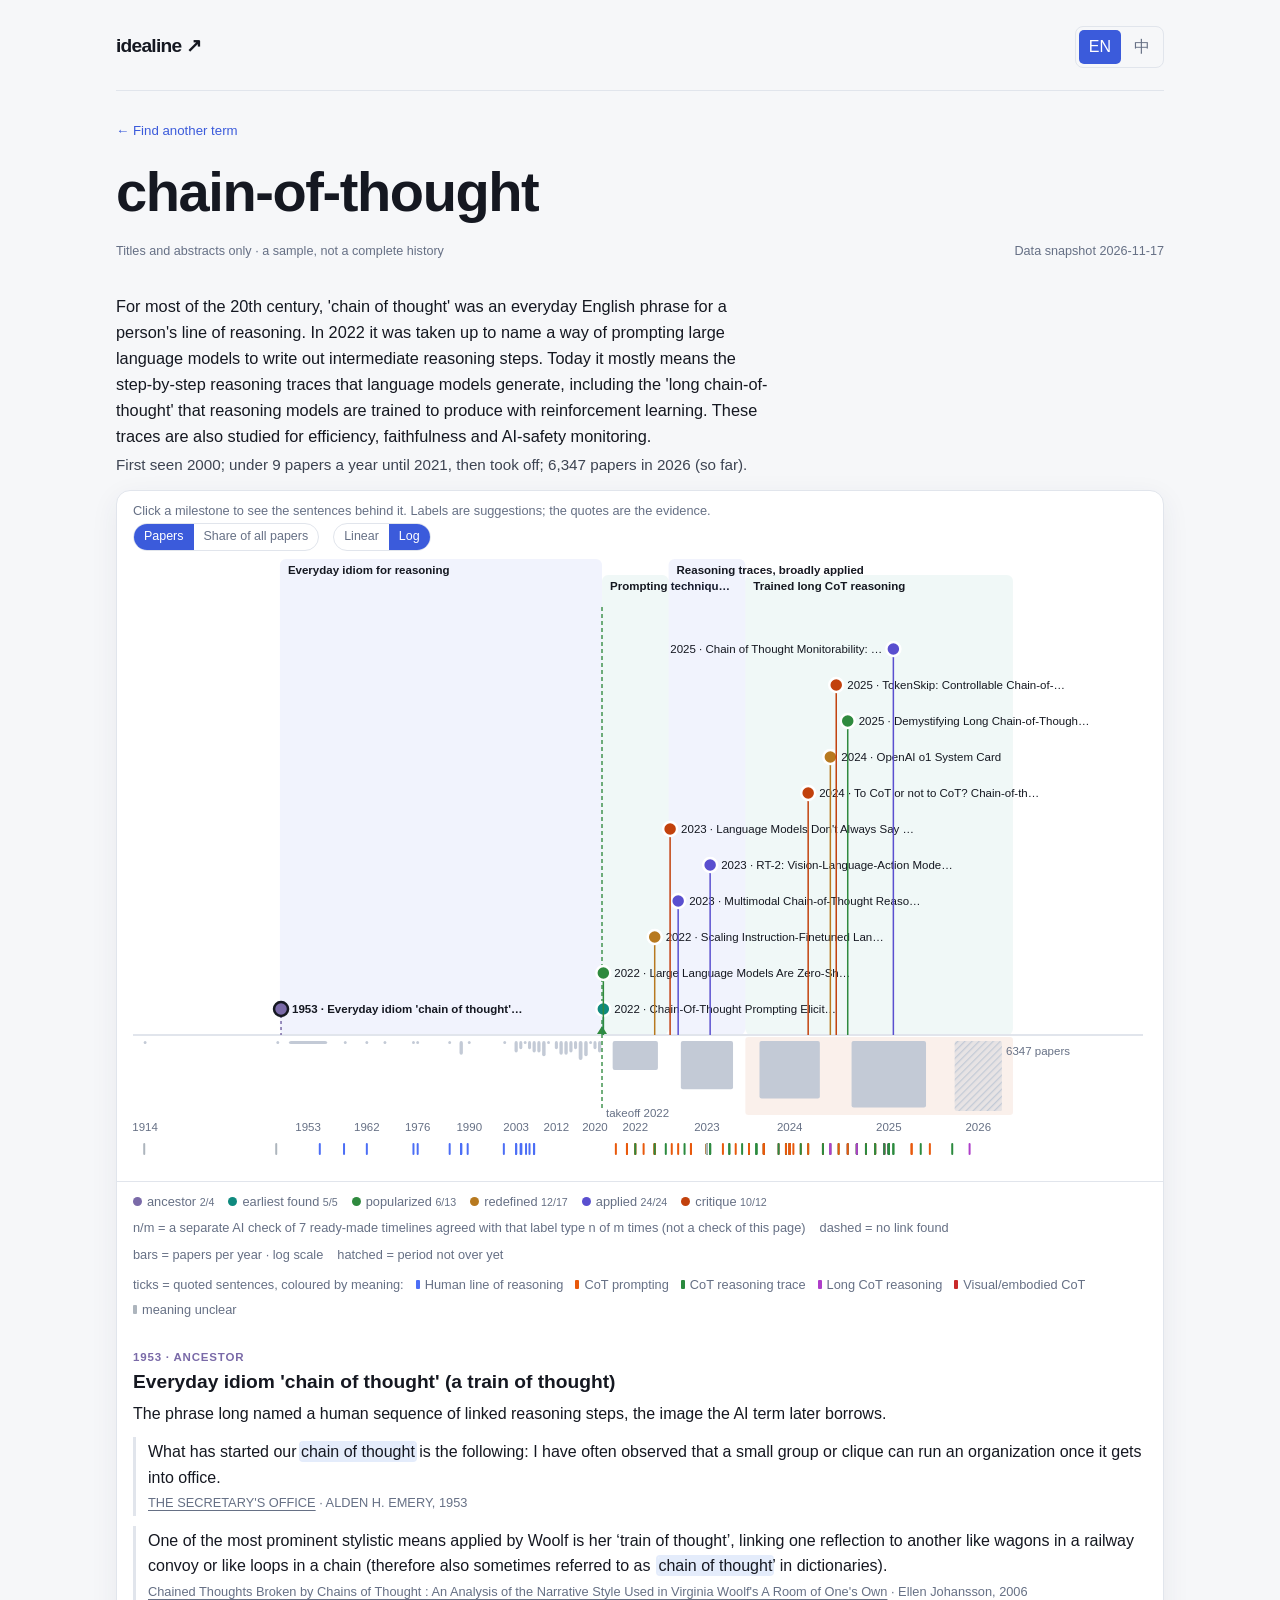
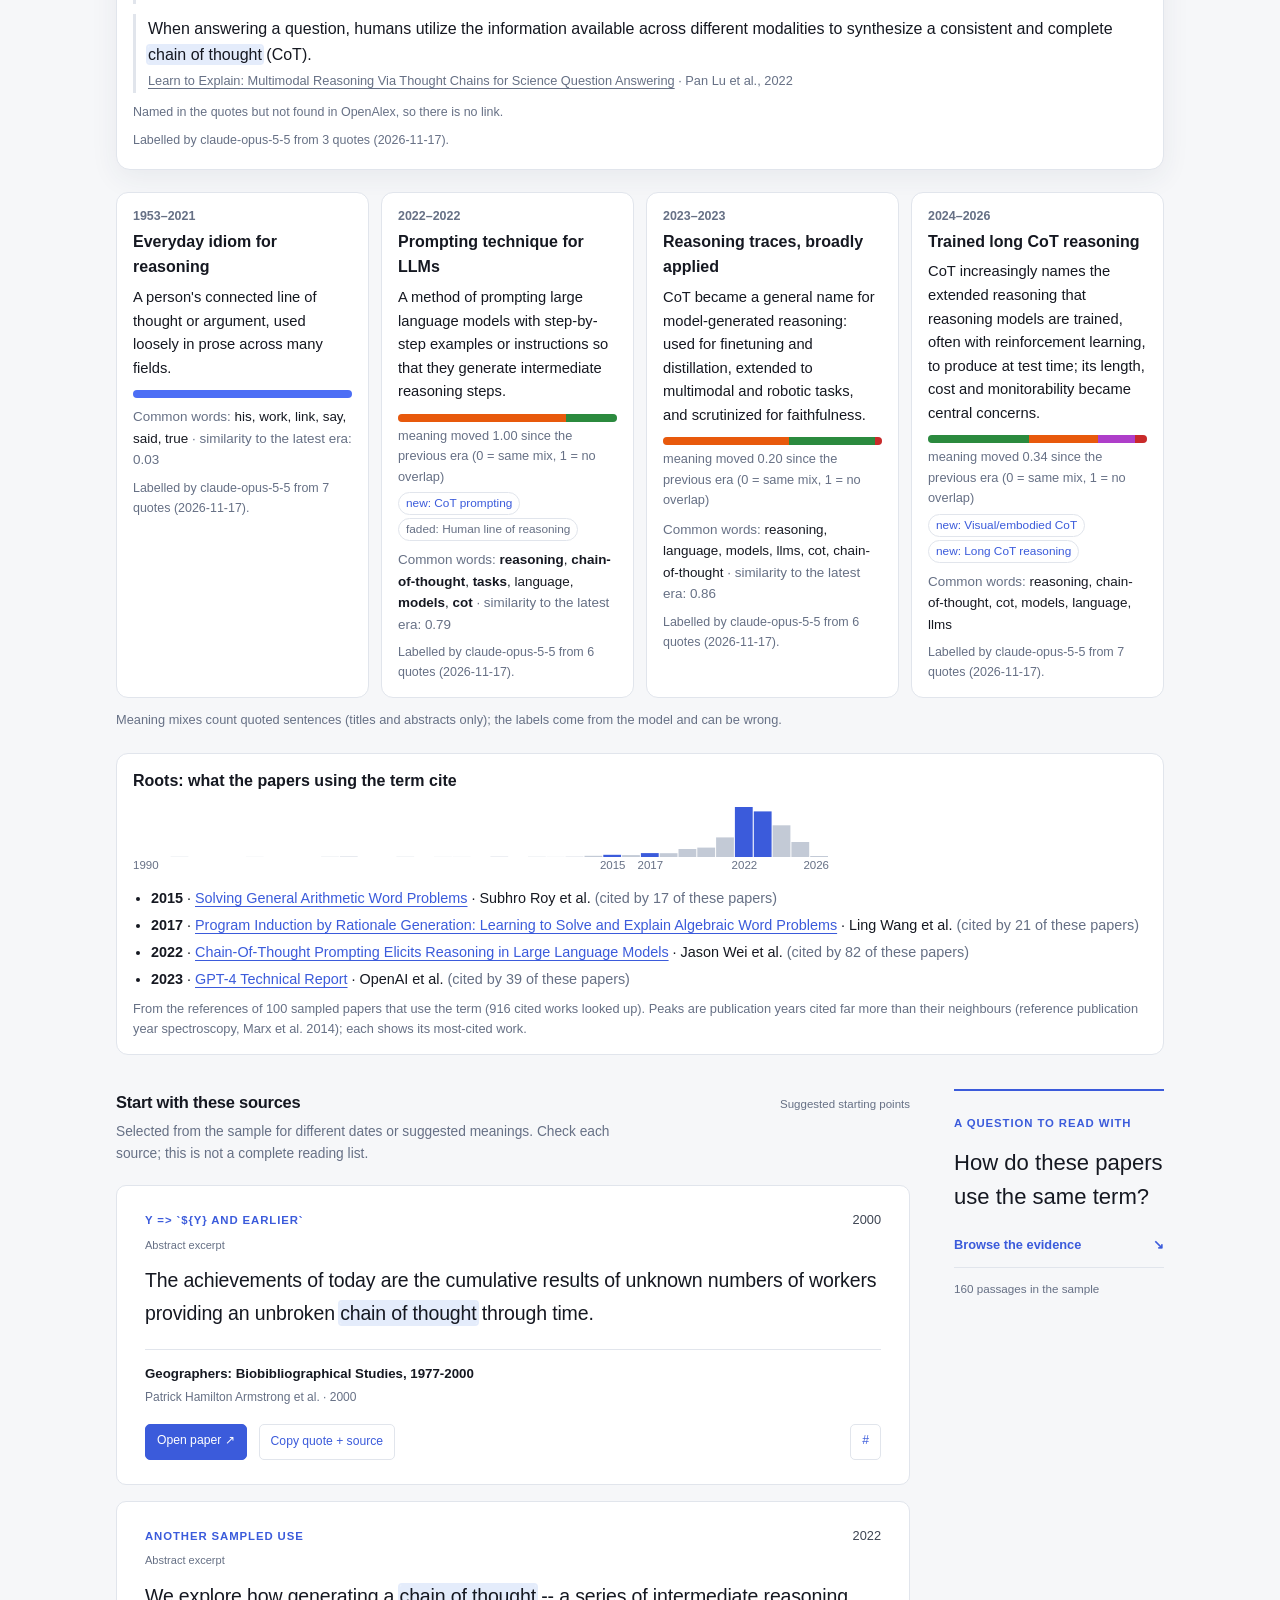
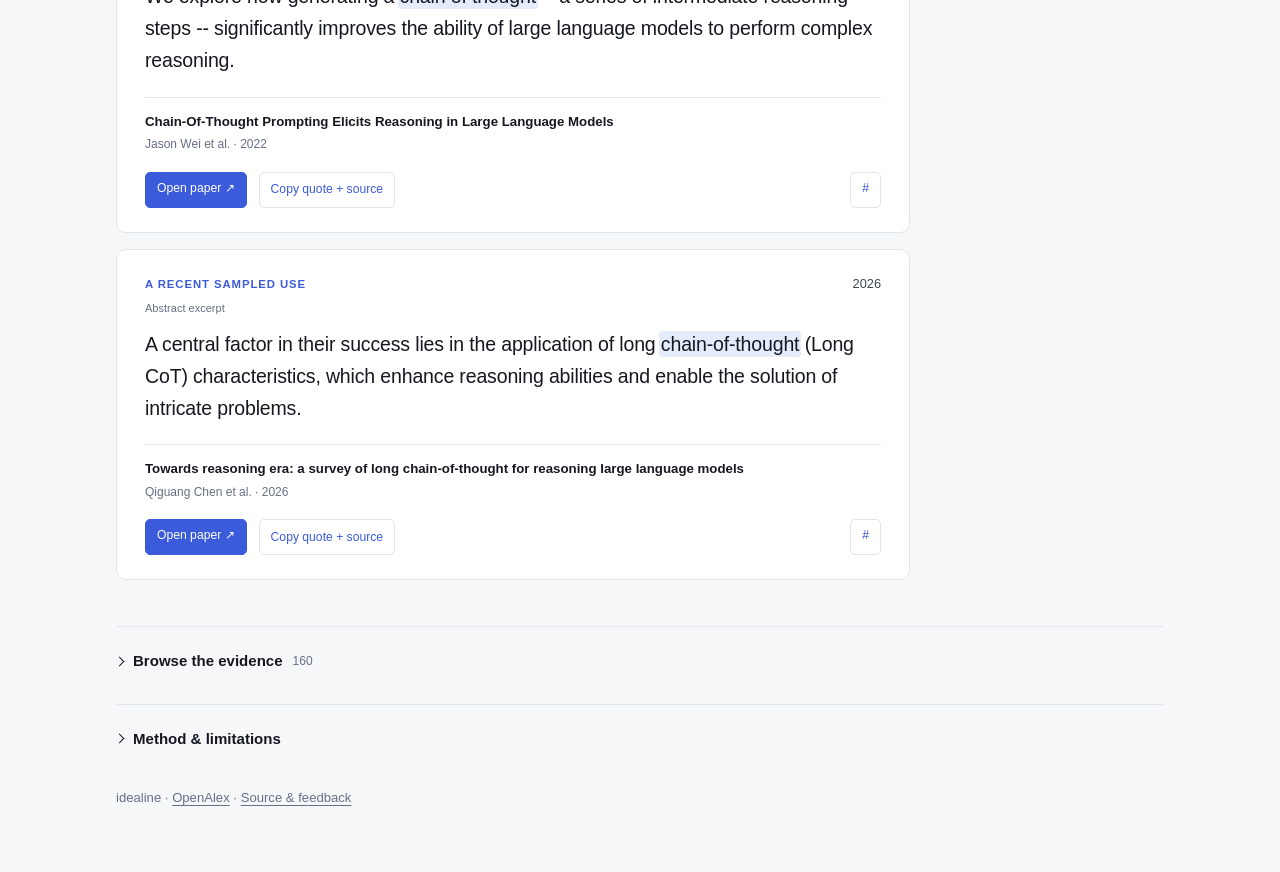
==== docs/terms/chain-of-thought.html @ b1647b60 "Let invited testers unlock a shared test key with a code scripts/seal_key.py seals a key (PBKDF2-SHA" ====
<!doctype html>
<html lang="en"><head><meta charset="utf-8"><meta name="viewport" content="width=device-width,initial-scale=1">
<title>chain-of-thought · idealine</title>
<meta name="description" content="Read how papers use chain-of-thought: quoted passages, source links, and a short reading route.">
<style>
:root{--bg:#f6f7f9;--panel:#ffffff;--fg:#151821;--muted:#667085;--ink-soft:#3d4452;--line:#e1e5ec;--accent:#3b5bdb;--on-accent:#ffffff;
--ancestor:#7a6aa8;--origin:#0f8a7e;--coined:#3b5bdb;--popularized:#2f8a3e;--redefined:#b7791f;--applied:#5a4fcf;--critique:#c2410c;
--bar:#c3cad6;--era1:rgba(59,91,219,.07);--era2:rgba(15,138,126,.06);--glow:#e8edff;--shadow:0 8px 28px rgba(40,50,90,.07)}
@media (prefers-color-scheme:dark){:root:not([data-theme=light]){--bg:#0c0f15;--panel:#141922;--fg:#e7eaf0;--muted:#8a93a5;--ink-soft:#c2c8d3;--line:#252c39;--accent:#7c9cff;--on-accent:#0a0f1f;
--ancestor:#b6a6ff;--origin:#5fd3c4;--coined:#7ea2ff;--popularized:#7bd88f;--redefined:#e3b341;--applied:#a99cf5;--critique:#ff8a65;
--bar:#3a4050;--era1:rgba(124,156,255,.08);--era2:rgba(95,211,196,.06);--glow:rgba(124,156,255,.10);--shadow:0 12px 40px rgba(0,0,0,.45)}}
*{box-sizing:border-box}
body{margin:0;background:radial-gradient(1200px 500px at 50% -120px,var(--glow) 0%,transparent 70%) no-repeat,var(--bg);color:var(--fg);font:16px/1.6 ui-sans-serif,-apple-system,BlinkMacSystemFont,"Segoe UI","PingFang SC","Hiragino Sans GB","Noto Sans SC",sans-serif}
main{max-width:1080px;margin:0 auto;padding:28px 16px 64px}
.brand{font-size:.8rem;letter-spacing:.08em;text-transform:uppercase;color:var(--muted)}
.brand a{color:inherit}
h1{font-weight:650;letter-spacing:-.02em;font-size:clamp(1.8rem,4vw,2.6rem);line-height:1.15;margin:6px 0 10px}
.summary{font-size:1.08rem;max-width:760px;margin:0 0 8px;color:var(--ink-soft)}
.meta{color:var(--muted);font-size:.86rem}
.card{background:var(--panel);border:1px solid var(--line);border-radius:14px;margin-top:22px;box-shadow:var(--shadow);overflow:hidden}
.scroller{overflow-x:auto;-webkit-overflow-scrolling:touch}
svg text{fill:var(--fg);font-size:11.5px}
svg .muted{fill:var(--muted)}
.ms{cursor:pointer;outline:none}
.ms circle{stroke:var(--panel);stroke-width:2.5}
.ms:hover circle,.ms:focus circle,.ms.sel circle{stroke:var(--fg)}
.ms.sel text{font-weight:700}
.legend{display:flex;flex-wrap:wrap;gap:6px 14px;padding:10px 16px;border-top:1px solid var(--line);font-size:.8rem;color:var(--muted)}
.legend i{display:inline-block;width:9px;height:9px;border-radius:50%;margin-right:5px;vertical-align:0}
.hint{font-size:.8rem;color:var(--muted);padding:10px 16px 0}
.detail{padding:18px 20px}
.kind{font-size:.72rem;font-weight:700;letter-spacing:.07em;text-transform:uppercase}
.detail h2{font-size:1.2rem;font-weight:650;margin:4px 0 6px;line-height:1.3}
.detail h2 a{color:inherit}
.why{margin:0 0 10px}
.status{font-size:.78rem;color:var(--muted)}
blockquote{margin:10px 0;padding:2px 0 2px 12px;border-left:3px solid var(--line);color:var(--fg)}
blockquote cite{display:block;font-style:normal;color:var(--muted);font-size:.8rem;margin-top:3px}
blockquote cite a{color:inherit}
mark{background:transparent;color:inherit;font-weight:650;text-decoration:underline;text-decoration-color:var(--accent);text-decoration-thickness:2px}
.headline{margin:-6px 0 12px;font-size:.95rem;color:var(--ink-soft)}
.headline:empty{display:none}
.tlbar{display:flex;flex-wrap:wrap;gap:8px 14px;margin:2px 0 8px}
.tlseg{display:inline-flex;border:1px solid var(--line);border-radius:999px;overflow:hidden}
.tlseg button{font:inherit;font-size:.78rem;padding:3px 10px;border:0;background:transparent;color:var(--muted);cursor:pointer}
.tlseg button[aria-pressed=true]{background:var(--accent);color:var(--on-accent)}
.lanekey{flex-basis:100%;display:flex;flex-wrap:wrap;gap:4px 12px;margin-top:4px}
.lanekey i{border-radius:1px;width:4px}
.mslist{list-style:none;margin:10px 0 0;padding:0}
.mslist button{display:block;width:100%;text-align:left;font:inherit;font-size:.88rem;padding:6px 8px;border:0;border-radius:8px;background:transparent;color:var(--fg);cursor:pointer}
.mslist button.sel,.mslist button:hover{background:var(--era1)}
.mslist b{display:inline-block;min-width:1.4em;color:var(--accent)}
.checks{list-style:none;padding:0;margin:4px 0 10px;font-size:.88rem}
.checks li.ok{color:var(--coined)}.checks li.no{color:var(--critique)}
.shift,.caveat{font-size:.88rem;color:var(--muted);margin:4px 0 10px}
.prov{font-size:.78rem;color:var(--muted);margin-top:8px}
.era .mix{display:flex;height:8px;border-radius:4px;overflow:hidden;margin:10px 0 4px;background:var(--line)}
.era .mix span{display:block;height:100%}
.era .small{font-size:.8rem;margin:2px 0}
.era .badge{display:inline-block;font-size:.74rem;padding:1px 7px;border-radius:999px;margin:2px 4px 0 0;border:1px solid var(--line)}
.era .badge.new{color:var(--coined)}.era .badge.faded{color:var(--muted)}
.era .words{font-size:.84rem;margin-top:8px}
.era .words.thin{opacity:.6}
.era .words .nw{font-weight:600;color:var(--fg)}
.era .muted,.mixnote{color:var(--muted)}
.mixnote{grid-column:1/-1;font-size:.8rem;margin:0}
.qtick:hover rect:first-child{opacity:.6}
.roots:empty{display:none}
.roots{margin-top:22px;padding:14px 16px;border:1px solid var(--line);border-radius:12px;background:var(--panel)}
.roots h3{margin:0 0 8px;font-size:1rem}
.roots ul{margin:8px 0;padding-left:18px;font-size:.9rem}
.roots li{margin:0 0 4px}
.roots .muted{color:var(--muted)}.roots .small{font-size:.8rem;margin:6px 0 0}
.roots svg text{fill:var(--muted)}
.senses:empty{display:none}
.senses{margin:4px 0 14px;padding:12px 16px;border:1px solid var(--line);border-left:3px solid var(--accent);border-radius:10px;background:var(--panel);font-size:.92rem}
.senses p{margin:0 0 6px}
.senses details{margin-top:6px}
.senses summary{cursor:pointer;color:var(--accent);font-weight:600}
.senses ul{margin:8px 0 0;padding-left:18px}
.senses li{margin:0 0 8px}
.senses .muted{color:var(--muted)}
.senses li q{display:block;color:var(--muted);font-size:.86rem;margin-top:2px}
.eras{display:grid;grid-template-columns:repeat(auto-fit,minmax(230px,1fr));gap:12px;margin-top:22px}
.era{background:var(--panel);border:1px solid var(--line);border-radius:12px;padding:14px 16px}
.era b{display:block;font-size:.78rem;color:var(--muted);font-weight:600}
.era h3{margin:2px 0 6px;font-size:1rem}
.era p{margin:0;font-size:.92rem}
details{margin-top:28px;color:var(--muted);font-size:.88rem}
details summary{cursor:pointer}
footer{margin-top:36px;color:var(--muted);font-size:.82rem}
footer a{color:inherit}

/* Shared reading surface: quiet paper, ink, and selective evidence highlights. */
:root{--quote-mark:#e4ecfb;--warning-bg:#fff0ce}
@media(prefers-color-scheme:dark){:root:not([data-theme=light]){--quote-mark:#26345a;--warning-bg:#4a4024}}
body{background:var(--bg);font-size:16px;line-height:1.6}
main{max-width:1120px;padding:26px 36px 64px}
a{color:var(--accent);text-underline-offset:3px}
button,input,select,textarea{font:inherit}
button,a,summary,input,select,textarea{-webkit-tap-highlight-color:transparent}
:focus-visible{outline:2px solid var(--accent);outline-offset:4px}
[hidden]{display:none!important}
.site-nav{display:flex;align-items:center;justify-content:space-between;gap:20px;padding-bottom:22px;border-bottom:1px solid var(--line)}
.site-nav .wordmark{font-weight:750;font-size:1.2rem;text-decoration:none;color:var(--fg);letter-spacing:-.04em}
.reading-lang{display:flex;gap:3px;padding:3px;border:1px solid var(--line);border-radius:8px}
.reading-lang button{border:0;background:transparent;color:var(--muted);padding:4px 10px;border-radius:5px;cursor:pointer}
.reading-lang button[aria-pressed=true]{background:var(--accent);color:var(--on-accent)}
.term-header{padding:26px 0 4px}
.term-header>a{font-size:.83rem;text-decoration:none}
.term-header h1{font-weight:650;letter-spacing:-.025em;font-size:clamp(2rem,5vw,3.5rem);margin:18px 0 0}
.eyebrow,.source-label{font-size:.71rem;font-weight:700;letter-spacing:.08em;text-transform:uppercase;color:var(--accent)}
.brief-meta{display:flex;flex-wrap:wrap;gap:4px 20px;padding:12px 0 26px;color:var(--muted);font-size:.79rem}
.brief-meta span+span{margin-left:auto}
.reading-layout{display:grid;grid-template-columns:minmax(0,1fr) 210px;gap:44px;align-items:start}
.reading-main{min-width:0}
.section-heading{display:flex;align-items:baseline;justify-content:space-between;gap:8px 16px;flex-wrap:wrap}
.section-heading h3{font-size:1.03rem;letter-spacing:-.015em;margin:0;color:var(--fg)}
.section-heading>span{font-size:.72rem;color:var(--muted)}
.section-intro{font-size:.86rem;color:var(--muted);margin:6px 0 20px;max-width:65ch}
.source-card{padding:24px 28px;margin:0 0 16px;border:1px solid var(--line);border-radius:10px;background:var(--panel);scroll-margin:20px}
.source-card:focus{outline:2px solid var(--accent);outline-offset:3px}
.source-top{display:flex;justify-content:space-between;gap:12px;align-items:baseline}
.source-year{color:var(--ink-soft);font-size:.8rem;font-variant-numeric:tabular-nums;white-space:nowrap}
.source-type{font-size:.69rem;color:var(--muted);margin:6px 0 10px}
.source-type span{color:var(--muted)}
.source-card blockquote{font-size:1.22rem;line-height:1.65;letter-spacing:-.008em;margin:0;padding:0;border:0;overflow-wrap:anywhere}
mark{background:var(--quote-mark);color:var(--fg);font-weight:inherit;text-decoration:none;box-decoration-break:clone;-webkit-box-decoration-break:clone;padding:0;border-radius:2px;box-shadow:0 0 0 2px var(--quote-mark)}
.reading-note{font-size:.82rem;color:var(--ink-soft);margin:16px 0 0;line-height:1.6}
.reading-note b{font-weight:600;color:var(--accent);margin-right:5px}
.source-citation{border-top:1px solid var(--line);padding-top:14px;margin-top:20px}
.source-citation h4{font-size:.83rem;font-weight:600;line-height:1.5;margin:0;overflow-wrap:anywhere}
.source-citation h4 a{color:var(--fg);text-decoration:none}
.source-citation h4 a:hover{text-decoration:underline}
.source-citation p{font-size:.75rem;color:var(--muted);margin:4px 0 0}
.source-actions{display:flex;gap:12px;align-items:center;flex-wrap:wrap;margin-top:17px;font-size:.76rem}
.source-actions button,.source-actions a{cursor:pointer;min-height:36px;padding:7px 11px;border:1px solid var(--line);border-radius:5px;background:transparent;color:var(--accent);text-decoration:none;line-height:1.4}
.source-actions .paper-link{background:var(--accent);border-color:var(--accent);color:var(--on-accent)}
.source-actions .passage-link{margin-left:auto}
.source-actions button:hover{border-color:var(--accent)}
.source-warning{background:var(--warning-bg);color:var(--fg);font-size:.76rem;padding:6px 10px;border-radius:4px;margin:12px 0 0}
.copy-status{font-size:.75rem;color:var(--accent)}
.copy-status:not(:empty){margin-top:10px}
.copy-status textarea{display:block;width:100%;min-height:150px;border:1px solid var(--line);background:var(--bg);color:var(--fg);padding:12px;margin-top:8px;font-size:.8rem}
.reading-aside{border-top:2px solid var(--accent);padding-top:18px;position:sticky;top:22px}
.reading-aside>p{font-size:1.38rem;line-height:1.5;margin:12px 0 22px}
.reading-aside>a{display:flex;align-items:center;justify-content:space-between;text-decoration:none;font-size:.8rem;font-weight:600;border-bottom:1px solid var(--line);padding-bottom:12px}
.aside-count{font-size:.73rem;color:var(--muted);padding-top:12px}
.evidence-browser,.method-panel{border-top:1px solid var(--line);padding-top:22px;margin-top:30px;color:var(--ink-soft)}
.evidence-browser>summary,.method-panel>summary,.timeline-diagnostics>summary{font-size:.94rem;color:var(--fg);font-weight:600;cursor:pointer}
.evidence-browser>summary span{font-size:.75rem;margin-left:8px;font-weight:400;color:var(--muted)}
.evidence-browser>p,.method-panel>p{font-size:.84rem;max-width:76ch}
.evidence-filters{display:flex;gap:10px 12px;flex-wrap:wrap;align-items:flex-end;max-width:780px;margin:18px 0 6px}
.evidence-filters label{display:flex;flex-direction:column;gap:4px;font-size:.72rem;color:var(--muted);min-width:0;flex:0 1 auto}
.evidence-filters select{height:34px;background:var(--panel);color:var(--fg);border:1px solid var(--line);border-radius:6px;padding:0 32px 0 10px;font-size:.8rem;min-width:120px;max-width:280px;text-overflow:ellipsis}
.filter-status{font-size:.75rem;color:var(--muted);margin:0 0 8px auto;font-variant-numeric:tabular-nums}
.quote-results{max-width:780px;border-top:1px solid var(--line);margin-top:6px}
.load-more{margin-top:16px;padding:9px 18px;border:1px solid var(--accent);border-radius:5px;background:transparent;color:var(--accent);cursor:pointer}
.empty-state{border:1px dashed var(--line);padding:24px;border-radius:8px;font-size:.88rem}
.usage-panel{border-top:1px solid var(--line);padding-top:24px;margin-top:30px}
.usage-panel>p{font-size:.78rem;color:var(--muted);max-width:76ch;margin:8px 0 22px}
.usage-panel svg{display:block;width:100%;height:82px;fill:var(--accent)}
.usage-panel .partial-bar{opacity:.4}
.usage-axis{display:flex;justify-content:space-between;font-size:.71rem;color:var(--muted);margin-top:8px}
.method-panel h3{font-size:.88rem}
.timeline-diagnostics{margin-top:20px}
.file-tools{border-top:1px solid var(--line);margin-top:22px;padding-top:20px}
.file-tools>summary{font-size:.84rem;cursor:pointer}
.file-tools .actions{padding-top:12px}
.home main{max-width:1120px}
.home nav{padding-bottom:18px;border-bottom:1px solid var(--line)}
.home nav .logo{font-size:1.2rem;letter-spacing:-.04em}
.home .hero{text-align:left;max-width:none;margin:38px 0 0;display:grid;grid-template-columns:minmax(0,1fr) 290px;gap:0 56px}
.home .hero-copy h1{font-size:clamp(2.1rem,4.2vw,3.2rem);font-weight:700;letter-spacing:-.035em;line-height:1.1;margin:12px 0 18px;max-width:530px}
.home .hero-copy>p{font-size:.98rem;max-width:49ch;color:var(--ink-soft);margin:0 0 22px}
.home .hero-example{border-left:1px solid var(--line);padding:0 0 10px 25px;align-self:start}
.hero-example blockquote{font-size:1.04rem;line-height:1.65;border:0;padding:0;margin:12px 0}
.hero-example cite{font-size:.73rem;color:var(--muted);font-style:normal}
.hero-example>a{display:block;font-size:.77rem;margin-top:12px}
.home #trace-form{grid-column:1/-1;max-width:none;margin-top:4px}
.home .search{max-width:none;margin:0;border-radius:8px;padding:6px 6px 6px 18px;box-shadow:none}
.home .search input{font-size:1rem}
.home .btn{border-radius:5px;font-size:.85rem;padding:11px 20px}
.home .chips{justify-content:flex-start;max-width:none;margin-top:12px;gap:7px}
.home .chip{font-size:.77rem;padding:4px 10px;background:transparent;border:1px solid var(--line);color:var(--ink-soft);border-radius:4px}
.home .chip:hover{border-color:var(--accent);color:var(--accent)}
.home .keyline{font-size:.74rem;margin-top:13px}
.home #formmsg{margin:0;grid-column:1/-1;min-height:0}
.home #formmsg:not(:empty){padding-top:12px}
.home #result{margin-top:38px;border-top:1px solid var(--line);padding-top:24px}
.home .result-h h2{font-size:2.25rem;font-weight:650;letter-spacing:-.025em}
.home .tag{font-size:.65rem;letter-spacing:.09em}
.home #result.pending [data-part=reading],.home #result.pending .file-tools{display:none}
.home .section-h{font-size:1.3rem;font-weight:650;margin-top:48px}
.home .grid{grid-template-columns:repeat(auto-fit,minmax(225px,1fr));gap:12px}
.home .tcard{border-radius:8px;box-shadow:none;padding:18px;transition:border-color .15s}
.home .tcard:hover,.home .tcard:focus{transform:none;border-color:var(--accent)}
.home .tcard h3{font-size:1.06rem}
.home .tcard .spark{height:28px;opacity:.5}
.home .how{margin-top:44px;gap:24px;grid-template-columns:repeat(auto-fit,minmax(170px,1fr))}
.home .how b{font-size:.8rem}
.home .how p{font-size:.82rem}
.home .cli{margin-top:28px;max-width:none}
.home footer{border-top:1px solid var(--line);padding-top:18px;max-width:none}
.skip-link{position:absolute;left:12px;top:-100px;background:var(--panel);padding:10px;z-index:5}
.skip-link:focus{top:12px}
@media(max-width:760px){main{padding:18px 20px 44px}.reading-layout{grid-template-columns:minmax(0,1fr);gap:16px}.reading-aside{position:static;grid-row:1;padding:12px 0;border-top:0;border-bottom:1px solid var(--line)}.reading-aside>p{font-size:1.12rem;margin:6px 0 12px}.reading-aside>a{border:0;padding:0}.aside-count{display:none}.source-card{padding:20px}.home .hero{grid-template-columns:1fr;gap:0;margin-top:28px}.home .hero-example{display:none}.home .hero-copy h1{max-width:550px}.home .hero-copy>p{margin-bottom:18px}.brief-meta span+span{margin-left:0}.home .keyline{line-height:1.7}.home .result-h h2{font-size:1.9rem}}
@media(max-width:460px){main{padding:16px 14px 36px}.source-card{padding:18px 16px}.source-card blockquote{font-size:1.12rem}.source-actions{gap:8px}.source-actions button,.source-actions a{min-height:40px}.home nav .links{gap:10px}.home nav .links>a{font-size:.75rem}.home .hero-copy h1{font-size:2.2rem}.home .search{padding-left:12px}.home .search input{font-size:.89rem}.home .btn{padding:11px 12px}.evidence-filters label{min-width:120px}.section-heading>span{width:100%}}
/* The timeline leads the result; the source cards below are its evidence. */
.timeline-main{margin:6px 0 34px}
.timeline-main .timeline-summary{font-size:1.02rem;line-height:1.6;max-width:72ch;color:var(--fg);margin:0 0 10px}
.timeline-main .card{margin-top:8px}

/* Toolbar lines up with the hint text inside the timeline card. */
.card>.tlbar{padding:0 16px}
/* The roots spectrum scales down on narrow screens instead of widening the page. */
.roots svg{max-width:100%;height:auto}

/* Native selects get one look everywhere: same height as inputs, a quiet chevron. */
.select{position:relative;display:block}
.select select{appearance:none;-webkit-appearance:none;cursor:pointer;width:100%}
.select::after{content:"";position:absolute;right:13px;top:50%;width:6px;height:6px;border-right:1.5px solid var(--muted);border-bottom:1.5px solid var(--muted);transform:translateY(-70%) rotate(45deg);pointer-events:none}

/* Disclosure headings share one chevron instead of the browser triangle. */
.evidence-browser>summary,.method-panel>summary,.file-tools>summary,.timeline-diagnostics>summary,.home .opts>summary{list-style:none;display:flex;align-items:center;gap:10px;width:fit-content}
.evidence-browser>summary::-webkit-details-marker,.method-panel>summary::-webkit-details-marker,.file-tools>summary::-webkit-details-marker,.timeline-diagnostics>summary::-webkit-details-marker,.home .opts>summary::-webkit-details-marker{display:none}
.evidence-browser>summary::before,.method-panel>summary::before,.file-tools>summary::before,.timeline-diagnostics>summary::before,.home .opts>summary::before{content:"";flex:none;width:6px;height:6px;border-right:1.5px solid currentColor;border-bottom:1.5px solid currentColor;transform:rotate(-45deg);transition:transform .15s}
.evidence-browser[open]>summary::before,.method-panel[open]>summary::before,.file-tools[open]>summary::before,.timeline-diagnostics[open]>summary::before,.home .opts[open]>summary::before{transform:rotate(45deg)}
.evidence-browser>summary span{margin-left:0;font-variant-numeric:tabular-nums}

/* Evidence list: compact rows, year first, so many passages can be scanned. */
.quote-row{display:grid;grid-template-columns:52px minmax(0,1fr);gap:0 16px;padding:18px 0;border-bottom:1px solid var(--line);scroll-margin:20px}
.quote-row:focus{outline:2px solid var(--accent);outline-offset:4px}
.qr-year{font-size:.84rem;font-weight:600;color:var(--ink-soft);font-variant-numeric:tabular-nums;padding-top:3px}
.quote-row blockquote{font-size:1rem;line-height:1.7;color:var(--fg);margin:0;padding:0;border:0;overflow-wrap:anywhere}
.qr-cite{font-size:.8rem;color:var(--muted);margin:8px 0 0;line-height:1.5;overflow-wrap:anywhere}
.qr-cite a{color:var(--fg);font-weight:600;text-decoration:none}
.qr-cite a:hover{color:var(--accent);text-decoration:underline}
.qr-foot{display:flex;flex-wrap:wrap;align-items:center;gap:6px 8px;margin-top:8px;font-size:.73rem}
.qr-tag{padding:1px 9px;border-radius:999px;background:color-mix(in srgb,var(--accent) 9%,transparent);color:var(--accent);line-height:1.6}
.qr-tag.plain{background:transparent;box-shadow:inset 0 0 0 1px var(--line);color:var(--muted)}
.qr-warn{background:var(--warning-bg);color:var(--fg);padding:1px 8px;border-radius:4px;line-height:1.6}
.qr-actions{margin-left:auto;display:flex;gap:2px}
.qr-actions button,.qr-actions a{background:none;border:0;color:var(--muted);cursor:pointer;padding:4px 8px;border-radius:5px;text-decoration:none;font-size:.73rem;line-height:1.4}
.qr-actions button:hover,.qr-actions a:hover{color:var(--accent);background:color-mix(in srgb,var(--accent) 8%,transparent)}
.quote-row .copy-status:not(:empty){margin-top:6px}

@media(max-width:760px){.evidence-filters label{flex:1 1 140px}.evidence-filters select{max-width:none}.filter-status{flex-basis:100%;margin:0}}
@media(max-width:460px){.quote-row{grid-template-columns:1fr}.qr-year{padding:0 0 2px}.qr-actions{margin-left:0}}
.alt-row{display:flex;flex-wrap:wrap;gap:6px;margin:0 0 16px}
.alt-row .chip{margin:0;border-color:var(--accent);color:var(--accent)}

/* Settings: one light column. Provider is a row of buttons, the version a menu,
   rarely needed fields fold under "More options". */
.home .opts{max-width:none;margin:12px 0 0;padding:0;border:0;border-radius:0;background:transparent}
.home .opts[open]{padding:0}
.home .opts>summary{font-size:.8rem;color:var(--muted);padding:6px 0}
.home .opts>summary:hover{color:var(--fg)}
/* Settings as a list: label left, current value right, tap a row to edit it in place. */
.opts-body.slist{margin-top:8px;max-width:560px;padding:0;border:1px solid var(--line);border-radius:12px;background:var(--panel);overflow:hidden}
.srow{margin:0;padding:0;border:0;border-top:1px solid var(--line);border-radius:0;background:transparent;font-size:inherit;color:var(--fg)}
.slist>.srow:first-child{border-top:0}
#keyrow>.srow{border-top:1px solid var(--line)}
.srow>summary{list-style:none;display:flex;align-items:center;gap:12px;padding:13px 16px;cursor:pointer;font-size:.86rem}
.srow>summary::-webkit-details-marker{display:none}
.srow>summary:hover{background:color-mix(in srgb,var(--fg) 3%,transparent)}
.srow>summary:focus-visible{outline:2px solid var(--accent);outline-offset:-2px}
.srow>summary::after{content:"";flex:none;width:6px;height:6px;margin-left:2px;border-right:1.5px solid var(--muted);border-bottom:1.5px solid var(--muted);transform:rotate(-45deg);transition:transform .15s}
.srow[open]>summary::after{transform:rotate(45deg)}
.sl{flex:none;color:var(--fg)}
.sv{flex:1;min-width:0;text-align:right;color:var(--muted);white-space:nowrap;overflow:hidden;text-overflow:ellipsis}
.sv.ok{color:var(--accent)}
.sv.link{color:var(--accent)}
.sedit{display:flex;flex-direction:column;gap:10px;padding:2px 16px 16px}
.opts .sedit .opts-hint,.home .opts .sedit .privacy{margin:0;font-size:.76rem;color:var(--muted);line-height:1.55}
.opts-hint{font-size:.74rem;font-weight:400;color:var(--muted)}
.seg{display:flex;flex-wrap:wrap;gap:6px}
.seg button{font:inherit;font-size:.8rem;padding:6px 12px;border:1px solid var(--line);border-radius:999px;background:transparent;color:var(--ink-soft);cursor:pointer}
.seg button:hover{border-color:var(--accent);color:var(--accent)}
.seg button[aria-pressed=true]{background:var(--accent);border-color:var(--accent);color:var(--on-accent)}
.opts input:not([type=checkbox]),.opts select{width:100%;height:36px;padding:0 11px;font:inherit;font-size:.85rem;border:1px solid var(--line);border-radius:8px;background:var(--panel);color:var(--fg)}
.opts input:not([type=checkbox]):focus,.opts select:focus{outline:none;border-color:var(--accent);box-shadow:0 0 0 3px color-mix(in srgb,var(--accent) 16%,transparent)}
.opts .select{display:block}
.opts .select select{padding-right:32px}
.keybox{display:flex;align-items:center;border:1px solid var(--line);border-radius:8px;background:var(--panel);padding:3px}
.keybox:focus-within{border-color:var(--accent);box-shadow:0 0 0 3px color-mix(in srgb,var(--accent) 16%,transparent)}
.opts .keybox input{border:0;height:30px;box-shadow:none;flex:1;min-width:0}
.opts .keybox input:focus{box-shadow:none}
.keybox button{font:inherit;font-size:.78rem;font-weight:600;height:30px;padding:0 14px;border:0;border-radius:6px;background:var(--accent);color:var(--on-accent);cursor:pointer;white-space:nowrap}
.keybox button:disabled{opacity:.55;cursor:wait}
.slink{font-size:.78rem;color:var(--accent);width:fit-content}
#keycheck{font-size:.78rem}
#keycheck:empty{display:none}
.oa-how{margin:0;padding-left:18px;font-size:.76rem;color:var(--muted);line-height:1.65}
.oa-how a{color:var(--accent)}
.opts label.sswitch,.sswitch{display:flex;align-items:center;gap:12px;padding:12px 16px;border-top:1px solid var(--line);margin:0;cursor:pointer;font-size:.86rem}
.sswitch .sl{flex:1;display:flex;flex-direction:column;gap:2px}
.opts input.switch{appearance:none;-webkit-appearance:none;flex:none;width:40px;height:24px;margin:0;border-radius:999px;background:var(--line);position:relative;cursor:pointer;transition:background .15s}
.opts input.switch::before{content:"";position:absolute;top:3px;left:3px;width:18px;height:18px;border-radius:50%;background:#fff;box-shadow:0 1px 2px rgba(0,0,0,.25);transition:transform .15s}
.opts input.switch:checked{background:var(--accent)}
.opts input.switch:checked::before{transform:translateX(16px)}
.opts input.switch:focus-visible{outline:2px solid var(--accent);outline-offset:2px}
.sfoot{display:flex;justify-content:flex-end;padding:10px 16px;border-top:1px solid var(--line);background:color-mix(in srgb,var(--fg) 2%,transparent)}
.sfoot .linkbtn{font-size:.76rem}
@media(max-width:460px){.srow>summary,.opts label.sswitch{padding:12px 14px}.sedit{padding:2px 14px 14px}}

/* Evidence filters: meaning and period as chips with counts, order as a toggle. */
.ev-filters{max-width:780px;margin:16px 0 0;display:flex;flex-direction:column;gap:10px}
.frow{display:grid;grid-template-columns:52px minmax(0,1fr);gap:8px;align-items:start}
.flabel{font-size:.74rem;color:var(--muted);padding-top:6px}
.fchips{display:flex;flex-wrap:wrap;gap:6px}
.fchip{display:inline-flex;align-items:center;gap:6px;font:inherit;font-size:.78rem;line-height:1.4;padding:4px 10px;border:1px solid var(--line);border-radius:999px;background:var(--panel);color:var(--ink-soft);cursor:pointer}
.fchip i,.qr-tag i{display:inline-block;width:7px;height:7px;border-radius:50%;flex:none}
.qr-tag i{margin-right:5px;vertical-align:1px}
.fchip .n{font-size:.7rem;color:var(--muted);font-variant-numeric:tabular-nums}
.fchip:hover{border-color:var(--accent)}
.fchip[aria-pressed=true]{background:color-mix(in srgb,var(--accent) 10%,var(--panel));border-color:var(--accent);color:var(--fg)}
.fchip[aria-pressed=true] .n{color:var(--accent)}
.fbar{display:flex;align-items:center;justify-content:space-between;gap:10px;margin-top:4px}
.fbar .filter-status{margin:0}
.sortseg{display:inline-flex;border:1px solid var(--line);border-radius:8px;padding:2px;background:var(--panel)}
.sortseg button{font:inherit;font-size:.74rem;border:0;background:transparent;color:var(--muted);padding:3px 10px;border-radius:6px;cursor:pointer}
.sortseg button[aria-pressed=true]{background:var(--accent);color:var(--on-accent)}
@media(max-width:460px){.frow{grid-template-columns:1fr;gap:4px}.flabel{padding-top:0}}

/* Free result: say what a model key adds, with one button to the settings row. */
.upsell{display:flex;align-items:center;gap:14px;max-width:780px;margin:12px 0 0;padding:12px 14px;border:1px solid color-mix(in srgb,var(--accent) 30%,var(--line));border-radius:10px;background:color-mix(in srgb,var(--accent) 6%,var(--panel))}
.upsell[hidden]{display:none}
.upsell p{margin:0;flex:1;font-size:.82rem;line-height:1.55;color:var(--ink-soft)}
.upsell .btn{flex:none;white-space:nowrap}
@media(max-width:560px){.upsell{flex-direction:column;align-items:flex-start}}

/* One left inset (16px) for everything inside the timeline card. */
.card .mslist{padding:0 8px}
.card .detail{padding:18px 16px}
.mslist button{display:grid;grid-template-columns:1.6em minmax(0,1fr);align-items:baseline}

/* Test-code row: hidden unless the site carries a sealed test key. */
#tester-msg{font-size:.78rem}
#tester-msg:empty{display:none}
.slist>.srow[hidden]:first-child+.srow{border-top:0}
</style></head>
<body>
<a class="skip-link" href="#reading">Skip to sources</a>
<main>
<nav class="site-nav"><a class="wordmark" href="../index.html">idealine<span aria-hidden="true"> ↗</span></a>
<div class="reading-lang" role="group" aria-label="Language"><button type="button" data-reading-lang="en" aria-pressed="true">EN</button><button type="button" data-reading-lang="zh" aria-pressed="false">中</button></div></nav>
<header class="term-header"><a data-reading-back href="../index.html">← Find another term</a><h1>chain-of-thought</h1></header>
<div data-part="reading" id="reading"></div>
<noscript>This reading brief needs JavaScript to display the saved source passages.</noscript>
<footer>idealine · <a href="https://openalex.org">OpenAlex</a> · <a href="https://github.com/Yilinista/idealine">Source &amp; feedback</a></footer>
</main>

<script type="application/json" id="data">{"term": "chain-of-thought", "aliases": ["chain of thought prompting"], "summary": "For most of the 20th century, 'chain of thought' was an everyday English phrase for a person's line of reasoning. In 2022 it was taken up to name a way of prompting large language models to write out intermediate reasoning steps. Today it mostly means the step-by-step reasoning traces that language models generate, including the 'long chain-of-thought' that reasoning models are trained to produce with reinforcement learning. These traces are also studied for efficiency, faithfulness and AI-safety monitoring.", "counts": [[1914, 1], [1952, 1], [1953, 1], [1956, 1], [1962, 1], [1967, 1], [1975, 1], [1976, 1], [1985, 1], [1988, 4], [1990, 1], [2000, 1], [2003, 3], [2004, 2], [2005, 1], [2006, 2], [2007, 3], [2008, 3], [2009, 5], [2010, 1], [2012, 2], [2013, 4], [2014, 4], [2015, 3], [2016, 2], [2017, 8], [2018, 5], [2019, 1], [2020, 2], [2021, 3], [2022, 30], [2023, 369], [2024, 1253], [2025, 4023], [2026, 6347]], "quarters": [], "undated": [], "totals": [[1914, 107043], [1915, 96856], [1916, 92958], [1917, 89646], [1918, 87966], [1919, 93201], [1920, 106357], [1921, 111236], [1922, 121285], [1923, 122247], [1924, 129221], [1925, 134401], [1926, 152453], [1927, 152498], [1928, 155127], [1929, 161062], [1930, 172079], [1931, 166799], [1932, 169221], [1933, 166479], [1934, 167417], [1935, 175481], [1936, 179062], [1937, 179504], [1938, 183106], [1939, 179158], [1940, 190016], [1941, 159107], [1942, 147898], [1943, 137792], [1944, 129555], [1945, 133340], [1946, 164564], [1947, 193866], [1948, 220726], [1949, 236764], [1950, 303938], [1951, 310928], [1952, 323252], [1953, 338601], [1954, 347259], [1955, 357867], [1956, 365616], [1957, 386613], [1958, 406198], [1959, 430067], [1960, 485792], [1961, 479135], [1962, 505793], [1963, 556711], [1964, 587802], [1965, 631468], [1966, 670245], [1967, 721736], [1968, 767232], [1969, 812930], [1970, 952991], [1971, 882971], [1972, 924499], [1973, 947199], [1974, 983414], [1975, 1023309], [1976, 1048106], [1977, 1089439], [1978, 1139301], [1979, 1190981], [1980, 1300404], [1981, 1291099], [1982, 1324842], [1983, 1374666], [1984, 1427816], [1985, 1488565], [1986, 1563942], [1987, 1648997], [1988, 1729626], [1989, 1830595], [1990, 1995458], [1991, 1989397], [1992, 2075541], [1993, 2169232], [1994, 2281914], [1995, 2430990], [1996, 2593987], [1997, 2700791], [1998, 2835895], [1999, 2979925], [2000, 3396678], [2001, 3585372], [2002, 4173629], [2003, 4403763], [2004, 4744244], [2005, 5138846], [2006, 5584169], [2007, 6047822], [2008, 6448492], [2009, 6975803], [2010, 7439321], [2011, 7942884], [2012, 8252143], [2013, 8640926], [2014, 9129466], [2015, 9352128], [2016, 9772181], [2017, 9658892], [2018, 9620609], [2019, 10105903], [2020, 10710989], [2021, 10234246], [2022, 9919123], [2023, 10662282], [2024, 10984643], [2025, 14188833], [2026, 18745510]], "roots": {"spectrum": [[1948, 2], [1949, 0], [1950, 0], [1951, 0], [1952, 2], [1953, 0], [1954, 0], [1955, 0], [1956, 0], [1957, 0], [1958, 0], [1959, 0], [1960, 0], [1961, 0], [1962, 0], [1963, 0], [1964, 0], [1965, 0], [1966, 0], [1967, 0], [1968, 0], [1969, 0], [1970, 0], [1971, 0], [1972, 0], [1973, 0], [1974, 0], [1975, 0], [1976, 0], [1977, 0], [1978, 0], [1979, 0], [1980, 0], [1981, 0], [1982, 0], [1983, 0], [1984, 0], [1985, 4], [1986, 2], [1987, 0], [1988, 0], [1989, 2], [1990, 0], [1991, 0], [1992, 3], [1993, 0], [1994, 0], [1995, 0], [1996, 2], [1997, 0], [1998, 0], [1999, 0], [2000, 4], [2001, 8], [2002, 0], [2003, 0], [2004, 4], [2005, 0], [2006, 2], [2007, 2], [2008, 0], [2009, 5], [2010, 0], [2011, 4], [2012, 2], [2013, 5], [2014, 22], [2015, 41], [2016, 35], [2017, 72], [2018, 70], [2019, 147], [2020, 174], [2021, 361], [2022, 922], [2023, 840], [2024, 584], [2025, 277], [2026, 19]], "peaks": [{"year": 2015, "count": 41, "title": "Solving General Arithmetic Word Problems", "url": "https://doi.org/10.18653/v1/d15-1202", "authors": "Subhro Roy et al.", "cites": 17}, {"year": 2017, "count": 72, "title": "Program Induction by Rationale Generation: Learning to Solve and Explain Algebraic Word Problems", "url": "https://doi.org/10.18653/v1/p17-1015", "authors": "Ling Wang et al.", "cites": 21}, {"year": 2022, "count": 922, "title": "Chain-Of-Thought Prompting Elicits Reasoning in Large Language Models", "url": "https://doi.org/10.52202/068431-1800", "authors": "Jason Wei et al.", "cites": 82}, {"year": 2023, "count": 840, "title": "GPT-4 Technical Report", "url": "https://doi.org/10.48550/arxiv.2303.08774", "authors": "OpenAI et al.", "cites": 39}], "papers": 100, "refs": 916}, "quotes": [{"id": "E1", "text": "the preface to the translation of Ovid's Epistles Dryden distinguishes three kinds of translation-metaphrase, paraphrase, and imitation.Metaphrase he defines as turning an author word by word and line by line from one language into another, as Ben Jonson translated the Ars Poetica of Horace.Paraphrase is translation with latitude, 'where the author is kept in view by the translator, so as never to be lost, but his words are not so strictly follo…", "title": "\"Palamon and Arcite\" and the \"Knightes Tale\"", "year": 1914, "date": "1914-04-01", "url": "https://doi.org/10.2307/3712997", "authors": "W. H. Williams", "fromTitle": false, "field": "Arts and Humanities", "inSet": 0, "sense": "unclear"}, {"id": "E2", "text": "Parks to realize how outstanding were his friends.Of all this galaxy of stars, he became the greatest as pediatrician, as master of the science and art of caring for sick infants and children in the broadest sense.His life and work indicate what the pure pediatrician can do as a professor of pediatrics.He brought to pediatrics a good mind which would have been equally successful in a number of fields.However, his spiritual attributes have pro- v…", "title": "Grover Francis Powers and pediatrics at Yale.", "year": 1952, "date": "1952-02-01", "url": "https://openalex.org/W1634367285", "authors": "Daniel C. Darrow", "fromTitle": false, "field": "Arts and Humanities", "inSet": 0, "sense": "unclear"}, {"id": "E3", "text": "What has started our chain of thought is the following: I have often observed that a small group or clique can run an organization once it gets into office.", "title": "THE SECRETARY'S OFFICE", "year": 1953, "date": "1953-09-28", "url": "https://doi.org/10.1021/cen-v031n039.p4028", "authors": "ALDEN H. EMERY", "fromTitle": false, "field": "Business, Management and Accounting", "inSet": 0, "sense": "S1"}, {"id": "E4", "text": "The latter are said to be the product of free will, which is omnipotent enough to create the first link in a chain of thought or conduct.", "title": "SOME OBSERVATIONS ON THE RELATIONSHIP BETWEEN PSYCHIATRY AND THE LAW", "year": 1956, "date": "1956-03-01", "url": "https://doi.org/10.1001/archneurpsyc.1956.02330210077008", "authors": "THOMAS S. SZASZ", "fromTitle": false, "field": "Psychology", "inSet": 0, "sense": "S1"}, {"id": "E5", "text": "The chain of thought from physical system to presentation of results in the analog computer simulation of an orbiting spacecraft", "title": "The chain of thought from physical system to presentation of results in the analog computer simulation of an orbiting spacecraft", "year": 1962, "date": "1962-01-01", "url": "https://openalex.org/W3189085351", "authors": "J D Cavanagh", "fromTitle": true, "field": "Engineering", "inSet": 0, "sense": "S1"}, {"id": "E6", "text": "Where then do ceramics slot into this chain of thought?", "title": "Ceramics take to the Air", "year": 1975, "date": "1975-01-01", "url": "https://doi.org/10.1108/eb035214", "authors": "E.R. Danks", "fromTitle": false, "field": "Materials Science", "inSet": 0, "sense": "S1"}, {"id": "E7", "text": "Most people would agree that moralising interruptions disrupt the reader's chain of thought and weaken his hold on the world which the narrator is creating.", "title": "Judgement and Atmosphere in Epic", "year": 1976, "date": "1976-01-01", "url": "https://doi.org/10.1017/s0048671x00004276", "authors": "David M. Gaunt", "fromTitle": false, "field": "Arts and Humanities", "inSet": 0, "sense": "S1"}, {"id": "E8", "text": "But just knowing that an alternative set of beliefs exists and is held, let us say, by infidels may start a chain of thought like this: here are two sets of beliefs that contradict one another; they cannot both be true, so one of them must be false; but if one is false the other may be false also, so there may be no true belief.", "title": "Critical Innocence and Straight Reading", "year": 1985, "date": "1985-01-01", "url": "https://doi.org/10.2307/468986", "authors": "Peter Caws", "fromTitle": false, "field": "Arts and Humanities", "inSet": 0, "sense": "S1"}, {"id": "E9", "text": "This article presents this chain of thought and explains the essential role of special and general relativity in the GPS.", "title": "Relativistic effects in the global positioning system", "year": 1988, "date": "1988-01-01", "url": "https://openalex.org/W293809360", "authors": "Neil Ashby", "fromTitle": false, "field": "Physics and Astronomy", "inSet": 0, "sense": "S1"}, {"id": "E10", "text": "A narratological examination of the Gospel of Mark reveals further links in the Lohmeyer-Lightfoot-Marxsen chain of thought, al­ though at times correctives are suggested. 1.", "title": "ruimtes d ie Markusevangelie: 'n Kontinuering van d ie Lohmeyer- Lightfoot-Marxse n", "year": 1988, "date": "1988-01-01", "url": "https://openalex.org/W2340920152", "authors": "Ernest Van Eck", "fromTitle": false, "field": "Arts and Humanities", "inSet": 0, "sense": "S1"}, {"id": "E11", "text": "On one hand, the language of lyric poetry, even in its self-enclosed non-referentiality, gives rise to a chain of thought by which the poet is required to accept his finite, self-consciously fragmented condition as the basis for his art, which means he must reconceive his work in terms of mimetic rather than logical or structural considerations. “Die Gestalt erledigt das Problem” (P4 144).", "title": "Death and the fools", "year": 1988, "date": "1988-06-02", "url": "https://doi.org/10.1017/cbo9780511735660.005", "authors": "Benjamin K. Bennett", "fromTitle": false, "field": "Arts and Humanities", "inSet": 0, "sense": "S1"}, {"id": "E12", "text": "Thus shifts in argument. were found to be more difficult to comprehend than a continuous chain of thought.", "title": "Redundancy and the cohesion doze", "year": 1990, "date": "1990-02-01", "url": "https://doi.org/10.1111/j.1467-9817.1990.tb00320.x", "authors": "Marsha Bensoussan", "fromTitle": false, "field": "Psychology", "inSet": 0, "sense": "S1"}, {"id": "E13", "text": "The achievements of today are the cumulative results of unknown numbers of workers providing an unbroken chain of thought through time.", "title": "Geographers: Biobibliographical Studies, 1977-2000", "year": 2000, "date": "2000-04-01", "url": "https://doi.org/10.1111/j.1931-0846.2000.tb00335.x", "authors": "Patrick Hamilton Armstrong et al.", "fromTitle": false, "field": "Social Sciences", "inSet": 0, "sense": "S1"}, {"id": "E14", "text": "A piece of advice for the taxonomists amongst the readers of this book, I recommend you refer to Harris (1995) to further understand his concepts and chain of thought for the true shrikes.", "title": "Shrikes and Bush-Shrikes: Including Wood-Shrikes, Helmet-Shrikes, Flycatcher-Shrikes, Philentomas, Batises and Wattle-Eyes T. Harris K. Franklin", "year": 2003, "date": "2003-01-01", "url": "https://doi.org/10.1093/auk/120.1.239", "authors": "Reuven Yosef", "fromTitle": false, "field": "Environmental Science", "inSet": 0, "sense": "S1"}, {"id": "E15", "text": "To do the office work well, firstly, we should define the task, straighten out the work chain of thought, and carry out the work creatively; secondly, we should grasp the major contradictions, stress the main points and enhance the work level; thirdly, we should improve the quality of the staff in order to meet the work needs under the new circumstances.", "title": "The Thought on Enhancing the Office Work of the Colleges and Universities under the New Circumstances", "year": 2003, "date": "2003-01-01", "url": "https://openalex.org/W2359639092", "authors": "Guo Peng", "fromTitle": false, "field": "Business, Management and Accounting", "inSet": 0, "sense": "S1"}, {"id": "E16", "text": "We introduced the various conclusions involved in our conceptual framework in detail in Chapter 3, Chapter 7, and Chapter 10 to enable readers to see the chain of thought in the same sequence in which it was developed.", "title": "Memory and Whole-Brain Work: Draft of a Theory Based on EEG Oscillations", "year": 2004, "date": "2004-06-23", "url": "https://doi.org/10.1201/9780203298732-21", "authors": "Erol Basar", "fromTitle": false, "field": "Neuroscience", "inSet": 0, "sense": "S1"}, {"id": "E17", "text": "Chain of Thought in Dreams?'2", "title": "Artists and the dream in nineteenth-century Paris: Towards a prehistory of surrealism STEFANIE HERAEUS (transl. Deborah Laurie Cohen)", "year": 2004, "date": "2004-08-02", "url": "https://doi.org/10.4324/9780203646977-12", "authors": "Stefanie Heraeus", "fromTitle": false, "field": "Arts and Humanities", "inSet": 0, "sense": "S1"}, {"id": "E18", "text": "He interrupts his chain of thought briefly to talk about a 15 year-old with melanoma on whom he is scheduled to operate in the morning: “Melanoma is hitting younger and younger people,” he said. “We really have to keep up the educational efforts.” Biggest Challenge: ASCO's Big Growth His biggest challenge, he said, is managing “the stunning growth” of an organization that has added 2,000 new members each year for the past five years. “We have to…", "title": "Varied Roles for ASCO EVP Charles M. Balch, MD", "year": 2005, "date": "2005-09-25", "url": "https://doi.org/10.1097/01.cot.0000294692.38669.18", "authors": "Charlene Laino", "fromTitle": false, "field": "Medicine", "inSet": 0, "sense": "S1"}, {"id": "E19", "text": "One of the most prominent stylistic means applied by Woolf is her ‘train of thought’, linking one reflection to another like wagons in a railway convoy or like loops in a chain (therefore also sometimes referred to as ‘chain of thought’ in dictionaries).", "title": "Chained Thoughts Broken by Chains of Thought : An Analysis of the Narrative Style Used in Virginia Woolf's A Room of One's Own", "year": 2006, "date": "2006-01-01", "url": "https://openalex.org/W582236113", "authors": "Ellen Johansson", "fromTitle": false, "field": "Arts and Humanities", "inSet": 0, "sense": "S1"}, {"id": "E20", "text": "Yet in spite of this arguable \"missing link,\" we can re-construct some of Tolkien's chain of thought from the extant materials.", "title": "The Homecoming of Beorhtnoth: Philology and the Literary Muse", "year": 2007, "date": "2007-01-01", "url": "https://doi.org/10.1353/tks.2007.0021", "authors": "Thomas M. Honegger", "fromTitle": false, "field": "Arts and Humanities", "inSet": 0, "sense": "S1"}, {"id": "E21", "text": "An important link in that chain of thought is the work of Jean-Baptiste Say. 1 Austrians have recognized Say’s contributions to economics in general and his link to the Austrian School of thought in particular, 2 particularly his work in the areas of methodology, entrepreneurship, monetary theory, and the theory of value. 3 Say is particularly famous for his Law of Markets, arguing that the problem that limits wealth is not underconsumption (com…", "title": "Jean-Baptiste Say, The Father of Austrian Public Finance: Views on Taxation", "year": 2007, "date": "2007-06-14", "url": "https://doi.org/10.1007/s12113-007-9004-4", "authors": "Mark Brandly", "fromTitle": false, "field": "Economics, Econometrics and Finance", "inSet": 0, "sense": "S1"}, {"id": "E22", "text": "We explore how generating a chain of thought -- a series of intermediate reasoning steps -- significantly improves the ability of large language models to perform complex reasoning.", "title": "Chain-Of-Thought Prompting Elicits Reasoning in Large Language Models", "year": 2022, "date": "2022-01-01", "url": "https://doi.org/10.52202/068431-1800", "authors": "Jason Wei et al.", "fromTitle": false, "field": "Computer Science", "inSet": 132, "sense": "S2"}, {"id": "E23", "text": "Notably, chain of thought (CoT) prompting, a recent technique for eliciting complex multi-step reasoning through step-by-step answer examples, achieved the state-of-the-art performances in arithmetics and symbolic reasoning, difficult system-2 tasks that do not follow the standard scaling laws for LLMs.", "title": "Large Language Models Are Zero-Shot Reasoners", "year": 2022, "date": "2022-01-01", "url": "https://doi.org/10.52202/068431-1613", "authors": "Takeshi Kojima et al.", "fromTitle": false, "field": "Computer Science", "inSet": 62, "sense": "S2"}, {"id": "E24", "text": "When answering a question, humans utilize the information available across different modalities to synthesize a consistent and complete chain of thought (CoT).", "title": "Learn to Explain: Multimodal Reasoning Via Thought Chains for Science Question Answering", "year": 2022, "date": "2022-01-01", "url": "https://doi.org/10.52202/068431-0182", "authors": "Pan Lu et al.", "fromTitle": false, "field": "Computer Science", "inSet": 16, "sense": "S3"}, {"id": "E25", "text": "Chain-of-thought prompting combined with pre-trained large language models has achieved encouraging results on complex reasoning tasks.", "title": "Self-Consistency Improves Chain of Thought Reasoning in Language Models", "year": 2022, "date": "2022-03-21", "url": "https://doi.org/10.48550/arxiv.2203.11171", "authors": "Xuezhi Wang et al.", "fromTitle": false, "field": "Computer Science", "inSet": 55, "sense": "S2"}, {"id": "E26", "text": "UL2 20B also works well with chain-of-thought prompting and reasoning, making it an appealing choice for research into reasoning at a small to medium scale of 20B parameters.", "title": "UL2: Unifying Language Learning Paradigms", "year": 2022, "date": "2022-05-10", "url": "https://doi.org/10.48550/arxiv.2205.05131", "authors": "Yi Tay et al.", "fromTitle": false, "field": "Computer Science", "inSet": 14, "sense": "S2"}, {"id": "E27", "text": "Chain-of-thought prompting has demonstrated remarkable performance on various natural language reasoning tasks.", "title": "Least-to-Most Prompting Enables Complex Reasoning in Large Language Models", "year": 2022, "date": "2022-05-21", "url": "https://doi.org/10.48550/arxiv.2205.10625", "authors": "Denny Zhou et al.", "fromTitle": false, "field": "Computer Science", "inSet": 34, "sense": "S2"}, {"id": "E28", "text": "The latest GPT-3 language model pretrained on text automatically solves only 18.8% of these university questions using zero-shot learning and 30.8% using few-shot learning and the most recent chain of thought prompting.", "title": "A neural network solves, explains, and generates university math problems by program synthesis and few-shot learning at human level", "year": 2022, "date": "2022-08-02", "url": "https://doi.org/10.1073/pnas.2123433119", "authors": "Iddo Drori et al.", "fromTitle": false, "field": "Computer Science", "inSet": 2, "sense": "S2"}, {"id": "E29", "text": "Large language models (LLMs) have shown remarkable reasoning capabilities given chain-of-thought prompts (examples with intermediate reasoning steps).", "title": "Language Models Are Greedy Reasoners: A Systematic Formal Analysis of Chain-of-Thought", "year": 2022, "date": "2022-10-03", "url": "https://doi.org/10.48550/arxiv.2210.01240", "authors": "Abulhair Saparov et al.", "fromTitle": false, "field": "Computer Science", "inSet": 6, "sense": "S2"}, {"id": "E30", "text": "We find that the ability to solve MGSM problems via chain-of-thought prompting emerges with increasing model scale, and that models have strikingly strong multilingual reasoning abilities, even in underrepresented languages such as Bengali and Swahili.", "title": "Language Models are Multilingual Chain-of-Thought Reasoners", "year": 2022, "date": "2022-10-06", "url": "https://doi.org/10.48550/arxiv.2210.03057", "authors": "Freda Shi et al.", "fromTitle": false, "field": "Computer Science", "inSet": 7, "sense": "S2"}, {"id": "E31", "text": "Providing these steps for prompting demonstrations is called chain-of-thought (CoT) prompting.", "title": "Automatic Chain of Thought Prompting in Large Language Models", "year": 2022, "date": "2022-10-07", "url": "https://doi.org/10.48550/arxiv.2210.03493", "authors": "Zhuosheng Zhang et al.", "fromTitle": false, "field": "Computer Science", "inSet": 19, "sense": "S2"}, {"id": "E32", "text": "We find that applying chain-of-thought (CoT) prompting to BBH tasks enables PaLM to surpass the average human-rater performance on 10 of the 23 tasks, and Codex (code-davinci-002) to surpass the average human-rater performance on 17 of the 23 tasks.", "title": "Challenging BIG-Bench Tasks and Whether Chain-of-Thought Can Solve Them", "year": 2022, "date": "2022-10-17", "url": "https://doi.org/10.48550/arxiv.2210.09261", "authors": "Mirac Süzgün et al.", "fromTitle": false, "field": "Computer Science", "inSet": 24, "sense": "S2"}, {"id": "E33", "text": "In this paper we explore instruction finetuning with a particular focus on (1) scaling the number of tasks, (2) scaling the model size, and (3) finetuning on chain-of-thought data.", "title": "Scaling Instruction-Finetuned Language Models", "year": 2022, "date": "2022-10-20", "url": "https://doi.org/10.48550/arxiv.2210.11416", "authors": "Hyung Won Chung et al.", "fromTitle": false, "field": "Computer Science", "inSet": 30, "sense": "S3"}, {"id": "E34", "text": "Both the SL and RL methods can leverage chain-of-thought style reasoning to improve the human-judged performance and transparency of AI decision making.", "title": "Constitutional AI: Harmlessness from AI Feedback", "year": 2022, "date": "2022-12-15", "url": "https://doi.org/10.48550/arxiv.2212.08073", "authors": "Bai, Yuntao et al.", "fromTitle": false, "field": "Computer Science", "inSet": 11, "sense": "S3"}, {"id": "E35", "text": "To surmount these challenges, we introduce a new framework for language model inference, Tree of Thoughts (ToT), which generalizes over the popular Chain of Thought approach to prompting language models, and enables exploration over coherent units of text (thoughts) that serve as intermediate steps toward problem solving.", "title": "Tree of Thoughts: Deliberate Problem Solving with Large Language Models", "year": 2023, "date": "2023-01-01", "url": "https://doi.org/10.52202/075280-0517", "authors": "Shunyu Yao et al.", "fromTitle": false, "field": "Computer Science", "inSet": 24, "sense": "S2"}, {"id": "E36", "text": "Large Language Models (LLMs) can achieve strong performance on many tasks by producing step-by-step reasoning before giving a final output, often referred to as chain-of-thought reasoning (CoT).", "title": "Language Models Don't Always Say What They Think: Unfaithful Explanations in Chain-of-Thought Prompting", "year": 2023, "date": "2023-01-01", "url": "https://doi.org/10.52202/075280-3275", "authors": "Miles Turpin et al.", "fromTitle": false, "field": "Computer Science", "inSet": 9, "sense": "S3"}, {"id": "E37", "text": "We investigate the ability of language models to perform compositional reasoning tasks where the overall solution depends on correctly composing the answers to sub-problems.We measure how often models can correctly answer all sub-problems but not generate the overall solution, a ratio we call the compositionality gap.We evaluate this ratio by asking multi-hop questions with answers that require composing multiple facts unlikely to have been obse…", "title": "Measuring and Narrowing the Compositionality Gap in Language Models", "year": 2023, "date": "2023-01-01", "url": "https://doi.org/10.18653/v1/2023.findings-emnlp.378", "authors": "Ofir Press et al.", "fromTitle": false, "field": "Computer Science", "inSet": 9, "sense": "unclear"}, {"id": "E38", "text": "Interleaving Retrieval with Chain-of-Thought Reasoning for Knowledge-Intensive Multi-Step Questions", "title": "Interleaving Retrieval with Chain-of-Thought Reasoning for Knowledge-Intensive Multi-Step Questions", "year": 2023, "date": "2023-01-01", "url": "https://doi.org/10.18653/v1/2023.acl-long.557", "authors": "Harsh K. Trivedi et al.", "fromTitle": true, "field": "Computer Science", "inSet": 4, "sense": "S3"}, {"id": "E39", "text": "Large language models (LLMs) have shown remarkable reasoning capabilities, particularly with chain-of-thought (CoT) prompting.However, LLMs sometimes still struggle with problems that are easy for humans, such as generating action plans to achieve given goals in an environment, or performing complex math or logical reasoning.The deficiency stems from the key fact that LLMs lack an internal world model to predict the world state (e.g., environmen…", "title": "Reasoning with Language Model is Planning with World Model", "year": 2023, "date": "2023-01-01", "url": "https://doi.org/10.18653/v1/2023.emnlp-main.507", "authors": "Shibo Hao et al.", "fromTitle": false, "field": "Computer Science", "inSet": 9, "sense": "S2"}, {"id": "E40", "text": "Challenging BIG-Bench Tasks and Whether Chain-of-Thought Can Solve Them", "title": "Challenging BIG-Bench Tasks and Whether Chain-of-Thought Can Solve Them", "year": 2023, "date": "2023-01-01", "url": "https://doi.org/10.18653/v1/2023.findings-acl.824", "authors": "Mirac Süzgün et al.", "fromTitle": true, "field": "Computer Science", "inSet": 10, "sense": "S2"}, {"id": "E41", "text": "Large language models (LLMs) have been applied in various applications due to their astonishing capabilities.With advancements in technologies such as chain-of-thought (CoT) prompting and in-context learning (ICL), the prompts fed to LLMs are becoming increasingly lengthy, even exceeding tens of thousands of tokens.To accelerate model inference and reduce cost, this paper presents LLMLingua, a coarse-to-fine prompt compression method that involv…", "title": "LLMLingua: Compressing Prompts for Accelerated Inference of Large Language Models", "year": 2023, "date": "2023-01-01", "url": "https://doi.org/10.18653/v1/2023.emnlp-main.825", "authors": "Huiqiang Jiang et al.", "fromTitle": false, "field": "Computer Science", "inSet": 3, "sense": "S2"}, {"id": "E42", "text": "We evaluate various settings, including zero-shot, few-shot, and multimodal chain-of-thought prompting, on a wide range of tasks without any gradient updates or finetuning.", "title": "Language Is Not All You Need: Aligning Perception with Language Models", "year": 2023, "date": "2023-01-01", "url": "https://doi.org/10.52202/075280-3155", "authors": "Shaohan Huang et al.", "fromTitle": false, "field": "Computer Science", "inSet": 5, "sense": "S2"}, {"id": "E43", "text": "Faithful Chain-of-Thought Reasoning", "title": "Faithful Chain-of-Thought Reasoning", "year": 2023, "date": "2023-01-01", "url": "https://doi.org/10.18653/v1/2023.ijcnlp-main.20", "authors": "Qing Lyu et al.", "fromTitle": true, "field": "Computer Science", "inSet": 9, "sense": "S3"}, {"id": "E44", "text": "Recently, with the chain of thought (CoT) prompting, large language models (LLMs), e.g., GPT-3, have shown strong reasoning ability in several natural language processing tasks such as arithmetic, commonsense, and logical reasoning.However, LLMs with CoT require multi-step prompting and multi-token prediction, which is highly sensitive to individual mistakes and vulnerable to error accumulation.The above issues make the LLMs need the ability to …", "title": "Large Language Models are Better Reasoners with Self-Verification", "year": 2023, "date": "2023-01-01", "url": "https://doi.org/10.18653/v1/2023.findings-emnlp.167", "authors": "Yixuan Weng et al.", "fromTitle": false, "field": "Computer Science", "inSet": 4, "sense": "S2"}, {"id": "E45", "text": "Furthermore, we demonstrate RCI prompting's effectiveness in enhancing LLMs' reasoning abilities on a suite of natural language reasoning tasks, outperforming chain of thought (CoT) prompting with external feedback.", "title": "Language Models can Solve Computer Tasks", "year": 2023, "date": "2023-01-01", "url": "https://doi.org/10.52202/075280-1723", "authors": "Geunwoo Kim et al.", "fromTitle": false, "field": "Computer Science", "inSet": 4, "sense": "S2"}, {"id": "E46", "text": "Towards Understanding Chain-of-Thought Prompting: An Empirical Study of What Matters", "title": "Towards Understanding Chain-of-Thought Prompting: An Empirical Study of What Matters", "year": 2023, "date": "2023-01-01", "url": "https://doi.org/10.18653/v1/2023.acl-long.153", "authors": "Boshi Wang et al.", "fromTitle": true, "field": "Computer Science", "inSet": 9, "sense": "S2"}, {"id": "E47", "text": "Specifically, we generate a sequence of sub-goals with the \"Chain of Thoughts\" mode for effective embodied planning.", "title": "EmbodiedGPT: Vision-Language Pre-Training via Embodied Chain of Thought", "year": 2023, "date": "2023-01-01", "url": "https://doi.org/10.52202/075280-1090", "authors": "Yao Mu et al.", "fromTitle": false, "field": "Computer Science", "inSet": 5, "sense": "S5"}, {"id": "E48", "text": "Recent studies have discovered that Chain-of-Thought prompting (CoT) can dramatically improve the performance of Large Language Models (LLMs), particularly when dealing with complex tasks involving mathematics or reasoning.", "title": "Towards Revealing the Mystery behind Chain of Thought: A Theoretical Perspective", "year": 2023, "date": "2023-01-01", "url": "https://doi.org/10.52202/075280-3100", "authors": "Guhao Feng et al.", "fromTitle": false, "field": "Computer Science", "inSet": 7, "sense": "S2"}, {"id": "E49", "text": "We evaluate multiple LLMs on our dataset, and we introduce and evaluate a bespoke chain-of-thought prompting strategy, CausalCoT.", "title": "CLadder: Assessing Causal Reasoning in Language Models", "year": 2023, "date": "2023-01-01", "url": "https://doi.org/10.52202/075280-1353", "authors": "Zhijing Jin et al.", "fromTitle": false, "field": "Computer Science", "inSet": 0, "sense": "S2"}, {"id": "E50", "text": "Warning: This paper contains several toxic and offensive statements.Generating a Chain of Thought (CoT) has been shown to consistently improve large language model (LLM) performance on a wide range of NLP tasks.However, prior work has mainly focused on logical reasoning tasks (e.g.arithmetic, commonsense QA); it remains unclear whether improvements hold for more diverse types of reasoning, especially in socially situated contexts.Concretely, we …", "title": "On Second Thought, Let’s Not Think Step by Step! Bias and Toxicity in Zero-Shot Reasoning", "year": 2023, "date": "2023-01-01", "url": "https://doi.org/10.18653/v1/2023.acl-long.244", "authors": "Omar Shaikh et al.", "fromTitle": false, "field": "Computer Science", "inSet": 2, "sense": "S3"}, {"id": "E51", "text": "Step-by-step reasoning approaches like chain of thought (CoT) have proved to be very effective in inducing reasoning capabilities in large language models.However, the success of the CoT approach is fundamentally tied to the model size, and billion parameter-scale models are often needed to get CoT to work.In this paper, we propose a knowledge distillation approach that leverages the step-by-step CoT reasoning capabilities of larger models and d…", "title": "Distilling Reasoning Capabilities into Smaller Language Models", "year": 2023, "date": "2023-01-01", "url": "https://doi.org/10.18653/v1/2023.findings-acl.441", "authors": "Kumar Shridhar et al.", "fromTitle": false, "field": "Computer Science", "inSet": 0, "sense": "S3"}, {"id": "E52", "text": "Symbolic Chain-of-Thought Distillation: Small Models Can Also “Think” Step-by-Step", "title": "Symbolic Chain-of-Thought Distillation: Small Models Can Also “Think” Step-by-Step", "year": 2023, "date": "2023-01-01", "url": "https://doi.org/10.18653/v1/2023.acl-long.150", "authors": "Liunian Harold Li et al.", "fromTitle": true, "field": "Computer Science", "inSet": 2, "sense": "S3"}, {"id": "E53", "text": "Large Language Models (LLMs) significantly benefit from Chain-of-Thought (CoT) prompting in performing various reasoning tasks.", "title": "Deductive Verification of Chain-of-Thought Reasoning", "year": 2023, "date": "2023-01-01", "url": "https://doi.org/10.52202/075280-1580", "authors": "Zhan Ling et al.", "fromTitle": false, "field": "Computer Science", "inSet": 4, "sense": "S2"}, {"id": "E54", "text": "Recently, large language models (LLMs) have made remarkable strides in such multi-step reasoning on the language modality solely by leveraging the chain of thought (CoT) to mimic human thinking.", "title": "DDCoT: Duty-Distinct Chain-of-Thought Prompting for Multimodal Reasoning in Language Models", "year": 2023, "date": "2023-01-01", "url": "https://doi.org/10.52202/075280-0228", "authors": "Zheng Ge et al.", "fromTitle": false, "field": "Computer Science", "inSet": 6, "sense": "S2"}, {"id": "E55", "text": "To address this issue, we propose a novel post-processing approach, rethinking with retrieval (RR), which retrieves relevant external knowledge based on the decomposed reasoning steps obtained from the chain-of-thought (CoT) prompting.", "title": "Rethinking with Retrieval: Faithful Large Language Model Inference", "year": 2023, "date": "2023-01-01", "url": "https://doi.org/10.48550/arxiv.2301.00303", "authors": "Hangfeng He et al.", "fromTitle": false, "field": "Computer Science", "inSet": 2, "sense": "S2"}, {"id": "E56", "text": "Large language models (LLMs) have been widely applied in various fields due to their excellent capability for memorizing knowledge and chain of thought (CoT).When these language models are applied in the field of psychological counseling, they often rush to provide universal advice.However, when users seek psychological support, they need to gain empathy, trust, understanding and comfort, rather than just reasonable advice.To this end, we constr…", "title": "SoulChat: Improving LLMs’ Empathy, Listening, and Comfort Abilities through Fine-tuning with Multi-turn Empathy Conversations", "year": 2023, "date": "2023-01-01", "url": "https://doi.org/10.18653/v1/2023.findings-emnlp.83", "authors": "Yirong Chen et al.", "fromTitle": false, "field": "Computer Science", "inSet": 0, "sense": "S3"}, {"id": "E57", "text": "Large language models (LLMs) have shown superior performance without task-specific finetuning.Despite the success, the knowledge stored in the parameters of LLMs could still be incomplete and difficult to update due to the computational costs.As complementary, retrieval-based methods can offer nonparametric world knowledge and improve the performance on tasks such as question answering.However, we find that the retrieved knowledge does not alway…", "title": "Self-Knowledge Guided Retrieval Augmentation for Large Language Models", "year": 2023, "date": "2023-01-01", "url": "https://doi.org/10.18653/v1/2023.findings-emnlp.691", "authors": "Yile Wang et al.", "fromTitle": false, "field": "Computer Science", "inSet": 0, "sense": "unclear"}, {"id": "E58", "text": "We find task balancing and enrichment techniques are overlooked but critical to effective instruction tuning, and in particular, training with mixed prompt settings (zero-shot, few-shot, and chain-of-thought) actually yields stronger (2%+) performance in all settings.", "title": "The Flan Collection: Designing Data and Methods for Effective Instruction Tuning", "year": 2023, "date": "2023-01-31", "url": "https://doi.org/10.48550/arxiv.2301.13688", "authors": "Shayne Longpre et al.", "fromTitle": false, "field": "Computer Science", "inSet": 3, "sense": "S2"}, {"id": "E59", "text": "Large language models (LLMs) have shown impressive performance on complex reasoning by leveraging chain-of-thought (CoT) prompting to generate intermediate reasoning chains as the rationale to infer the answer.", "title": "Multimodal Chain-of-Thought Reasoning in Language Models", "year": 2023, "date": "2023-02-02", "url": "https://doi.org/10.48550/arxiv.2302.00923", "authors": "Zhuosheng Zhang et al.", "fromTitle": false, "field": "Computer Science", "inSet": 12, "sense": "S2"}, {"id": "E60", "text": "Large language models (LLMs) can perform complex reasoning in few- and zero-shot settings by generating intermediate chain of thought (CoT) reasoning steps.", "title": "ART: Automatic multi-step reasoning and tool-use for large language models", "year": 2023, "date": "2023-03-16", "url": "https://doi.org/10.48550/arxiv.2303.09014", "authors": "Bhargavi Paranjape et al.", "fromTitle": false, "field": "Computer Science", "inSet": 3, "sense": "S3"}, {"id": "E61", "text": "To showcase its capabilities in GEC, we design zero-shot chain-of-thought (CoT) and few-shot CoT settings using in-context learning for ChatGPT.", "title": "Is ChatGPT a Highly Fluent Grammatical Error Correction System? A Comprehensive Evaluation", "year": 2023, "date": "2023-04-04", "url": "https://doi.org/10.48550/arxiv.2304.01746", "authors": "Fang, Tao et al.", "fromTitle": false, "field": "Computer Science", "inSet": 0, "sense": "S2"}, {"id": "E62", "text": "The performance of Large Language Models (LLMs) in reasoning tasks depends heavily on prompt design, with Chain-of-Thought (CoT) and self-consistency being critical methods that enhance this ability.", "title": "Progressive-Hint Prompting Improves Reasoning in Large Language Models", "year": 2023, "date": "2023-04-19", "url": "https://doi.org/10.48550/arxiv.2304.09797", "authors": "Chuanyang Zheng et al.", "fromTitle": false, "field": "Computer Science", "inSet": 1, "sense": "S2"}, {"id": "E63", "text": "Relation extraction (RE) is the core NLP task of inferring semantic relationships between entities from text.Standard supervised RE techniques entail training modules to tag tokens comprising entity spans and then predict the relationship between them.Recent work has instead treated the problem as a sequence-tosequence task, linearizing relations between entities as target strings to be generated conditioned on the input.Here we push the limits …", "title": "Revisiting Relation Extraction in the era of Large Language Models", "year": 2023, "date": "2023-07-01", "url": "https://doi.org/10.18653/v1/2023.acl-long.868", "authors": "Somin Wadhwa et al.", "fromTitle": false, "field": "Computer Science", "inSet": 1, "sense": "unclear"}, {"id": "E64", "text": "Large language models (LLMs) perform better when they produce step-by-step, \"Chain-of-Thought\" (CoT) reasoning before answering a question, but it is unclear if the stated reasoning is a faithful explanation of the model's actual reasoning (i.e., its process for answering the question).", "title": "Measuring Faithfulness in Chain-of-Thought Reasoning", "year": 2023, "date": "2023-07-17", "url": "https://doi.org/10.48550/arxiv.2307.13702", "authors": "Tamera Lanham et al.", "fromTitle": false, "field": "Computer Science", "inSet": 11, "sense": "S3"}, {"id": "E65", "text": "We further show that incorporating chain of thought reasoning allows RT-2 to perform multi-stage semantic reasoning, for example figuring out which object to pick up for use as an improvised hammer (a rock), or which type of drink is best suited for someone who is tired (an energy drink).", "title": "RT-2: Vision-Language-Action Models Transfer Web Knowledge to Robotic Control", "year": 2023, "date": "2023-07-28", "url": "https://doi.org/10.48550/arxiv.2307.15818", "authors": "Anthony Brohan et al.", "fromTitle": false, "field": "Engineering", "inSet": 5, "sense": "S3"}, {"id": "E66", "text": "Popular prompt strategies like Chain-of-Thought Prompting can dramatically improve the reasoning abilities of Large Language Models (LLMs) in various domains.", "title": "Promptbreeder: Self-Referential Self-Improvement Via Prompt Evolution", "year": 2023, "date": "2023-09-28", "url": "https://doi.org/10.48550/arxiv.2309.16797", "authors": "Chrisantha Fernando et al.", "fromTitle": false, "field": "Computer Science", "inSet": 3, "sense": "S2"}, {"id": "E67", "text": "It elucidates the distinct mechanisms underpinning these technologies, such as Reinforcement Learning from Human Feedback (RLFH), including few-shot learning and chain-of-thought reasoning, which differentiates them from traditional, rule-based AI systems.", "title": "Leveraging Generative AI and Large Language Models: A Comprehensive Roadmap for Healthcare Integration", "year": 2023, "date": "2023-10-20", "url": "https://doi.org/10.3390/healthcare11202776", "authors": "Ping Yu et al.", "fromTitle": false, "field": "Medicine", "inSet": 1, "sense": "S3"}, {"id": "E68", "text": "The immense scale of the recent large language models (LLM) allows many interesting properties, such as, instruction- and chain-of-thought-based fine-tuning, that has significantly improved zero- and few-shot performance in many natural language processing (NLP) tasks.", "title": "Text-to-Audio Generation using Instruction Guided Latent Diffusion Model", "year": 2023, "date": "2023-10-26", "url": "https://doi.org/10.1145/3581783.3612348", "authors": "Deepanway Ghosal et al.", "fromTitle": false, "field": "Computer Science", "inSet": 0, "sense": "S3"}, {"id": "E69", "text": "Self-consistency with chain-of-thought prompting (CoT) has demonstrated remarkable performance gains on various challenging tasks, by utilizing multiple reasoning paths sampled from large language models (LLMs).", "title": "Universal Self-Consistency for Large Language Model Generation", "year": 2023, "date": "2023-11-29", "url": "https://doi.org/10.48550/arxiv.2311.17311", "authors": "Xinyun Chen et al.", "fromTitle": false, "field": "Computer Science", "inSet": 1, "sense": "S2"}, {"id": "E70", "text": "Our framework comprises a core decomposer agent for Text-to-SQL generation with few-shot chain-of-thought reasoning, accompanied by two auxiliary agents that utilize external tools or models to acquire smaller sub-databases and refine erroneous SQL queries.", "title": "MAC-SQL: A Multi-Agent Collaborative Framework for Text-to-SQL", "year": 2023, "date": "2023-12-18", "url": "https://doi.org/10.48550/arxiv.2312.11242", "authors": "Bing Wang et al.", "fromTitle": false, "field": "Computer Science", "inSet": 0, "sense": "S3"}, {"id": "E71", "text": "Additionally, we found that models utilizing Chain of Thought (CoT) reasoning achieved better performance on MMLU-Pro compared to direct answering, which is in stark contrast to the findings on the original MMLU, indicating that MMLU-Pro includes more complex reasoning questions.", "title": "MMLU-Pro: A More Robust and Challenging Multi-Task Language Understanding Benchmark", "year": 2024, "date": "2024-01-01", "url": "https://doi.org/10.52202/079017-3018", "authors": "Yubo Wang et al.", "fromTitle": false, "field": "Computer Science", "inSet": 6, "sense": "S3"}, {"id": "E72", "text": "Visual CoT: Advancing Multi-Modal Language Models with a Comprehensive Dataset and Benchmark for Chain-of-Thought Reasoning", "title": "Visual CoT: Advancing Multi-Modal Language Models with a Comprehensive Dataset and Benchmark for Chain-of-Thought Reasoning", "year": 2024, "date": "2024-01-01", "url": "https://doi.org/10.52202/079017-0275", "authors": "Hao Shao et al.", "fromTitle": true, "field": "Computer Science", "inSet": 4, "sense": "S5"}, {"id": "E73", "text": "Reinforced ICL uses model-generated chain-of-thought rationales in place of human examples.", "title": "Many-Shot In-Context Learning", "year": 2024, "date": "2024-01-01", "url": "https://doi.org/10.52202/079017-2447", "authors": "Rishabh Agarwal et al.", "fromTitle": false, "field": "Computer Science", "inSet": 1, "sense": "S3"}, {"id": "E74", "text": "Current chain-of-thought and tool-use paradigms only use text as intermediate reasoning steps.", "title": "Visual Sketchpad: Sketching as a Visual Chain of Thought for Multimodal Language Models", "year": 2024, "date": "2024-01-01", "url": "https://doi.org/10.52202/079017-4423", "authors": "Xingyu Fu et al.", "fromTitle": false, "field": "Computer Science", "inSet": 4, "sense": "S5"}, {"id": "E75", "text": "In this work we develop an iterative approach that optimizes the preference between competing generated Chain-of-Thought (CoT) candidates by optimizing for winning vs. losing reasoning steps that lead to the correct answer.", "title": "Iterative Reasoning Preference Optimization", "year": 2024, "date": "2024-01-01", "url": "https://doi.org/10.52202/079017-3702", "authors": "Richard Yuanzhe Pang et al.", "fromTitle": false, "field": "Computer Science", "inSet": 7, "sense": "S3"}, {"id": "E76", "text": "The increasing scale of large language models (LLMs) brings emergent abilities to various complex tasks requiring reasoning, such as arithmetic and commonsense reasoning.It is known that the effective design of taskspecific prompts is critical for LLMs' ability to produce high-quality answers.In particular, an effective approach for complex questionand-answering tasks is example-based prompting with chain-of-thought (CoT) reasoning, which signif…", "title": "Active Prompting with Chain-of-Thought for Large Language Models", "year": 2024, "date": "2024-01-01", "url": "https://doi.org/10.18653/v1/2024.acl-long.73", "authors": "Shizhe Diao et al.", "fromTitle": false, "field": "Computer Science", "inSet": 2, "sense": "S2"}, {"id": "E77", "text": "Navigate through Enigmatic Labyrinth A Survey of Chain of Thought Reasoning: Advances, Frontiers and Future", "title": "Navigate through Enigmatic Labyrinth A Survey of Chain of Thought Reasoning: Advances, Frontiers and Future", "year": 2024, "date": "2024-01-01", "url": "https://doi.org/10.18653/v1/2024.acl-long.65", "authors": "Zheng Chu et al.", "fromTitle": true, "field": "Computer Science", "inSet": 4, "sense": "S3"}, {"id": "E78", "text": "In enhancing the reasoning capabilities of large language models (LLMs), prior research primarily focuses on specific prompting techniques such as few-shot or zero-shot chain-of-thought (CoT) prompting.", "title": "Chain-of-Thought Reasoning Without Prompting", "year": 2024, "date": "2024-01-01", "url": "https://doi.org/10.52202/079017-2123", "authors": "Xuezhi Wang et al.", "fromTitle": false, "field": "Computer Science", "inSet": 1, "sense": "S2"}, {"id": "E79", "text": "While the recent Chain-of-Thought (CoT) technique enhances the reasoning ability of large language models (LLMs) with the theory of mind, it might still struggle in handling logical reasoning that relies much on symbolic expressions and rigid deducing rules.To strengthen the logical reasoning capability of LLMs, we propose a novel Symbolic Chain-of-Thought, namely SymbCoT, a fully LLM-based framework that integrates symbolic expressions and logi…", "title": "Faithful Logical Reasoning via Symbolic Chain-of-Thought", "year": 2024, "date": "2024-01-01", "url": "https://doi.org/10.18653/v1/2024.acl-long.720", "authors": "Jundong Xu et al.", "fromTitle": false, "field": "Computer Science", "inSet": 2, "sense": "S2"}, {"id": "E80", "text": "Retrieval-augmented language model (RALM) represents a significant advancement in mitigating factual hallucination by leveraging external knowledge sources.However, the reliability of the retrieved information is not always guaranteed, and the retrieval of irrelevant data can mislead the response generation.Moreover, standard RALMs frequently neglect their intrinsic knowledge due to the interference from retrieved information.In instances where …", "title": "Chain-of-Note: Enhancing Robustness in Retrieval-Augmented Language Models", "year": 2024, "date": "2024-01-01", "url": "https://doi.org/10.18653/v1/2024.emnlp-main.813", "authors": "Wenhao Yu et al.", "fromTitle": false, "field": "Computer Science", "inSet": 0, "sense": "unclear"}, {"id": "E81", "text": "Chain of Thought (CoT) is significant in improving the reasoning abilities of large language models (LLMs).However, the correlation between the effectiveness of CoT and the length of reasoning steps in prompts remains largely unknown.To shed light on this, we have conducted several empirical experiments to explore the relations.Specifically, we design experiments that expand and compress the rationale reasoning steps within CoT demonstrations wh…", "title": "The Impact of Reasoning Step Length on Large Language Models", "year": 2024, "date": "2024-01-01", "url": "https://doi.org/10.18653/v1/2024.findings-acl.108", "authors": "Mingyu Jin et al.", "fromTitle": false, "field": "Computer Science", "inSet": 7, "sense": "S2"}, {"id": "E82", "text": "The scene graph encodes the relationships between objects, groups and rooms with a LLM-friendly structure, for which we design a hierarchical chain-of-thought prompt to help LLM reason the goal location according to scene context by traversing the nodes and edges.", "title": "SG-Nav: Online 3D Scene Graph Prompting for LLM-based Zero-shot Object Navigation", "year": 2024, "date": "2024-01-01", "url": "https://doi.org/10.52202/079017-0171", "authors": "Hang Yin et al.", "fromTitle": false, "field": "Computer Science", "inSet": 0, "sense": "S2"}, {"id": "E83", "text": "In addition, code-pretraining greatly benefits strategic reasoning, while advanced reasoning methods such as Chain-of-Thought (CoT) and Tree-of-Thought (ToT) do not always help.", "title": "GTBench: Uncovering the Strategic Reasoning Capabilities of LLMs via Game-Theoretic Evaluations", "year": 2024, "date": "2024-01-01", "url": "https://doi.org/10.52202/079017-0885", "authors": "Jinhao Duan et al.", "fromTitle": false, "field": "Computer Science", "inSet": 0, "sense": "S2"}, {"id": "E84", "text": "The best setup, GPT-4 with chain of thought (CoT), achieves a pass@1 of 75% and 81% on input and output prediction, respectively.", "title": "CRUXEval: A Benchmark for Code Reasoning, Understanding and Execution", "year": 2024, "date": "2024-01-05", "url": "https://doi.org/10.48550/arxiv.2401.03065", "authors": "Gu, Alex et al.", "fromTitle": false, "field": "Computer Science", "inSet": 1, "sense": "S2"}, {"id": "E85", "text": "Chain-of-Thought and its similar approaches incorporate the reasoning chain in the form of textual context, but it is still an open question how to effectively leverage tabular data in the reasoning chain.", "title": "Chain-of-Table: Evolving Tables in the Reasoning Chain for Table Understanding", "year": 2024, "date": "2024-01-09", "url": "https://doi.org/10.48550/arxiv.2401.04398", "authors": "Zilong Wang et al.", "fromTitle": false, "field": "Computer Science", "inSet": 0, "sense": "S2"}, {"id": "E86", "text": "In this paper, we propose a brand new training-free text-to-image generation/editing framework, namely Recaption, Plan and Generate (RPG), harnessing the powerful chain-of-thought reasoning ability of multimodal LLMs to enhance the compositionality of text-to-image diffusion models.", "title": "Mastering Text-to-Image Diffusion: Recaptioning, Planning, and Generating with Multimodal LLMs", "year": 2024, "date": "2024-01-22", "url": "https://doi.org/10.48550/arxiv.2401.11708", "authors": "Ling Yang et al.", "fromTitle": false, "field": "Computer Science", "inSet": 0, "sense": "S3"}, {"id": "E87", "text": "In this paper, we introduce core concepts, advanced techniques like Chain-of-Thought and Reflection, and the principles behind building LLM-based agents.", "title": "Prompt Design and Engineering: Introduction and Advanced Methods", "year": 2024, "date": "2024-01-24", "url": "https://doi.org/10.48550/arxiv.2401.14423", "authors": "Xavier Amatriain", "fromTitle": false, "field": "Computer Science", "inSet": 0, "sense": "S2"}, {"id": "E88", "text": "AdbGPT leverages few-shot learning and chain-of-thought reasoning to elicit human knowledge and logical reasoning from LLMs to accomplish the bug replay in a manner similar to a developer.", "title": "Prompting Is All You Need: Automated Android Bug Replay with Large Language Models", "year": 2024, "date": "2024-02-06", "url": "https://doi.org/10.1145/3597503.3608137", "authors": "Sidong Feng et al.", "fromTitle": false, "field": "Computer Science", "inSet": 0, "sense": "S3"}, {"id": "E89", "text": "Instructing the model to generate a sequence of intermediate steps, a.k.a., a chain of thought (CoT), is a highly effective method to improve the accuracy of large language models (LLMs) on arithmetics and symbolic reasoning tasks.", "title": "Chain of Thought Empowers Transformers to Solve Inherently Serial Problems", "year": 2024, "date": "2024-02-20", "url": "https://doi.org/10.48550/arxiv.2402.12875", "authors": "Zhiyuan Li et al.", "fromTitle": false, "field": "Computer Science", "inSet": 3, "sense": "S3"}, {"id": "E90", "text": "Applying large language models and chain-of-thought for automatic scoring", "title": "Applying large language models and chain-of-thought for automatic scoring", "year": 2024, "date": "2024-02-27", "url": "https://doi.org/10.1016/j.caeai.2024.100213", "authors": "Gyeong-Geon Lee et al.", "fromTitle": true, "field": "Social Sciences", "inSet": 0, "sense": "S3"}, {"id": "E91", "text": "One such strategy is prompt engineering, like the chain-of-thought approach, which directs LLMs towards more accurate responses by breaking down the problem into intermediate steps or reasoning sequences.", "title": "Integrating Retrieval-Augmented Generation with Large Language Models in Nephrology: Advancing Practical Applications", "year": 2024, "date": "2024-03-08", "url": "https://doi.org/10.3390/medicina60030445", "authors": "Jing Miao et al.", "fromTitle": false, "field": "Medicine", "inSet": 0, "sense": "S2"}, {"id": "E92", "text": "This is partly explained by a drop in GPT-4’s amenity to follow chain-of-thought prompting.", "title": "How Is ChatGPT’s Behavior Changing Over Time?", "year": 2024, "date": "2024-03-12", "url": "https://doi.org/10.1162/99608f92.5317da47", "authors": "Lingjiao Chen et al.", "fromTitle": false, "field": "Computer Science", "inSet": 1, "sense": "S2"}, {"id": "E93", "text": "This coupled with RAFT's chain-of-thought-style response helps improve the model's ability to reason.", "title": "RAFT: Adapting Language Model to Domain Specific RAG", "year": 2024, "date": "2024-03-15", "url": "https://doi.org/10.48550/arxiv.2403.10131", "authors": "Tianjun Zhang et al.", "fromTitle": false, "field": "Computer Science", "inSet": 0, "sense": "S3"}, {"id": "E94", "text": "We introduce Graph of Thoughts (GoT): a framework that advances prompting capabilities in large language models (LLMs) beyond those offered by paradigms such as Chain-of-Thought or Tree of Thoughts (ToT).", "title": "Graph of Thoughts: Solving Elaborate Problems with Large Language Models", "year": 2024, "date": "2024-03-24", "url": "https://doi.org/10.1609/aaai.v38i16.29720", "authors": "Maciej Besta et al.", "fromTitle": false, "field": "Computer Science", "inSet": 10, "sense": "S2"}, {"id": "E95", "text": "We also consider (1) Chain-of-Thought (CoT) summarization, where the LLM is prompted to summarize the domain and propose a strategy in words before synthesizing the program; and (2) automated debugging, where the program is validated with respect to the training tasks, and in case of errors, the LLM is re-prompted with four types of feedback.", "title": "Generalized Planning in PDDL Domains with Pretrained Large Language Models", "year": 2024, "date": "2024-03-24", "url": "https://doi.org/10.1609/aaai.v38i18.30006", "authors": "Tom Silver et al.", "fromTitle": false, "field": "Computer Science", "inSet": 0, "sense": "S2"}, {"id": "E96", "text": "VoT inherits the Chain-of-Thought (CoT) core, breaking down a complex task into simpler and manageable sub-problems, and addressing them step-by-step from a low-level pixel perception to high-level cognitive interpretation.", "title": "Video-of-Thought: Step-by-Step Video Reasoning from Perception to Cognition", "year": 2024, "date": "2024-05-07", "url": "https://doi.org/10.48550/arxiv.2501.03230", "authors": "Hao Fei et al.", "fromTitle": false, "field": "Computer Science", "inSet": 1, "sense": "S5"}, {"id": "E97", "text": "When leveraging language models for reasoning tasks, generating explicit chain-of-thought (CoT) steps often proves essential for achieving high accuracy in final outputs.", "title": "From Explicit CoT to Implicit CoT: Learning to Internalize CoT Step by Step", "year": 2024, "date": "2024-05-23", "url": "https://doi.org/10.48550/arxiv.2405.14838", "authors": "Yuntian Deng et al.", "fromTitle": false, "field": "Computer Science", "inSet": 8, "sense": "S3"}, {"id": "E98", "text": "We conduct a series of experiments showing that state-of-the-art LLMs are able to understand and induce false beliefs in other agents, that their performance in complex deception scenarios can be amplified utilizing chain-of-thought reasoning, and that eliciting Machiavellianism in LLMs can trigger misaligned deceptive behavior.", "title": "Deception abilities emerged in large language models", "year": 2024, "date": "2024-06-04", "url": "https://doi.org/10.1073/pnas.2317967121", "authors": "Thilo Hagendorff", "fromTitle": false, "field": "Computer Science", "inSet": 2, "sense": "S3"}, {"id": "E99", "text": "This algorithm swiftly identifies the first error in the Chain of Thought (CoT) with binary search and balances the positive and negative examples, thereby ensuring both efficiency and quality.", "title": "Improve Mathematical Reasoning in Language Models by Automated Process Supervision", "year": 2024, "date": "2024-06-05", "url": "https://doi.org/10.48550/arxiv.2406.06592", "authors": "Liangchen Luo et al.", "fromTitle": false, "field": "Computer Science", "inSet": 4, "sense": "S3"}, {"id": "E100", "text": "Finally, we demonstrate that this VLM unlocks novel downstream applications in chain-of thought spatial reasoning and robotics due to its quantitative estimation capability.", "title": "SpatialVLM: Endowing Vision-Language Models with Spatial Reasoning Capabilities", "year": 2024, "date": "2024-06-16", "url": "https://doi.org/10.1109/cvpr52733.2024.01370", "authors": "Boyuan Chen et al.", "fromTitle": false, "field": "Computer Science", "inSet": 3, "sense": "S3"}, {"id": "E101", "text": "To overcome this, inspired by chain-of-thought methods, we propose Compositional Chain-of-Thought (CCoT), a novel zero-shot Chain-of-Thought prompting method that utilizes SG representations in order to extract compositional knowledge from an LMM.", "title": "Compositional Chain-of-Thought Prompting for Large Multimodal Models", "year": 2024, "date": "2024-06-16", "url": "https://doi.org/10.1109/cvpr52733.2024.01367", "authors": "Chancharik Mitra et al.", "fromTitle": false, "field": "Computer Science", "inSet": 4, "sense": "S2"}, {"id": "E102", "text": "Naive use of \"chain-of-thought\" (CoT) style prompting is significantly less effective with standard VLAs because of the relatively simple training examples that are available to them.", "title": "Robotic Control via Embodied Chain-of-Thought Reasoning", "year": 2024, "date": "2024-07-11", "url": "https://doi.org/10.48550/arxiv.2407.08693", "authors": "Michał Zawalski et al.", "fromTitle": false, "field": "Engineering", "inSet": 3, "sense": "S2"}, {"id": "E103", "text": "Chain-of-Thought, Self-Reflection, Toolformer).", "title": "Automated Design of Agentic Systems", "year": 2024, "date": "2024-08-15", "url": "https://doi.org/10.48550/arxiv.2408.08435", "authors": "Shengran Hu et al.", "fromTitle": false, "field": "Computer Science", "inSet": 0, "sense": "S2"}, {"id": "E104", "text": "Compared to standard verifiers, such generative verifiers (GenRM) can benefit from several advantages of LLMs: they integrate seamlessly with instruction tuning, enable chain-of-thought reasoning, and can utilize additional test-time compute via majority voting for better verification.", "title": "Generative Verifiers: Reward Modeling as Next-Token Prediction", "year": 2024, "date": "2024-08-27", "url": "https://doi.org/10.48550/arxiv.2408.15240", "authors": "Lunjun Zhang et al.", "fromTitle": false, "field": "Computer Science", "inSet": 3, "sense": "S3"}, {"id": "E105", "text": "Qwen2.5-Math-Instruct supports both Chinese and English, and possess advanced mathematical reasoning capabilities, including Chain-of-Thought (CoT) and Tool-Integrated Reasoning (TIR).", "title": "Qwen2.5-Math Technical Report: Toward Mathematical Expert Model via Self-Improvement", "year": 2024, "date": "2024-09-18", "url": "https://doi.org/10.48550/arxiv.2409.12122", "authors": "Yang, An et al.", "fromTitle": false, "field": "Computer Science", "inSet": 2, "sense": "S3"}, {"id": "E106", "text": "Chain-of-thought (CoT) via prompting is the de facto method for eliciting reasoning capabilities from large language models (LLMs).", "title": "To CoT or not to CoT? Chain-of-thought helps mainly on math and symbolic reasoning", "year": 2024, "date": "2024-09-18", "url": "https://doi.org/10.48550/arxiv.2409.12183", "authors": "Zayne Sprague et al.", "fromTitle": false, "field": "Computer Science", "inSet": 4, "sense": "S2"}, {"id": "E107", "text": "We continue with multimodal hallucination and extended techniques, including multimodal in-context learning, multimodal chain of thought and LLM-aided visual reasoning.", "title": "A survey on multimodal large language models", "year": 2024, "date": "2024-11-11", "url": "https://doi.org/10.1093/nsr/nwae403", "authors": "Shukang Yin et al.", "fromTitle": false, "field": "Computer Science", "inSet": 1, "sense": "S5"}, {"id": "E108", "text": "Although previous research has explored aspects like rephrasing prompt contexts, using various prompting techniques (like in-context learning and chain-of-thought), and ordering few-shot examples, our understanding of LLM sensitivity to prompt templates remains limited.", "title": "Does Prompt Formatting Have Any Impact on LLM Performance?", "year": 2024, "date": "2024-11-15", "url": "https://doi.org/10.48550/arxiv.2411.10541", "authors": "Jia He et al.", "fromTitle": false, "field": "Computer Science", "inSet": 0, "sense": "S2"}, {"id": "E109", "text": "However, these models suffer from distribution shifts, which limit their multimodal reasoning, particularly in the Chain-of-Thought (CoT) performance.", "title": "Enhancing the Reasoning Ability of Multimodal Large Language Models via Mixed Preference Optimization", "year": 2024, "date": "2024-11-15", "url": "https://doi.org/10.48550/arxiv.2411.10442", "authors": "Wei‐Yun Wang et al.", "fromTitle": false, "field": "Computer Science", "inSet": 2, "sense": "S3"}, {"id": "E110", "text": "Large language models (LLMs) are typically constrained to reason in the language space, where they express the reasoning process through a chain-of-thought (CoT) to solve complex problems.", "title": "Training Large Language Models to Reason in a Continuous Latent Space", "year": 2024, "date": "2024-12-09", "url": "https://doi.org/10.48550/arxiv.2412.06769", "authors": "Hao, Shibo et al.", "fromTitle": false, "field": "Computer Science", "inSet": 12, "sense": "S3"}, {"id": "E111", "text": "The o1 model series is trained with large-scale reinforcement learning to reason using chain of thought.", "title": "OpenAI o1 System Card", "year": 2024, "date": "2024-12-21", "url": "https://doi.org/10.48550/arxiv.2412.16720", "authors": "OpenAI et al.", "fromTitle": false, "field": "Computer Science", "inSet": 15, "sense": "S4"}, {"id": "E112", "text": "These models employ extended chain-of-thought (CoT) processes, exploring multiple strategies to enhance problem-solving capabilities.", "title": "Do NOT Think That Much for 2+3=? On the Overthinking of o1-Like LLMs", "year": 2024, "date": "2024-12-30", "url": "https://doi.org/10.48550/arxiv.2412.21187", "authors": "Xingyu Chen et al.", "fromTitle": false, "field": "Computer Science", "inSet": 8, "sense": "S4"}, {"id": "E113", "text": "By examining token entropy patterns in Chain-of-Thought (CoT) reasoning, we observe that only a small fraction of tokens exhibit high entropy, and these tokens act as critical forks that steer the model toward diverse reasoning pathways.", "title": "Beyond the 80/20 Rule: High-Entropy Minority Tokens Drive Effective Reinforcement Learning for LLM Reasoning", "year": 2025, "date": "2025-01-01", "url": "https://doi.org/10.52202/085713-3850", "authors": "Shenzhi Wang et al.", "fromTitle": false, "field": "Computer Science", "inSet": 0, "sense": "S3"}, {"id": "E114", "text": "Reasoning is critical for large language models (LLMs) to excel in a wide range of tasks.While methods like Chain-of-Thought (CoT) reasoning and enhance LLM performance by decomposing problems into intermediate steps, they also incur significant overhead in token usage, leading to increased costs.We find that the reasoning process of current LLMs is unnecessarily lengthy and it can be compressed by including a reasonable token budget in the prom…", "title": "Token-Budget-Aware LLM Reasoning", "year": 2025, "date": "2025-01-01", "url": "https://doi.org/10.18653/v1/2025.findings-acl.1274", "authors": "Tingxu Han et al.", "fromTitle": false, "field": "Computer Science", "inSet": 9, "sense": "S3"}, {"id": "E115", "text": "Chain-of-Thought (CoT) has been proven effective in enhancing the reasoning capabilities of large language models (LLMs).Recent advancements, such as OpenAI's o1 and DeepSeek-R1, suggest that scaling up the length of CoT sequences during inference could further boost LLM reasoning performance.However, due to the autoregressive nature of LLM decoding, longer CoT outputs lead to a linear increase in inference latency, adversely affecting user expe…", "title": "TokenSkip: Controllable Chain-of-Thought Compression in LLMs", "year": 2025, "date": "2025-01-01", "url": "https://doi.org/10.18653/v1/2025.emnlp-main.165", "authors": "Heming Xia et al.", "fromTitle": false, "field": "Computer Science", "inSet": 4, "sense": "S4"}, {"id": "E116", "text": "Chain-of-Thought (CoT) reasoning enhances Large Language Models (LLMs) by encouraging step-by-step reasoning in natural language.However, leveraging a latent continuous space for reasoning may offer benefits in terms of both efficiency and robustness.Prior implicit CoT methods attempt to bypass language completely by reasoning in continuous space but have consistently underperformed compared to the standard explicit CoT approach.We introduce COD…", "title": "CODI: Compressing Chain-of-Thought into Continuous Space via Self-Distillation", "year": 2025, "date": "2025-01-01", "url": "https://doi.org/10.18653/v1/2025.emnlp-main.36", "authors": "Zhenyi Shen et al.", "fromTitle": false, "field": "Computer Science", "inSet": 3, "sense": "S3"}, {"id": "E117", "text": "For training, we employ supervised fine-tuning to equip the model with dual thinking modes: fast thinking (trajectory-only) and slow thinking (enhanced with chain-of-thought reasoning).", "title": "AutoVLA: A Vision-Language-Action Model for End-to-End Autonomous Driving with Adaptive Reasoning and Reinforcement Fine-Tuning", "year": 2025, "date": "2025-01-01", "url": "https://doi.org/10.52202/085713-0942", "authors": "Zewei Zhou et al.", "fromTitle": false, "field": "Engineering", "inSet": 0, "sense": "S3"}, {"id": "E118", "text": "Our framework consists of: (1) an annotation infrastructure that seamlessly captures human computer-use demonstrations; (2) AgentNet, the first large-scale computer-use task dataset spanning 3 operating systems and 200+ applications and websites; (3) a scalable pipeline that transforms demonstrations into state-action pairs with reflective long Chain-of-Thought reasoning that sustain robust performance gains as data scales.", "title": "OpenCUA: Open Foundations for Computer-Use Agents", "year": 2025, "date": "2025-01-01", "url": "https://doi.org/10.52202/085713-4669", "authors": "Xinyuan Wang et al.", "fromTitle": false, "field": "Computer Science", "inSet": 0, "sense": "S4"}, {"id": "E119", "text": "Through extensive experiments on various reasoning tasks, we demonstrate that self-certainty (1) scales effectively with increasing sample size N, akin to reward models but without the computational overhead; (2) complements chain-of-thought, improving reasoning performance beyond greedy decoding; and (3) generalizes to open-ended tasks where traditional self-consistency methods fall short.", "title": "Scalable Best-of-N Selection for Large Language Models via Self-Certainty", "year": 2025, "date": "2025-01-01", "url": "https://doi.org/10.52202/085713-0663", "authors": "Zhewei Kang et al.", "fromTitle": false, "field": "Computer Science", "inSet": 1, "sense": "S3"}, {"id": "E120", "text": "Existing methods enhance Vision-Language Models (VLMs) through Chain-of-Thought (CoT) supervised fine-tuning using meticulously annotated data.", "title": "Reason-RFT: Reinforcement Fine-Tuning for Visual Reasoning of Vision Language Models", "year": 2025, "date": "2025-01-01", "url": "https://doi.org/10.52202/085713-0204", "authors": "Huajie Tan et al.", "fromTitle": false, "field": "Computer Science", "inSet": 1, "sense": "S3"}, {"id": "E121", "text": "Chain-of-Thought significantly enhances a model's reasoning capability, but it also comes with a considerable increase in inference costs due to long chains.With the observation that the reasoning path can be easily compressed under easy tasks but struggles on hard tasks, we explore the feasibility of elastically controlling the length of reasoning paths with only one model, thereby reducing the inference overhead of reasoning models dynamically…", "title": "CoT-Valve: Length-Compressible Chain-of-Thought Tuning", "year": 2025, "date": "2025-01-01", "url": "https://doi.org/10.18653/v1/2025.acl-long.300", "authors": "Xinyin Ma et al.", "fromTitle": false, "field": "Computer Science", "inSet": 5, "sense": "S4"}, {"id": "E122", "text": "To further foster research in this area, we annotate every question with a Chain-of-Thought (CoT) rationale to promote future advancements in audio reasoning.", "title": "MMAR: A Challenging Benchmark for Deep Reasoning in Speech, Audio, Music, and Their Mix", "year": 2025, "date": "2025-01-01", "url": "https://doi.org/10.52202/085713-2252", "authors": "Ziyang Ma et al.", "fromTitle": false, "field": "Computer Science", "inSet": 0, "sense": "S3"}, {"id": "E123", "text": "Chain-of-Thought (CoT) reasoning enables Large Language Models (LLMs) to solve complex reasoning tasks by generating intermediate reasoning steps.However, most existing approaches focus on hard token decoding, which constrains reasoning within the discrete vocabulary space and may not always be optimal.While recent efforts explore continuousspace reasoning, they often require full-model fine-tuning and suffer from catastrophic forgetting, limiti…", "title": "SoftCoT: Soft Chain-of-Thought for Efficient Reasoning with LLMs", "year": 2025, "date": "2025-01-01", "url": "https://doi.org/10.18653/v1/2025.acl-long.1137", "authors": "Yaogeng Xu et al.", "fromTitle": false, "field": "Computer Science", "inSet": 4, "sense": "S3"}, {"id": "E124", "text": "Improve Vision Language Model Chain-of-thought Reasoning", "title": "Improve Vision Language Model Chain-of-thought Reasoning", "year": 2025, "date": "2025-01-01", "url": "https://doi.org/10.18653/v1/2025.acl-long.82", "authors": "Ruohong Zhang et al.", "fromTitle": true, "field": "Computer Science", "inSet": 3, "sense": "S3"}, {"id": "E125", "text": "In particular, we provide some insights into the CoT (Chain of Thought) and PoT (Plan of Thought) abilities within LLMs, focusing on how pre-training data influences their emergence.", "title": "A Survey on Large Language Models with some Insights on their Capabilities and Limitations", "year": 2025, "date": "2025-01-03", "url": "https://doi.org/10.48550/arxiv.2501.04040", "authors": "Andrea Matarazzo et al.", "fromTitle": false, "field": "Computer Science", "inSet": 0, "sense": "S3"}, {"id": "E126", "text": "Chain-of-Thought (CoT) prompting has proven highly effective for enhancing complex reasoning in Large Language Models (LLMs) and Multimodal Large Language Models (MLLMs).", "title": "Imagine while Reasoning in Space: Multimodal Visualization-of-Thought", "year": 2025, "date": "2025-01-13", "url": "https://doi.org/10.48550/arxiv.2501.07542", "authors": "Chengzu Li et al.", "fromTitle": false, "field": "Computer Science", "inSet": 1, "sense": "S2"}, {"id": "E127", "text": "Demystifying Long Chain-of-Thought Reasoning in LLMs", "title": "Demystifying Long Chain-of-Thought Reasoning in LLMs", "year": 2025, "date": "2025-02-05", "url": "https://doi.org/10.48550/arxiv.2502.03373", "authors": "Edward Yeo et al.", "fromTitle": true, "field": "Computer Science", "inSet": 5, "sense": "S4"}, {"id": "E128", "text": "Large Language Models (LLMs) employ Chain-of-Thought (CoT) reasoning to deconstruct complex problems.", "title": "When More is Less: Understanding Chain-of-Thought Length in LLMs", "year": 2025, "date": "2025-02-11", "url": "https://doi.org/10.48550/arxiv.2502.07266", "authors": "Wu, Yuyang et al.", "fromTitle": false, "field": "Computer Science", "inSet": 3, "sense": "S3"}, {"id": "E129", "text": "Large Language Models (LLMs) have demonstrated remarkable performance in solving complex reasoning tasks through mechanisms like Chain-of-Thought (CoT) prompting, which emphasizes verbose, step-by-step reasoning.", "title": "Chain of Draft: Thinking Faster by Writing Less", "year": 2025, "date": "2025-02-25", "url": "https://doi.org/10.48550/arxiv.2502.18600", "authors": "Silei Xu et al.", "fromTitle": false, "field": "Computer Science", "inSet": 4, "sense": "S2"}, {"id": "E130", "text": "Top-performing models such as Gemini-2.5 Pro exceeded 97% accuracy when augmented with chain-of-thought prompting (base: 87.6%), while medical-specialized models like MedGemma ranged from 28.6-61.9% despite explicit training on medical corpora.", "title": "Medical Hallucination in Foundation Models and Their Impact on Healthcare", "year": 2025, "date": "2025-03-03", "url": "https://doi.org/10.1101/2025.02.28.25323115", "authors": "Yubin Kim et al.", "fromTitle": false, "field": "Medicine", "inSet": 0, "sense": "S2"}, {"id": "E131", "text": "This disentangled representation, combined with the Qwen2.5 LLM and a chain-of-thought (CoT) generation approach, enables both coarse-grained control (e.g., gender, speaking style) and fine-grained adjustments (e.g., precise pitch values, speaking rate).", "title": "Spark-TTS: An Efficient LLM-Based Text-to-Speech Model with Single-Stream Decoupled Speech Tokens", "year": 2025, "date": "2025-03-03", "url": "https://doi.org/10.48550/arxiv.2503.01710", "authors": "Xinsheng Wang et al.", "fromTitle": false, "field": "Computer Science", "inSet": 0, "sense": "S3"}, {"id": "E132", "text": "Reasoning language models have shown an uncanny ability to improve performance at test-time by ``thinking longer''-that is, by generating longer chain-of-thought sequences and hence using more compute.", "title": "L1: Controlling How Long A Reasoning Model Thinks With Reinforcement Learning", "year": 2025, "date": "2025-03-06", "url": "https://doi.org/10.48550/arxiv.2503.04697", "authors": "Pranjal Aggarwal et al.", "fromTitle": false, "field": "Computer Science", "inSet": 4, "sense": "S4"}, {"id": "E133", "text": "Recent studies indicate that when faced with explicit biases in prompts, models often omit mentioning these biases in their Chain-of-Thought (CoT) output, revealing that verbalized reasoning can give an incorrect picture of how models arrive at conclusions (unfaithfulness).", "title": "Chain-of-Thought Reasoning In The Wild Is Not Always Faithful", "year": 2025, "date": "2025-03-11", "url": "https://doi.org/10.48550/arxiv.2503.08679", "authors": "Iván Arcuschin et al.", "fromTitle": false, "field": "Computer Science", "inSet": 4, "sense": "S3"}, {"id": "E134", "text": "This paper proposes a novel strategy called Navigational Chain-of-Thought (NavCoT), where we fulfill parameter-efficient in-domain training to enable self-guided navigational decision, leading to a significant mitigation of the domain gap in a cost-effective manner.", "title": "NavCoT: Boosting LLM-Based Vision-and-Language Navigation via Learning Disentangled Reasoning", "year": 2025, "date": "2025-03-26", "url": "https://doi.org/10.1109/tpami.2025.3554559", "authors": "Bingqian Lin et al.", "fromTitle": false, "field": "Computer Science", "inSet": 0, "sense": "S3"}, {"id": "E135", "text": "Recent Large Reasoning Models (LRMs), such as DeepSeek-R1 and OpenAI o1, have demonstrated strong performance gains by scaling up the length of Chain-of-Thought (CoT) reasoning during inference.", "title": "A Survey of Efficient Reasoning for Large Reasoning Models: Language, Multimodality, and Beyond", "year": 2025, "date": "2025-03-27", "url": "https://doi.org/10.48550/arxiv.2503.21614", "authors": "Xiaoye Qu et al.", "fromTitle": false, "field": "Computer Science", "inSet": 1, "sense": "S4"}, {"id": "E136", "text": "This research delves into long chain-of-thought (long-CoT) reasoning using a value-based reinforcement learning framework.", "title": "VAPO: Efficient and Reliable Reinforcement Learning for Advanced Reasoning Tasks", "year": 2025, "date": "2025-04-07", "url": "https://doi.org/10.48550/arxiv.2504.05118", "authors": "Yue Yu et al.", "fromTitle": false, "field": "Computer Science", "inSet": 3, "sense": "S4"}, {"id": "E137", "text": "Developed through long chain-of-thought (CoT) supervised fine-tuning (SFT) and reinforcement learning (RL), the latest model exhibits strong long-horizon reasoning capabilities (64.0 on MMMU, 46.3 on MMMU-Pro, 56.9 on MathVision, 80.1 on MathVista, 65.2 on VideoMMMU) while obtaining robust general abilities.", "title": "Kimi-VL Technical Report", "year": 2025, "date": "2025-04-10", "url": "https://doi.org/10.48550/arxiv.2504.07491", "authors": "Kimi Team et al.", "fromTitle": false, "field": "Computer Science", "inSet": 2, "sense": "S4"}, {"id": "E138", "text": "Recent advances in large reasoning language models (LRLMs) rely on test-time scaling, which extends long chain-of-thought (CoT) generation to solve complex tasks.", "title": "Dynamic Early Exit in Reasoning Models", "year": 2025, "date": "2025-04-22", "url": "https://doi.org/10.48550/arxiv.2504.15895", "authors": "Chenxu Yang et al.", "fromTitle": false, "field": "Computer Science", "inSet": 1, "sense": "S4"}, {"id": "E139", "text": "Then, we explore the effectiveness of five prompting techniques (zero-shot, few-shot, chain-of-thought, critique, and expert) in adapting LLMs to code summarization tasks.", "title": "Source Code Summarization in the Era of Large Language Models", "year": 2025, "date": "2025-04-26", "url": "https://doi.org/10.1109/icse55347.2025.00034", "authors": "Weisong Sun et al.", "fromTitle": false, "field": "Computer Science", "inSet": 0, "sense": "S2"}, {"id": "E140", "text": "The proofs of resolved subgoals are synthesized into a chain-of-thought process, combined with DeepSeek-V3's step-by-step reasoning, to create an initial cold start for reinforcement learning.", "title": "DeepSeek-Prover-V2: Advancing Formal Mathematical Reasoning via Reinforcement Learning for Subgoal Decomposition", "year": 2025, "date": "2025-04-30", "url": "https://doi.org/10.48550/arxiv.2504.21801", "authors": "Z. Z. Ren et al.", "fromTitle": false, "field": "Computer Science", "inSet": 0, "sense": "S3"}, {"id": "E141", "text": "Inspired by recent advances of long chain-of-thought on reasoning-intensive tasks, we hypothesize and validate that integrating reasoning into reward modeling significantly enhances RM's interpretability and performance.", "title": "RM-R1: Reward Modeling as Reasoning", "year": 2025, "date": "2025-05-05", "url": "https://doi.org/10.48550/arxiv.2505.02387", "authors": "Xiusi Chen et al.", "fromTitle": false, "field": "Computer Science", "inSet": 0, "sense": "S4"}, {"id": "E142", "text": "Our framework mitigates risks such as prompt injection, agent misalignment, and insecure code risks through three powerful guardrails: PromptGuard 2, a universal jailbreak detector that demonstrates clear state of the art performance; Agent Alignment Checks, a chain-of-thought auditor that inspects agent reasoning for prompt injection and goal misalignment, which, while still experimental, shows stronger efficacy at preventing indirect injection…", "title": "LlamaFirewall: An open source guardrail system for building secure AI agents", "year": 2025, "date": "2025-05-06", "url": "https://doi.org/10.48550/arxiv.2505.03574", "authors": "Sahana Chennabasappa et al.", "fromTitle": false, "field": "Computer Science", "inSet": 1, "sense": "S3"}, {"id": "E143", "text": "Both foundational and advanced prompt engineering methodologies-including techniques such as self-consistency, chain of thought, and generated knowledge, which can significantly enhance the performance of models-are explored in this paper.", "title": "Unleashing the potential of prompt engineering for large language models", "year": 2025, "date": "2025-05-08", "url": "https://doi.org/10.1016/j.patter.2025.101260", "authors": "B.‐C. CHEN et al.", "fromTitle": false, "field": "Computer Science", "inSet": 1, "sense": "S2"}, {"id": "E144", "text": "Chain-of-thought (CoT) offers a potential boon for AI safety as it allows monitoring a model's CoT to try to understand its intentions and reasoning processes.", "title": "Reasoning Models Don't Always Say What They Think", "year": 2025, "date": "2025-05-08", "url": "https://doi.org/10.48550/arxiv.2505.05410", "authors": "Yanda Chen et al.", "fromTitle": false, "field": "Computer Science", "inSet": 3, "sense": "S3"}, {"id": "E145", "text": "We also show how GPT-4's behaviour can be modulated by providing additional information about its opponent and by using a 'social chain-of-thought' strategy.", "title": "Playing repeated games with large language models", "year": 2025, "date": "2025-05-08", "url": "https://doi.org/10.1038/s41562-025-02172-y", "authors": "Elif Akata et al.", "fromTitle": false, "field": "Decision Sciences", "inSet": 0, "sense": "S2"}, {"id": "E146", "text": "Chain-of-thought reasoning has significantly improved the performance of Large Language Models (LLMs) across various domains.", "title": "Pixel Reasoner: Incentivizing Pixel-Space Reasoning with Curiosity-Driven Reinforcement Learning", "year": 2025, "date": "2025-05-21", "url": "https://doi.org/10.48550/arxiv.2505.15966", "authors": "Haozhe Wang et al.", "fromTitle": false, "field": "Computer Science", "inSet": 0, "sense": "S3"}, {"id": "E147", "text": "We identify the importance of incorporating high-quality reasoning data with long Chain-of-Thought into pre-training stages, and the benefits of mixed RL despite challenges in simultaneous multi-domain optimization.", "title": "MiMo-VL Technical Report", "year": 2025, "date": "2025-06-04", "url": "https://doi.org/10.48550/arxiv.2506.03569", "authors": "Core Team et al.", "fromTitle": false, "field": "Computer Science", "inSet": 0, "sense": "S4"}, {"id": "E148", "text": "Notably, prevailing linguistic reasoning techniques (e.g., chain-of-thought, self-consistency, tree-of-thoughts) fail to improve performance, whereas explicitly generating cognitive maps during question-answering enhances MLLMs’ spatial distance ability.", "title": "Thinking in Space: How Multimodal Large Language Models See, Remember, and Recall Spaces", "year": 2025, "date": "2025-06-10", "url": "https://doi.org/10.1109/cvpr52734.2025.00994", "authors": "Jihan Yang et al.", "fromTitle": false, "field": "Computer Science", "inSet": 2, "sense": "S2"}, {"id": "E149", "text": "In this paper, we introduce a method that incorporates explicit visual chain-of-thought (CoT) reasoning into vision-language-action models (VLAs) by predicting future image frames autoregressively as visual goals before generating a short action sequence to achieve these goals.", "title": "CoT-VLA: Visual Chain-of-Thought Reasoning for Vision-Language-Action Models", "year": 2025, "date": "2025-06-10", "url": "https://doi.org/10.1109/cvpr52734.2025.00166", "authors": "Qingqing Zhao et al.", "fromTitle": false, "field": "Engineering", "inSet": 2, "sense": "S5"}, {"id": "E150", "text": "We also explore the model’s reasoning capabilities and potential applications of the chain-of-thought mechanism.", "title": "OmniGen: Unified Image Generation", "year": 2025, "date": "2025-06-10", "url": "https://doi.org/10.1109/cvpr52734.2025.01241", "authors": "Shitao Xiao et al.", "fromTitle": false, "field": "Computer Science", "inSet": 0, "sense": "S3"}, {"id": "E151", "text": "Large Language Models (LLMs) demonstrate enhanced capabilities and reliability by reasoning more, evolving from Chain-of-Thought prompting to product-level solutions like OpenAI o1.", "title": "Insight-V: Exploring Long-Chain Visual Reasoning with Multimodal Large Language Models", "year": 2025, "date": "2025-06-10", "url": "https://doi.org/10.1109/cvpr52734.2025.00847", "authors": "Yuhao Dong et al.", "fromTitle": false, "field": "Computer Science", "inSet": 3, "sense": "S4"}, {"id": "E152", "text": "Current large language models (LLMs) primarily employ Chain-of-Thought (CoT) techniques, which suffer from brittle task decomposition, extensive data requirements, and high latency.", "title": "Hierarchical Reasoning Model", "year": 2025, "date": "2025-06-26", "url": "https://doi.org/10.48550/arxiv.2506.21734", "authors": "Wang, Guan et al.", "fromTitle": false, "field": "Computer Science", "inSet": 0, "sense": "S3"}, {"id": "E153", "text": "Each sample includes a database, SQL query, natural language question, and chain-of-thought (CoT) solution.", "title": "OmniSQL: Synthesizing High-Quality Text-to-SQL Data at Scale", "year": 2025, "date": "2025-07-01", "url": "https://doi.org/10.14778/3749646.3749723", "authors": "Haoyang Li et al.", "fromTitle": false, "field": "Computer Science", "inSet": 0, "sense": "S3"}, {"id": "E154", "text": "Chain of Thought Monitorability: A New and Fragile Opportunity for AI Safety", "title": "Chain of Thought Monitorability: A New and Fragile Opportunity for AI Safety", "year": 2025, "date": "2025-07-15", "url": "https://doi.org/10.48550/arxiv.2507.11473", "authors": "Tomek Korbak et al.", "fromTitle": true, "field": "Computer Science", "inSet": 0, "sense": "S3"}, {"id": "E155", "text": "Recent breakthroughs, exemplified by large language models (LLMs) 1,2 and chain-of-thought (CoT) prompting 3 , have achieved considerable success on foundational reasoning tasks.", "title": "DeepSeek-R1 incentivizes reasoning in LLMs through reinforcement learning", "year": 2025, "date": "2025-09-17", "url": "https://doi.org/10.1038/s41586-025-09422-z", "authors": "Daya Guo et al.", "fromTitle": false, "field": "Computer Science", "inSet": 30, "sense": "S2"}, {"id": "E156", "text": "Notably, structured prompt strategies such as chain-of-thought (CoT) prompting significantly reduce hallucinations in prompt-sensitive scenarios, though intrinsic model limitations persist in some cases.", "title": "Survey and analysis of hallucinations in large language models: attribution to prompting strategies or model behavior", "year": 2025, "date": "2025-09-30", "url": "https://doi.org/10.3389/frai.2025.1622292", "authors": "Dang Anh-Hoang et al.", "fromTitle": false, "field": "Computer Science", "inSet": 0, "sense": "S2"}, {"id": "E157", "text": "Recent studies generally enhance MLLMs' reasoning capabilities via supervised fine-tuning on high-quality chain-of-thought reasoning data, which often leads models to merely imitate successful reasoning paths without understanding what the wrong reasoning paths are.", "title": "R1-VL: Learning to Reason with Multimodal Large Language Models via Step-Wise Group Relative Policy Optimization", "year": 2025, "date": "2025-10-19", "url": "https://doi.org/10.1109/iccv51701.2025.00181", "authors": "Jingyi Zhang et al.", "fromTitle": false, "field": "Computer Science", "inSet": 1, "sense": "S3"}, {"id": "E158", "text": "However, a new in-context learning approach, Chain-of-thought, has demonstrated strong multi-step reasoning abilities on these benchmarks.", "title": "Multi-Step Reasoning with Large Language Models, a Survey", "year": 2025, "date": "2025-11-05", "url": "https://doi.org/10.1145/3774896", "authors": "Aske Plaat et al.", "fromTitle": false, "field": "Computer Science", "inSet": 1, "sense": "S2"}, {"id": "E159", "text": "These challenges limit the effectiveness of conventional supervised fine-tuning (SFT) and Chain-of-Thought (CoT) strategies that work well in general domains.", "title": "Med-R1: Reinforcement Learning for Generalizable Medical Reasoning in Vision-Language Models", "year": 2026, "date": "2026-02-03", "url": "https://doi.org/10.1109/tmi.2026.3661001", "authors": "Yuxiang Lai et al.", "fromTitle": false, "field": "Computer Science", "inSet": 0, "sense": "S3"}, {"id": "E160", "text": "A central factor in their success lies in the application of long chain-of-thought (Long CoT) characteristics, which enhance reasoning abilities and enable the solution of intricate problems.", "title": "Towards reasoning era: a survey of long chain-of-thought for reasoning large language models", "year": 2026, "date": "2026-05-12", "url": "https://doi.org/10.1007/s11432-025-4665-8", "authors": "Qiguang Chen et al.", "fromTitle": false, "field": "Computer Science", "inSet": 2, "sense": "S4"}], "total": 12091, "model": "claude-opus-5-5", "generated": "2026-11-17", "lang": "en", "meaning": "", "focus": "This timeline follows chain-of-thought (CoT) in AI: large language models producing intermediate, step-by-step reasoning before an answer. It covers CoT first as a prompting technique, then as a trained reasoning trace.", "otherSenses": [], "senses": [{"key": "S1", "label": "Human line of reasoning", "definition": "Everyday idiom for a connected sequence of a person's thoughts or arguments, a 'train of thought'.", "related": true}, {"key": "S2", "label": "CoT prompting", "definition": "A prompting technique that elicits intermediate reasoning steps from a language model, via worked examples or instructions, to improve complex reasoning.", "related": true}, {"key": "S3", "label": "CoT reasoning trace", "definition": "The step-by-step reasoning a model generates, used as output, as training or distillation data, or as an object of faithfulness analysis.", "related": true}, {"key": "S4", "label": "Long CoT reasoning", "definition": "Extended reasoning chains that reasoning models are trained to produce, often via reinforcement learning, to scale computation at test time.", "related": true}, {"key": "S5", "label": "Visual/embodied CoT", "definition": "Chain-of-thought whose intermediate steps are images, sketches, sub-goals or other non-text forms, used in multimodal and robotic models.", "related": true}], "evidenceCount": 160, "eras": [{"start": 1953, "end": 2021, "label": "Everyday idiom for reasoning", "meaning": "A person's connected line of thought or argument, used loosely in prose across many fields.", "evidence": [{"id": "E3", "text": "What has started our chain of thought is the following: I have often observed that a small group or clique can run an organization once it gets into office.", "title": "THE SECRETARY'S OFFICE", "year": 1953, "date": "1953-09-28", "url": "https://doi.org/10.1021/cen-v031n039.p4028", "authors": "ALDEN H. EMERY", "fromTitle": false, "field": "Business, Management and Accounting", "inSet": 0, "sense": "S1"}, {"id": "E4", "text": "The latter are said to be the product of free will, which is omnipotent enough to create the first link in a chain of thought or conduct.", "title": "SOME OBSERVATIONS ON THE RELATIONSHIP BETWEEN PSYCHIATRY AND THE LAW", "year": 1956, "date": "1956-03-01", "url": "https://doi.org/10.1001/archneurpsyc.1956.02330210077008", "authors": "THOMAS S. SZASZ", "fromTitle": false, "field": "Psychology", "inSet": 0, "sense": "S1"}, {"id": "E7", "text": "Most people would agree that moralising interruptions disrupt the reader's chain of thought and weaken his hold on the world which the narrator is creating.", "title": "Judgement and Atmosphere in Epic", "year": 1976, "date": "1976-01-01", "url": "https://doi.org/10.1017/s0048671x00004276", "authors": "David M. Gaunt", "fromTitle": false, "field": "Arts and Humanities", "inSet": 0, "sense": "S1"}, {"id": "E8", "text": "But just knowing that an alternative set of beliefs exists and is held, let us say, by infidels may start a chain of thought like this: here are two sets of beliefs that contradict one another; they cannot both be true, so one of them must be false; but if one is false the other may be false also, so there may be no true belief.", "title": "Critical Innocence and Straight Reading", "year": 1985, "date": "1985-01-01", "url": "https://doi.org/10.2307/468986", "authors": "Peter Caws", "fromTitle": false, "field": "Arts and Humanities", "inSet": 0, "sense": "S1"}, {"id": "E12", "text": "Thus shifts in argument. were found to be more difficult to comprehend than a continuous chain of thought.", "title": "Redundancy and the cohesion doze", "year": 1990, "date": "1990-02-01", "url": "https://doi.org/10.1111/j.1467-9817.1990.tb00320.x", "authors": "Marsha Bensoussan", "fromTitle": false, "field": "Psychology", "inSet": 0, "sense": "S1"}, {"id": "E19", "text": "One of the most prominent stylistic means applied by Woolf is her ‘train of thought’, linking one reflection to another like wagons in a railway convoy or like loops in a chain (therefore also sometimes referred to as ‘chain of thought’ in dictionaries).", "title": "Chained Thoughts Broken by Chains of Thought : An Analysis of the Narrative Style Used in Virginia Woolf's A Room of One's Own", "year": 2006, "date": "2006-01-01", "url": "https://openalex.org/W582236113", "authors": "Ellen Johansson", "fromTitle": false, "field": "Arts and Humanities", "inSet": 0, "sense": "S1"}, {"id": "E21", "text": "An important link in that chain of thought is the work of Jean-Baptiste Say. 1 Austrians have recognized Say’s contributions to economics in general and his link to the Austrian School of thought in particular, 2 particularly his work in the areas of methodology, entrepreneurship, monetary theory, and the theory of value. 3 Say is particularly famous for his Law of Markets, arguing that the problem that limits wealth is not underconsumption (com…", "title": "Jean-Baptiste Say, The Father of Austrian Public Finance: Views on Taxation", "year": 2007, "date": "2007-06-14", "url": "https://doi.org/10.1007/s12113-007-9004-4", "authors": "Mark Brandly", "fromTitle": false, "field": "Economics, Econometrics and Finance", "inSet": 0, "sense": "S1"}]}, {"start": 2022, "end": 2022, "label": "Prompting technique for LLMs", "meaning": "A method of prompting large language models with step-by-step examples or instructions so that they generate intermediate reasoning steps.", "evidence": [{"id": "E22", "text": "We explore how generating a chain of thought -- a series of intermediate reasoning steps -- significantly improves the ability of large language models to perform complex reasoning.", "title": "Chain-Of-Thought Prompting Elicits Reasoning in Large Language Models", "year": 2022, "date": "2022-01-01", "url": "https://doi.org/10.52202/068431-1800", "authors": "Jason Wei et al.", "fromTitle": false, "field": "Computer Science", "inSet": 132, "sense": "S2"}, {"id": "E23", "text": "Notably, chain of thought (CoT) prompting, a recent technique for eliciting complex multi-step reasoning through step-by-step answer examples, achieved the state-of-the-art performances in arithmetics and symbolic reasoning, difficult system-2 tasks that do not follow the standard scaling laws for LLMs.", "title": "Large Language Models Are Zero-Shot Reasoners", "year": 2022, "date": "2022-01-01", "url": "https://doi.org/10.52202/068431-1613", "authors": "Takeshi Kojima et al.", "fromTitle": false, "field": "Computer Science", "inSet": 62, "sense": "S2"}, {"id": "E25", "text": "Chain-of-thought prompting combined with pre-trained large language models has achieved encouraging results on complex reasoning tasks.", "title": "Self-Consistency Improves Chain of Thought Reasoning in Language Models", "year": 2022, "date": "2022-03-21", "url": "https://doi.org/10.48550/arxiv.2203.11171", "authors": "Xuezhi Wang et al.", "fromTitle": false, "field": "Computer Science", "inSet": 55, "sense": "S2"}, {"id": "E27", "text": "Chain-of-thought prompting has demonstrated remarkable performance on various natural language reasoning tasks.", "title": "Least-to-Most Prompting Enables Complex Reasoning in Large Language Models", "year": 2022, "date": "2022-05-21", "url": "https://doi.org/10.48550/arxiv.2205.10625", "authors": "Denny Zhou et al.", "fromTitle": false, "field": "Computer Science", "inSet": 34, "sense": "S2"}, {"id": "E31", "text": "Providing these steps for prompting demonstrations is called chain-of-thought (CoT) prompting.", "title": "Automatic Chain of Thought Prompting in Large Language Models", "year": 2022, "date": "2022-10-07", "url": "https://doi.org/10.48550/arxiv.2210.03493", "authors": "Zhuosheng Zhang et al.", "fromTitle": false, "field": "Computer Science", "inSet": 19, "sense": "S2"}, {"id": "E32", "text": "We find that applying chain-of-thought (CoT) prompting to BBH tasks enables PaLM to surpass the average human-rater performance on 10 of the 23 tasks, and Codex (code-davinci-002) to surpass the average human-rater performance on 17 of the 23 tasks.", "title": "Challenging BIG-Bench Tasks and Whether Chain-of-Thought Can Solve Them", "year": 2022, "date": "2022-10-17", "url": "https://doi.org/10.48550/arxiv.2210.09261", "authors": "Mirac Süzgün et al.", "fromTitle": false, "field": "Computer Science", "inSet": 24, "sense": "S2"}]}, {"start": 2023, "end": 2023, "label": "Reasoning traces, broadly applied", "meaning": "CoT became a general name for model-generated reasoning: used for finetuning and distillation, extended to multimodal and robotic tasks, and scrutinized for faithfulness.", "evidence": [{"id": "E35", "text": "To surmount these challenges, we introduce a new framework for language model inference, Tree of Thoughts (ToT), which generalizes over the popular Chain of Thought approach to prompting language models, and enables exploration over coherent units of text (thoughts) that serve as intermediate steps toward problem solving.", "title": "Tree of Thoughts: Deliberate Problem Solving with Large Language Models", "year": 2023, "date": "2023-01-01", "url": "https://doi.org/10.52202/075280-0517", "authors": "Shunyu Yao et al.", "fromTitle": false, "field": "Computer Science", "inSet": 24, "sense": "S2"}, {"id": "E36", "text": "Large Language Models (LLMs) can achieve strong performance on many tasks by producing step-by-step reasoning before giving a final output, often referred to as chain-of-thought reasoning (CoT).", "title": "Language Models Don't Always Say What They Think: Unfaithful Explanations in Chain-of-Thought Prompting", "year": 2023, "date": "2023-01-01", "url": "https://doi.org/10.52202/075280-3275", "authors": "Miles Turpin et al.", "fromTitle": false, "field": "Computer Science", "inSet": 9, "sense": "S3"}, {"id": "E51", "text": "Step-by-step reasoning approaches like chain of thought (CoT) have proved to be very effective in inducing reasoning capabilities in large language models.However, the success of the CoT approach is fundamentally tied to the model size, and billion parameter-scale models are often needed to get CoT to work.In this paper, we propose a knowledge distillation approach that leverages the step-by-step CoT reasoning capabilities of larger models and d…", "title": "Distilling Reasoning Capabilities into Smaller Language Models", "year": 2023, "date": "2023-01-01", "url": "https://doi.org/10.18653/v1/2023.findings-acl.441", "authors": "Kumar Shridhar et al.", "fromTitle": false, "field": "Computer Science", "inSet": 0, "sense": "S3"}, {"id": "E59", "text": "Large language models (LLMs) have shown impressive performance on complex reasoning by leveraging chain-of-thought (CoT) prompting to generate intermediate reasoning chains as the rationale to infer the answer.", "title": "Multimodal Chain-of-Thought Reasoning in Language Models", "year": 2023, "date": "2023-02-02", "url": "https://doi.org/10.48550/arxiv.2302.00923", "authors": "Zhuosheng Zhang et al.", "fromTitle": false, "field": "Computer Science", "inSet": 12, "sense": "S2"}, {"id": "E64", "text": "Large language models (LLMs) perform better when they produce step-by-step, \"Chain-of-Thought\" (CoT) reasoning before answering a question, but it is unclear if the stated reasoning is a faithful explanation of the model's actual reasoning (i.e., its process for answering the question).", "title": "Measuring Faithfulness in Chain-of-Thought Reasoning", "year": 2023, "date": "2023-07-17", "url": "https://doi.org/10.48550/arxiv.2307.13702", "authors": "Tamera Lanham et al.", "fromTitle": false, "field": "Computer Science", "inSet": 11, "sense": "S3"}, {"id": "E65", "text": "We further show that incorporating chain of thought reasoning allows RT-2 to perform multi-stage semantic reasoning, for example figuring out which object to pick up for use as an improvised hammer (a rock), or which type of drink is best suited for someone who is tired (an energy drink).", "title": "RT-2: Vision-Language-Action Models Transfer Web Knowledge to Robotic Control", "year": 2023, "date": "2023-07-28", "url": "https://doi.org/10.48550/arxiv.2307.15818", "authors": "Anthony Brohan et al.", "fromTitle": false, "field": "Engineering", "inSet": 5, "sense": "S3"}]}, {"start": 2024, "end": 2026, "label": "Trained long CoT reasoning", "meaning": "CoT increasingly names the extended reasoning that reasoning models are trained, often with reinforcement learning, to produce at test time; its length, cost and monitorability became central concerns.", "evidence": [{"id": "E111", "text": "The o1 model series is trained with large-scale reinforcement learning to reason using chain of thought.", "title": "OpenAI o1 System Card", "year": 2024, "date": "2024-12-21", "url": "https://doi.org/10.48550/arxiv.2412.16720", "authors": "OpenAI et al.", "fromTitle": false, "field": "Computer Science", "inSet": 15, "sense": "S4"}, {"id": "E112", "text": "These models employ extended chain-of-thought (CoT) processes, exploring multiple strategies to enhance problem-solving capabilities.", "title": "Do NOT Think That Much for 2+3=? On the Overthinking of o1-Like LLMs", "year": 2024, "date": "2024-12-30", "url": "https://doi.org/10.48550/arxiv.2412.21187", "authors": "Xingyu Chen et al.", "fromTitle": false, "field": "Computer Science", "inSet": 8, "sense": "S4"}, {"id": "E115", "text": "Chain-of-Thought (CoT) has been proven effective in enhancing the reasoning capabilities of large language models (LLMs).Recent advancements, such as OpenAI's o1 and DeepSeek-R1, suggest that scaling up the length of CoT sequences during inference could further boost LLM reasoning performance.However, due to the autoregressive nature of LLM decoding, longer CoT outputs lead to a linear increase in inference latency, adversely affecting user expe…", "title": "TokenSkip: Controllable Chain-of-Thought Compression in LLMs", "year": 2025, "date": "2025-01-01", "url": "https://doi.org/10.18653/v1/2025.emnlp-main.165", "authors": "Heming Xia et al.", "fromTitle": false, "field": "Computer Science", "inSet": 4, "sense": "S4"}, {"id": "E127", "text": "Demystifying Long Chain-of-Thought Reasoning in LLMs", "title": "Demystifying Long Chain-of-Thought Reasoning in LLMs", "year": 2025, "date": "2025-02-05", "url": "https://doi.org/10.48550/arxiv.2502.03373", "authors": "Edward Yeo et al.", "fromTitle": true, "field": "Computer Science", "inSet": 5, "sense": "S4"}, {"id": "E135", "text": "Recent Large Reasoning Models (LRMs), such as DeepSeek-R1 and OpenAI o1, have demonstrated strong performance gains by scaling up the length of Chain-of-Thought (CoT) reasoning during inference.", "title": "A Survey of Efficient Reasoning for Large Reasoning Models: Language, Multimodality, and Beyond", "year": 2025, "date": "2025-03-27", "url": "https://doi.org/10.48550/arxiv.2503.21614", "authors": "Xiaoye Qu et al.", "fromTitle": false, "field": "Computer Science", "inSet": 1, "sense": "S4"}, {"id": "E154", "text": "Chain of Thought Monitorability: A New and Fragile Opportunity for AI Safety", "title": "Chain of Thought Monitorability: A New and Fragile Opportunity for AI Safety", "year": 2025, "date": "2025-07-15", "url": "https://doi.org/10.48550/arxiv.2507.11473", "authors": "Tomek Korbak et al.", "fromTitle": true, "field": "Computer Science", "inSet": 0, "sense": "S3"}, {"id": "E160", "text": "A central factor in their success lies in the application of long chain-of-thought (Long CoT) characteristics, which enhance reasoning abilities and enable the solution of intricate problems.", "title": "Towards reasoning era: a survey of long chain-of-thought for reasoning large language models", "year": 2026, "date": "2026-05-12", "url": "https://doi.org/10.1007/s11432-025-4665-8", "authors": "Qiguang Chen et al.", "fromTitle": false, "field": "Computer Science", "inSet": 2, "sense": "S4"}]}], "milestones": [{"year": 1953, "kind": "ancestor", "title": "Everyday idiom 'chain of thought' (a train of thought)", "why": "The phrase long named a human sequence of linked reasoning steps, the image the AI term later borrows.", "url": null, "date": null, "workTitle": null, "authors": null, "link": "unresolved", "evidence": [{"id": "E3", "text": "What has started our chain of thought is the following: I have often observed that a small group or clique can run an organization once it gets into office.", "title": "THE SECRETARY'S OFFICE", "year": 1953, "date": "1953-09-28", "url": "https://doi.org/10.1021/cen-v031n039.p4028", "authors": "ALDEN H. EMERY", "fromTitle": false, "field": "Business, Management and Accounting", "inSet": 0, "sense": "S1"}, {"id": "E19", "text": "One of the most prominent stylistic means applied by Woolf is her ‘train of thought’, linking one reflection to another like wagons in a railway convoy or like loops in a chain (therefore also sometimes referred to as ‘chain of thought’ in dictionaries).", "title": "Chained Thoughts Broken by Chains of Thought : An Analysis of the Narrative Style Used in Virginia Woolf's A Room of One's Own", "year": 2006, "date": "2006-01-01", "url": "https://openalex.org/W582236113", "authors": "Ellen Johansson", "fromTitle": false, "field": "Arts and Humanities", "inSet": 0, "sense": "S1"}, {"id": "E24", "text": "When answering a question, humans utilize the information available across different modalities to synthesize a consistent and complete chain of thought (CoT).", "title": "Learn to Explain: Multimodal Reasoning Via Thought Chains for Science Question Answering", "year": 2022, "date": "2022-01-01", "url": "https://doi.org/10.52202/068431-0182", "authors": "Pan Lu et al.", "fromTitle": false, "field": "Computer Science", "inSet": 16, "sense": "S3"}], "checks": {"inSense": false, "coinage": false}, "shift": ""}, {"year": 2022, "kind": "origin", "title": "Chain-Of-Thought Prompting Elicits Reasoning in Large Language Models", "why": "This is the earliest and most-cited use in the evidence defining a chain of thought as a series of intermediate reasoning steps generated by LLMs.", "url": "https://doi.org/10.52202/068431-1800", "date": "2022-01-01", "workTitle": "Chain-Of-Thought Prompting Elicits Reasoning in Large Language Models", "authors": "Jason Wei et al.", "link": "in-sample", "evidence": [{"id": "E22", "text": "We explore how generating a chain of thought -- a series of intermediate reasoning steps -- significantly improves the ability of large language models to perform complex reasoning.", "title": "Chain-Of-Thought Prompting Elicits Reasoning in Large Language Models", "year": 2022, "date": "2022-01-01", "url": "https://doi.org/10.52202/068431-1800", "authors": "Jason Wei et al.", "fromTitle": false, "field": "Computer Science", "inSet": 132, "sense": "S2"}, {"id": "E31", "text": "Providing these steps for prompting demonstrations is called chain-of-thought (CoT) prompting.", "title": "Automatic Chain of Thought Prompting in Large Language Models", "year": 2022, "date": "2022-10-07", "url": "https://doi.org/10.48550/arxiv.2210.03493", "authors": "Zhuosheng Zhang et al.", "fromTitle": false, "field": "Computer Science", "inSet": 19, "sense": "S2"}], "checks": {"inSense": true, "coinage": false}, "shift": ""}, {"year": 2022, "kind": "popularized", "title": "Large Language Models Are Zero-Shot Reasoners", "why": "It extended CoT prompting to the zero-shot setting and framed it as a state-of-the-art technique, spreading its use.", "url": "https://doi.org/10.52202/068431-1613", "date": "2022-01-01", "workTitle": "Large Language Models Are Zero-Shot Reasoners", "authors": "Takeshi Kojima et al.", "link": "in-sample", "evidence": [{"id": "E23", "text": "Notably, chain of thought (CoT) prompting, a recent technique for eliciting complex multi-step reasoning through step-by-step answer examples, achieved the state-of-the-art performances in arithmetics and symbolic reasoning, difficult system-2 tasks that do not follow the standard scaling laws for LLMs.", "title": "Large Language Models Are Zero-Shot Reasoners", "year": 2022, "date": "2022-01-01", "url": "https://doi.org/10.52202/068431-1613", "authors": "Takeshi Kojima et al.", "fromTitle": false, "field": "Computer Science", "inSet": 62, "sense": "S2"}, {"id": "E78", "text": "In enhancing the reasoning capabilities of large language models (LLMs), prior research primarily focuses on specific prompting techniques such as few-shot or zero-shot chain-of-thought (CoT) prompting.", "title": "Chain-of-Thought Reasoning Without Prompting", "year": 2024, "date": "2024-01-01", "url": "https://doi.org/10.52202/079017-2123", "authors": "Xuezhi Wang et al.", "fromTitle": false, "field": "Computer Science", "inSet": 1, "sense": "S2"}], "checks": {"inSense": true, "coinage": false}, "shift": ""}, {"year": 2022, "kind": "redefined", "title": "Scaling Instruction-Finetuned Language Models", "why": "CoT moved from being a prompt to being training data that models are finetuned on.", "url": "https://doi.org/10.48550/arxiv.2210.11416", "date": "2022-10-20", "workTitle": "Scaling Instruction-Finetuned Language Models", "authors": "Hyung Won Chung et al.", "link": "in-sample", "evidence": [{"id": "E33", "text": "In this paper we explore instruction finetuning with a particular focus on (1) scaling the number of tasks, (2) scaling the model size, and (3) finetuning on chain-of-thought data.", "title": "Scaling Instruction-Finetuned Language Models", "year": 2022, "date": "2022-10-20", "url": "https://doi.org/10.48550/arxiv.2210.11416", "authors": "Hyung Won Chung et al.", "fromTitle": false, "field": "Computer Science", "inSet": 30, "sense": "S3"}, {"id": "E58", "text": "We find task balancing and enrichment techniques are overlooked but critical to effective instruction tuning, and in particular, training with mixed prompt settings (zero-shot, few-shot, and chain-of-thought) actually yields stronger (2%+) performance in all settings.", "title": "The Flan Collection: Designing Data and Methods for Effective Instruction Tuning", "year": 2023, "date": "2023-01-31", "url": "https://doi.org/10.48550/arxiv.2301.13688", "authors": "Shayne Longpre et al.", "fromTitle": false, "field": "Computer Science", "inSet": 3, "sense": "S2"}], "checks": {"inSense": true, "coinage": false}, "shift": "broadening"}, {"year": 2023, "kind": "applied", "title": "Multimodal Chain-of-Thought Reasoning in Language Models", "why": "CoT was carried into multimodal reasoning, later followed by visual and embodied variants.", "url": "https://doi.org/10.48550/arxiv.2302.00923", "date": "2023-02-02", "workTitle": "Multimodal Chain-of-Thought Reasoning in Language Models", "authors": "Zhuosheng Zhang et al.", "link": "in-sample", "evidence": [{"id": "E59", "text": "Large language models (LLMs) have shown impressive performance on complex reasoning by leveraging chain-of-thought (CoT) prompting to generate intermediate reasoning chains as the rationale to infer the answer.", "title": "Multimodal Chain-of-Thought Reasoning in Language Models", "year": 2023, "date": "2023-02-02", "url": "https://doi.org/10.48550/arxiv.2302.00923", "authors": "Zhuosheng Zhang et al.", "fromTitle": false, "field": "Computer Science", "inSet": 12, "sense": "S2"}, {"id": "E72", "text": "Visual CoT: Advancing Multi-Modal Language Models with a Comprehensive Dataset and Benchmark for Chain-of-Thought Reasoning", "title": "Visual CoT: Advancing Multi-Modal Language Models with a Comprehensive Dataset and Benchmark for Chain-of-Thought Reasoning", "year": 2024, "date": "2024-01-01", "url": "https://doi.org/10.52202/079017-0275", "authors": "Hao Shao et al.", "fromTitle": true, "field": "Computer Science", "inSet": 4, "sense": "S5"}, {"id": "E149", "text": "In this paper, we introduce a method that incorporates explicit visual chain-of-thought (CoT) reasoning into vision-language-action models (VLAs) by predicting future image frames autoregressively as visual goals before generating a short action sequence to achieve these goals.", "title": "CoT-VLA: Visual Chain-of-Thought Reasoning for Vision-Language-Action Models", "year": 2025, "date": "2025-06-10", "url": "https://doi.org/10.1109/cvpr52734.2025.00166", "authors": "Qingqing Zhao et al.", "fromTitle": false, "field": "Engineering", "inSet": 2, "sense": "S5"}], "checks": {"inSense": true, "coinage": false}, "shift": "new field"}, {"year": 2023, "kind": "applied", "title": "RT-2: Vision-Language-Action Models Transfer Web Knowledge to Robotic Control", "why": "Chain-of-thought reasoning was used for multi-stage semantic reasoning in robotic control.", "url": "https://doi.org/10.48550/arxiv.2307.15818", "date": "2023-07-28", "workTitle": "RT-2: Vision-Language-Action Models Transfer Web Knowledge to Robotic Control", "authors": "Anthony Brohan et al.", "link": "in-sample", "evidence": [{"id": "E65", "text": "We further show that incorporating chain of thought reasoning allows RT-2 to perform multi-stage semantic reasoning, for example figuring out which object to pick up for use as an improvised hammer (a rock), or which type of drink is best suited for someone who is tired (an energy drink).", "title": "RT-2: Vision-Language-Action Models Transfer Web Knowledge to Robotic Control", "year": 2023, "date": "2023-07-28", "url": "https://doi.org/10.48550/arxiv.2307.15818", "authors": "Anthony Brohan et al.", "fromTitle": false, "field": "Engineering", "inSet": 5, "sense": "S3"}, {"id": "E102", "text": "Naive use of \"chain-of-thought\" (CoT) style prompting is significantly less effective with standard VLAs because of the relatively simple training examples that are available to them.", "title": "Robotic Control via Embodied Chain-of-Thought Reasoning", "year": 2024, "date": "2024-07-11", "url": "https://doi.org/10.48550/arxiv.2407.08693", "authors": "Michał Zawalski et al.", "fromTitle": false, "field": "Engineering", "inSet": 3, "sense": "S2"}], "checks": {"inSense": true, "coinage": false}, "shift": "new field"}, {"year": 2023, "kind": "critique", "title": "Language Models Don't Always Say What They Think: Unfaithful Explanations in Chain-of-Thought Prompting", "why": "It questioned whether a stated chain of thought faithfully reflects how the model actually arrives at its answer.", "url": "https://doi.org/10.52202/075280-3275", "date": "2023-01-01", "workTitle": "Language Models Don't Always Say What They Think: Unfaithful Explanations in Chain-of-Thought Prompting", "authors": "Miles Turpin et al.", "link": "in-sample", "evidence": [{"id": "E36", "text": "Large Language Models (LLMs) can achieve strong performance on many tasks by producing step-by-step reasoning before giving a final output, often referred to as chain-of-thought reasoning (CoT).", "title": "Language Models Don't Always Say What They Think: Unfaithful Explanations in Chain-of-Thought Prompting", "year": 2023, "date": "2023-01-01", "url": "https://doi.org/10.52202/075280-3275", "authors": "Miles Turpin et al.", "fromTitle": false, "field": "Computer Science", "inSet": 9, "sense": "S3"}, {"id": "E64", "text": "Large language models (LLMs) perform better when they produce step-by-step, \"Chain-of-Thought\" (CoT) reasoning before answering a question, but it is unclear if the stated reasoning is a faithful explanation of the model's actual reasoning (i.e., its process for answering the question).", "title": "Measuring Faithfulness in Chain-of-Thought Reasoning", "year": 2023, "date": "2023-07-17", "url": "https://doi.org/10.48550/arxiv.2307.13702", "authors": "Tamera Lanham et al.", "fromTitle": false, "field": "Computer Science", "inSet": 11, "sense": "S3"}, {"id": "E133", "text": "Recent studies indicate that when faced with explicit biases in prompts, models often omit mentioning these biases in their Chain-of-Thought (CoT) output, revealing that verbalized reasoning can give an incorrect picture of how models arrive at conclusions (unfaithfulness).", "title": "Chain-of-Thought Reasoning In The Wild Is Not Always Faithful", "year": 2025, "date": "2025-03-11", "url": "https://doi.org/10.48550/arxiv.2503.08679", "authors": "Iván Arcuschin et al.", "fromTitle": false, "field": "Computer Science", "inSet": 4, "sense": "S3"}], "checks": {"inSense": true, "coinage": false}, "shift": ""}, {"year": 2024, "kind": "critique", "title": "To CoT or not to CoT? Chain-of-thought helps mainly on math and symbolic reasoning", "why": "It argued that CoT's benefits are concentrated in math and symbolic tasks.", "url": "https://doi.org/10.48550/arxiv.2409.12183", "date": "2024-09-18", "workTitle": "To CoT or not to CoT? Chain-of-thought helps mainly on math and symbolic reasoning", "authors": "Zayne Sprague et al.", "link": "in-sample", "evidence": [{"id": "E106", "text": "Chain-of-thought (CoT) via prompting is the de facto method for eliciting reasoning capabilities from large language models (LLMs).", "title": "To CoT or not to CoT? Chain-of-thought helps mainly on math and symbolic reasoning", "year": 2024, "date": "2024-09-18", "url": "https://doi.org/10.48550/arxiv.2409.12183", "authors": "Zayne Sprague et al.", "fromTitle": false, "field": "Computer Science", "inSet": 4, "sense": "S2"}, {"id": "E83", "text": "In addition, code-pretraining greatly benefits strategic reasoning, while advanced reasoning methods such as Chain-of-Thought (CoT) and Tree-of-Thought (ToT) do not always help.", "title": "GTBench: Uncovering the Strategic Reasoning Capabilities of LLMs via Game-Theoretic Evaluations", "year": 2024, "date": "2024-01-01", "url": "https://doi.org/10.52202/079017-0885", "authors": "Jinhao Duan et al.", "fromTitle": false, "field": "Computer Science", "inSet": 0, "sense": "S2"}], "checks": {"inSense": true, "coinage": false}, "shift": ""}, {"year": 2024, "kind": "redefined", "title": "OpenAI o1 System Card", "why": "CoT became a behaviour instilled by large-scale reinforcement learning rather than something elicited by prompting.", "url": "https://doi.org/10.48550/arxiv.2412.16720", "date": "2024-12-21", "workTitle": "OpenAI o1 System Card", "authors": "OpenAI et al.", "link": "in-sample", "evidence": [{"id": "E111", "text": "The o1 model series is trained with large-scale reinforcement learning to reason using chain of thought.", "title": "OpenAI o1 System Card", "year": 2024, "date": "2024-12-21", "url": "https://doi.org/10.48550/arxiv.2412.16720", "authors": "OpenAI et al.", "fromTitle": false, "field": "Computer Science", "inSet": 15, "sense": "S4"}, {"id": "E151", "text": "Large Language Models (LLMs) demonstrate enhanced capabilities and reliability by reasoning more, evolving from Chain-of-Thought prompting to product-level solutions like OpenAI o1.", "title": "Insight-V: Exploring Long-Chain Visual Reasoning with Multimodal Large Language Models", "year": 2025, "date": "2025-06-10", "url": "https://doi.org/10.1109/cvpr52734.2025.00847", "authors": "Yuhao Dong et al.", "fromTitle": false, "field": "Computer Science", "inSet": 3, "sense": "S4"}], "checks": {"inSense": true, "coinage": false}, "shift": "broadening"}, {"year": 2025, "kind": "popularized", "title": "Demystifying Long Chain-of-Thought Reasoning in LLMs", "why": "'Long CoT' in reasoning models became a central research topic, as these papers and later surveys show.", "url": "https://doi.org/10.48550/arxiv.2502.03373", "date": "2025-02-05", "workTitle": "Demystifying Long Chain-of-Thought Reasoning in LLMs", "authors": "Edward Yeo et al.", "link": "in-sample", "evidence": [{"id": "E127", "text": "Demystifying Long Chain-of-Thought Reasoning in LLMs", "title": "Demystifying Long Chain-of-Thought Reasoning in LLMs", "year": 2025, "date": "2025-02-05", "url": "https://doi.org/10.48550/arxiv.2502.03373", "authors": "Edward Yeo et al.", "fromTitle": true, "field": "Computer Science", "inSet": 5, "sense": "S4"}, {"id": "E135", "text": "Recent Large Reasoning Models (LRMs), such as DeepSeek-R1 and OpenAI o1, have demonstrated strong performance gains by scaling up the length of Chain-of-Thought (CoT) reasoning during inference.", "title": "A Survey of Efficient Reasoning for Large Reasoning Models: Language, Multimodality, and Beyond", "year": 2025, "date": "2025-03-27", "url": "https://doi.org/10.48550/arxiv.2503.21614", "authors": "Xiaoye Qu et al.", "fromTitle": false, "field": "Computer Science", "inSet": 1, "sense": "S4"}, {"id": "E136", "text": "This research delves into long chain-of-thought (long-CoT) reasoning using a value-based reinforcement learning framework.", "title": "VAPO: Efficient and Reliable Reinforcement Learning for Advanced Reasoning Tasks", "year": 2025, "date": "2025-04-07", "url": "https://doi.org/10.48550/arxiv.2504.05118", "authors": "Yue Yu et al.", "fromTitle": false, "field": "Computer Science", "inSet": 3, "sense": "S4"}, {"id": "E160", "text": "A central factor in their success lies in the application of long chain-of-thought (Long CoT) characteristics, which enhance reasoning abilities and enable the solution of intricate problems.", "title": "Towards reasoning era: a survey of long chain-of-thought for reasoning large language models", "year": 2026, "date": "2026-05-12", "url": "https://doi.org/10.1007/s11432-025-4665-8", "authors": "Qiguang Chen et al.", "fromTitle": false, "field": "Computer Science", "inSet": 2, "sense": "S4"}], "checks": {"inSense": true, "coinage": false}, "shift": ""}, {"year": 2025, "kind": "critique", "title": "TokenSkip: Controllable Chain-of-Thought Compression in LLMs", "why": "These papers push back on the token cost and 'overthinking' of long chains, proposing ways to compress them.", "url": "https://doi.org/10.18653/v1/2025.emnlp-main.165", "date": "2025-01-01", "workTitle": "TokenSkip: Controllable Chain-of-Thought Compression in LLMs", "authors": "Heming Xia et al.", "link": "in-sample", "evidence": [{"id": "E112", "text": "These models employ extended chain-of-thought (CoT) processes, exploring multiple strategies to enhance problem-solving capabilities.", "title": "Do NOT Think That Much for 2+3=? On the Overthinking of o1-Like LLMs", "year": 2024, "date": "2024-12-30", "url": "https://doi.org/10.48550/arxiv.2412.21187", "authors": "Xingyu Chen et al.", "fromTitle": false, "field": "Computer Science", "inSet": 8, "sense": "S4"}, {"id": "E114", "text": "Reasoning is critical for large language models (LLMs) to excel in a wide range of tasks.While methods like Chain-of-Thought (CoT) reasoning and enhance LLM performance by decomposing problems into intermediate steps, they also incur significant overhead in token usage, leading to increased costs.We find that the reasoning process of current LLMs is unnecessarily lengthy and it can be compressed by including a reasonable token budget in the prom…", "title": "Token-Budget-Aware LLM Reasoning", "year": 2025, "date": "2025-01-01", "url": "https://doi.org/10.18653/v1/2025.findings-acl.1274", "authors": "Tingxu Han et al.", "fromTitle": false, "field": "Computer Science", "inSet": 9, "sense": "S3"}, {"id": "E115", "text": "Chain-of-Thought (CoT) has been proven effective in enhancing the reasoning capabilities of large language models (LLMs).Recent advancements, such as OpenAI's o1 and DeepSeek-R1, suggest that scaling up the length of CoT sequences during inference could further boost LLM reasoning performance.However, due to the autoregressive nature of LLM decoding, longer CoT outputs lead to a linear increase in inference latency, adversely affecting user expe…", "title": "TokenSkip: Controllable Chain-of-Thought Compression in LLMs", "year": 2025, "date": "2025-01-01", "url": "https://doi.org/10.18653/v1/2025.emnlp-main.165", "authors": "Heming Xia et al.", "fromTitle": false, "field": "Computer Science", "inSet": 4, "sense": "S4"}, {"id": "E121", "text": "Chain-of-Thought significantly enhances a model's reasoning capability, but it also comes with a considerable increase in inference costs due to long chains.With the observation that the reasoning path can be easily compressed under easy tasks but struggles on hard tasks, we explore the feasibility of elastically controlling the length of reasoning paths with only one model, thereby reducing the inference overhead of reasoning models dynamically…", "title": "CoT-Valve: Length-Compressible Chain-of-Thought Tuning", "year": 2025, "date": "2025-01-01", "url": "https://doi.org/10.18653/v1/2025.acl-long.300", "authors": "Xinyin Ma et al.", "fromTitle": false, "field": "Computer Science", "inSet": 5, "sense": "S4"}], "checks": {"inSense": true, "coinage": false}, "shift": ""}, {"year": 2025, "kind": "applied", "title": "Chain of Thought Monitorability: A New and Fragile Opportunity for AI Safety", "why": "The CoT trace was reframed as something that can be monitored to understand a model's intentions for AI safety.", "url": "https://doi.org/10.48550/arxiv.2507.11473", "date": "2025-07-15", "workTitle": "Chain of Thought Monitorability: A New and Fragile Opportunity for AI Safety", "authors": "Tomek Korbak et al.", "link": "in-sample", "evidence": [{"id": "E154", "text": "Chain of Thought Monitorability: A New and Fragile Opportunity for AI Safety", "title": "Chain of Thought Monitorability: A New and Fragile Opportunity for AI Safety", "year": 2025, "date": "2025-07-15", "url": "https://doi.org/10.48550/arxiv.2507.11473", "authors": "Tomek Korbak et al.", "fromTitle": true, "field": "Computer Science", "inSet": 0, "sense": "S3"}, {"id": "E144", "text": "Chain-of-thought (CoT) offers a potential boon for AI safety as it allows monitoring a model's CoT to try to understand its intentions and reasoning processes.", "title": "Reasoning Models Don't Always Say What They Think", "year": 2025, "date": "2025-05-08", "url": "https://doi.org/10.48550/arxiv.2505.05410", "authors": "Yanda Chen et al.", "fromTitle": false, "field": "Computer Science", "inSet": 3, "sense": "S3"}, {"id": "E142", "text": "Our framework mitigates risks such as prompt injection, agent misalignment, and insecure code risks through three powerful guardrails: PromptGuard 2, a universal jailbreak detector that demonstrates clear state of the art performance; Agent Alignment Checks, a chain-of-thought auditor that inspects agent reasoning for prompt injection and goal misalignment, which, while still experimental, shows stronger efficacy at preventing indirect injection…", "title": "LlamaFirewall: An open source guardrail system for building secure AI agents", "year": 2025, "date": "2025-05-06", "url": "https://doi.org/10.48550/arxiv.2505.03574", "authors": "Sahana Chennabasappa et al.", "fromTitle": false, "field": "Computer Science", "inSet": 1, "sense": "S3"}], "checks": {"inSense": true, "coinage": false}, "shift": "new field"}], "totalsAsOf": "2026-11-17", "kindChecks": {"ancestor": [2, 4], "origin": [5, 5], "popularized": [6, 13], "redefined": [12, 17], "applied": [24, 24], "critique": [10, 12], "coined": [2, 2]}}</script>
<script>// idealine interface text in English and Simplified Chinese.
// Static text: elements with data-i18n (text), data-i18n-ph (placeholder), data-i18n-title.
// Runtime messages from core.js / providers.js are English; trMessage() translates
// the known ones and leaves anything else as is. Paper titles and quotes are never translated.
(function (global) {
  'use strict';

  const KINDS = {
    en: { ancestor: 'ancestor', origin: 'earliest found', coined: 'coined', popularized: 'popularized', redefined: 'redefined', applied: 'applied', critique: 'critique' },
    zh: { ancestor: '前身', origin: '最早记录', coined: '命名', popularized: '流行', redefined: '含义转变', applied: '跨界应用', critique: '批评' },
  };

  const fmtShare = v => { const pm = v * 1e6; return pm >= 10 ? Math.round(pm).toLocaleString('en-US') : pm.toFixed(pm >= 1 ? 1 : 2); };

  const T = {
    en: {
      langGroup: 'Language',
      saveKey: 'Check', checking: 'Checking the key…',
      keyOk: short => `${short} accepted the key. You're set: press Trace it.`,
      modelOn: (short, model) => `Using ${short} (${model}) for suggested meanings and diagnostics.`, modelOff: 'not checked yet', change: 'Change',
      heroEyebrow: 'A timeline for research terms, any field', exampleEyebrow: 'Example timeline · world model', exampleLink: 'Open the full timeline ↗', downloads: 'Downloads & tools',
      heroTitle: 'Where did this idea come from?',
      heroSub: 'Type a term. See when it appeared, how its meaning shifted, with a quoted sentence from a paper behind every step.',
      termPh: 'Try “world model” or “placebo effect”', termLabel: 'Term', go: 'Trace it',
      freeLine: 'Read source passages for free. For optional meaning labels,', addKey: 'add your own model key',
      upsellText: 'Free view: the markers are the earliest and most-cited papers, picked by counting. With your own model key (Claude, OpenAI, Gemini or OpenRouter), idealine also splits the history into eras, finds the turning points and labels each passage by meaning.', upsellBtn: 'Add a model key',
      testerLabel: 'Test code', testerHint: 'Got a test code from the author? Enter it to use a shared test key. No key of your own needed.', testerUnlock: 'Unlock', haveCode: 'Have a test code?',
      testerOk: p => `Unlocked. Using the shared ${p} test key.`, testerBad: 'That code did not work. Check it and try again.', svTesterOn: 'In use ✓',
      optsSummary: 'Settings', optsMore: 'More options', provNone: 'No model', aliasesShort: 'Other spellings', meaningShort: 'Which meaning?', meaningHint: 'Needs a model. Describe the meaning you want the timeline to follow.', rememberHint: 'Leave off on a shared computer',
      svNone: 'Not set', svSet: 'Set', svKeySet: 'Added, not checked', svKeyOk: 'Checked ✓', svOaHow: 'Not set · how to get one', recommended: 'recommended', tier_faster: 'faster, cheaper', tier_fastest: 'fastest, cheapest',
      oaStep1: 'Create a free account at', oaStep1b: '(about 30 seconds).', oaStep2: 'Open', oaStep2Link: 'Settings → API key', oaStep2b: 'and copy the key.', oaStep3: 'Paste it above. It gives about 10× the free daily budget.',
      optsModelH: 'Model', optsModelP: 'Optional · adds eras, milestones and meaning labels',
      optsSearchH: 'Search', optsSearchP: 'Optional. Narrow what counts as this term.',
      optsDeviceH: 'OpenAlex & this device', optsDeviceP: 'Only needed if OpenAlex says the daily budget is used up.',
      aliasesLabel: 'Other spellings, comma-separated', aliasesPh: 'e.g. mixture-of-experts, MoE layer',
      meaningLabel: 'Which meaning? (needs a model)', meaningPh: 'e.g. AI agents that plan and use tools on their own',
      providerLabel: 'Model', providerNone: 'No model (free source passages)',
      keyLabel: 'API key', modelLabel: 'Version', remember: 'Remember keys on this device',
      getKey: p => `Get a ${p} key`,
      privacyFree: 'Read source passages and phrase counts without a model. OpenAlex may require its free key if your network reaches its daily budget.',
      privacyKey: (host, short) => `Your key goes straight from your browser to ${host}. This site has no server and never sees it. One request per term, about 15–25k input tokens, billed to your ${short} account.`,
      oakeyLabel: 'OpenAlex key (free)',
      forget: 'Forget saved keys', forgotten: 'Saved keys removed from this browser.',
      exampleTag: 'Example timeline', resultTag: 'Your timeline', interimTag: 'First look · the model is still reading',
      step_count: 'Counting papers per year in OpenAlex', step_early: 'Reading the earliest papers', step_cited: 'Reading the most-cited papers',
      step_recent: 'Reading recent papers', step_model: 'The model reads the quotes and builds eras and milestones', step_links: 'Linking milestones to papers',
      stepModelN: (short, n) => `${short} reads ${n} quoted sentences and builds eras and milestones (often 30–90 s)`,
      stepModelLive: (short, stage, k, n) => `${short} is writing: ` + ({
        senses: `sorting out meanings (${k} so far)`,
        tags: `tagging sentences by meaning (${Math.min(k, n)} of ${n})`,
        eras: `eras (${k} so far)`,
        milestones: `milestones (${k} so far)`,
      }[stage] || '…'),
      seconds: n => ` · ${n} s`,
      keptFree: 'Showing the free source passages instead.',
      tracingTag: 'Finding sources…', failedTag: 'No sources yet', readyTag: 'Ready-made timeline',
      readyNote: date => `Made in advance (${date}), so it opens instantly.`,
      traceLive: 'Refresh from live data',
      thin: n => `Only ${n} papers use this term, so it is very new or rare; the timeline will be thin.`,
      suggest: 'Meanwhile, these ready-made timelines open instantly:',
      altIntro: 'Papers do use these shorter forms. Click one to trace it:', altCount: n => `${n.toLocaleString('en-US')} papers`,
      howKindsH: 'Milestone types',
      howKinds: 'origin: first use · coined: someone names it · popularized: it spreads · redefined: the meaning shifts · applied: used in a new field · critique: pushback · ancestor: an older idea it builds on',
      howLimitsH: 'Limits',
      howLimits: 'Only titles and abstracts, mostly English, so use the English term. Very new terms have few papers. OpenAlex limits free use per network; a free OpenAlex key lifts that.',
      howKeyH: 'Your key',
      howKey: 'The site has no server. Your model key goes from your browser straight to the provider you picked, and is saved only if you tick “Remember”.',
      hint: 'Click a dot to see the quotes behind it. Scroll sideways for earlier years.',
      dlHtml: 'Download page (.html)', dlJson: 'Download data (.json)',
      moreH: 'Choose your next term',
      how1h: '01 / Find the passage', how1: 'Search titles and abstracts in OpenAlex. Read the actual words, with a link to their paper.',
      how2h: '02 / Compare the uses', how2: 'Read a few starting points, then browse the sample by date or suggested meaning.',
      how3h: '03 / Take a source with you', how3: 'Open the paper, or copy a passage together with its title, author, year, and source link.',
      cliH: 'Prefer the command line?',
      feedback: 'Something wrong or missing? Open an issue on GitHub.',
      footer: 'Eras and milestones come from a language model that may cite only the quoted sentences, and can be wrong; the quotes are the evidence.',
      navHow: 'How it works',
      meta: (total, span, model, n) => `${total.toLocaleString('en-US')} papers in OpenAlex use this term (${span}). ` + (model ? `Proposed by ${model} from ${n} quoted sentences only; check the quotes.` : 'No model: milestones are the earliest and most-cited papers that use the term.'),
      cardMeta: (total, n) => `${n} source passages · prepared brief`,
      needTerm: 'Type a term first.',
      needKey: short => `Paste your ${short} key, or pick “No model” for the free view.`,
      asking: (short, model, n) => `Asking ${short} (${model}) to read ${n} sentences. This can take a minute…`,
      noPapers: term => `No paper titles or abstracts in OpenAlex use “${term}”. Try another spelling or add one under “Other spellings”.`,
      noPapersCjk: term => `No paper titles or abstracts in OpenAlex use “${term}”. Most papers there are in English, so try the English term (for example “vibe coding”).`,
      noMilestones: 'The model returned no milestones backed by the quoted sentences. Try again, or try another model.',
      acronym: 'Tip: acronyms often match other fields; the spelled-out term usually gives a cleaner timeline.',
      pressTrace: 'Press Trace it to run it with your key.',
      wentWrong: m => 'Something went wrong: ' + m,
      // timeline
      legendDashed: 'dashed = no link found', legendBars: 'bars = papers per year',
      legendBarsQ: 'bars = papers per year; recent years by quarter',
      follows: 'This timeline follows:',
      otherSenses: n => `The same words also mean ${n === 1 ? 'one unrelated thing' : n + ' unrelated things'} in these papers. Left out of eras and milestones; the bars still count them.`,
      otherSensesShow: 'Show the other meanings',
      quotesN: n => `${n} quote${n === 1 ? '' : 's'}`,
      wrongSense: 'Meant another one? Describe it under “Settings → Which meaning?”, then trace again.',
      quarterPapers: (y, q, n) => `${y} Q${q}: ${n} papers`,
      undated: n => `${n} dated only by year, not in any quarter`,
      papers: n => `${n} papers`, yearPapers: (y, n) => `${y}: ${n} papers`, timelineOf: term => `Timeline of ${term}`,
      inSample: 'Linked paper uses the term itself.',
      resolved: title => `Named in the quotes; matched to “${title}” in OpenAlex. Check the match.`,
      unresolved: 'Named in the quotes but not found in OpenAlex, so there is no link.',
      titleOf: 'Title of ',
      msg: s => s,
      legendShare: 'bars = papers per million in all of OpenAlex that year', legendLog: 'log scale', legendPartial: 'hatched = period not over yet', noTotal: ys => `no full-year OpenAlex total for ${ys} yet, so no bar`,
      yLabel: 'Bars', yPapers: 'Papers', yShare: 'Share of all papers', scaleLabel: 'Scale', scaleLinear: 'Linear', scaleLog: 'Log',
      shareOf: (y, v) => `${y}: ${fmtShare(v)} per million papers in OpenAlex`, perMillion: v => `${fmtShare(v)} per million`,
      partial: d => `not over yet (data as of ${d})`, burst: 'burst', takeoff: y => `takeoff ${y}`,
      takeoffTip: 'Takeoff: the year the curve leaves its slow start (Ke et al. 2015). Burst: years of unusually high use (Kleinberg 2002). Both are computed from the counts.',
      headline: h => `First seen ${h.first}` + (h.ta ? `; under ${h.before} papers a year until ${h.ta - 1}, then took off` : '') + `; ${h.peak.toLocaleString('en-US')} papers in ${h.peakYear}` + (h.partialPeak ? ' (so far)' : '') + '.',
      laneBySense: 'ticks = quoted sentences, coloured by meaning', laneByField: 'ticks = quoted sentences, coloured by the paper’s field',
      fieldUnknown: 'field unknown', otherFields: 'other fields', unclear: 'meaning unclear', otherMeanings: 'other meanings',
      mixTitle: 'Meanings in this era', moved: v => `meaning moved ${v} since the previous era (0 = same mix, 1 = no overlap)`,
      newSense: l => `new: ${l}`, fadedSense: l => `faded: ${l}`, fewQuotes: n => `${n} tagged quote${n === 1 ? '' : 's'}: too few to compare`, fewPrevQuotes: n => `previous era has only ${n} tagged quote${n === 1 ? '' : 's'}: too few to compare`,
      mixNote: 'Meaning mixes count quoted sentences (titles and abstracts only); the labels come from the model and can be wrong.',
      words: 'Common words', newWords: 'new', simLatest: v => `similarity to the latest era: ${v}`,
      provCounted: 'Counted from OpenAlex; no model.', provModel: (model, n, date) => `Labelled by ${model} from ${n} quote${n === 1 ? '' : 's'} (${date}).`,
      earliestCaveat: 'Earliest paper found in OpenAlex (titles and abstracts only). Preprints, blogs and talks often come earlier.', earlierUse: 'Know an earlier use?',
      checkExact: 'a quote has the exact phrase', checkSense: 'uses it in this meaning', checkCoin: 'presents the name as new',
      shiftOf: s => `kind of change: ${({ broadening: 'broader', narrowing: 'narrower', metaphor: 'metaphor', 'new field': 'new field' })[s] || s}`,
      checksNote: 'n/m = a separate AI check of 7 ready-made timelines agreed with that label type n of m times (not a check of this page)',
      checked: (ok, n) => `A separate AI check of the ready-made timelines agreed with this label ${ok} times out of ${n}.`,
      rootsTitle: 'Roots: what the papers using the term cite',
      rootsNote: (p, r) => `From the references of ${p} sampled papers that use the term (${r} cited works looked up). Peaks are publication years cited far more than their neighbours (reference publication year spectroscopy, Marx et al. 2014); each shows its most-cited work.`,
      rootsCites: n => `cited by ${n} of these papers`,
      rootsBtn: n => `Find roots (about ${n} OpenAlex requests)`,
    },
    zh: {
      langGroup: '语言',
      saveKey: '检查', checking: '正在检查 key……',
      keyOk: short => `${short} 的 key 可用，已就绪：点击“画时间线”。`,
      modelOn: (short, model) => `已启用模型：${short}（${model}），用于建议词义与诊断图表。`, modelOff: '尚未检查', change: '更改',
      heroEyebrow: '学术术语的时间线 · 不限领域', exampleEyebrow: '示例时间线 · world model', exampleLink: '打开完整时间线 ↗', downloads: '下载与工具',
      heroTitle: '这个概念是从哪来的？',
      heroSub: '输入一个术语，看它何时出现、含义怎么变，每一步都有论文原句作证。',
      termPh: '输入英文术语，如 “world model” 或 “placebo effect”', termLabel: '术语', go: '画时间线',
      freeLine: '免费阅读原文。若想使用可选词义标签，', addKey: '填入你自己的模型 key',
      upsellText: '这是免费视图：竖线标的是按计数挑出的最早和被引最多的论文。填入你自己的模型 key（Claude、OpenAI、Gemini 或 OpenRouter）后，还会划分时期、找出转折点，并给每段原文标上含义。', upsellBtn: '填入模型 key',
      testerLabel: '测试口令', testerHint: '收到作者给的测试口令？输入后就能用共享的测试 key，不需要你自己的 key。', testerUnlock: '解锁', haveCode: '有测试口令？',
      testerOk: p => `已解锁，正在使用共享的 ${p} 测试 key。`, testerBad: '口令不对，请检查后再试。', svTesterOn: '已启用 ✓',
      optsSummary: '设置', optsMore: '更多选项', provNone: '不用模型', aliasesShort: '其他写法', meaningShort: '你指的是哪个意思', meaningHint: '需要模型。写一句你想追踪的意思。', rememberHint: '公共电脑请勿打开',
      svNone: '未填', svSet: '已填', svKeySet: '已填，未检查', svKeyOk: '已检查 ✓', svOaHow: '未填 · 怎么申请', recommended: '推荐', tier_faster: '更快更省', tier_fastest: '最快最省',
      oaStep1: '在', oaStep1b: '免费注册一个账号（约 30 秒）。', oaStep2: '打开', oaStep2Link: '设置 → API key', oaStep2b: '，复制里面的 key。', oaStep3: '粘贴到上面的框里。有 key 后每日额度约为免费的 10 倍。',
      optsModelH: '模型', optsModelP: '可选 · 用来划分时期、里程碑和词义标签',
      optsSearchH: '搜索', optsSearchP: '可选。限定哪些用法算这个词。',
      optsDeviceH: 'OpenAlex 与本机', optsDeviceP: '只有提示 OpenAlex 今日额度用完时才需要。',
      aliasesLabel: '其他写法，用逗号分隔', aliasesPh: '例如 mixture-of-experts, MoE layer',
      meaningLabel: '你指的是哪个意思？（需要模型）', meaningPh: '例如：能自己规划、调用工具的 AI 智能体',
      providerLabel: '模型', providerNone: '不用模型（免费原文证据）',
      keyLabel: 'API key', modelLabel: '型号', remember: '在本机记住 key',
      getKey: p => `获取 ${p} key`,
      privacyFree: '无需模型即可阅读原文和词组数量。若所在网络达到 OpenAlex 每日限额，可填写免费的 OpenAlex key。',
      privacyKey: (host, short) => `你的 key 只会从你的浏览器直接发给 ${host}。本站没有服务器，看不到你的 key。每个术语一次请求，约 1.5–2.5 万输入 token，费用记在你的 ${short} 账户。`,
      oakeyLabel: 'OpenAlex key（免费）',
      forget: '清除已保存的 key', forgotten: '已从这个浏览器清除保存的 key。',
      exampleTag: '示例时间线', resultTag: '你的时间线', interimTag: '初步结果 · 模型还在阅读',
      step_count: '统计 OpenAlex 每年的论文数', step_early: '读取最早的论文', step_cited: '读取被引最多的论文',
      step_recent: '读取最新的论文', step_model: '模型阅读原句，划分时期和里程碑', step_links: '把里程碑链接到论文',
      stepModelN: (short, n) => `${short} 正在阅读 ${n} 条原句，划分时期和里程碑（通常 30–90 秒）`,
      stepModelLive: (short, stage, k, n) => `${short} 正在写：` + ({
        senses: `区分词义（已 ${k} 个）`,
        tags: `给原句标词义（${Math.min(k, n)} / ${n}）`,
        eras: `时期（已 ${k} 个）`,
        milestones: `里程碑（已 ${k} 个）`,
      }[stage] || '…'),
      seconds: n => ` · ${n} 秒`,
      keptFree: '先为你显示免费的原文证据。',
      tracingTag: '正在画时间线……', failedTag: '暂时没有来源', readyTag: '现成的时间线',
      readyNote: date => `这是预先生成的完整版（${date}），所以能直接打开。`,
      traceLive: '用实时数据刷新',
      thin: n => `只有 ${n} 篇论文用到这个词，说明它很新或很少见，时间线会比较单薄。`,
      suggest: '可以先看看这些现成的时间线，点开即看：',
      altIntro: '论文里用的是这些更短的说法，点一下就能画时间线：', altCount: n => `${n.toLocaleString('en-US')} 篇`,
      howKindsH: '里程碑类型',
      howKinds: '起源：最早使用 · 命名：有人给它起了名 · 流行：开始被广泛使用 · 含义转变：意思变了 · 跨界应用：用到新领域 · 批评：反对或质疑 · 前身：它所继承的更早的想法',
      howLimitsH: '局限',
      howLimits: '只看标题和摘要，而且大多是英文，所以请输入英文术语。很新的词论文很少。OpenAlex 对每个网络的免费用量有限，填一个免费的 OpenAlex key 就不受限。',
      howKeyH: '你的 key',
      howKey: '本站没有服务器。你的模型 key 只从你的浏览器直接发给你选的模型提供方；只有勾选“记住”才会保存在本机。',
      hint: '点击圆点查看背后的原文句子。左右滑动可以看更早的年份。',
      dlHtml: '下载网页（.html）', dlJson: '下载数据（.json）',
      moreH: '下一个想了解的术语',
      how1h: '01 / 找到原文', how1: '在 OpenAlex 标题与摘要中搜索，直接阅读带有论文链接的原句。',
      how2h: '02 / 比较用法', how2: '从几段建议原文开始，再按年份或建议词义浏览完整样本。',
      how3h: '03 / 留下出处', how3: '打开论文，或连同标题、作者、年份和来源链接一起复制原文。',
      cliH: '想用命令行？',
      feedback: '发现问题或缺了什么？欢迎在 GitHub 上提 issue。',
      footer: '时期和里程碑由语言模型根据引用的原句生成，可能有误，请以原句为准。数据与源码：',
      navHow: '原理',
      meta: (total, span, model, n) => `OpenAlex 中有 ${total.toLocaleString('zh-CN')} 篇论文使用这个词（${span}）。` + (model ? `时期和里程碑由 ${model} 仅根据 ${n} 条原句生成，请核对原句。` : '未使用模型：里程碑是使用这个词的最早和被引最多的论文。'),
      cardMeta: (total, n) => `${n} 段原文 · 阅读简报`,
      needTerm: '请先输入一个术语。',
      needKey: short => `请粘贴你的 ${short} key，或者选“不用模型”使用免费模式。`,
      asking: (short, model, n) => `正在请 ${short}（${model}）阅读 ${n} 条句子，可能需要一分钟……`,
      noPapers: term => `OpenAlex 里没有论文的标题或摘要用到“${term}”。换个写法，或在“其他写法”里补充。`,
      noPapersCjk: term => `OpenAlex 里没有论文的标题或摘要用到“${term}”。那里的论文大多是英文，请输入英文术语（例如 “vibe coding”）。`,
      noMilestones: '模型没有给出有原句支撑的里程碑。请重试，或换一个模型。',
      acronym: '提示：缩写常会匹配到其他领域，写全称通常更准确。',
      pressTrace: '点击“画时间线”用你的 key 运行。',
      wentWrong: m => '出错了：' + m,
      legendDashed: '虚线 = 没找到链接', legendBars: '柱子 = 每年论文数',
      legendBarsQ: '柱子 = 每年论文数，近几年按季度',
      follows: '这条时间线跟踪的意思：',
      otherSenses: n => `这些论文里，同一个词还有 ${n} 种不相干的意思。它们没放进时期和里程碑，但柱子里的论文数仍包括它们。`,
      otherSensesShow: '看看其他意思', quotesN: n => `${n} 句原文`,
      wrongSense: '不是你想要的意思？在“设置 → 你指的是哪个意思”里写一句描述，再追溯一次。', quarterPapers: (y, q, n) => `${y} 年第 ${q} 季度：${n} 篇`,
      undated: n => `其中 ${n} 篇只标了年份，没算进任何季度`,
      papers: n => `${n} 篇`, yearPapers: (y, n) => `${y} 年：${n} 篇`, timelineOf: term => `${term} 的时间线`,
      inSample: '链接的论文本身就用到了这个词。',
      resolved: title => `原句提到了这项工作，已在 OpenAlex 匹配到《${title}》，请核对是否匹配正确。`,
      unresolved: '原句提到了这项工作，但在 OpenAlex 里没找到，所以没有链接。',
      titleOf: '标题：',
      msg: s => trMessage('zh', s),
      legendShare: '柱子 = 当年 OpenAlex 每百万篇论文中的篇数', legendLog: '对数刻度', legendPartial: '斜线 = 这一期还没结束', noTotal: ys => `${ys} 还没有完整一年的 OpenAlex 总数，所以不画柱`,
      yLabel: '柱子', yPapers: '论文数', yShare: '占全部论文', scaleLabel: '刻度', scaleLinear: '线性', scaleLog: '对数',
      shareOf: (y, v) => `${y} 年：OpenAlex 每百万篇论文中 ${fmtShare(v)} 篇`, perMillion: v => `每百万篇 ${fmtShare(v)} 篇`,
      partial: d => `还没结束（数据截至 ${d}）`, burst: '爆发期', takeoff: y => `${y} 起飞`,
      takeoffTip: '起飞点：曲线离开缓慢起步的那一年（Ke 等，2015）。爆发期：使用量异常高的年份（Kleinberg，2002）。两者都由论文数算出，没用模型。',
      headline: h => `最早见于 ${h.first} 年` + (h.ta ? `；到 ${h.ta - 1} 年为止每年不到 ${h.before} 篇，之后起飞` : '') + `；${h.peakYear} 年 ${h.peak.toLocaleString('en-US')} 篇` + (h.partialPeak ? '（截至目前）' : '') + '。',
      laneBySense: '刻度 = 每句原文，颜色表示词义', laneByField: '刻度 = 每句原文，颜色表示论文所属领域',
      fieldUnknown: '领域未知', otherFields: '其他领域', unclear: '词义不确定', otherMeanings: '其他意思',
      mixTitle: '这个时期里的词义构成', moved: v => `和上一时期相比，词义变化 ${v}（0 = 构成相同，1 = 完全不同）`,
      newSense: l => `新出现：${l}`, fadedSense: l => `淡出：${l}`, fewQuotes: n => `只有 ${n} 句标了词义，太少，不比较`, fewPrevQuotes: n => `上一时期只有 ${n} 句标了词义，太少，不比较`,
      mixNote: '词义构成按原文句子计数（只有标题和摘要）；词义标签由模型给出，可能有误。',
      words: '常见词', newWords: '新出现', simLatest: v => `与最近时期的相似度：${v}`,
      provCounted: '由 OpenAlex 计数得出，未使用模型。', provModel: (model, n, date) => `由 ${model} 根据 ${n} 句原文标注（${date}）。`,
      earliestCaveat: '这是在 OpenAlex（只查标题和摘要）里找到的最早论文。预印本、博客和演讲往往更早。', earlierUse: '知道更早的用法？',
      checkExact: '原文里有这个完整词组', checkSense: '用的是这个意思', checkCoin: '把这个名字当作新提出的',
      shiftOf: s => `变化类型：${({ broadening: '范围变宽', narrowing: '范围变窄', metaphor: '比喻用法', 'new field': '进入新领域' })[s] || s}`,
      checksNote: 'n/m = 另一轮 AI 抽查 7 条现成时间线时，这类标签 m 个里有 n 个被认为标得对（不是对本页的检查）',
      checked: (ok, n) => `另一轮 AI 抽查现成时间线：这类标签 ${n} 个里有 ${ok} 个被认为标得对。`,
      rootsTitle: '根源：用到这个词的论文都在引用什么',
      rootsNote: (p, r) => `取自抽样中 ${p} 篇用到这个词的论文的参考文献（查了 ${r} 篇被引文献）。峰值年份是被引次数远高于前后几年的出版年份（参考文献出版年谱分析，Marx 等，2014），每个峰值列出当年被引最多的作品。`,
      rootsCites: n => `被其中 ${n} 篇引用`,
      rootsBtn: n => `查找根源（约 ${n} 个 OpenAlex 请求）`,
    },
  };

  // Known English runtime messages -> Chinese. Anything unmatched stays English.
  const MSG_ZH = [
    [/^Counting papers per year…$/, () => '正在统计每年的论文数……'],
    [/^Counting papers per quarter…$/, () => '正在按季度统计论文数……'],
    [/^Looking up cited works \((\d+) of (\d+)\)…$/, m => `正在查找被引文献（${m[1]} / ${m[2]}）……`],
    [/^One of the earliest uses found\.$/, () => '找到的最早用法之一。'],
    [/^Earliest record found, from before the term was in regular use\./, () => '找到的最早记录，早于这个词被经常使用的时候。OpenAlex 对罕见早期记录的年份有时有误，请核对原文。'],
    [/^Cited by (\d+) of the sampled papers that use the term \((\d+) times overall\)\.$/, m => `被抽样的、用到这个词的论文引用 ${m[1]} 次（总被引 ${m[2]} 次）。`],
    [/^Cited (\d+) times\.$/, m => `被引 ${m[1]} 次。`],
    [/^The most-cited use from (\d+) in the sample \((\d+) citations\)\.$/, m => `样本中 ${m[1]} 年被引最多的用法（被引 ${m[2]} 次）。`],
    [/^Reading the earliest papers…$/, () => '正在读取最早的论文……'],
    [/^Reading the most-cited papers…$/, () => '正在读取被引最多的论文……'],
    [/^Reading recent papers…$/, () => '正在读取最新的论文……'],
    [/^Looking up “(.*)”…$/, m => `正在查找“${m[1]}”……`],
    [/^OpenAlex is busy; retrying in (\d+) s…$/, m => `OpenAlex 繁忙，${m[1]} 秒后重试……`],
    [/^OpenAlex returned (\d+); retrying…$/, m => `OpenAlex 返回 ${m[1]}，正在重试……`],
    [/^OpenAlex's free daily budget for your network is used up \(resets in about (.+?), at midnight UTC\)\./, m => `你所在网络的 OpenAlex 免费额度今天已用完（大约 ${m[1].replace(' min', ' 分钟').replace(' h', ' 小时')}后重置，即 UTC 午夜）。可以在“设置 → OpenAlex key”里填一个免费的 key（有申请步骤），或稍后再试。`],
    [/^OpenAlex is rate-limiting requests right now/, () => 'OpenAlex 正在限流，请等一分钟再试。'],
    [/^Could not reach OpenAlex/, () => '连不上 OpenAlex，请检查网络后重试。'],
    [/^OpenAlex error (\d+)\.$/, m => `OpenAlex 出错（${m[1]}）。`],
    [/^OpenAlex kept failing/, () => 'OpenAlex 一直失败，请过一分钟再试。'],
    [/^(.+?) rejected the key \((\d+)\)\. Check that you pasted the whole key and that it is active\.(.*)$/s, m => `${m[1]} 拒绝了这个 key（${m[2]}）。请确认 key 完整且有效。${detail(m[3])}`],
    [/^(.+?) does not know that model \(404\)\. Check the model ID\.(.*)$/s, m => `${m[1]} 不认识这个模型（404），请检查模型 ID。${detail(m[2])}`],
    [/^(.+?) says you hit a rate or spending limit \(429\)\. Wait a bit or check your account's billing\.(.*)$/s, m => `${m[1]} 提示你触发了速率或额度上限（429）。请稍后再试，或检查账户余额。${detail(m[2])}`],
    [/^(.+?) refused the request \(400\)\.(.*?)(?: ?Some models do not support[^]*)?$/s, m => `${m[1]} 拒绝了这次请求（400）。${detail(m[2])} 部分模型不支持结构化 JSON 输出或这些设置，可以试试默认模型。`],
    [/^(.+?) error (\d+)\.(.*)$/s, m => `${m[1]} 出错（${m[2]}）。${detail(m[3])}`],
    [/^Google stopped the answer \((.+)\)\.$/, m => `Google 中止了回答（${m[1]}）。`],
    [/^Unknown provider\.$/, () => '未知的模型提供方。'],
    [/^Paste your API key first\.$/, () => '请先粘贴你的 API key。'],
    [/^Type a model ID\.$/, () => '请填写模型 ID。'],
    [/^Could not reach (.+?)\. /, m => `连不上 ${m[1]}，请检查网络（或广告拦截插件）后重试。`],
    [/^(.+?) is overloaded right now/, m => `${m[1]} 当前过载，请等一分钟再试。`],
    [/^(.+?) stopped with an error: ([\s\S]*)$/, m => `${m[1]} 中途出错：${m[2]}`],
    [/^The connection dropped while the answer was coming in/, () => '回答传输到一半时连接断了，请重试。'],
    [/^(.+?) returned an empty answer/, m => `${m[1]} 返回了空答案，请重试。`],
    [/^(.+?) returned text that is not valid JSON/, m => `${m[1]} 返回的内容不是有效的 JSON，请重试或换个模型。`],
    [/^The model declined this request\.$/, () => '模型拒绝了这个请求。'],
    [/^The answer was cut off/, () => '回答被截断了（超出最大 token），请重试。'],
    [/^(.+?)'s content filter blocked the answer\.$/, m => `${m[1]} 的内容过滤拦截了回答。`],
    [/^(.+?) reported an error(.*)$/s, m => { const d = m[2].replace(/^[:.]\s*/, '').trim(); return `${m[1]} 报错${d ? '：' + d : '。'}`; }],
    [/^(.+?) returned no answer(?: \(blocked: (.+?)\))?\.$/, m => `${m[1]} 没有返回答案${m[2] ? `（被拦截：${m[2]}）` : ''}。`],
    [/^That Gemini model ID has characters/, () => '这个 Gemini 模型 ID 含有不该有的字符。'],
  ];

  // Provider's own error text (kept in its original language), appended after the translation.
  function detail(s) {
    const d = String(s || '').trim();
    return d ? ' ' + d : '';
  }

  function detectLang(stored, navLang) {
    if (stored === 'en' || stored === 'zh') return stored;
    return /^zh\b/i.test(navLang || '') ? 'zh' : 'en';
  }

  function trMessage(lang, msg) {
    if (lang !== 'zh' || typeof msg !== 'string') return msg;
    for (const [re, fn] of MSG_ZH) {
      const m = msg.match(re);
      if (m) return fn(m);
    }
    return msg;
  }

  const api = { T, KINDS, detectLang, trMessage };
  global.IdealineI18n = api;
  if (typeof module !== 'undefined' && module.exports) module.exports = api;
})(typeof window !== 'undefined' ? window : globalThis);
// idealine timeline renderer. renderTimeline(D, root) draws the interactive
// timeline for one term into the elements under `root` marked with data-part:
// headline, senses, chart, legend, detail, eras. Used by the static term pages and
// the web app. All text from data is inserted with textContent or escaped; links
// must be http(s). The pure helpers at the top (takeoff, burst, sense mix, co-terms)
// have no DOM access and are exported for tests.
(function (global) {
  'use strict';
  const KINDS = ['ancestor', 'origin', 'coined', 'popularized', 'redefined', 'applied', 'critique'];
  const NS = 'http://www.w3.org/2000/svg';
  const ISSUES = 'https://github.com/Yilinista/idealine/issues/new';
  // Categorical colours for the evidence lane and the sense mix; grey = unknown/unclear.
  const PALETTE = ['#4c6ef5', '#e8590c', '#2b8a3e', '#ae3ec9', '#c92a2a', '#1098ad', '#f59f00', '#5c7cfa'];
  const GREY = '#adb5bd', OTHER = '#868e96';
  const esc = s => String(s ?? '').replace(/[&<>"']/g, c => ({ '&': '&amp;', '<': '&lt;', '>': '&gt;', '"': '&quot;', "'": '&#39;' }[c]));
  const safeUrl = u => (typeof u === 'string' && /^https?:\/\//i.test(u) ? u : null);
  const reEsc = w => w.replace(/[.*+?^${}()|[\]\\]/g, '\\$&');

  // --- pure helpers ---------------------------------------------------------------

  // Same onset rule as core.js: first year by which the term has 3 papers or 1% of all.
  function onsetYear(counts) {
    const total = counts.reduce((n, [, c]) => n + c, 0), need = Math.max(3, total * 0.01);
    let acc = 0;
    for (const [y, c] of [...counts].sort((a, b) => a[0] - b[0])) { acc += c; if (acc >= need) return y; }
    return null;
  }

  // Yearly series with missing years filled with 0, from `from` to `to`.
  function fill(counts, from, to) {
    const m = new Map(counts);
    const out = [];
    for (let y = from; y <= to; y++) out.push([y, m.get(y) || 0]);
    return out;
  }

  // Ke et al. (PNAS 2015) awakening time: the year before the peak that lies farthest
  // below the straight line from the first year to the peak. Null when the curve is
  // too short or too small to have a slow start worth naming.
  function awakening(counts) {
    if (!counts.length) return null;
    const peak = counts.reduce((a, b) => (b[1] > a[1] ? b : a));
    const first = Math.max(counts[0][0], peak[0] - 60);
    const s = fill(counts, first, peak[0]);
    if (peak[1] < 10 || s.length < 4) return null;
    const [t0, c0] = s[0], [tm, cm] = s[s.length - 1];
    let best = null, bestD = 0;
    for (const [t, c] of s) {
      const d = ((cm - c0) / (tm - t0)) * (t - t0) + c0 - c;  // how far below the line
      if (d > bestD) { bestD = d; best = t; }
    }
    return best != null && best > t0 && best < tm ? best : null;
  }

  // Takeoff year: from the awakening point, the first year clearly above the slow
  // start (more than twice its highest yearly count, and at least 3 papers). The
  // awakening point itself can be the last quiet year, before the term even exists.
  function takeoff(counts) {
    const ta = awakening(counts);
    if (ta == null) return null;
    const m = new Map(counts);
    const before = Math.max(0, ...counts.filter(([y]) => y < ta).map(([, c]) => c));
    const last = counts[counts.length - 1][0];
    for (let y = ta; y <= last; y++) if ((m.get(y) || 0) > Math.max(2 * before, 2)) return y;
    return null;
  }

  // Takeoff of the main run of use: skip stray records cut off from it by more than
  // three empty years (often misdated), the same rule the source cards use. The chart
  // and the headline both use this, so they name the same year.
  function mainRun(cs) {
    const on = onsetYear(cs);
    const nz = cs.filter(([, c]) => c > 0).map(([y]) => y);
    let first = nz[0];
    for (let i = 1; i < nz.length; i++) if (nz[i] - nz[i - 1] > 3 && on && nz[i] <= on) first = nz[i];
    const main = cs.filter(([y]) => y >= first);
    const ta0 = main.length >= 3 ? takeoff(main) : null;
    return { first, main, ta: ta0 && ta0 > first ? ta0 : null };
  }

  // Kleinberg (2002) two-state burst detection on yearly counts. With per-year totals
  // it uses the batched (binomial) form on shares; without, a Poisson form on counts.
  // Returns [[startYear, endYear], ...] for the runs spent in the burst state.
  function bursts(counts, totals, s = 2, gamma = 1) {
    if (counts.length < 3) return [];
    const series = fill(counts, counts[0][0], counts[counts.length - 1][0]);
    const tot = new Map(totals || []);
    const useTot = series.every(([y]) => tot.get(y) > 0);
    const n = series.length, R = series.reduce((a, [, r]) => a + r, 0);
    let cost;
    if (useTot) {
      const D = series.reduce((a, [y]) => a + tot.get(y), 0), p = [R / D, Math.min(0.9999, (s * R) / D)];
      cost = (i, y, r) => -(r * Math.log(p[i]) + (tot.get(y) - r) * Math.log(1 - p[i]));
    } else {
      const lam = [R / n, (s * R) / n];
      cost = (i, y, r) => lam[i] - r * Math.log(lam[i]);
    }
    const up = gamma * Math.log(n);
    let c = [0, up];
    const back = [];
    for (const [y, r] of series) {
      const stay0 = c[0], from1to0 = c[1], to1from0 = c[0] + up, stay1 = c[1];
      const n0 = Math.min(stay0, from1to0), n1 = Math.min(to1from0, stay1);
      back.push([stay0 <= from1to0 ? 0 : 1, to1from0 < stay1 ? 0 : 1]);
      c = [n0 + cost(0, y, r), n1 + cost(1, y, r)];
    }
    let st = c[0] <= c[1] ? 0 : 1;
    const states = new Array(n);
    for (let i = n - 1; i >= 0; i--) { states[i] = st; st = back[i][st]; }
    const out = [];
    states.forEach((v, i) => {
      if (!v) return;
      const y = series[i][0];
      if (out.length && out[out.length - 1][1] === y - 1) out[out.length - 1][1] = y; else out.push([y, y]);
    });
    return out.filter(([a, b]) => series.some(([y, r]) => y >= a && y <= b && r > 0));
  }

  // Jensen-Shannon distance (base 2, 0..1) between two {key: count} maps.
  function jsDistance(a, b) {
    const keys = new Set([...Object.keys(a), ...Object.keys(b)]);
    const sa = Object.values(a).reduce((x, y) => x + y, 0), sb = Object.values(b).reduce((x, y) => x + y, 0);
    if (!sa || !sb) return null;
    let d = 0;
    for (const k of keys) {
      const p = (a[k] || 0) / sa, q = (b[k] || 0) / sb, m = (p + q) / 2;
      if (p) d += 0.5 * p * Math.log2(p / m);
      if (q) d += 0.5 * q * Math.log2(q / m);
    }
    return Math.sqrt(Math.max(0, d));
  }

  // SemEval-2020 Task 1 binary change rule for small samples: a sense is new when it
  // goes from at most k uses to at least n uses, faded the other way round.
  function senseChange(prev, cur, k = 2, n = 5) {
    const keys = new Set([...Object.keys(prev), ...Object.keys(cur)]);
    const gained = [], lost = [];
    for (const key of keys) {
      if ((prev[key] || 0) <= k && (cur[key] || 0) >= n) gained.push(key);
      if ((prev[key] || 0) >= n && (cur[key] || 0) <= k) lost.push(key);
    }
    return { gained, lost };
  }

  const STOP = new Set(('a about above after again against all also am an and any are as at be because been before being below between both but by can could did do does doing down during each few for from further had has have having here how however i if in into is it its itself just more most no nor not now of off on once only or other our out over own paper papers present propose proposed same she should so some such than that the their them then there these they this those through to too under until up use used uses using very via was we were what when where which while who whom why will with within without would you your study studies approach approaches based results show shows new also one two three may well like many much often recent including').split(' '));

  // Word counts of the quotes, without stop words, numbers, or the term's own words.
  function wordCounts(texts, termWords) {
    const m = new Map();
    for (const s of texts) {
      for (const w of String(s).toLowerCase().match(/\p{L}[\p{L}\p{N}-]{2,}/gu) || []) {
        if (STOP.has(w) || termWords.has(w)) continue;
        m.set(w, (m.get(w) || 0) + 1);
      }
    }
    return m;
  }

  function cosine(a, b) {
    let dot = 0, na = 0, nb = 0;
    for (const [k, v] of a) { na += v * v; if (b.has(k)) dot += v * b.get(k); }
    for (const v of b.values()) nb += v * v;
    return na && nb ? dot / Math.sqrt(na * nb) : 0;
  }

  // Time of a quote or milestone as a fractional year: its month when the date agrees
  // with its year and is not OpenAlex's 1 January stand-in for "year only".
  function timeOf(year, date, fallback) {
    const d = /^(\d{4})-(\d{2})/.exec(date || '');
    const yearOnly = /^\d{4}-01-01/.test(date || '');
    return d && +d[1] === year && !yearOnly ? year + (+d[2] - 0.5) / 12 : year + fallback;
  }

  // --- interface text ---------------------------------------------------------------

  // Pass a partial object as the third argument to translate it.
  const fmtShare = v => { const pm = v * 1e6; return pm >= 10 ? Math.round(pm).toLocaleString('en-US') : pm.toFixed(pm >= 1 ? 1 : 2); };
  const LABELS_EN = {
    kinds: { origin: 'earliest found' },
    msg: s => s,
    papers: n => `${n} papers`,
    yearPapers: (y, n) => `${y}: ${n} papers`,
    timelineOf: term => `Timeline of ${term}`,
    inSample: 'Linked paper uses the term itself.',
    resolved: title => `Named in the quotes; matched to “${title}” in OpenAlex. Check the match.`,
    unresolved: 'Named in the quotes but not found in OpenAlex, so there is no link.',
    titleOf: 'Title of ',
    legendDashed: 'dashed = no link found',
    legendBars: 'bars = papers per year',
    legendBarsQ: 'bars = papers per year; recent years by quarter',
    legendShare: 'bars = papers per million in all of OpenAlex that year',
    legendLog: 'log scale',
    legendPartial: 'hatched = period not over yet',
    noTotal: ys => `no full-year OpenAlex total for ${ys} yet, so no bar`,
    follows: 'This timeline follows:',
    otherSenses: n => `The same words also mean ${n === 1 ? 'one unrelated thing' : n + ' unrelated things'} in these papers. Left out of eras and milestones; the bars still count them.`,
    otherSensesShow: 'Show the other meanings',
    quotesN: n => `${n} quote${n === 1 ? '' : 's'}`,
    wrongSense: '',
    quarterPapers: (y, q, n) => `${y} Q${q}: ${n} papers`,
    undated: n => `${n} dated only by year, not in any quarter`,
    yLabel: 'Bars', yPapers: 'Papers', yShare: 'Share of all papers',
    scaleLabel: 'Scale', scaleLinear: 'Linear', scaleLog: 'Log',
    shareOf: (y, v) => `${y}: ${fmtShare(v)} per million papers in OpenAlex`,
    perMillion: v => `${fmtShare(v)} per million`,
    partial: d => `not over yet (data as of ${d})`,
    burst: 'burst', takeoff: y => `takeoff ${y}`,
    takeoffTip: 'Takeoff: the year the curve leaves its slow start (Ke et al. 2015). Burst: years of unusually high use (Kleinberg 2002). Both are computed from the counts.',
    headline: h => `First seen ${h.first}` + (h.ta ? `; under ${h.before} papers a year until ${h.ta - 1}, then took off` : '') + `; ${h.peak.toLocaleString('en-US')} papers in ${h.peakYear}` + (h.partialPeak ? ' (so far)' : '') + '.',
    laneBySense: 'ticks = quoted sentences, coloured by meaning',
    laneByField: 'ticks = quoted sentences, coloured by the paper’s field',
    fieldUnknown: 'field unknown', otherFields: 'other fields', unclear: 'meaning unclear', otherMeanings: 'other meanings',
    mixTitle: 'Meanings in this era',
    moved: v => `meaning moved ${v} since the previous era (0 = same mix, 1 = no overlap)`,
    newSense: l => `new: ${l}`, fadedSense: l => `faded: ${l}`,
    fewQuotes: n => `${n} tagged quote${n === 1 ? '' : 's'}: too few to compare`,
    fewPrevQuotes: n => `previous era has only ${n} tagged quote${n === 1 ? '' : 's'}: too few to compare`,
    mixNote: 'Meaning mixes count quoted sentences (titles and abstracts only); the labels come from the model and can be wrong.',
    words: 'Common words', newWords: 'new', simLatest: v => `similarity to the latest era: ${v}`,
    provCounted: 'Counted from OpenAlex; no model.',
    provModel: (model, n, date) => `Labelled by ${model} from ${n} quote${n === 1 ? '' : 's'} (${date}).`,
    earliestCaveat: 'Earliest paper found in OpenAlex (titles and abstracts only). Preprints, blogs and talks often come earlier.',
    earlierUse: 'Know an earlier use?',
    checkExact: 'a quote has the exact phrase', checkSense: 'uses it in this meaning', checkCoin: 'presents the name as new',
    shiftOf: s => `kind of change: ${({ broadening: 'broader', narrowing: 'narrower', metaphor: 'metaphor', 'new field': 'new field' })[s] || s}`,
    checksNote: 'n/m = a separate AI check of 7 ready-made timelines agreed with that label type n of m times (not a check of this page)',
    checked: (ok, n) => `A separate AI check of the ready-made timelines agreed with this label ${ok} times out of ${n}.`,
    rootsTitle: 'Roots: what the papers using the term cite',
    rootsNote: (p, r) => `From the references of ${p} sampled papers that use the term (${r} cited works looked up). Peaks are publication years cited far more than their neighbours (reference publication year spectroscopy, Marx et al. 2014); each shows its most-cited work.`,
    rootsCites: n => `cited by ${n} of these papers`,
    rootsBtn: n => `Find roots (about ${n} OpenAlex requests)`,
  };

  // --- renderer ---------------------------------------------------------------------

  function renderTimeline(D, root, labels) {
    root = root || document;
    const L = Object.assign({}, LABELS_EN, labels || {});
    const css = n => getComputedStyle(document.documentElement).getPropertyValue('--' + n).trim();
    const el = (tag, attrs = {}, parent) => {
      const e = document.createElementNS(NS, tag);
      for (const k in attrs) e.setAttribute(k, attrs[k]);
      if (parent) parent.appendChild(e);
      return e;
    };
    const kindName = k => (L.kinds && L.kinds[k]) || k;
    const part = name => root.querySelector(`[data-part="${name}"]`);
    const chart = part('chart'), detail = part('detail');
    chart.textContent = '';
    const KIND_OK = k => (KINDS.includes(k) ? k : 'origin');
    const phrases = [D.term, ...(D.aliases || [])].filter(p => p && p.trim());
    const termSrc = '(' + phrases.map(p => p.split(/[\s-]+/).filter(Boolean).map(reEsc).join('[\\s-]+')).join('|') + ')';
    const termRe = new RegExp(termSrc, 'igu'), termTest = new RegExp(termSrc, 'iu');
    const termWords = new Set(phrases.flatMap(p => p.toLowerCase().split(/[\s-]+/)).flatMap(w => [w, w + 's', w.replace(/s$/, '')]));
    // Split the raw text first, then escape each piece, so entities are never cut.
    const mark = s => String(s ?? '').split(termRe).map((p, i) => (i % 2 ? `<mark>${esc(p)}</mark>` : esc(p))).join('');
    const quotes = Array.isArray(D.quotes) ? D.quotes : [];
    const senses = Array.isArray(D.senses) ? D.senses : [];
    const related = new Set(senses.filter(s => s.related).map(s => s.key));
    const sensesOn = senses.length > 0 && quotes.some(q => q.sense);
    const totals = new Map(D.totals || []);
    // Totals fetched in an earlier year than this data: their last year was not over yet,
    // so its share would be too high. Leave those years out of the share view.
    const asofY = /^\d{4}/.test(D.totalsAsOf || '') ? +D.totalsAsOf.slice(0, 4) : 0;
    if (asofY && /^\d{4}/.test(D.generated || '') && +D.generated.slice(0, 4) > asofY) for (const y of [...totals.keys()]) if (y >= asofY) totals.delete(y);
    const missingTot = totals.size ? D.counts.filter(([y, c]) => c > 0 && !totals.get(y)).map(([y]) => y) : [];
    const genDate = /^\d{4}-\d{2}-\d{2}$/.test(D.generated || '') ? D.generated : null;
    const prov = n => (D.model ? L.provModel(D.model, n, D.generated || '') : L.provCounted);

    // View state: bar height (papers or share) and scale (auto, linear, log), kept in the URL.
    const params = new URLSearchParams(global.location ? global.location.search : '');
    const view = { y: params.get('y') === 'share' && totals.size ? 'share' : 'papers', scale: ['linear', 'log'].includes(params.get('scale')) ? params.get('scale') : 'auto' };
    let msLaid = [], selected = -1, logOn = false;

    // Colour of a quote tick: by meaning when the model tagged quotes, else by field.
    const colorKey = (() => {
      if (sensesOn) {
        const map = new Map();
        senses.filter(s => s.related).forEach((s, i) => map.set(s.key, PALETTE[i % PALETTE.length]));
        const items = senses.filter(s => s.related && quotes.some(q => q.sense === s.key)).map(s => [s.label, map.get(s.key)]);
        if (quotes.some(q => q.sense && q.sense !== 'unclear' && !related.has(q.sense))) items.push([L.otherMeanings, OTHER]);
        if (quotes.some(q => !q.sense || q.sense === 'unclear')) items.push([L.unclear, GREY]);
        return { of: q => (related.has(q.sense) ? map.get(q.sense) : q.sense && q.sense !== 'unclear' ? OTHER : GREY), items, title: L.laneBySense };
      }
      const byField = new Map();
      for (const q of quotes) if (q.field) byField.set(q.field, (byField.get(q.field) || 0) + 1);
      const top = [...byField].sort((a, b) => b[1] - a[1]).slice(0, 6).map(([f]) => f);
      const map = new Map(top.map((f, i) => [f, PALETTE[i]]));
      const items = top.map(f => [f, map.get(f)]);
      if (quotes.some(q => q.field && !map.has(q.field))) items.push([L.otherFields, OTHER]);
      if (quotes.some(q => !q.field)) items.push([L.fieldUnknown, GREY]);
      return { of: q => (!q.field ? GREY : map.get(q.field) || OTHER), items, title: L.laneByField };
    })();

    function build() {
      chart.textContent = '';
      const counts = new Map(D.counts);
      const years = [...counts.keys(), ...D.milestones.map(m => m.year), ...D.eras.flatMap(e => [e.start, e.end])].filter(Boolean);
      if (!years.length) return;
      const nowYear = Math.max(...years), minYear = Math.max(Math.min(...years), nowYear - 600);
      const avail = Math.max(320, chart.parentElement.clientWidth || 900);
      const compact = avail < 600;  // phones: numbered dots, cards listed below
      const left = 26, labelRoom = compact ? 40 : 150, width = Math.max(compact ? 340 : 600, avail);
      const share = view.y === 'share';
      // Slots along the axis: one per year, or one per quarter for the years that
      // data.quarters covers (young terms; not in the share view, which is yearly).
      const qByYear = new Map();
      if (!share) for (const [k, c] of D.quarters || []) {
        const m = /^(\d{4})-Q([1-4])$/.exec(k);
        if (m) (qByYear.get(+m[1]) || qByYear.set(+m[1], []).get(+m[1])).push([+m[2], c]);
      }
      const msT = D.milestones.map(m => timeOf(m.year, m.date, 0.02));
      const slots = [];
      for (let y = minYear; y <= nowYear; y++) {
        const qs = qByYear.get(y);
        if (qs) qs.sort((p, q) => p[0] - q[0]).forEach(([q, c]) => slots.push({ y, q, t0: y + (q - 1) / 4, t1: y + q / 4, c }));
        else slots.push({ y, q: 0, t0: y, t1: y + 1, c: counts.get(y) || 0 });
      }
      // Bar value: papers, or papers per all OpenAlex works that year.
      // Years with papers but no shipped total (newer than the snapshot) get no bar; the legend says so.
      for (const s of slots) s.v = share ? (totals.get(s.y) ? s.c / totals.get(s.y) : 0) : s.c;
      // The period the data was fetched in is not over yet.
      if (genDate) {
        const gy = +genDate.slice(0, 4), gq = Math.ceil(+genDate.slice(5, 7) / 3);
        for (const s of slots) s.partial = s.y === gy && (!s.q || s.q === gq);
      }
      // Each slot gets width by how much happens in it: milestone slots and busy slots
      // are wide, quiet ones thin. A century of rare use stays a short strip.
      const peakC = Math.max(1, ...slots.map(s => s.c));
      const hasMs = s => msT.some(t => t >= s.t0 && t < s.t1);
      const raw = s => (hasMs(s) ? (compact ? 18 : 30) : 0) + 34 * Math.sqrt(s.c / peakC) + (s.q ? 12 : s.c / peakC > 0.002 ? 6 : 2);
      const total = slots.reduce((a, s) => a + raw(s), 0);
      const scale = Math.max(0.4, Math.min(2.2, (width - left - labelRoom) / total));
      let acc = left;
      for (const s of slots) { s.x0 = acc; acc += raw(s) * scale; s.x1 = acc; s.xc = (s.x0 + s.x1) / 2; }
      const X = t => {
        const s = slots.find(s => t >= s.t0 && t < s.t1) || (t < slots[0].t0 ? slots[0] : slots[slots.length - 1]);
        const f = Math.max(0, Math.min(1, (t - s.t0) / (s.t1 - s.t0)));
        return s.x0 + f * (s.x1 - s.x0);
      };
      const fine = slots.some(s => s.q);

      // Lay out milestone labels in lanes so they do not overlap. Phones show numbers.
      const lanes = [], laneH = compact ? 26 : 36, axisPad = 26;
      msLaid = D.milestones.map((m, i) => {
        const label = compact ? String(i + 1) : m.title.length > 34 ? m.title.slice(0, 33) + '…' : m.title;
        const text = compact ? label : `${m.year} · ${label}`;
        const w = [...text].reduce((s, c) => s + (/[A-Z]/.test(c) ? 8 : 6.3), 0) + 22, x = X(msT[i]);
        // A label that would run past the right edge goes on the left of its dot, so the
        // chart fits the card instead of scrolling for one label.
        const flip = !compact && x + w + 24 > width && x - w > left;
        let lane = 0;
        while ((lanes[lane] ?? -1e9) > (flip ? x - w : x) - 6) lane++;
        lanes[lane] = flip ? x + 10 : x + w;
        return { ...m, kind: KIND_OK(m.kind), i, label, text, x, lane, flip };
      });
      const nLanes = Math.max(1, lanes.length);
      const W = Math.max(width, ...lanes.map(r => r + 24), acc + 20);
      const eraH = D.eras.length ? 44 : 0, top = eraH + 10;
      const axisY = top + nLanes * laneH + axisPad, barH = 70;
      const tickY = axisY + barH + 26, laneY = tickY + (fine ? 26 : 12), hasLane = quotes.length > 0;
      const H = laneY + (hasLane ? 22 : 0) + 8;
      const svg = el('svg', { width: W, height: H, viewBox: `0 0 ${W} ${H}`, role: 'img', 'aria-label': L.timelineOf(D.term) });
      const defs = el('defs', {}, svg);
      const pat = el('pattern', { id: 'idl-hatch', width: 5, height: 5, patternUnits: 'userSpaceOnUse', patternTransform: 'rotate(45)' }, defs);
      el('rect', { width: 5, height: 5, fill: css('bar'), opacity: 0.35 }, pat);
      el('line', { x1: 0, y1: 0, x2: 0, y2: 5, stroke: css('bar'), 'stroke-width': 2.5 }, pat);

      // Era bands; labels alternate between two rows and are cut to fit.
      D.eras.forEach((e, k) => {
        const xa = X(e.start), xb = X(e.end + 1 - 1e-6), row = k % 2;
        el('rect', { x: xa, y: row * 16, width: Math.max(4, xb - xa), height: axisY - row * 16, fill: css(k % 2 ? 'era2' : 'era1'), rx: 6 }, svg);
        const next = D.eras[k + 2], room = (next ? X(next.start) : W) - xa - 12;
        const maxChars = Math.max(compact ? 4 : 8, Math.floor(room / 6.6));
        const label = e.label.length > maxChars ? e.label.slice(0, maxChars - 1) + '…' : e.label;
        const t = el('text', { x: xa + 8, y: 15 + row * 16, 'font-weight': 600, 'font-size': 11 }, svg);
        t.textContent = label;
        el('title', {}, t).textContent = `${e.start}–${e.end}: ${e.label}`;
      });

      // Takeoff and bursts, computed from the yearly counts (shares when totals exist).
      const ta = (D.counts || []).length ? mainRun(D.counts).ta : null, bs = bursts(D.counts, D.totals);
      for (const [a, b] of bs) {
        const xa = X(a), xb = X(b + 1 - 1e-6);
        const r = el('rect', { x: xa, y: axisY + 2, width: Math.max(3, xb - xa), height: barH + 8, fill: css('critique'), opacity: 0.08, rx: 3 }, svg);
        el('title', {}, r).textContent = `${L.burst} ${a === b ? a : a + '–' + b}. ${L.takeoffTip}`;
      }

      // Bars hang below the axis. Linear or log height; log by default when the
      // values span more than 50x, so the early years are not flattened to nothing.
      const vals = slots.map(s => s.v).filter(v => v > 0);
      const vmax = Math.max(...vals, 1e-12), vmin = Math.min(...vals, vmax);
      logOn = view.scale === 'log' || (view.scale === 'auto' && vmax / vmin > 50);
      const lmin = Math.log(vmin) - 0.4, lmax = Math.log(vmax);
      const hOf = v => (v <= 0 ? 0 : Math.max(1.5, logOn ? ((Math.log(v) - lmin) / (lmax - lmin || 1)) * barH : (v / vmax) * barH));
      for (const s of slots) {
        if (!s.v) continue;
        const wd = s.x1 - s.x0;
        const r = el('rect', { x: s.xc - wd * 0.34, y: axisY + 6, width: Math.max(1.5, wd * 0.68), height: hOf(s.v), fill: s.partial ? 'url(#idl-hatch)' : css('bar'), rx: 2 }, svg);
        let tip = share ? L.shareOf(s.y, s.v) : s.q ? L.quarterPapers(s.y, s.q, s.c) : L.yearPapers(s.y, s.c);
        if (s.partial) tip += ' · ' + L.partial(genDate);
        el('title', {}, r).textContent = tip;
      }
      el('line', { x1: left - 10, x2: W - 20, y1: axisY, y2: axisY, stroke: css('line'), 'stroke-width': 2 }, svg);
      if (ta) {
        // At the start of the takeoff year, in the gap between bars, and through the whole
        // chart so it reads as "everything right of this line came after takeoff".
        const x = X(ta);
        el('line', { x1: x, x2: x, y1: Math.max(0, top - 6), y2: axisY + barH + 6, stroke: css('popularized'), 'stroke-width': 1.5, 'stroke-dasharray': '4 3', opacity: 0.9 }, svg);
        el('path', { d: `M${x - 5},${axisY - 1} L${x + 5},${axisY - 1} L${x},${axisY - 9} Z`, fill: css('popularized') }, svg);
        const t = el('text', { x: x + 4, y: axisY + barH + 12, class: 'muted', 'font-size': 10 }, svg);
        t.textContent = L.takeoff(ta);
        el('title', {}, t).textContent = L.takeoffTip;
      }
      // Quarter years: Q labels per slot, the year centred underneath.
      for (const [y] of qByYear) {
        const qs = slots.filter(s => s.y === y && s.q);
        if (!qs.length) continue;
        qs.forEach(s => { if (s.x1 - s.x0 >= 16) el('text', { x: s.xc, y: tickY, 'text-anchor': 'middle', class: 'muted', 'font-size': 10.5 }, svg).textContent = 'Q' + s.q; });
        const yl = el('text', { x: (qs[0].x0 + qs[qs.length - 1].x1) / 2, y: tickY + 16, 'text-anchor': 'middle', class: 'muted', 'font-weight': 600 }, svg);
        yl.textContent = y;
        const und = new Map(D.undated || []).get(y);
        el('title', {}, yl).textContent = L.yearPapers(y, counts.get(y) || 0) + (und ? ' · ' + L.undated(und) : '');
      }
      // Year labels: never closer than 36px; the newest year always gets one.
      const yearSlots = slots.filter(s => !s.q && (s.c || D.milestones.some(m => m.year === s.y)));
      let last = qByYear.size ? Math.min(...slots.filter(s => s.q).map(s => s.x0)) + 18 : 1e9;
      yearSlots.sort((a, b) => b.y - a.y).forEach(s => {
        if (last - s.xc < 36) return;
        el('text', { x: s.xc, y: tickY, 'text-anchor': 'middle', class: 'muted' }, svg).textContent = s.y;
        last = s.xc;
      });
      const peak = slots.reduce((a, s) => (s.v > (a ? a.v : 0) ? s : a), null);
      if (peak) {
        const t = el('text', { x: peak.xc + (peak.x1 - peak.x0) * 0.4, y: axisY + 20, class: 'muted', 'font-size': 10.5 }, svg);
        t.textContent = share ? L.perMillion(peak.v) : L.papers(peak.c);
      }

      // Evidence lane: one tick per quoted sentence, at its month when known.
      if (hasLane) {
        for (const q of quotes) {
          if (!q.year) continue;
          const x = X(timeOf(q.year, q.date, 0.5));
          const g = el('g', { class: 'qtick' }, svg);
          el('rect', { x: x - 1, y: laneY, width: 2, height: 12, fill: colorKey.of(q), rx: 1 }, g);
          el('rect', { x: x - 3, y: laneY - 2, width: 6, height: 16, fill: 'transparent' }, g);
          const txt = String(q.text || '');
          el('title', {}, g).textContent = `${q.year} · ${q.title}: ${txt.length > 220 ? txt.slice(0, 219) + '…' : txt}`;
          const u = safeUrl(q.url);
          if (u) { g.style.cursor = 'pointer'; g.addEventListener('click', () => global.open(u, '_blank', 'noopener')); }
        }
      }

      msLaid.forEach(m => {
        const y = axisY - axisPad - m.lane * laneH;
        const g = el('g', { class: 'ms', tabindex: 0, role: 'button', 'aria-label': `${m.year} ${kindName(m.kind)}: ${m.title}` }, svg);
        const hitW = m.text.length * 6.3 + (compact ? 24 : 70);
        el('rect', { x: m.flip ? m.x + 10 - hitW : m.x - 10, y: y - 12, width: hitW, height: 24, fill: 'transparent' }, g);
        el('line', { x1: m.x, x2: m.x, y1: y, y2: axisY, stroke: css(m.kind), 'stroke-width': 1.5, 'stroke-dasharray': m.link === 'unresolved' ? '3 3' : '' }, g);
        el('circle', { cx: m.x, cy: y, r: 7, fill: css(m.kind) }, g);
        const t = el('text', m.flip ? { x: m.x - 11, y: y + 4, 'text-anchor': 'end' } : { x: m.x + 11, y: y + 4 }, g);
        t.textContent = m.text;
        g.addEventListener('click', () => select(m.i, true));
        g.addEventListener('keydown', ev => { if (ev.key === 'Enter' || ev.key === ' ') { ev.preventDefault(); select(m.i, true); } });
        m.g = g;
      });
      chart.appendChild(svg);
      renderList(compact);
      renderLegend();
      if (selected >= 0) msLaid.forEach(x => x.g && x.g.classList.toggle('sel', x.i === selected));
    }

    // Stable deep-link slug per milestone: #m-2025-coined (-2, -3 for repeats).
    const slugs = (() => {
      const seen = new Map();
      return D.milestones.map(m => {
        const base = `m-${m.year}-${String(m.kind).replace(/\s+/g, '-')}`, n = (seen.get(base) || 0) + 1;
        seen.set(base, n);
        return n > 1 ? `${base}-${n}` : base;
      });
    })();

    function select(i, fromUser) {
      const m = D.milestones[i];
      if (!m || !detail) return;
      selected = i;
      const kind = KIND_OK(m.kind);
      msLaid.forEach(x => x.g && x.g.classList.toggle('sel', x.i === i));
      root.querySelectorAll('.mslist button').forEach((b, k) => b.classList.toggle('sel', k === i));
      if (fromUser && global.history && global.location) {
        try { global.history.replaceState(null, '', global.location.pathname + global.location.search + '#' + slugs[i]); } catch (e) { /* file:// pages */ }
      }
      const url = safeUrl(m.url);
      const title = url ? `<a href="${esc(url)}" target="_blank" rel="noopener noreferrer">${esc(m.title)}</a>` : esc(m.title);
      const status = {
        'in-sample': esc(L.inSample),
        'resolved': esc(L.resolved(m.workTitle || '')),
        'unresolved': esc(L.unresolved),
      }[m.link] || '';
      const quotesHtml = (m.evidence || []).map(e => {
        const eu = safeUrl(e.url);
        const src = eu ? `<a href="${esc(eu)}" target="_blank" rel="noopener noreferrer">${esc(e.title)}</a>` : esc(e.title);
        return `<blockquote>${mark(e.text)}<cite>${e.fromTitle ? esc(L.titleOf) : ''}${src} · ${esc(e.authors)}, ${esc(e.year)}</cite></blockquote>`;
      }).join('');
      // Checkable claims for naming and earliest-use milestones; change type otherwise.
      let checks = '';
      if (kind === 'coined' || kind === 'origin') {
        const tick = v => (v === true ? '✓' : v === false ? '✗' : '?');
        const c = m.checks || {};
        const exact = (m.evidence || []).some(e => termTest.test(e.text || ''));
        const items = [[exact, L.checkExact]];
        if (c.inSense != null) items.push([c.inSense, L.checkSense]);
        if (c.coinage != null) items.push([c.coinage, L.checkCoin]);
        checks = `<ul class="checks">${items.map(([v, t]) => `<li class="${v === true ? 'ok' : v === false ? 'no' : ''}">${tick(v)} ${esc(t)}</li>`).join('')}</ul>`;
      } else if (m.shift) {
        checks = `<p class="shift">${esc(L.shiftOf(m.shift))}</p>`;
      }
      const caveat = kind === 'origin'
        ? `<p class="caveat">${esc(L.earliestCaveat)} <a href="${esc(ISSUES)}?template=feedback.yml&title=${encodeURIComponent('Earlier use of "' + D.term + '"')}&term=${encodeURIComponent(D.term)}" target="_blank" rel="noopener noreferrer">${esc(L.earlierUse)}</a></p>` : '';
      detail.innerHTML = `<div class="kind" style="color:var(--${kind})">${esc(m.year)} · ${esc(kindName(kind))}</div><h2>${title}</h2>` +
        `<p class="why">${esc(L.msg(m.why))}</p>${checks}${caveat}${quotesHtml}<div class="status">${status}</div><div class="prov">${esc(prov((m.evidence || []).length))}</div>`;
    }

    // Phones: the chart shows numbers; the milestones are listed under it.
    function renderList(compact) {
      const card = chart.closest('.card');
      if (!card) return;
      let list = card.querySelector('.mslist');
      if (!compact) { if (list) list.remove(); return; }
      if (!list) {
        list = document.createElement('ol');
        list.className = 'mslist';
        const lg = card.querySelector('[data-part="legend"]');
        card.insertBefore(list, lg ? lg.nextSibling : null);
      }
      list.innerHTML = D.milestones.map((m, i) => `<li><button type="button"${i === selected ? ' class="sel"' : ''}><b>${i + 1}</b> ${esc(m.year)} · ${esc(kindName(KIND_OK(m.kind)))} · ${esc(m.title)}</button></li>`).join('');
      list.querySelectorAll('button').forEach((b, i) => b.addEventListener('click', () => { select(i, true); if (detail.scrollIntoView) detail.scrollIntoView({ block: 'nearest' }); }));
    }

    // View controls (bar height and scale) above the chart.
    function renderBar() {
      const scroller = chart.closest('.scroller') || chart;
      const host = scroller.parentElement;
      if (!host) return;
      let bar = host.querySelector(':scope > .tlbar');
      if (!bar) { bar = document.createElement('div'); bar.className = 'tlbar'; host.insertBefore(bar, scroller); }
      const seg = (label, key, opts) => `<span class="tlseg" role="group" aria-label="${esc(label)}">${opts.map(([v, t, on]) =>
        `<button type="button" data-k="${key}" data-v="${v}" aria-pressed="${on}">${esc(t)}</button>`).join('')}</span>`;
      bar.innerHTML = (totals.size ? seg(L.yLabel, 'y', [['papers', L.yPapers, view.y === 'papers'], ['share', L.yShare, view.y === 'share']]) : '') +
        seg(L.scaleLabel, 'scale', [['linear', L.scaleLinear, !logOn], ['log', L.scaleLog, logOn]]);
      bar.querySelectorAll('button').forEach(b => b.addEventListener('click', () => {
        view[b.dataset.k] = b.dataset.v;
        if (global.history && global.location) {
          const u = new URL(global.location.href);
          u.searchParams.set('y', view.y); u.searchParams.set('scale', view.scale);
          try { global.history.replaceState(null, '', u); } catch (e) { /* file:// pages */ }
        }
        build();
        renderBar();
      }));
    }

    function renderLegend() {
      const legend = part('legend');
      if (!legend) return;
      const bars = view.y === 'share' ? L.legendShare : (D.quarters || []).length ? L.legendBarsQ : L.legendBars;
      legend.innerHTML = KINDS.filter(k => D.milestones.some(m => m.kind === k)).map(k => {
        const c = (D.kindChecks || L.checks || {})[k];
        return `<span${c ? ` title="${esc(L.checked(c[0], c[1]))}"` : ''}><i style="background:var(--${k})"></i>${esc(kindName(k))}${c ? ` <small>${esc(c[0] + '/' + c[1])}</small>` : ''}</span>`;
      }).join('') +
        (KINDS.some(k => D.milestones.some(m => m.kind === k) && (D.kindChecks || L.checks || {})[k]) ? `<span>${esc(L.checksNote)}</span>` : '') +
        `<span>${esc(L.legendDashed)}</span><span>${esc(bars + (logOn ? ' · ' + L.legendLog : ''))}</span>` +
        (genDate && D.counts.some(([y]) => y === +genDate.slice(0, 4)) ? `<span>${esc(L.legendPartial)}</span>` : '') +
        (view.y === 'share' && missingTot.length ? `<span>${esc(L.noTotal(missingTot.join(', ')))}</span>` : '') +
        (quotes.length ? `<div class="lanekey"><span>${esc(colorKey.title)}:</span>${colorKey.items.map(([t, c]) => `<span><i style="background:${c}"></i>${esc(t)}</span>`).join('')}</div>` : '');
    }

    // Headline: a data-only sentence about the curve (no model needed).
    const headline = part('headline');
    if (headline) {
      const cs = D.counts || [];
      if (cs.length && (D.total || cs.reduce((a, [, c]) => a + c, 0)) >= 20) {
        const { first, main, ta } = mainRun(cs);
        const pk = main.reduce((a, b) => (b[1] > a[1] ? b : a));
        const before = ta ? Math.max(...main.filter(([y]) => y < ta).map(([, c]) => c), 0) + 1 : 0;
        headline.textContent = L.headline({ first, ta, before, peak: pk[1], peakYear: pk[0], partialPeak: genDate && +genDate.slice(0, 4) === pk[0] });
      } else headline.textContent = '';
    }

    renderBar();
    build();
    renderBar();  // the scale buttons show the scale build() chose

    // Which meaning the timeline follows, and the unrelated meanings left out.
    const sensesEl = part('senses');
    if (sensesEl) {
      const other = D.otherSenses || [];
      sensesEl.innerHTML = D.focus && other.length
        ? `<p><b>${esc(L.follows)}</b> ${esc(D.focus)}</p><p>${esc(L.otherSenses(other.length))}</p>` +
          `<details><summary>${esc(L.otherSensesShow)}</summary><ul>${other.map(s => {
            const q = (s.evidence || [])[0];
            return `<li><b>${esc(s.label)}</b> · ${esc(s.meaning)} <span class="muted">(${esc(L.quotesN((s.evidence || []).length))})</span>` +
              (q ? `<q>${mark(q.text)} — ${esc(q.title)}, ${esc(q.year)}</q>` : '') + '</li>';
          }).join('')}</ul>${L.wrongSense && document.getElementById('meaning') ? `<p class="muted">${esc(L.wrongSense)}</p>` : ''}</details>`
        : '';
    }

    // Era cards: meaning, the mix of meanings among its quotes, and its common words.
    const eras = part('eras');
    if (eras) {
      const inFocus = q => !sensesOn || !q.sense || q.sense === 'unclear' || related.has(q.sense);
      // Older data has no full quote list: fall back to each era's own quotes.
      const eraQuotes = D.eras.map(e => (quotes.length ? quotes.filter(q => q.year >= e.start && q.year <= e.end) : e.evidence || []));
      const mixes = eraQuotes.map(qs => {
        const m = {};
        for (const q of qs) if (related.has(q.sense)) m[q.sense] = (m[q.sense] || 0) + 1;
        return m;
      });
      const words = eraQuotes.map(qs => wordCounts(qs.filter(inFocus).map(q => q.text), termWords));
      const latest = words[words.length - 1];
      const senseColor = new Map(senses.filter(s => s.related).map((s, i) => [s.key, PALETTE[i % PALETTE.length]]));
      const senseLabel = new Map(senses.map(s => [s.key, s.label]));
      eras.innerHTML = D.eras.map((e, k) => {
        let mixHtml = '';
        if (sensesOn) {
          const mix = mixes[k], n = Object.values(mix).reduce((a, b) => a + b, 0);
          if (n) {
            mixHtml = `<div class="mix" title="${esc(L.mixTitle)}">${Object.entries(mix).sort((a, b) => b[1] - a[1]).map(([key, c]) =>
              `<span style="width:${(100 * c) / n}%;background:${senseColor.get(key) || OTHER}" title="${esc(senseLabel.get(key) || key)}: ${c}"></span>`).join('')}</div>`;
          }
          if (k > 0) {
            const pn = Object.values(mixes[k - 1]).reduce((a, b) => a + b, 0);
            if (n < 8 || pn < 8) mixHtml += `<p class="muted small">${esc(n < 8 ? L.fewQuotes(n) : L.fewPrevQuotes(pn))}</p>`;
            else {
              const d = jsDistance(mixes[k - 1], mix), ch = senseChange(mixes[k - 1], mix);
              mixHtml += `<p class="muted small">${esc(L.moved(d.toFixed(2)))}</p>` +
                [...ch.gained.map(g => `<span class="badge new">${esc(L.newSense(senseLabel.get(g) || g))}</span>`),
                  ...ch.lost.map(g => `<span class="badge faded">${esc(L.fadedSense(senseLabel.get(g) || g))}</span>`)].join('');
            }
          }
        }
        const w = words[k], prev = k > 0 ? words[k - 1] : null;
        const topWords = [...w].filter(([, c]) => c >= 2).sort((a, b) => b[1] - a[1]).slice(0, 6).map(([t]) => t);
        const fresh = prev ? topWords.filter(t => !prev.has(t)) : [];
        const nq = eraQuotes[k].filter(inFocus).length;
        const sim = k < D.eras.length - 1 && latest && latest.size ? cosine(w, latest) : null;
        const wordsHtml = topWords.length ? `<p class="words${nq < 5 ? ' thin' : ''}"><span class="muted">${esc(L.words)}:</span> ${topWords.map(t => (fresh.includes(t) ? `<strong class="nw" title="${esc(L.newWords)}">${esc(t)}</strong>` : esc(t))).join(', ')}` +
          (sim != null ? ` <span class="muted">· ${esc(L.simLatest(sim.toFixed(2)))}</span>` : '') + '</p>' : '';
        return `<div class="era"><b>${esc(e.start)}–${esc(e.end)}</b><h3>${esc(e.label)}</h3><p>${esc(e.meaning)}</p>${mixHtml}${wordsHtml}<div class="prov">${esc(prov((e.evidence || []).length))}</div></div>`;
      }).join('') + (sensesOn && D.eras.length ? `<p class="mixnote muted">${esc(L.mixNote)}</p>` : '');
    }

    // Roots: cited works by publication year, peaks marked, with their top work.
    const rootsEl = part('roots');
    if (rootsEl) {
      const R = D.roots;
      if (R && Array.isArray(R.spectrum) && R.spectrum.length && Array.isArray(R.peaks)) {
        const first = R.peaks.length ? Math.min(...R.peaks.map(p => p.year)) : R.spectrum[0][0];
        const sp = R.spectrum.filter(([y]) => y >= Math.max(R.spectrum[0][0], first - 25));
        const peakYears = new Set(R.peaks.map(p => p.year));
        const w = Math.max(240, Math.min(760, (rootsEl.clientWidth || 700) - 4)), h = 70, bw = w / Math.max(1, sp.length);
        const mx = Math.max(1, ...sp.map(([, c]) => c));
        const bars = sp.map(([y, c], i) => `<rect x="${(i * bw).toFixed(1)}" y="${(h - 14 - (c / mx) * (h - 20)).toFixed(1)}" width="${Math.max(1, bw - 1).toFixed(1)}" height="${((c / mx) * (h - 20)).toFixed(1)}" fill="${peakYears.has(y) ? 'var(--accent)' : 'var(--bar)'}"><title>${esc(y)}: ${esc(c)}</title></rect>`).join('');
        // Year labels: first, last and peaks, never closer than 30px; ends anchored inside.
        let lastX = -1e9;
        const ticks = sp.map(([y], i) => [y, i]).filter(([y, i]) => peakYears.has(y) || i === 0 || i === sp.length - 1).map(([y, i]) => {
          const x = (i + 0.5) * bw, anchor = i === 0 ? 'start' : i === sp.length - 1 ? 'end' : 'middle';
          const xx = i === 0 ? 0 : i === sp.length - 1 ? w : x;
          if (xx - lastX < 30) return '';
          lastX = xx;
          return `<text x="${xx.toFixed(1)}" y="${h - 2}" text-anchor="${anchor}" font-size="10" class="muted">${esc(y)}</text>`;
        }).join('');
        rootsEl.innerHTML = `<h3>${esc(L.rootsTitle)}</h3><svg width="${w}" height="${h}" viewBox="0 0 ${w} ${h}" role="img" aria-label="${esc(L.rootsTitle)}">${bars}${ticks}</svg>` +
          `<ul>${R.peaks.map(p => {
            const u = safeUrl(p.url);
            const t = u ? `<a href="${esc(u)}" target="_blank" rel="noopener noreferrer">${esc(p.title)}</a>` : esc(p.title);
            return `<li><b>${esc(p.year)}</b> · ${t} · ${esc(p.authors || '')} <span class="muted">(${esc(L.rootsCites(p.cites))})</span></li>`;
          }).join('')}</ul><p class="muted small">${esc(L.rootsNote(R.papers || 0, R.refs || 0))}</p>`;
      } else rootsEl.innerHTML = '';
    }

    if (detail) detail.textContent = '';
    // Open the milestone named in the URL (#m-2025-coined), else the first one.
    let want = '';
    try { want = global.location ? decodeURIComponent((global.location.hash || '').slice(1)) : ''; } catch (e) { /* bad % escape */ }
    const hit = want ? slugs.indexOf(want) : -1;
    select(hit >= 0 ? hit : 0, false);
    if (hit >= 0 && detail && detail.scrollIntoView) setTimeout(() => detail.scrollIntoView({ block: 'center' }), 0);
    // Start scrolled so the newest milestone's dot and label are in view (narrow screens).
    const sc = chart.closest('.scroller');
    if (sc) {
      const lastX = Math.max(0, ...msLaid.map(m => m.x));
      sc.scrollLeft = lastX ? Math.min(sc.scrollWidth - sc.clientWidth, lastX - 24) : sc.scrollWidth;
    }
  }

  global.renderTimeline = renderTimeline;
  const helpers = { onsetYear, awakening, takeoff, mainRun, bursts, jsDistance, senseChange, wordCounts, cosine, timeOf };
  global.IdealineTimeline = helpers;
  if (typeof module !== 'undefined' && module.exports) module.exports = Object.assign({ renderTimeline }, helpers);
})(typeof window !== 'undefined' ? window : globalThis);
// Evidence-first reading brief, shared by live results and self-contained pages.
(function (global) {
  'use strict';

  const TEXT = {
    en: {
      start: 'Start with these sources', browse: 'Browse the evidence',
      route: 'A short reading route', suggested: 'Suggested starting points',
      intro: 'Read the passages, compare the uses, then choose a paper to explore.',
      auto: 'Selected from the sample for different dates or suggested meanings. Check each source; this is not a complete reading list.',
      scope: 'Titles and abstracts only · a sample, not a complete history',
      saved: 'Data snapshot', question: 'A question to read with',
      defaultQuestion: 'How do these papers use the same term?',
      source: 'Abstract excerpt', titleOnly: 'Title match only', open: 'Open paper ↗',
      copy: 'Copy quote + source', copied: 'Copied with source', copyFail: 'Copy unavailable. Select the text below and copy it.',
      link: 'Link to passage', noLink: 'No source link available', unknownYear: 'Year unknown', unknownAuthor: 'Authors unavailable',
      checked: 'Source text checked', suggestedMeaning: 'Suggested meaning', untagged: 'Not assigned a meaning',
      note: 'Reading note', earlier: 'An earlier sampled use', different: 'Another sampled use', recent: 'A recent sampled use',
      dateWarning: 'Sparse early record — check the date', futureWarning: 'Date is after this snapshot — check the source',
      year: 'Year', allYears: 'All years', meaning: 'Suggested meaning', allMeanings: 'All meanings',
      period: 'Period', meaningShort: 'Meaning', otherMeanings: 'Other meanings', otherTip: 'Meanings that only share the words', all: 'All', decade: d => `${d}s`, earlier: y => `${y} and earlier`, newestShort: 'Newest', oldestShort: 'Oldest',
      sort: 'Order', newest: 'Newest first', oldest: 'Oldest first', more: 'Show more passages',
      shown: (n, total) => `${n} of ${total} passages`, matches: n => `${n} passages in the sample`,
      none: 'No passages match these filters. Try another year or meaning.',
      noQuotes: 'No source passages are available in this result. Try a different spelling or another term.',
      noFeatured: 'No linked abstract passages with usable dates are available as starting points. Browse the sample below.',
      meaningNote: 'Meaning labels are model suggestions. The original passages stay in their source language.',
      curve: 'How often the phrase appears', curveNote: 'All phrase matches in OpenAlex titles and abstracts, including other meanings. Counts do not establish who introduced an idea.',
      count: n => `${n.toLocaleString('en-US')} phrase matches`, partial: 'Snapshot year; incomplete',
      method: 'Method & limitations', diagnostics: 'Explore the original timeline & diagnostics', timelineTitle: 'How the term developed',
      methodText: 'OpenAlex supplies phrase counts and a sample of early, highly cited, and recent papers. Abstracts can be missing or truncated, and metadata can be wrong. A title match is not an abstract quotation. Books, posts, and ideas expressed in other words may be absent.',
      methodModel: 'The optional model proposes meanings, eras, and milestones from these passages. A source link does not prove a model label. Diagnostic plots describe the sample, not a validated history.',
      modelSummary: 'Model interpretation — verify against the passages',
      noModel: 'No model was used. The passages are available without meaning labels.',
      modelPending: 'The model is still reading; suggested meaning labels will appear when it is done.',
      originalHint: 'Click a milestone to see the sentences behind it. Labels are suggestions; the quotes are the evidence.',
    },
    zh: {
      start: '从这些原文开始', browse: '浏览原文证据', route: '简短阅读路线', suggested: '建议阅读起点',
      intro: '读原句、比较用法，再选一篇论文深入阅读。',
      auto: '从样本中按年份或建议词义选取。请核对来源；这不是完整的阅读清单。',
      scope: '仅限标题与摘要 · 抽样证据，不是完整历史', saved: '数据快照', question: '带着这个问题读',
      defaultQuestion: '这些论文如何使用同一个术语？', source: '摘要原文', titleOnly: '仅标题匹配', open: '打开论文 ↗',
      copy: '复制原文与出处', copied: '已复制原文与出处', copyFail: '无法自动复制。请选中下方文字并复制。',
      link: '链接到这段原文', noLink: '暂无来源链接', unknownYear: '年份未知', unknownAuthor: '作者信息缺失',
      checked: '已核对来源原文', suggestedMeaning: '建议词义', untagged: '未标注词义', note: '阅读提示',
      earlier: '样本中较早的用法', different: '另一种样本用法', recent: '样本中较新的用法',
      dateWarning: '稀疏早期记录，请核对日期', futureWarning: '日期晚于数据快照，请核对来源',
      year: '年份', allYears: '所有年份', meaning: '建议词义', allMeanings: '所有词义', sort: '排序',
      period: '年代', meaningShort: '词义', otherMeanings: '其他意思', otherTip: '只是同名、与本时间线无关的意思', all: '全部', decade: d => `${d} 年代`, earlier: y => `${y} 年及以前`, newestShort: '最新', oldestShort: '最早',
      newest: '从新到旧', oldest: '从旧到新', more: '显示更多原文',
      shown: (n, total) => `已显示 ${n} / ${total} 段原文`, matches: n => `样本包含 ${n} 段原文`,
      none: '没有符合筛选条件的原文。请换一个年份或词义。',
      noQuotes: '这个结果暂无来源原文。请尝试其他写法或术语。',
      noFeatured: '暂无日期可用且带链接的摘要原文作为阅读起点。可浏览下方完整样本。',
      meaningNote: '词义标签是模型的建议；原文保留来源语言。',
      curve: '词组出现的频率', curveNote: '统计 OpenAlex 标题与摘要中的所有词组匹配，包括其他含义。数量不能证明谁最先提出一个概念。',
      count: n => `${n.toLocaleString('en-US')} 条词组匹配`, partial: '快照所在年份，尚不完整',
      method: '方法与局限', diagnostics: '查看原时间线与诊断图表', timelineTitle: '这个词的来龙去脉',
      methodText: 'OpenAlex 提供词组数量，以及较早、被引较多和近期论文的样本。摘要可能缺失或截断，元数据可能有误。标题匹配不等于摘要引文。书籍、博客及使用其他表达的概念可能未收录。',
      methodModel: '可选模型根据这些原文提出词义、时期和里程碑。来源链接不能证明模型标签正确；诊断图表描述的是样本，不是已验证的历史。',
      modelSummary: '模型解读，请对照原文核实', noModel: '未使用模型。可以直接阅读原文，没有模型词义标签。', modelPending: '模型还在阅读，完成后会给出建议的词义标签。',
      originalHint: '点击里程碑，看它依据的原句。标签只是建议，原句才是证据。',
    },
  };
  const esc = s => String(s ?? '').replace(/[&<>"']/g, c => ({'&':'&amp;','<':'&lt;','>':'&gt;','"':'&quot;',"'":'&#39;'}[c]));
  function safeUrl(value) {
    try { const u = new URL(value); return /^https?:$/.test(u.protocol) ? u.href : ''; } catch (_) { return ''; }
  }
  const localized = (value, lang) => typeof value === 'string' ? value : (value && (value[lang] || value.en)) || '';
  const yearOf = q => Number.isInteger(q.year) && q.year > 0 ? q.year : null;
  const sourceKey = q => q.url || `${q.title}\n${q.authors}\n${q.year}`;

  function readingModel(d) {
    const raw = Array.isArray(d.quotes) ? d.quotes : [...(d.milestones || []), ...(d.eras || [])].flatMap(m => m.evidence || []);
    const seen = new Set(), ids = new Set();
    const quotes = raw.filter(q => q && typeof q.text === 'string' && q.text.trim()).map((q, i) => {
      let id = String(q.id || `quote-${i + 1}`).replace(/[^a-zA-Z0-9_-]/g, '-');
      while (ids.has(id)) id += '-2';
      ids.add(id);
      return { ...q, id, url: safeUrl(q.url), year: yearOf(q) };
    }).filter(q => {
      const key = `${sourceKey(q)}\n${q.text}`;
      if (seen.has(key)) return false;
      seen.add(key); return true;
    });
    const counts = (d.counts || []).filter(([y, n]) => Number.isInteger(y) && Number.isFinite(n) && n > 0).sort((a,b) => a[0]-b[0]);
    const threshold = Math.max(3, counts.reduce((sum, [, n]) => sum + n, 0) * .01);
    let sum = 0;
    const onset = counts.find(([, n]) => (sum += n) >= threshold)?.[0];
    // Doubtful early dates: records cut off from the main run of use by more than three
    // empty years before the onset (e.g. a misdated 2019 "vibe coding" paper). Papers just
    // before the onset of a fast-growing term are real early uses, not date errors.
    let mainStart = counts.length ? counts[0][0] : null;
    for (let i = 1; i < counts.length; i++) if (counts[i][0] - counts[i - 1][0] > 3 && onset && counts[i][0] <= onset) mainStart = counts[i][0];
    const snapshot = Number(String(d.generated || '').slice(0,4)) || null;
    const entries = d.readingGuide?.entries || [];
    for (const q of quotes) {
      // A reviewed selection is tied to the exact saved passage and its own source.
      q.review = entries.find(e => e.id === q.id && e.text === q.text && safeUrl(e.url) === q.url && e.year === q.year && safeUrl(e.checkedUrl)) || null;
      q.warning = q.year && snapshot && q.year > snapshot ? 'futureWarning' : q.year && mainStart && q.year < mainStart && !q.review ? 'dateWarning' : '';
    }
    const featured = entries.map(e => quotes.find(q => q.review === e && !q.warning && !q.fromTitle)).filter(Boolean).slice(0,3);
    const curated = featured.length > 0;
    if (!curated) {
      const senses = d.senses || [];
      const related = new Set(senses.filter(s => s.related).map(s => s.key));
      const eligible = quotes.filter(q => q.url && q.year && !q.warning && !q.fromTitle && (!related.size || related.has(q.sense))).sort((a,b) => a.year-b.year);
      const add = q => { if (q && !featured.some(x => sourceKey(x) === sourceKey(q))) featured.push(q); };
      add(eligible[0]);
      add(eligible.find(q => q.sense && q.sense !== featured[0]?.sense && sourceKey(q) !== sourceKey(featured[0] || {})));
      add([...eligible].reverse().find(q => !featured.some(x => sourceKey(x) === sourceKey(q))));
      for (const q of eligible) { if (featured.length >= 3) break; add(q); }
      featured.sort((a,b) => a.year-b.year);
    }
    return { quotes, featured, curated, counts, snapshot };
  }

  const senseKey = q => (q.sense && q.sense !== 'unclear' ? q.sense : 'untagged');
  // year: '' (all), 'unknown', a single year, or a range 'from-to'.
  function inYear(q, year) {
    if (!year) return true;
    if (year === 'unknown') return !q.year;
    const [a, b = a] = String(year).split('-').map(Number);
    return !!q.year && q.year >= a && q.year <= b;
  }
  // sense 'other' means any key in `others` (meanings that only share the words).
  function filterQuotes(quotes, {year = '', sense = '', order = 'newest', others = null} = {}) {
    return quotes.filter(q => inYear(q, year) && (!sense || (sense === 'other' && others ? others.has(senseKey(q)) : senseKey(q) === sense)))
      .sort((a,b) => {
        if (a.year == null || b.year == null) return a.year == null ? (b.year == null ? 0 : 1) : -1;
        return (a.year-b.year) * (order === 'oldest' ? 1 : -1);
      });
  }

  // Year chips: the three latest years one by one, older years by decade (the newest
  // four decades; anything older in one "and earlier" chip). Few years: one chip each.
  function yearBuckets(quotes, T) {
    const ys = [...new Set(quotes.map(q => q.year).filter(Number.isFinite))].sort((a, b) => b - a);
    const n = v => quotes.filter(q => inYear(q, v)).length;
    let out = [];
    if (ys.length <= 6) out = ys.map(y => ({ v: `${y}`, label: `${y}` }));
    else {
      const recent = ys.slice(0, 3), cut = recent[2];
      out = recent.map(y => ({ v: `${y}`, label: `${y}` }));
      const decades = [...new Set(ys.filter(y => y < cut).map(y => Math.floor(y / 10) * 10))].sort((a, b) => b - a);
      const keep = decades.slice(0, 4), rest = decades.slice(4);
      for (const d of keep) {
        const hi = Math.min(d + 9, cut - 1);
        out.push({ v: `${d}-${hi}`, label: hi === d + 9 ? T.decade(d) : d === hi ? `${d}` : `${d}–${hi}` });
      }
      if (rest.length) out.push({ v: `0-${rest[0] + 9}`, label: T.earlier(rest[0] + 9) });
    }
    if (quotes.some(q => !q.year)) out.push({ v: 'unknown', label: T.unknownYear });
    return out.map(b => ({ ...b, n: n(b.v) })).filter(b => b.n);
  }

  // Same colours as the timeline: related meanings in order, other meanings and
  // unlabelled passages in two greys.
  const PALETTE = ['#4c6ef5', '#e8590c', '#2b8a3e', '#ae3ec9', '#c92a2a', '#1098ad', '#f59f00', '#5c7cfa'];
  function senseColors(senses) {
    const m = new Map((senses || []).filter(s => s.related).map((s, i) => [s.key, PALETTE[i % PALETTE.length]]));
    return key => (key === 'untagged' ? '#adb5bd' : m.get(key) || '#868e96');
  }

  function citationText(q, lang = 'en') {
    const T = TEXT[lang] || TEXT.en;
    const source = safeUrl(q.review?.checkedUrl) || safeUrl(q.url);
    return `${q.fromTitle ? T.titleOnly : T.source}:\n“${q.text}”\n\n${q.title || ''}\n${q.authors || T.unknownAuthor} · ${q.year || T.unknownYear}\n${source || T.noLink}${q.warning ? '\n' + T[q.warning] : ''}`;
  }

  function highlight(text, terms) {
    const parts = terms.filter(t => typeof t === 'string' && t.trim()).map(t => t.trim().split(/[\s-]+/).map(w => w.replace(/[.*+?^${}()|[\]\\]/g,'\\$&')).join('[\\s-]+'));
    if (!parts.length) return esc(text);
    return String(text).split(new RegExp(`((?:${parts.join('|')})(?:e?s)?)`,'igu')).map((part,i) => i%2 ? `<mark>${esc(part)}</mark>` : esc(part)).join('');
  }

  function quoteCard(q, { lang = 'en', terms = [], label = '', featured = false } = {}) {
    const T = TEXT[lang] || TEXT.en, url = safeUrl(q.review?.checkedUrl) || q.url;
    const note = localized(q.review?.note, lang);
    return `<article class="source-card${featured ? ' featured-source' : ''}" id="${featured ? 'q-' : 'sample-'}${esc(q.id)}">
      <div class="source-top"><span class="source-label">${esc(localized(q.review?.label,lang) || label)}</span><span class="source-year">${esc(q.year || T.unknownYear)}</span></div>
      <p class="source-type">${esc(q.fromTitle ? T.titleOnly : T.source)}${q.review ? ` <span>· ${esc(T.checked)} ${esc(q.review.checked)}</span>` : ''}</p>
      <blockquote>${highlight(q.text, terms)}</blockquote>
      ${note ? `<p class="reading-note"><b>${esc(T.note)}</b> ${esc(note)}</p>` : ''}
      <div class="source-citation"><h4>${url ? `<a href="${esc(url)}" target="_blank" rel="noopener noreferrer">${esc(q.title || '')}</a>` : esc(q.title || '')}</h4><p>${esc(q.authors || T.unknownAuthor)} · ${esc(q.year || T.unknownYear)}</p></div>
      ${q.warning ? `<p class="source-warning">${esc(T[q.warning])}</p>` : ''}
      <div class="source-actions">${url ? `<a class="paper-link" href="${esc(url)}" target="_blank" rel="noopener noreferrer">${esc(T.open)}</a>` : `<span class="muted">${esc(T.noLink)}</span>`}<button type="button" data-copy="${esc(q.id)}">${esc(T.copy)}</button><a class="passage-link" href="#q-${esc(q.id)}" data-passage="${esc(q.id)}" aria-label="${esc(T.link)}">#</a></div>
      <div class="copy-status" role="status" aria-live="polite"></div>
    </article>`;
  }

  function quoteRow(q, { lang = 'en', terms = [], sense = '', color = '' } = {}) {
    const T = TEXT[lang] || TEXT.en, url = safeUrl(q.review?.checkedUrl) || safeUrl(q.url);
    const title = esc(q.title || '');
    return `<article class="quote-row" id="sample-${esc(q.id)}">
      <div class="qr-year">${esc(q.year || '—')}</div>
      <div class="qr-body"><blockquote>${highlight(q.text, terms)}</blockquote>
      <p class="qr-cite">${url ? `<a href="${esc(url)}" target="_blank" rel="noopener noreferrer">${title}</a>` : title} <span>· ${esc(q.authors || T.unknownAuthor)}</span></p>
      <div class="qr-foot">${sense ? `<span class="qr-tag" title="${esc(T.suggestedMeaning)}">${color ? `<i style="background:${esc(color)}"></i>` : ''}${esc(sense)}</span>` : ''}${q.fromTitle ? `<span class="qr-tag plain">${esc(T.titleOnly)}</span>` : ''}${q.warning ? `<span class="qr-warn">${esc(T[q.warning])}</span>` : ''}
      <span class="qr-actions"><button type="button" data-copy="${esc(q.id)}">${esc(T.copy)}</button><a href="#q-${esc(q.id)}" data-passage="${esc(q.id)}" aria-label="${esc(T.link)}" title="${esc(T.link)}">#</a></span></div>
      <div class="copy-status" role="status" aria-live="polite"></div></div>
    </article>`;
  }

  // opts.pending: a model is still reading; opts.applyHash: false for the built-in example;
  // opts.showRoots: scroll to the roots section after a roots lookup.
  function renderReadingBrief(d, root, lang = 'en', opts = {}) {
    lang = lang === 'zh' ? 'zh' : 'en';
    const T = TEXT[lang], model = readingModel(d), host = root.querySelector('[data-part="reading"]');
    if (!host) return;
    const terms = [d.term, ...(d.aliases || [])];
    const senseMap = new Map((d.senses || []).map(s => [s.key, s.label]));
    const card = (q, featured, index) => quoteCard(q, {lang, terms, featured,
      label: featured ? [T.earlier,T.different,T.recent][index] : q.sense ? `${T.suggestedMeaning}: ${senseMap.get(q.sense) || T.untagged}` : T.untagged});
    const colorOf = senseColors(d.senses);
    const present = new Set(model.quotes.map(senseKey));
    const order = [...(d.senses || []).filter(s => s.related), ...(d.senses || []).filter(s => !s.related)].map(s => s.key);
    // Meanings this timeline follows get their own chip; meanings that only share the
    // words go together under "Other meanings".
    const related = new Set((d.senses || []).filter(s => s.related).map(s => s.key));
    const others = new Set([...present].filter(k => k !== 'untagged' && !related.has(k)));
    const senseKeys = [...order.filter(k => related.has(k) && present.has(k)), ...(others.size ? ['other'] : []), ...(present.has('untagged') ? ['untagged'] : [])];
    const buckets = yearBuckets(model.quotes, T);
    const chip = (v, label, n, color, tip) => `<button type="button" class="fchip" data-v="${esc(v)}"${tip ? ` title="${esc(tip)}"` : ''}>${color ? `<i style="background:${esc(color)}"></i>` : ''}${esc(label)}<span class="n">${n}</span></button>`;
    host.innerHTML = `<div class="brief-meta"><span>${esc(T.scope)}</span><span>${esc(T.saved)} ${esc(d.generated || '—')}</span></div>
      <section class="timeline-main" aria-label="${esc(T.timelineTitle)}">${d.summary ? `<p class="timeline-summary">${esc(d.summary)}</p>` : ''}<p class="headline" data-part="headline"></p>
      <div class="senses" data-part="senses"></div><div class="card"><div class="hint">${esc(T.originalHint)}</div><div class="scroller"><div data-part="chart"></div></div><div class="legend" data-part="legend"></div><div class="detail" data-part="detail" aria-live="polite"></div></div>
      <div class="eras" data-part="eras"></div><div class="roots" data-part="roots"></div></section>
      <div class="reading-layout"><section class="reading-main"><div class="section-heading"><h3>${esc(T.start)}</h3><span>${esc(model.curated ? T.route : T.suggested)}</span></div><p class="section-intro">${esc(model.curated ? T.intro : T.auto)}</p>
      ${model.featured.map((q,i)=>card(q,true,i)).join('') || `<p class="empty-state">${esc(model.quotes.length ? T.noFeatured : T.noQuotes)}</p>`}</section>
      <aside class="reading-aside"><span class="eyebrow">${esc(T.question)}</span><p>${esc(localized(d.readingGuide?.question,lang) || T.defaultQuestion)}</p><a href="#evidence" data-browse>${esc(T.browse)} <span>↘</span></a><div class="aside-count">${esc(T.matches(model.quotes.length))}</div></aside></div>
      <details class="evidence-browser" id="evidence"><summary>${esc(T.browse)} <span>${model.quotes.length}</span></summary>
      <p>${esc(d.model ? T.meaningNote : opts.pending ? T.modelPending : T.noModel)}</p><div class="ev-filters">
      ${senseKeys.some(k=>k!=='untagged') ? `<div class="frow"><span class="flabel">${esc(T.meaningShort)}</span><div class="fchips" data-f="sense" role="group" aria-label="${esc(T.meaning)}">${chip('', T.all, model.quotes.length)}${senseKeys.map(k=>k === 'other' ? chip('other', T.otherMeanings, model.quotes.filter(q=>others.has(senseKey(q))).length, '#868e96', T.otherTip) : chip(k, senseMap.get(k) || T.untagged, model.quotes.filter(q=>senseKey(q)===k).length, colorOf(k))).join('')}</div></div>` : ''}
      ${buckets.length > 1 ? `<div class="frow"><span class="flabel">${esc(T.period)}</span><div class="fchips" data-f="year" role="group" aria-label="${esc(T.year)}">${chip('', T.all, model.quotes.length)}${buckets.map(b=>chip(b.v, b.label, b.n)).join('')}</div></div>` : ''}
      <div class="fbar"><p class="filter-status" role="status" aria-live="polite"></p><div class="sortseg" data-f="order" role="group" aria-label="${esc(T.sort)}"><button type="button" data-v="newest">${esc(T.newestShort)}</button><button type="button" data-v="oldest">${esc(T.oldestShort)}</button></div></div></div><div class="quote-results"></div><button type="button" class="load-more">${esc(T.more)}</button></details>
      <details class="method-panel"><summary>${esc(T.method)}</summary><p>${esc(T.methodText)}</p><p>${esc(d.model ? T.methodModel : opts.pending ? T.modelPending : T.noModel)}</p></details>`;
    const browser = host.querySelector('.evidence-browser'), list = host.querySelector('.quote-results'), more = host.querySelector('.load-more');
    let limit = 12;
    const state = { sense: '', year: '', order: 'newest' };
    function refresh() {
      host.querySelectorAll('[data-f]').forEach(g => g.querySelectorAll('button').forEach(b => b.setAttribute('aria-pressed', String(b.dataset.v === state[g.dataset.f]))));
      const filtered = filterQuotes(model.quotes,{...state,others});
      list.innerHTML = filtered.slice(0,limit).map(q=>quoteRow(q,{lang,terms,sense:q.sense && senseMap.has(q.sense) ? senseMap.get(q.sense) : '',color:colorOf(senseKey(q))})).join('') || `<p class="empty-state">${esc(T.none)}</p>`;
      host.querySelector('.filter-status').textContent = T.shown(Math.min(limit,filtered.length),filtered.length);
      more.hidden = filtered.length <= limit;
    }
    host.querySelector('.ev-filters').addEventListener('click', ev => {
      const b = ev.target.closest('[data-f] button'); if (!b) return;
      state[b.closest('[data-f]').dataset.f] = b.dataset.v; limit = 12; refresh();
    });
    more.addEventListener('click',()=>{limit+=12;refresh();});
    refresh();
    function reveal(id) {
      const q = model.quotes.find(q=>q.id===id);
      if (!q) return;
      let target = [...host.querySelectorAll('.featured-source')].find(el=>el.id===`q-${id}`);
      if (!target) {
        browser.open = true;
        Object.assign(state, { sense: '', year: '', order: 'newest' });
        limit = model.quotes.length; refresh();
        target = [...list.children].find(el=>el.id===`sample-${id}`);
      }
      target?.scrollIntoView({block:'center'});
      if (target) {target.tabIndex=-1;target.focus({preventScroll:true});}
    }
    host.onclick = async ev => {
      const button = ev.target.closest('[data-copy]'), passage = ev.target.closest('[data-passage]');
      if (ev.target.closest('[data-browse]')) { ev.preventDefault(); browser.open=true; browser.scrollIntoView({block:'start'}); }
      if (passage) {ev.preventDefault(); global.history.replaceState(null,'',`#q-${passage.dataset.passage}`);reveal(passage.dataset.passage);}
      if (!button) return;
      const q = model.quotes.find(q=>q.id===button.dataset.copy), status = button.closest('article').querySelector('.copy-status');
      if (!q) return;
      const text = citationText(q,lang);
      try {await global.navigator.clipboard.writeText(text);status.textContent=T.copied;}
      catch (_) {
        status.textContent=T.copyFail;
        const area=document.createElement('textarea');area.readOnly=true;area.value=text;area.setAttribute('aria-label',T.copy);
        status.appendChild(area);area.focus();area.select();
      }
    };
    // The timeline leads the page: where the term came from and how its meaning moved.
    // The source cards below are the evidence for it.
    const timeline=host.querySelector('.timeline-main');
    if (global.renderTimeline) {
      const I=global.IdealineI18n, labels=I ? Object.assign({kinds:I.KINDS[lang]},I.T[lang]) : {};
      global.renderTimeline(d,timeline,labels);
    }
    const hash=opts.applyHash === false ? '' : global.location?.hash || '';
    if (hash.startsWith('#q-')) reveal(hash.slice(3));
    if (opts.showRoots) setTimeout(() => host.querySelector('[data-part="roots"]')?.scrollIntoView({block:'start'}), 50);
  }

  function mountPage(d, lang) {
    let current = lang === 'zh' ? 'zh' : 'en';
    const render = () => {
      document.documentElement.lang=current==='zh'?'zh-CN':'en';
      document.querySelectorAll('[data-reading-lang]').forEach(b=>b.setAttribute('aria-pressed',String(b.dataset.readingLang===current)));
      const back=document.querySelector('[data-reading-back]');if(back)back.textContent=current==='zh'?'← 查找其他术语':'← Find another term';
      renderReadingBrief(d,document,current);
    };
    document.querySelectorAll('[data-reading-lang]').forEach(b=>b.addEventListener('click',()=>{current=b.dataset.readingLang;render();}));
    render();
  }
  function pageHtml(d, spec, lang = 'en') {
    lang = lang === 'zh' ? 'zh' : 'en';
    const values = {home:esc(spec.siteUrl), term:esc(d.term), en:String(lang==='en'), zh:String(lang==='zh'), back:lang==='zh'?'← 查找其他术语':'← Find another term'};
    const body=spec.pageShell.replace(/\{(\w+)\}/g,(_,key)=>values[key] || '');
    const noEnd=js=>js.replace(/<\/script/gi,'<\\/script');
    const libraries=[spec.i18nJs,spec.timelineJs,spec.readingJs].map(noEnd).join('\n');
    return `<!doctype html>\n<html lang="${lang==='zh'?'zh-CN':'en'}"><head><meta charset="utf-8"><meta name="viewport" content="width=device-width,initial-scale=1"><title>${esc(d.term)} · idealine</title><style>${spec.css}</style></head><body>${body}<script type="application/json" id="data">${JSON.stringify(d).replace(/</g,'\\u003c')}<\/script><script>${libraries}\nIdealineReading.mountPage(JSON.parse(document.getElementById('data').textContent),${JSON.stringify(lang)});<\/script></body></html>`;
  }
  const api={TEXT,safeUrl,readingModel,filterQuotes,citationText,highlight,quoteCard,quoteRow,renderReadingBrief,mountPage,pageHtml};
  global.IdealineReading=api;
  if(typeof module!=='undefined' && module.exports)module.exports=api;
})(typeof window!=='undefined'?window:globalThis);

IdealineReading.mountPage(JSON.parse(document.getElementById('data').textContent), "en");
</script>
</body></html>
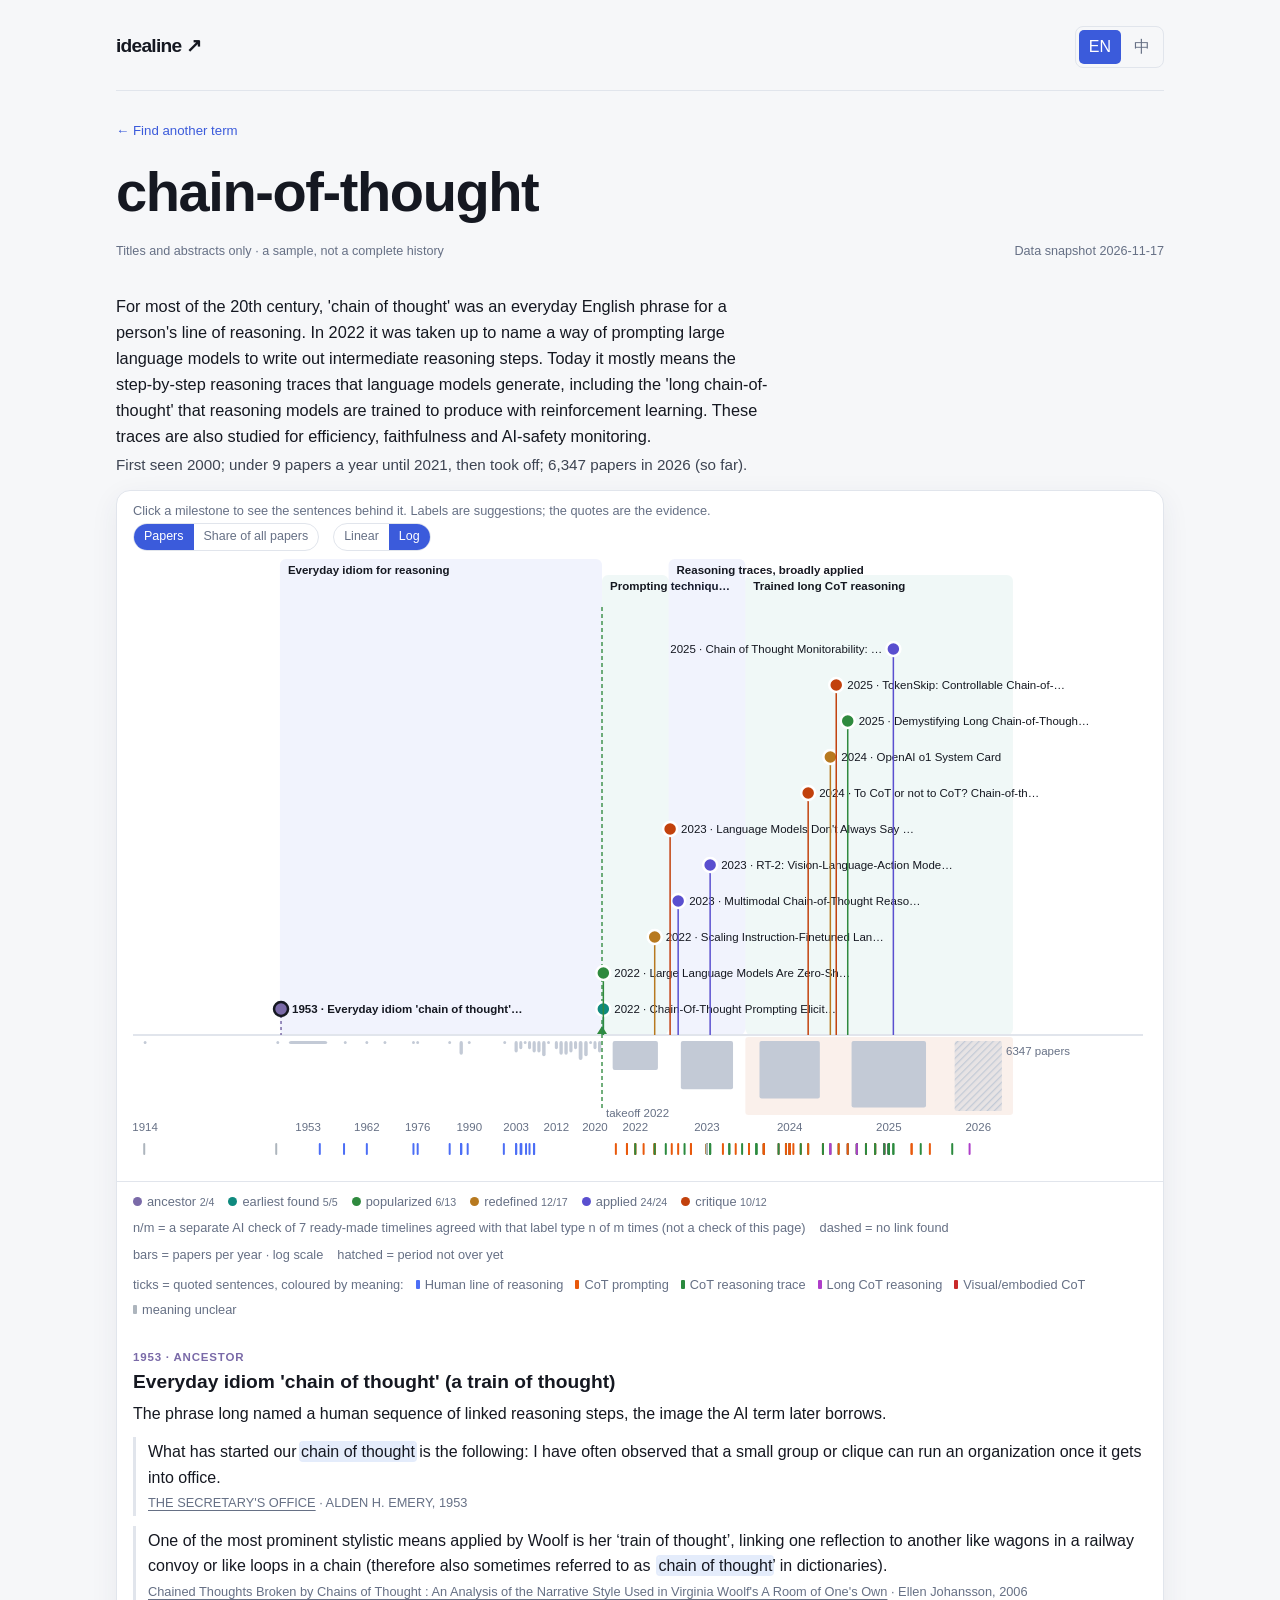
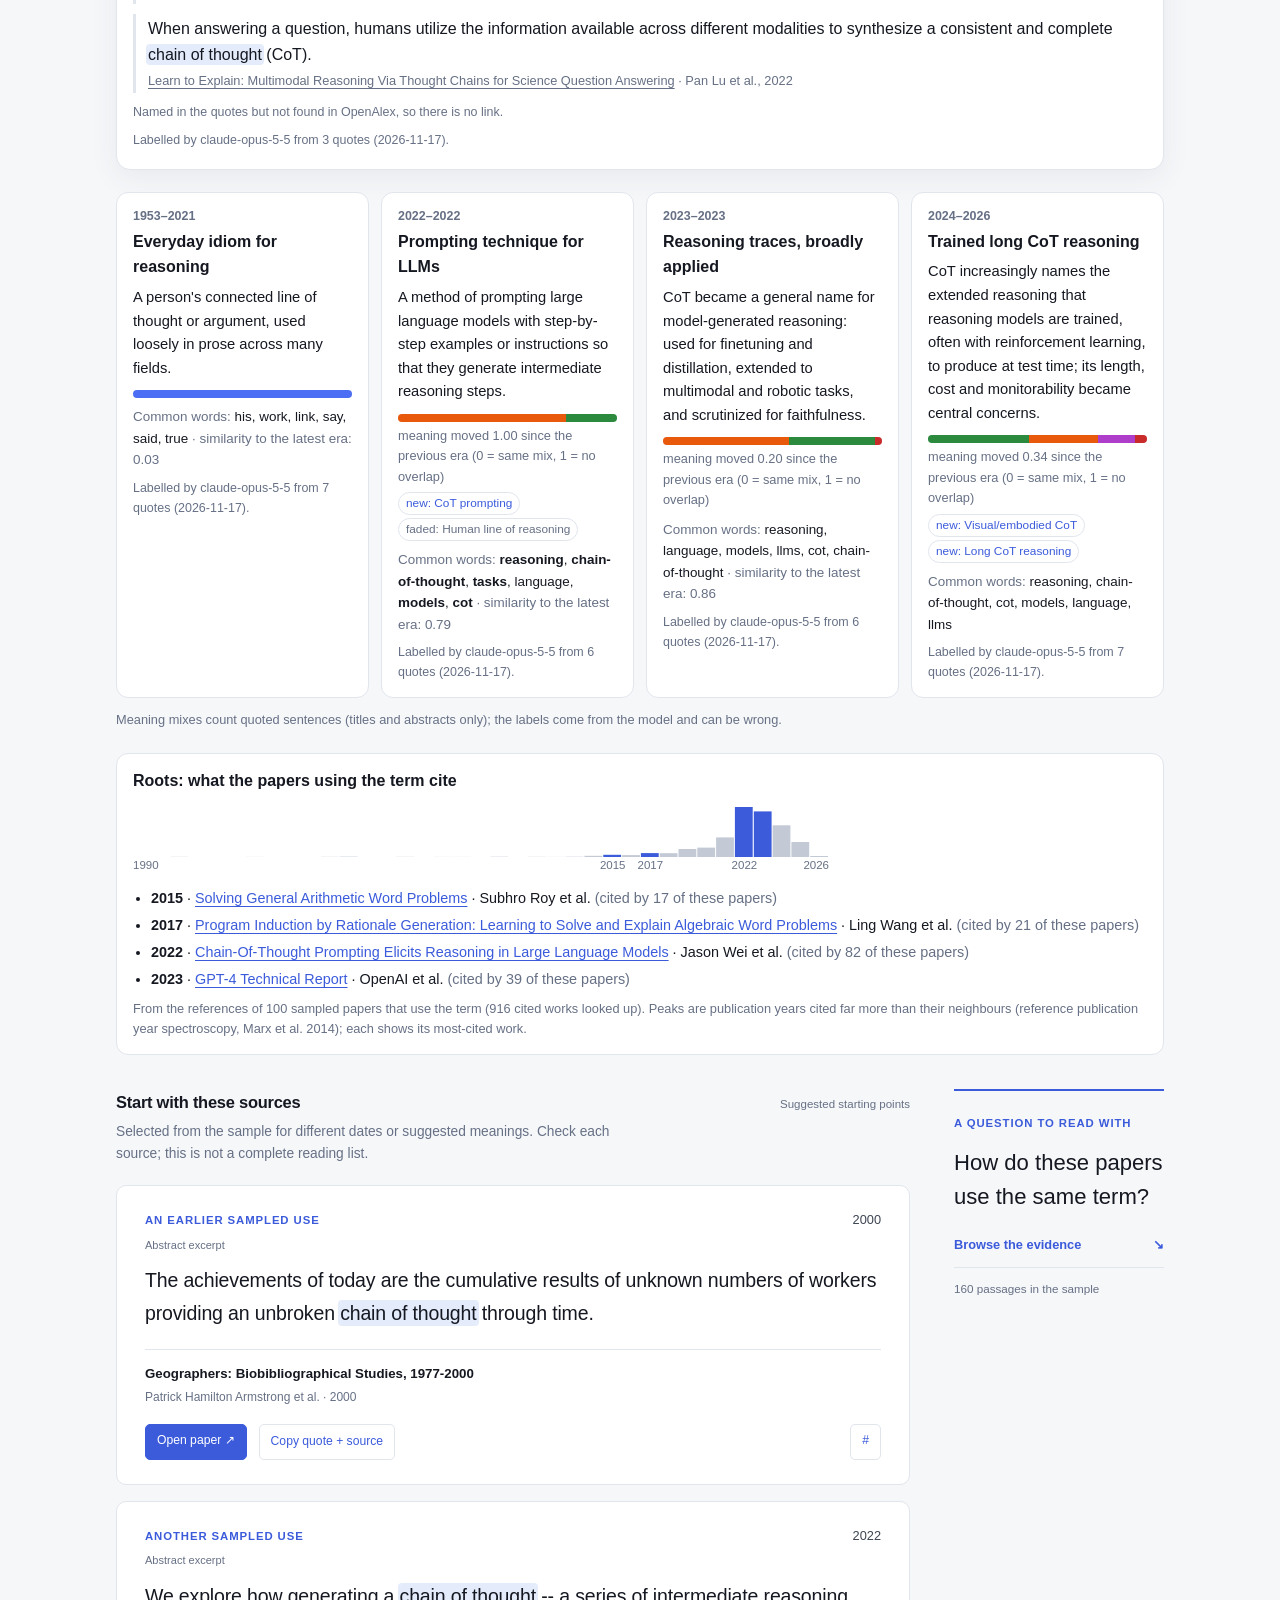
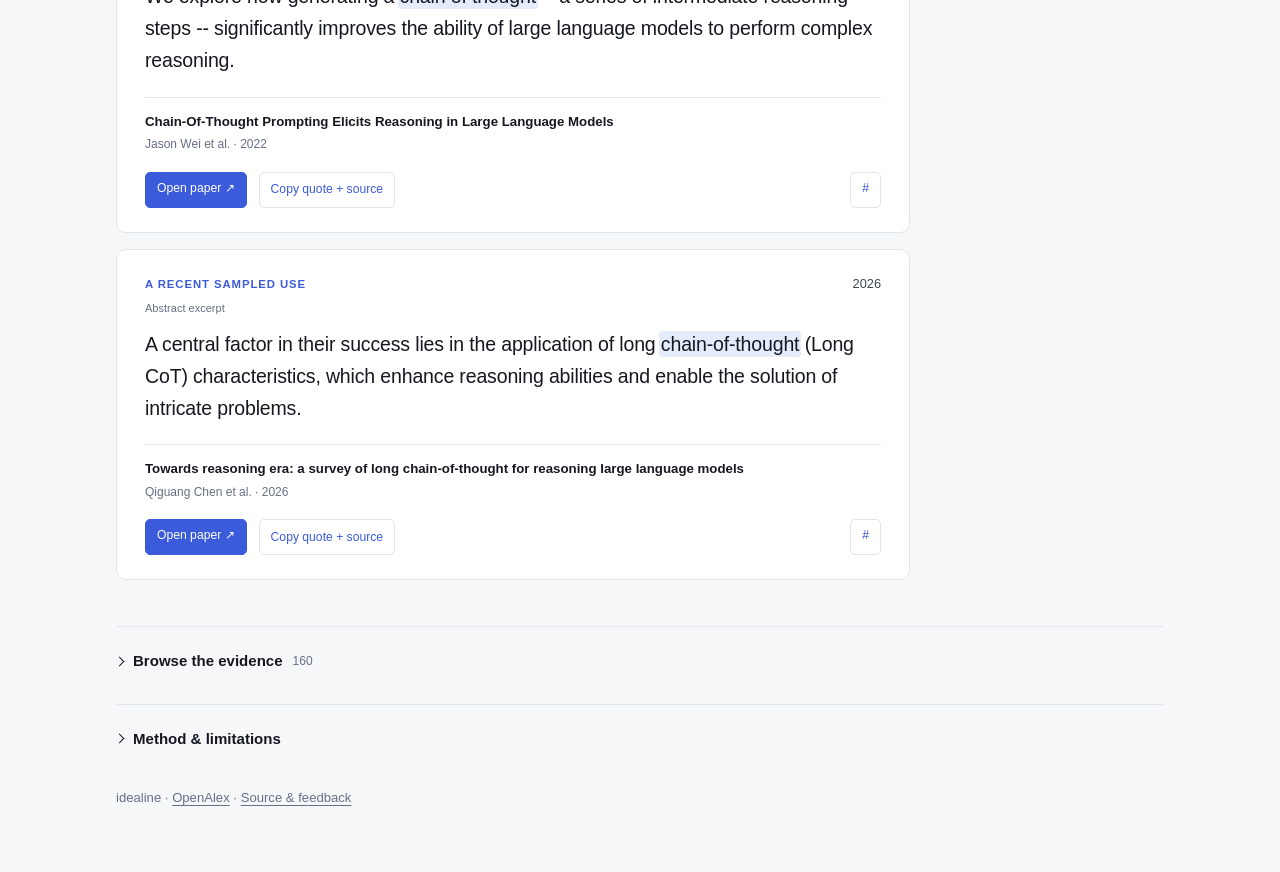
==== commit 63fa47ad: "Leave out records from before a named thing existed, and misdated early papers - Wikidata says wheth" ====
--- a/docs/terms/chain-of-thought.html
+++ b/docs/terms/chain-of-thought.html
@@ -40,6 +40,8 @@
 mark{background:transparent;color:inherit;font-weight:650;text-decoration:underline;text-decoration-color:var(--accent);text-decoration-thickness:2px}
 .headline{margin:-6px 0 12px;font-size:.95rem;color:var(--ink-soft)}
 .headline:empty{display:none}
+.headline .dnote{display:block;margin-top:4px;font-size:.85rem}
+.headline .dnote a{color:inherit;text-decoration:underline}
 .tlbar{display:flex;flex-wrap:wrap;gap:8px 14px;margin:2px 0 8px}
 .tlseg{display:inline-flex;border:1px solid var(--line);border-radius:999px;overflow:hidden}
 .tlseg button{font:inherit;font-size:.78rem;padding:3px 10px;border:0;background:transparent;color:var(--muted);cursor:pointer}
@@ -339,6 +341,10 @@
 #tester-msg{font-size:.78rem}
 #tester-msg:empty{display:none}
 .slist>.srow[hidden]:first-child+.srow{border-top:0}
+
+/* Notes under the headline: names, left-out records */
+.headline .dnote{display:block;margin-top:4px;font-size:.85rem;color:var(--ink-soft)}
+.headline .dnote a{color:inherit;text-decoration:underline;text-underline-offset:2px}
 </style></head>
 <body>
 <a class="skip-link" href="#reading">Skip to sources</a>
@@ -470,6 +476,15 @@
       words: 'Common words', newWords: 'new', simLatest: v => `similarity to the latest era: ${v}`,
       provCounted: 'Counted from OpenAlex; no model.', provModel: (model, n, date) => `Labelled by ${model} from ${n} quote${n === 1 ? '' : 's'} (${date}).`,
       earliestCaveat: 'Earliest paper found in OpenAlex (titles and abstracts only). Preprints, blogs and talks often come earlier.', earlierUse: 'Know an earlier use?',
+      entityNote: (label, kind, date) => `${label} is ${kind === 'organization' ? 'an organization' : 'software'}, started ${date}: this timeline shows how papers write about it, not where an idea came from.`,
+      hiddenNamed: (n, y, label, date) => `Left out: ${n.toLocaleString('en-US')} paper${n === 1 ? '' : 's'} dated before ${y}, well before ${label} existed (${date}); the dates are wrong, or the words mean something else.`,
+      hiddenAsked: (n, y) => `Showing papers from ${y} on; ${n.toLocaleString('en-US')} earlier paper${n === 1 ? ' is' : 's are'} left out.`,
+      olderUse: (n, label, date) => `${n.toLocaleString('en-US')} papers used these words before ${label} existed (${date}), in another sense; they are included.`,
+      showAll: 'Show all years',
+      noPapersSince: (term, y, n) => `No papers from ${y} on use “${term}”; ${n.toLocaleString('en-US')} earlier paper${n === 1 ? ' was' : 's were'} left out.`,
+      onlySince: y => `Show only papers from ${y} on`,
+      misdated: n => `Left out: ${n} early paper${n === 1 ? '' : 's'} with a wrong date (${n === 1 ? 'it cites' : 'they cite'} later work).`,
+      misdatedEg: (y, c) => `E.g. dated ${y}, cites a ${c} paper:`,
       checkExact: 'a quote has the exact phrase', checkSense: 'uses it in this meaning', checkCoin: 'presents the name as new',
       shiftOf: s => `kind of change: ${({ broadening: 'broader', narrowing: 'narrower', metaphor: 'metaphor', 'new field': 'new field' })[s] || s}`,
       checksNote: 'n/m = a separate AI check of 7 ready-made timelines agreed with that label type n of m times (not a check of this page)',
@@ -579,6 +594,15 @@
       words: '常见词', newWords: '新出现', simLatest: v => `与最近时期的相似度：${v}`,
       provCounted: '由 OpenAlex 计数得出，未使用模型。', provModel: (model, n, date) => `由 ${model} 根据 ${n} 句原文标注（${date}）。`,
       earliestCaveat: '这是在 OpenAlex（只查标题和摘要）里找到的最早论文。预印本、博客和演讲往往更早。', earlierUse: '知道更早的用法？',
+      entityNote: (label, kind, date) => `${label} 是一个${kind === 'organization' ? '机构' : '软件'}，始于 ${date}：这条时间线展示的是论文怎么写到它，而不是一个想法从哪里来。`,
+      hiddenNamed: (n, y, label, date) => `已排除 ${n.toLocaleString('en-US')} 篇标注在 ${y} 年之前的论文：远早于 ${label} 出现（${date}），年份标错了，或者是同词不同义。`,
+      hiddenAsked: (n, y) => `只显示 ${y} 年起的论文；更早的 ${n.toLocaleString('en-US')} 篇未计入。`,
+      olderUse: (n, label, date) => `在 ${label} 出现（${date}）之前，已有 ${n.toLocaleString('en-US')} 篇论文用过这几个词，是另一种意思；这些也算在内。`,
+      showAll: '显示全部年份',
+      noPapersSince: (term, y, n) => `${y} 年起没有论文用到“${term}”；更早的 ${n.toLocaleString('en-US')} 篇未计入。`,
+      onlySince: y => `只看 ${y} 年起的论文`,
+      misdated: n => `已排除 ${n} 篇年份标错的早期论文（引用了比自己更晚发表的文献）。`,
+      misdatedEg: (y, c) => `例如标注为 ${y} 年，却引用了 ${c} 年的论文：`,
       checkExact: '原文里有这个完整词组', checkSense: '用的是这个意思', checkCoin: '把这个名字当作新提出的',
       shiftOf: s => `变化类型：${({ broadening: '范围变宽', narrowing: '范围变窄', metaphor: '比喻用法', 'new field': '进入新领域' })[s] || s}`,
       checksNote: 'n/m = 另一轮 AI 抽查 7 条现成时间线时，这类标签 m 个里有 n 个被认为标得对（不是对本页的检查）',
@@ -669,6 +693,7 @@
   const KINDS = ['ancestor', 'origin', 'coined', 'popularized', 'redefined', 'applied', 'critique'];
   const NS = 'http://www.w3.org/2000/svg';
   const ISSUES = 'https://github.com/Yilinista/idealine/issues/new';
+  const SITE = 'https://yilinista.github.io/idealine/';
   // Categorical colours for the evidence lane and the sense mix; grey = unknown/unclear.
   const PALETTE = ['#4c6ef5', '#e8590c', '#2b8a3e', '#ae3ec9', '#c92a2a', '#1098ad', '#f59f00', '#5c7cfa'];
   const GREY = '#adb5bd', OTHER = '#868e96';
@@ -881,6 +906,14 @@
     provModel: (model, n, date) => `Labelled by ${model} from ${n} quote${n === 1 ? '' : 's'} (${date}).`,
     earliestCaveat: 'Earliest paper found in OpenAlex (titles and abstracts only). Preprints, blogs and talks often come earlier.',
     earlierUse: 'Know an earlier use?',
+    entityNote: (label, kind, date) => `${label} is ${kind === 'organization' ? 'an organization' : 'software'}, started ${date}: this timeline shows how papers write about it, not where an idea came from.`,
+    hiddenNamed: (n, y, label, date) => `Left out: ${n.toLocaleString('en-US')} paper${n === 1 ? '' : 's'} dated before ${y}, well before ${label} existed (${date}); the dates are wrong, or the words mean something else.`,
+    hiddenAsked: (n, y) => `Showing papers from ${y} on; ${n.toLocaleString('en-US')} earlier paper${n === 1 ? ' is' : 's are'} left out.`,
+    olderUse: (n, label, date) => `${n.toLocaleString('en-US')} papers used these words before ${label} existed (${date}), in another sense; they are included.`,
+    showAll: 'Show all years',
+    onlySince: y => `Show only papers from ${y} on`,
+    misdated: n => `Left out: ${n} early paper${n === 1 ? '' : 's'} with a wrong date (${n === 1 ? 'it cites' : 'they cite'} later work).`,
+    misdatedEg: (y, c) => `E.g. dated ${y}, cites a ${c} paper:`,
     checkExact: 'a quote has the exact phrase', checkSense: 'uses it in this meaning', checkCoin: 'presents the name as new',
     shiftOf: s => `kind of change: ${({ broadening: 'broader', narrowing: 'narrower', metaphor: 'metaphor', 'new field': 'new field' })[s] || s}`,
     checksNote: 'n/m = a separate AI check of 7 ready-made timelines agreed with that label type n of m times (not a check of this page)',
@@ -890,6 +923,28 @@
     rootsCites: n => `cited by ${n} of these papers`,
     rootsBtn: n => `Find roots (about ${n} OpenAlex requests)`,
   };
+
+  // Notes under the headline (HTML, escaped here): the name the term stands for, records
+  // left out, and a link to the narrower search when the words had an older meaning.
+  function scopeNotes(D, L) {
+    const out = [], e = D.entity, h = D.hiddenBefore, o = D.olderUse, bad = D.misdated || [];
+    const link = (u, t) => (safeUrl(u) ? `<a href="${esc(u)}" target="_blank" rel="noopener noreferrer">${esc(t)}</a>` : esc(t));
+    if (e) out.push(esc(L.entityNote(e.label, e.kind, e.date)) + ' ' + link(e.url, 'Wikidata'));
+    // Links rerun the search on the site (this page itself when it is the app).
+    const app = global.document && global.document.getElementById && global.document.getElementById('trace-form');
+    const base = app && global.location && /^https?:$/.test(global.location.protocol) ? global.location.origin + global.location.pathname : SITE;
+    const rerun = since => `${base}?term=${encodeURIComponent(D.term)}` + ((D.aliases || []).length ? '&alias=' + encodeURIComponent(D.aliases.join(', ')) : '') +
+      (D.meaning ? '&meaning=' + encodeURIComponent(D.meaning) : '') + `&since=${since}`;
+    if (h) {
+      out.push(esc(h.named && e ? L.hiddenNamed(h.n, h.year, e.label, e.date) : L.hiddenAsked(h.n, h.year)) + ` <a href="${esc(rerun('all'))}">${esc(L.showAll)}</a>`);
+    }
+    if (o && e) out.push(esc(L.olderUse(o.n, e.label, e.date)) + ` <a href="${esc(rerun(o.year))}">${esc(L.onlySince(o.year))}</a>`);
+    if (bad.length) {
+      const w = bad[0];
+      out.push(esc(L.misdated(bad.length)) + ' ' + esc(L.misdatedEg(w.year, w.cites)) + ' ' + link(w.url, w.title));
+    }
+    return out;
+  }
 
   // --- renderer ---------------------------------------------------------------------
 
@@ -1245,6 +1300,9 @@
         const before = ta ? Math.max(...main.filter(([y]) => y < ta).map(([, c]) => c), 0) + 1 : 0;
         headline.textContent = L.headline({ first, ta, before, peak: pk[1], peakYear: pk[0], partialPeak: genDate && +genDate.slice(0, 4) === pk[0] });
       } else headline.textContent = '';
+      // Names and left-out records: say what the counts leave out, and why.
+      const notes = scopeNotes(D, L);
+      if (notes.length) headline.insertAdjacentHTML('beforeend', notes.map(n => `<span class="dnote">${n}</span>`).join(''));
     }
 
     renderBar();
@@ -1355,7 +1413,7 @@
   }
 
   global.renderTimeline = renderTimeline;
-  const helpers = { onsetYear, awakening, takeoff, mainRun, bursts, jsDistance, senseChange, wordCounts, cosine, timeOf };
+  const helpers = { onsetYear, awakening, takeoff, mainRun, bursts, jsDistance, senseChange, wordCounts, cosine, timeOf, scopeNotes, LABELS_EN };
   global.IdealineTimeline = helpers;
   if (typeof module !== 'undefined' && module.exports) module.exports = Object.assign({ renderTimeline }, helpers);
 })(typeof window !== 'undefined' ? window : globalThis);
@@ -1379,7 +1437,7 @@
       note: 'Reading note', earlier: 'An earlier sampled use', different: 'Another sampled use', recent: 'A recent sampled use',
       dateWarning: 'Sparse early record — check the date', futureWarning: 'Date is after this snapshot — check the source',
       year: 'Year', allYears: 'All years', meaning: 'Suggested meaning', allMeanings: 'All meanings',
-      period: 'Period', meaningShort: 'Meaning', otherMeanings: 'Other meanings', otherTip: 'Meanings that only share the words', all: 'All', decade: d => `${d}s`, earlier: y => `${y} and earlier`, newestShort: 'Newest', oldestShort: 'Oldest',
+      period: 'Period', meaningShort: 'Meaning', otherMeanings: 'Other meanings', otherTip: 'Meanings that only share the words', all: 'All', decade: d => `${d}s`, andEarlier: y => `${y} and earlier`, newestShort: 'Newest', oldestShort: 'Oldest',
       sort: 'Order', newest: 'Newest first', oldest: 'Oldest first', more: 'Show more passages',
       shown: (n, total) => `${n} of ${total} passages`, matches: n => `${n} passages in the sample`,
       none: 'No passages match these filters. Try another year or meaning.',
@@ -1408,7 +1466,7 @@
       earlier: '样本中较早的用法', different: '另一种样本用法', recent: '样本中较新的用法',
       dateWarning: '稀疏早期记录，请核对日期', futureWarning: '日期晚于数据快照，请核对来源',
       year: '年份', allYears: '所有年份', meaning: '建议词义', allMeanings: '所有词义', sort: '排序',
-      period: '年代', meaningShort: '词义', otherMeanings: '其他意思', otherTip: '只是同名、与本时间线无关的意思', all: '全部', decade: d => `${d} 年代`, earlier: y => `${y} 年及以前`, newestShort: '最新', oldestShort: '最早',
+      period: '年代', meaningShort: '词义', otherMeanings: '其他意思', otherTip: '只是同名、与本时间线无关的意思', all: '全部', decade: d => `${d} 年代`, andEarlier: y => `${y} 年及以前`, newestShort: '最新', oldestShort: '最早',
       newest: '从新到旧', oldest: '从旧到新', more: '显示更多原文',
       shown: (n, total) => `已显示 ${n} / ${total} 段原文`, matches: n => `样本包含 ${n} 段原文`,
       none: '没有符合筛选条件的原文。请换一个年份或词义。',
@@ -1510,7 +1568,7 @@
         const hi = Math.min(d + 9, cut - 1);
         out.push({ v: `${d}-${hi}`, label: hi === d + 9 ? T.decade(d) : d === hi ? `${d}` : `${d}–${hi}` });
       }
-      if (rest.length) out.push({ v: `0-${rest[0] + 9}`, label: T.earlier(rest[0] + 9) });
+      if (rest.length) out.push({ v: `0-${rest[0] + 9}`, label: T.andEarlier(rest[0] + 9) });
     }
     if (quotes.some(q => !q.year)) out.push({ v: 'unknown', label: T.unknownYear });
     return out.map(b => ({ ...b, n: n(b.v) })).filter(b => b.n);
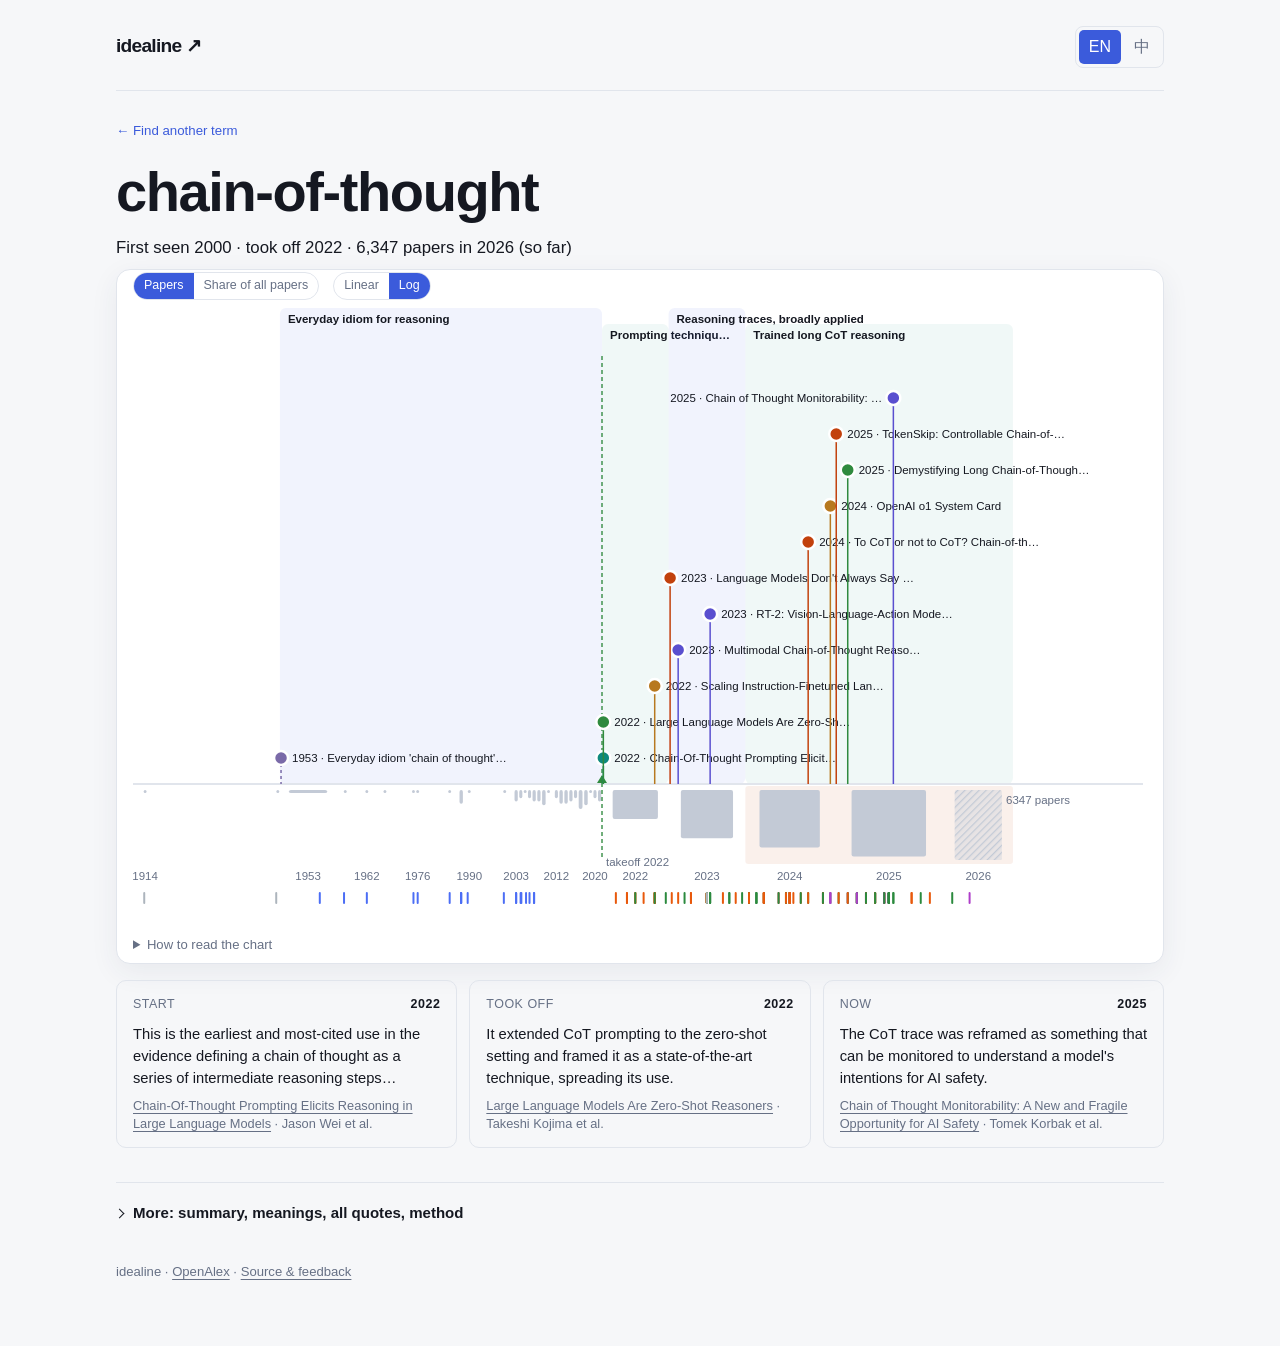
==== commit 1065edd3: "Shorter result page: headline, chart and three cards (start, took off, now); fold the rest under Mor" ====
--- a/docs/terms/chain-of-thought.html
+++ b/docs/terms/chain-of-thought.html
@@ -40,8 +40,6 @@
 mark{background:transparent;color:inherit;font-weight:650;text-decoration:underline;text-decoration-color:var(--accent);text-decoration-thickness:2px}
 .headline{margin:-6px 0 12px;font-size:.95rem;color:var(--ink-soft)}
 .headline:empty{display:none}
-.headline .dnote{display:block;margin-top:4px;font-size:.85rem}
-.headline .dnote a{color:inherit;text-decoration:underline}
 .tlbar{display:flex;flex-wrap:wrap;gap:8px 14px;margin:2px 0 8px}
 .tlseg{display:inline-flex;border:1px solid var(--line);border-radius:999px;overflow:hidden}
 .tlseg button{font:inherit;font-size:.78rem;padding:3px 10px;border:0;background:transparent;color:var(--muted);cursor:pointer}
@@ -224,10 +222,10 @@
 .select::after{content:"";position:absolute;right:13px;top:50%;width:6px;height:6px;border-right:1.5px solid var(--muted);border-bottom:1.5px solid var(--muted);transform:translateY(-70%) rotate(45deg);pointer-events:none}
 
 /* Disclosure headings share one chevron instead of the browser triangle. */
-.evidence-browser>summary,.method-panel>summary,.file-tools>summary,.timeline-diagnostics>summary,.home .opts>summary{list-style:none;display:flex;align-items:center;gap:10px;width:fit-content}
-.evidence-browser>summary::-webkit-details-marker,.method-panel>summary::-webkit-details-marker,.file-tools>summary::-webkit-details-marker,.timeline-diagnostics>summary::-webkit-details-marker,.home .opts>summary::-webkit-details-marker{display:none}
-.evidence-browser>summary::before,.method-panel>summary::before,.file-tools>summary::before,.timeline-diagnostics>summary::before,.home .opts>summary::before{content:"";flex:none;width:6px;height:6px;border-right:1.5px solid currentColor;border-bottom:1.5px solid currentColor;transform:rotate(-45deg);transition:transform .15s}
-.evidence-browser[open]>summary::before,.method-panel[open]>summary::before,.file-tools[open]>summary::before,.timeline-diagnostics[open]>summary::before,.home .opts[open]>summary::before{transform:rotate(45deg)}
+.evidence-browser>summary,.method-panel>summary,.more-panel>summary,.file-tools>summary,.timeline-diagnostics>summary,.home .opts>summary{list-style:none;display:flex;align-items:center;gap:10px;width:fit-content}
+.evidence-browser>summary::-webkit-details-marker,.method-panel>summary::-webkit-details-marker,.more-panel>summary::-webkit-details-marker,.file-tools>summary::-webkit-details-marker,.timeline-diagnostics>summary::-webkit-details-marker,.home .opts>summary::-webkit-details-marker{display:none}
+.evidence-browser>summary::before,.method-panel>summary::before,.more-panel>summary::before,.file-tools>summary::before,.timeline-diagnostics>summary::before,.home .opts>summary::before{content:"";flex:none;width:6px;height:6px;border-right:1.5px solid currentColor;border-bottom:1.5px solid currentColor;transform:rotate(-45deg);transition:transform .15s}
+.evidence-browser[open]>summary::before,.method-panel[open]>summary::before,.more-panel[open]>summary::before,.file-tools[open]>summary::before,.timeline-diagnostics[open]>summary::before,.home .opts[open]>summary::before{transform:rotate(45deg)}
 .evidence-browser>summary span{margin-left:0;font-variant-numeric:tabular-nums}
 
 /* Evidence list: compact rows, year first, so many passages can be scanned. */
@@ -342,9 +340,27 @@
 #tester-msg:empty{display:none}
 .slist>.srow[hidden]:first-child+.srow{border-top:0}
 
-/* Notes under the headline: names, left-out records */
-.headline .dnote{display:block;margin-top:4px;font-size:.85rem;color:var(--ink-soft)}
-.headline .dnote a{color:inherit;text-decoration:underline;text-underline-offset:2px}
+/* Short result: headline, chart, three cards. Everything else is folded. */
+.timeline-main .headline{font-size:1.05rem;color:var(--fg);margin:0 0 6px}
+.dnotes,.chart-key,.msfold{font-size:.82rem;color:var(--ink-soft);margin:4px 0 8px}
+.dnotes>summary,.chart-key>summary,.msfold>summary,.more-panel>summary{cursor:pointer;color:var(--muted);width:fit-content}
+.dnotes .dnote{margin:6px 0 0;line-height:1.5}
+.dnotes .dnote a{color:inherit;text-decoration:underline;text-underline-offset:2px}
+.card .chart-key,.card .msfold{padding:0 16px}
+.card .chart-key .hint{padding:6px 0 0}
+.card .detail:empty{display:none}
+.story{display:grid;grid-template-columns:repeat(3,minmax(0,1fr));gap:12px;margin-top:16px}
+.story-card{border:1px solid var(--line);border-radius:10px;padding:14px 16px;min-width:0}
+.sc-top{display:flex;justify-content:space-between;align-items:baseline;font-size:.78rem;color:var(--muted);text-transform:uppercase;letter-spacing:.04em}
+.sc-year{font-variant-numeric:tabular-nums;font-weight:600;color:var(--fg)}
+.sc-line{margin:8px 0;font-size:.92rem;line-height:1.5;color:var(--fg);display:-webkit-box;-webkit-line-clamp:3;-webkit-box-orient:vertical;overflow:hidden}
+.sc-src{margin:0;font-size:.8rem;line-height:1.4;color:var(--muted);display:-webkit-box;-webkit-line-clamp:2;-webkit-box-orient:vertical;overflow:hidden}
+.sc-src a{color:inherit}
+.more-panel{border-top:1px solid var(--line);padding-top:18px;margin-top:8px}
+.more-panel>summary{font-size:.94rem;font-weight:600;color:var(--fg)}
+.more-panel[open]>summary{margin-bottom:14px}
+.more-panel .brief-meta{padding:0;display:block}
+@media(max-width:760px){.story{grid-template-columns:minmax(0,1fr)}}
 </style></head>
 <body>
 <a class="skip-link" href="#reading">Skip to sources</a>
@@ -467,7 +483,9 @@
       shareOf: (y, v) => `${y}: ${fmtShare(v)} per million papers in OpenAlex`, perMillion: v => `${fmtShare(v)} per million`,
       partial: d => `not over yet (data as of ${d})`, burst: 'burst', takeoff: y => `takeoff ${y}`,
       takeoffTip: 'Takeoff: the year the curve leaves its slow start (Ke et al. 2015). Burst: years of unusually high use (Kleinberg 2002). Both are computed from the counts.',
-      headline: h => `First seen ${h.first}` + (h.ta ? `; under ${h.before} papers a year until ${h.ta - 1}, then took off` : '') + `; ${h.peak.toLocaleString('en-US')} papers in ${h.peakYear}` + (h.partialPeak ? ' (so far)' : '') + '.',
+      headline: h => `First seen ${h.first}` + (h.ta ? ` · took off ${h.ta}` : '') + ` · ${h.peak.toLocaleString('en-US')} papers in ${h.peakYear}` + (h.partialPeak ? ' (so far)' : ''),
+      notesN: n => `${n} note${n === 1 ? '' : 's'} on the data`,
+      milestonesN: n => `All ${n} milestones`,
       laneBySense: 'ticks = quoted sentences, coloured by meaning', laneByField: 'ticks = quoted sentences, coloured by the paper’s field',
       fieldUnknown: 'field unknown', otherFields: 'other fields', unclear: 'meaning unclear', otherMeanings: 'other meanings',
       mixTitle: 'Meanings in this era', moved: v => `meaning moved ${v} since the previous era (0 = same mix, 1 = no overlap)`,
@@ -483,8 +501,8 @@
       showAll: 'Show all years',
       noPapersSince: (term, y, n) => `No papers from ${y} on use “${term}”; ${n.toLocaleString('en-US')} earlier paper${n === 1 ? ' was' : 's were'} left out.`,
       onlySince: y => `Show only papers from ${y} on`,
-      misdated: n => `Left out: ${n} early paper${n === 1 ? '' : 's'} with a wrong date (${n === 1 ? 'it cites' : 'they cite'} later work).`,
-      misdatedEg: (y, c) => `E.g. dated ${y}, cites a ${c} paper:`,
+      misdated: n => `Left out: ${n} early paper${n === 1 ? '' : 's'} with a wrong date (${n === 1 ? 'it cites or is copyrighted' : 'they cite or are copyrighted'} years later).`,
+      misdatedEg: (y, c, why) => (why === 'copyright' ? `E.g. dated ${y}, but its text says © ${c}:` : `E.g. dated ${y}, cites a ${c} paper:`),
       checkExact: 'a quote has the exact phrase', checkSense: 'uses it in this meaning', checkCoin: 'presents the name as new',
       shiftOf: s => `kind of change: ${({ broadening: 'broader', narrowing: 'narrower', metaphor: 'metaphor', 'new field': 'new field' })[s] || s}`,
       checksNote: 'n/m = a separate AI check of 7 ready-made timelines agreed with that label type n of m times (not a check of this page)',
@@ -585,7 +603,9 @@
       shareOf: (y, v) => `${y} 年：OpenAlex 每百万篇论文中 ${fmtShare(v)} 篇`, perMillion: v => `每百万篇 ${fmtShare(v)} 篇`,
       partial: d => `还没结束（数据截至 ${d}）`, burst: '爆发期', takeoff: y => `${y} 起飞`,
       takeoffTip: '起飞点：曲线离开缓慢起步的那一年（Ke 等，2015）。爆发期：使用量异常高的年份（Kleinberg，2002）。两者都由论文数算出，没用模型。',
-      headline: h => `最早见于 ${h.first} 年` + (h.ta ? `；到 ${h.ta - 1} 年为止每年不到 ${h.before} 篇，之后起飞` : '') + `；${h.peakYear} 年 ${h.peak.toLocaleString('en-US')} 篇` + (h.partialPeak ? '（截至目前）' : '') + '。',
+      headline: h => `最早见于 ${h.first} 年` + (h.ta ? ` · ${h.ta} 年起飞` : '') + ` · ${h.peakYear} 年 ${h.peak.toLocaleString('en-US')} 篇` + (h.partialPeak ? '（截至目前）' : ''),
+      notesN: n => `${n} 条数据说明`,
+      milestonesN: n => `全部 ${n} 个里程碑`,
       laneBySense: '刻度 = 每句原文，颜色表示词义', laneByField: '刻度 = 每句原文，颜色表示论文所属领域',
       fieldUnknown: '领域未知', otherFields: '其他领域', unclear: '词义不确定', otherMeanings: '其他意思',
       mixTitle: '这个时期里的词义构成', moved: v => `和上一时期相比，词义变化 ${v}（0 = 构成相同，1 = 完全不同）`,
@@ -601,8 +621,8 @@
       showAll: '显示全部年份',
       noPapersSince: (term, y, n) => `${y} 年起没有论文用到“${term}”；更早的 ${n.toLocaleString('en-US')} 篇未计入。`,
       onlySince: y => `只看 ${y} 年起的论文`,
-      misdated: n => `已排除 ${n} 篇年份标错的早期论文（引用了比自己更晚发表的文献）。`,
-      misdatedEg: (y, c) => `例如标注为 ${y} 年，却引用了 ${c} 年的论文：`,
+      misdated: n => `已排除 ${n} 篇年份标错的早期论文（引用了更晚的文献，或正文写着更晚的版权年份）。`,
+      misdatedEg: (y, c, why) => (why === 'copyright' ? `例如标注为 ${y} 年，正文却写着 © ${c}：` : `例如标注为 ${y} 年，却引用了 ${c} 年的论文：`),
       checkExact: '原文里有这个完整词组', checkSense: '用的是这个意思', checkCoin: '把这个名字当作新提出的',
       shiftOf: s => `变化类型：${({ broadening: '范围变宽', narrowing: '范围变窄', metaphor: '比喻用法', 'new field': '进入新领域' })[s] || s}`,
       checksNote: 'n/m = 另一轮 AI 抽查 7 条现成时间线时，这类标签 m 个里有 n 个被认为标得对（不是对本页的检查）',
@@ -891,7 +911,9 @@
     partial: d => `not over yet (data as of ${d})`,
     burst: 'burst', takeoff: y => `takeoff ${y}`,
     takeoffTip: 'Takeoff: the year the curve leaves its slow start (Ke et al. 2015). Burst: years of unusually high use (Kleinberg 2002). Both are computed from the counts.',
-    headline: h => `First seen ${h.first}` + (h.ta ? `; under ${h.before} papers a year until ${h.ta - 1}, then took off` : '') + `; ${h.peak.toLocaleString('en-US')} papers in ${h.peakYear}` + (h.partialPeak ? ' (so far)' : '') + '.',
+    headline: h => `First seen ${h.first}` + (h.ta ? ` · took off ${h.ta}` : '') + ` · ${h.peak.toLocaleString('en-US')} papers in ${h.peakYear}` + (h.partialPeak ? ' (so far)' : ''),
+    notesN: n => `${n} note${n === 1 ? '' : 's'} on the data`,
+    milestonesN: n => `All ${n} milestones`,
     laneBySense: 'ticks = quoted sentences, coloured by meaning',
     laneByField: 'ticks = quoted sentences, coloured by the paper’s field',
     fieldUnknown: 'field unknown', otherFields: 'other fields', unclear: 'meaning unclear', otherMeanings: 'other meanings',
@@ -912,8 +934,8 @@
     olderUse: (n, label, date) => `${n.toLocaleString('en-US')} papers used these words before ${label} existed (${date}), in another sense; they are included.`,
     showAll: 'Show all years',
     onlySince: y => `Show only papers from ${y} on`,
-    misdated: n => `Left out: ${n} early paper${n === 1 ? '' : 's'} with a wrong date (${n === 1 ? 'it cites' : 'they cite'} later work).`,
-    misdatedEg: (y, c) => `E.g. dated ${y}, cites a ${c} paper:`,
+    misdated: n => `Left out: ${n} early paper${n === 1 ? '' : 's'} with a wrong date (${n === 1 ? 'it cites or is copyrighted' : 'they cite or are copyrighted'} years later).`,
+    misdatedEg: (y, c, why) => (why === 'copyright' ? `E.g. dated ${y}, but its text says © ${c}:` : `E.g. dated ${y}, cites a ${c} paper:`),
     checkExact: 'a quote has the exact phrase', checkSense: 'uses it in this meaning', checkCoin: 'presents the name as new',
     shiftOf: s => `kind of change: ${({ broadening: 'broader', narrowing: 'narrower', metaphor: 'metaphor', 'new field': 'new field' })[s] || s}`,
     checksNote: 'n/m = a separate AI check of 7 ready-made timelines agreed with that label type n of m times (not a check of this page)',
@@ -941,7 +963,7 @@
     if (o && e) out.push(esc(L.olderUse(o.n, e.label, e.date)) + ` <a href="${esc(rerun(o.year))}">${esc(L.onlySince(o.year))}</a>`);
     if (bad.length) {
       const w = bad[0];
-      out.push(esc(L.misdated(bad.length)) + ' ' + esc(L.misdatedEg(w.year, w.cites)) + ' ' + link(w.url, w.title));
+      out.push(esc(L.misdated(bad.length)) + ' ' + esc(L.misdatedEg(w.year, w.cites, w.why)) + ' ' + link(w.url, w.title));
     }
     return out;
   }
@@ -1240,14 +1262,16 @@
     function renderList(compact) {
       const card = chart.closest('.card');
       if (!card) return;
-      let list = card.querySelector('.mslist');
-      if (!compact) { if (list) list.remove(); return; }
-      if (!list) {
-        list = document.createElement('ol');
-        list.className = 'mslist';
-        const lg = card.querySelector('[data-part="legend"]');
-        card.insertBefore(list, lg ? lg.nextSibling : null);
+      let fold = card.querySelector('.msfold');
+      if (!compact) { if (fold) fold.remove(); return; }
+      if (!fold) {
+        fold = document.createElement('details');
+        fold.className = 'msfold';
+        fold.innerHTML = `<summary>${esc(L.milestonesN(D.milestones.length))}</summary><ol class="mslist"></ol>`;
+        const key = card.querySelector('.chart-key');
+        card.insertBefore(fold, key || null);
       }
+      const list = fold.querySelector('.mslist');
       list.innerHTML = D.milestones.map((m, i) => `<li><button type="button"${i === selected ? ' class="sel"' : ''}><b>${i + 1}</b> ${esc(m.year)} · ${esc(kindName(KIND_OK(m.kind)))} · ${esc(m.title)}</button></li>`).join('');
       list.querySelectorAll('button').forEach((b, i) => b.addEventListener('click', () => { select(i, true); if (detail.scrollIntoView) detail.scrollIntoView({ block: 'nearest' }); }));
     }
@@ -1302,7 +1326,10 @@
       } else headline.textContent = '';
       // Names and left-out records: say what the counts leave out, and why.
       const notes = scopeNotes(D, L);
-      if (notes.length) headline.insertAdjacentHTML('beforeend', notes.map(n => `<span class="dnote">${n}</span>`).join(''));
+      // Folded under the headline: they matter for trust, but most readers skip them.
+      const old = headline.nextElementSibling;
+      if (old && old.classList.contains('dnotes')) old.remove();
+      if (notes.length) headline.insertAdjacentHTML('afterend', `<details class="dnotes"><summary>${esc(L.notesN(notes.length))}</summary>${notes.map(n => `<p class="dnote">${n}</p>`).join('')}</details>`);
     }
 
     renderBar();
@@ -1402,7 +1429,8 @@
     let want = '';
     try { want = global.location ? decodeURIComponent((global.location.hash || '').slice(1)) : ''; } catch (e) { /* bad % escape */ }
     const hit = want ? slugs.indexOf(want) : -1;
-    select(hit >= 0 ? hit : 0, false);
+    // No milestone open by default: the three cards under the chart are the summary.
+    if (hit >= 0) select(hit, false);
     if (hit >= 0 && detail && detail.scrollIntoView) setTimeout(() => detail.scrollIntoView({ block: 'center' }), 0);
     // Start scrolled so the newest milestone's dot and label are in view (narrow screens).
     const sc = chart.closest('.scroller');
@@ -1438,7 +1466,7 @@
       dateWarning: 'Sparse early record — check the date', futureWarning: 'Date is after this snapshot — check the source',
       year: 'Year', allYears: 'All years', meaning: 'Suggested meaning', allMeanings: 'All meanings',
       period: 'Period', meaningShort: 'Meaning', otherMeanings: 'Other meanings', otherTip: 'Meanings that only share the words', all: 'All', decade: d => `${d}s`, andEarlier: y => `${y} and earlier`, newestShort: 'Newest', oldestShort: 'Oldest',
-      sort: 'Order', newest: 'Newest first', oldest: 'Oldest first', more: 'Show more passages',
+      sort: 'Order', newest: 'Newest first', oldest: 'Oldest first', morePassages: 'Show more passages',
       shown: (n, total) => `${n} of ${total} passages`, matches: n => `${n} passages in the sample`,
       none: 'No passages match these filters. Try another year or meaning.',
       noQuotes: 'No source passages are available in this result. Try a different spelling or another term.',
@@ -1453,6 +1481,8 @@
       noModel: 'No model was used. The passages are available without meaning labels.',
       modelPending: 'The model is still reading; suggested meaning labels will appear when it is done.',
       originalHint: 'Click a milestone to see the sentences behind it. Labels are suggestions; the quotes are the evidence.',
+      story: { start: 'Start', takeoff: 'Took off', now: 'Now' }, storyTitle: 'Three moments', chartKey: 'How to read the chart',
+      more: 'More: summary, meanings, all quotes, method',
     },
     zh: {
       start: '从这些原文开始', browse: '浏览原文证据', route: '简短阅读路线', suggested: '建议阅读起点',
@@ -1467,7 +1497,7 @@
       dateWarning: '稀疏早期记录，请核对日期', futureWarning: '日期晚于数据快照，请核对来源',
       year: '年份', allYears: '所有年份', meaning: '建议词义', allMeanings: '所有词义', sort: '排序',
       period: '年代', meaningShort: '词义', otherMeanings: '其他意思', otherTip: '只是同名、与本时间线无关的意思', all: '全部', decade: d => `${d} 年代`, andEarlier: y => `${y} 年及以前`, newestShort: '最新', oldestShort: '最早',
-      newest: '从新到旧', oldest: '从旧到新', more: '显示更多原文',
+      newest: '从新到旧', oldest: '从旧到新', morePassages: '显示更多原文',
       shown: (n, total) => `已显示 ${n} / ${total} 段原文`, matches: n => `样本包含 ${n} 段原文`,
       none: '没有符合筛选条件的原文。请换一个年份或词义。',
       noQuotes: '这个结果暂无来源原文。请尝试其他写法或术语。',
@@ -1480,6 +1510,8 @@
       methodModel: '可选模型根据这些原文提出词义、时期和里程碑。来源链接不能证明模型标签正确；诊断图表描述的是样本，不是已验证的历史。',
       modelSummary: '模型解读，请对照原文核实', noModel: '未使用模型。可以直接阅读原文，没有模型词义标签。', modelPending: '模型还在阅读，完成后会给出建议的词义标签。',
       originalHint: '点击里程碑，看它依据的原句。标签只是建议，原句才是证据。',
+      story: { start: '起点', takeoff: '起飞', now: '现在' }, storyTitle: '三个时刻', chartKey: '怎么看这张图',
+      more: '更多：总结、词义、全部原文、方法',
     },
   };
   const esc = s => String(s ?? '').replace(/[&<>"']/g, c => ({'&':'&amp;','<':'&lt;','>':'&gt;','"':'&quot;',"'":'&#39;'}[c]));
@@ -1532,7 +1564,47 @@
       for (const q of eligible) { if (featured.length >= 3) break; add(q); }
       featured.sort((a,b) => a.year-b.year);
     }
-    return { quotes, featured, curated, counts, snapshot };
+    const senses = d.senses || [];
+    const relatedKeys = new Set(senses.filter(s => s.related).map(s => s.key));
+    const eligible = quotes.filter(q => q.url && q.year && !q.warning && !q.fromTitle && (!relatedKeys.size || relatedKeys.has(q.sense))).sort((a,b) => a.year-b.year);
+    return { quotes, featured, curated, counts, snapshot, eligible };
+  }
+
+  // Three moments for the top of the page: where the term starts, when it took off, and
+  // where it is now. From the model's milestones when there are any (their one-line
+  // "why" is easier to read than an abstract), else from sampled passages.
+  function storyCards(d, model) {
+    const TL = global.IdealineTimeline;
+    const run = TL && model.counts.length ? TL.mainRun(model.counts) : null;
+    const ta = run && run.ta || null;
+    const out = [], used = new Set();
+    const ms = (d.milestones || []).filter(m => m && m.kind !== 'ancestor' && Number(m.year)).sort((a, b) => a.year - b.year);
+    const add = (key, x, fromQuote) => {
+      if (!x) return;
+      used.add(x);
+      out.push(fromQuote
+        ? { key, year: x.year, title: x.title || '', url: x.url, authors: x.authors || '', line: x.text, quote: true }
+        : { key, year: +x.year, title: x.title || '', url: safeUrl(x.url), authors: x.authors || '', line: x.why || '', quote: false });
+    };
+    const free = list => list.filter(x => !used.has(x));
+    if (ms.length) {
+      add('start', ms.find(m => m.kind === 'origin' || m.kind === 'coined') || ms[0]);
+      if (ta) add('takeoff', free(ms).find(m => m.kind === 'popularized') || free(ms).find(m => +m.year >= ta));
+      add('now', free(ms).pop());
+    } else {
+      const el = model.eligible || [];
+      add('start', el[0], true);
+      if (ta) add('takeoff', free(el).find(q => q.year >= ta), true);
+      add('now', free(el).pop(), true);
+    }
+    return out;
+  }
+
+  function storyCard(c, T, terms) {
+    const title = esc(c.title);
+    return `<article class="story-card"><div class="sc-top"><span class="sc-label">${esc(T.story[c.key])}</span><span class="sc-year">${esc(c.year)}</span></div>
+      ${c.line ? `<p class="sc-line">${c.quote ? `“${highlight(c.line, terms)}”` : esc(c.line)}</p>` : ''}
+      <p class="sc-src">${c.url ? `<a href="${esc(c.url)}" target="_blank" rel="noopener noreferrer">${title}</a>` : title}${c.authors ? ` <span>· ${esc(c.authors)}</span>` : ''}</p></article>`;
   }
 
   const senseKey = q => (q.sense && q.sense !== 'unclear' ? q.sense : 'untagged');
@@ -1630,8 +1702,6 @@
     if (!host) return;
     const terms = [d.term, ...(d.aliases || [])];
     const senseMap = new Map((d.senses || []).map(s => [s.key, s.label]));
-    const card = (q, featured, index) => quoteCard(q, {lang, terms, featured,
-      label: featured ? [T.earlier,T.different,T.recent][index] : q.sense ? `${T.suggestedMeaning}: ${senseMap.get(q.sense) || T.untagged}` : T.untagged});
     const colorOf = senseColors(d.senses);
     const present = new Set(model.quotes.map(senseKey));
     const order = [...(d.senses || []).filter(s => s.related), ...(d.senses || []).filter(s => !s.related)].map(s => s.key);
@@ -1642,19 +1712,18 @@
     const senseKeys = [...order.filter(k => related.has(k) && present.has(k)), ...(others.size ? ['other'] : []), ...(present.has('untagged') ? ['untagged'] : [])];
     const buckets = yearBuckets(model.quotes, T);
     const chip = (v, label, n, color, tip) => `<button type="button" class="fchip" data-v="${esc(v)}"${tip ? ` title="${esc(tip)}"` : ''}>${color ? `<i style="background:${esc(color)}"></i>` : ''}${esc(label)}<span class="n">${n}</span></button>`;
-    host.innerHTML = `<div class="brief-meta"><span>${esc(T.scope)}</span><span>${esc(T.saved)} ${esc(d.generated || '—')}</span></div>
-      <section class="timeline-main" aria-label="${esc(T.timelineTitle)}">${d.summary ? `<p class="timeline-summary">${esc(d.summary)}</p>` : ''}<p class="headline" data-part="headline"></p>
-      <div class="senses" data-part="senses"></div><div class="card"><div class="hint">${esc(T.originalHint)}</div><div class="scroller"><div data-part="chart"></div></div><div class="legend" data-part="legend"></div><div class="detail" data-part="detail" aria-live="polite"></div></div>
-      <div class="eras" data-part="eras"></div><div class="roots" data-part="roots"></div></section>
-      <div class="reading-layout"><section class="reading-main"><div class="section-heading"><h3>${esc(T.start)}</h3><span>${esc(model.curated ? T.route : T.suggested)}</span></div><p class="section-intro">${esc(model.curated ? T.intro : T.auto)}</p>
-      ${model.featured.map((q,i)=>card(q,true,i)).join('') || `<p class="empty-state">${esc(model.quotes.length ? T.noFeatured : T.noQuotes)}</p>`}</section>
-      <aside class="reading-aside"><span class="eyebrow">${esc(T.question)}</span><p>${esc(localized(d.readingGuide?.question,lang) || T.defaultQuestion)}</p><a href="#evidence" data-browse>${esc(T.browse)} <span>↘</span></a><div class="aside-count">${esc(T.matches(model.quotes.length))}</div></aside></div>
+    const story = storyCards(d, model);
+    host.innerHTML = `<section class="timeline-main" aria-label="${esc(T.timelineTitle)}"><p class="headline" data-part="headline"></p>
+      <div class="card"><div class="scroller"><div data-part="chart"></div></div><div class="detail" data-part="detail" aria-live="polite"></div><details class="chart-key"><summary>${esc(T.chartKey)}</summary><p class="hint">${esc(T.originalHint)}</p><div class="legend" data-part="legend"></div></details></div>
+      ${story.length ? `<div class="story" aria-label="${esc(T.storyTitle)}">${story.map(c => storyCard(c, T, terms)).join('')}</div>` : ''}</section>
+      <details class="more-panel"><summary>${esc(T.more)}</summary>
+      ${d.summary ? `<p class="timeline-summary">${esc(d.summary)}</p>` : ''}<div class="senses" data-part="senses"></div><div class="eras" data-part="eras"></div><div class="roots" data-part="roots"></div>
       <details class="evidence-browser" id="evidence"><summary>${esc(T.browse)} <span>${model.quotes.length}</span></summary>
       <p>${esc(d.model ? T.meaningNote : opts.pending ? T.modelPending : T.noModel)}</p><div class="ev-filters">
       ${senseKeys.some(k=>k!=='untagged') ? `<div class="frow"><span class="flabel">${esc(T.meaningShort)}</span><div class="fchips" data-f="sense" role="group" aria-label="${esc(T.meaning)}">${chip('', T.all, model.quotes.length)}${senseKeys.map(k=>k === 'other' ? chip('other', T.otherMeanings, model.quotes.filter(q=>others.has(senseKey(q))).length, '#868e96', T.otherTip) : chip(k, senseMap.get(k) || T.untagged, model.quotes.filter(q=>senseKey(q)===k).length, colorOf(k))).join('')}</div></div>` : ''}
       ${buckets.length > 1 ? `<div class="frow"><span class="flabel">${esc(T.period)}</span><div class="fchips" data-f="year" role="group" aria-label="${esc(T.year)}">${chip('', T.all, model.quotes.length)}${buckets.map(b=>chip(b.v, b.label, b.n)).join('')}</div></div>` : ''}
-      <div class="fbar"><p class="filter-status" role="status" aria-live="polite"></p><div class="sortseg" data-f="order" role="group" aria-label="${esc(T.sort)}"><button type="button" data-v="newest">${esc(T.newestShort)}</button><button type="button" data-v="oldest">${esc(T.oldestShort)}</button></div></div></div><div class="quote-results"></div><button type="button" class="load-more">${esc(T.more)}</button></details>
-      <details class="method-panel"><summary>${esc(T.method)}</summary><p>${esc(T.methodText)}</p><p>${esc(d.model ? T.methodModel : opts.pending ? T.modelPending : T.noModel)}</p></details>`;
+      <div class="fbar"><p class="filter-status" role="status" aria-live="polite"></p><div class="sortseg" data-f="order" role="group" aria-label="${esc(T.sort)}"><button type="button" data-v="newest">${esc(T.newestShort)}</button><button type="button" data-v="oldest">${esc(T.oldestShort)}</button></div></div></div><div class="quote-results"></div><button type="button" class="load-more">${esc(T.morePassages)}</button></details>
+      <details class="method-panel"><summary>${esc(T.method)}</summary><p class="brief-meta"><span>${esc(T.scope)}</span> <span>${esc(T.saved)} ${esc(d.generated || '—')}</span></p><p>${esc(T.methodText)}</p><p>${esc(d.model ? T.methodModel : opts.pending ? T.modelPending : T.noModel)}</p></details></details>`;
     const browser = host.querySelector('.evidence-browser'), list = host.querySelector('.quote-results'), more = host.querySelector('.load-more');
     let limit = 12;
     const state = { sense: '', year: '', order: 'newest' };
@@ -1674,8 +1743,9 @@
     function reveal(id) {
       const q = model.quotes.find(q=>q.id===id);
       if (!q) return;
-      let target = [...host.querySelectorAll('.featured-source')].find(el=>el.id===`q-${id}`);
-      if (!target) {
+      let target = null;
+      {
+        host.querySelector('.more-panel').open = true;
         browser.open = true;
         Object.assign(state, { sense: '', year: '', order: 'newest' });
         limit = model.quotes.length; refresh();
@@ -1686,7 +1756,6 @@
     }
     host.onclick = async ev => {
       const button = ev.target.closest('[data-copy]'), passage = ev.target.closest('[data-passage]');
-      if (ev.target.closest('[data-browse]')) { ev.preventDefault(); browser.open=true; browser.scrollIntoView({block:'start'}); }
       if (passage) {ev.preventDefault(); global.history.replaceState(null,'',`#q-${passage.dataset.passage}`);reveal(passage.dataset.passage);}
       if (!button) return;
       const q = model.quotes.find(q=>q.id===button.dataset.copy), status = button.closest('article').querySelector('.copy-status');
@@ -1730,7 +1799,7 @@
     const libraries=[spec.i18nJs,spec.timelineJs,spec.readingJs].map(noEnd).join('\n');
     return `<!doctype html>\n<html lang="${lang==='zh'?'zh-CN':'en'}"><head><meta charset="utf-8"><meta name="viewport" content="width=device-width,initial-scale=1"><title>${esc(d.term)} · idealine</title><style>${spec.css}</style></head><body>${body}<script type="application/json" id="data">${JSON.stringify(d).replace(/</g,'\\u003c')}<\/script><script>${libraries}\nIdealineReading.mountPage(JSON.parse(document.getElementById('data').textContent),${JSON.stringify(lang)});<\/script></body></html>`;
   }
-  const api={TEXT,safeUrl,readingModel,filterQuotes,citationText,highlight,quoteCard,quoteRow,renderReadingBrief,mountPage,pageHtml};
+  const api={TEXT,safeUrl,readingModel,storyCards,filterQuotes,citationText,highlight,quoteCard,quoteRow,renderReadingBrief,mountPage,pageHtml};
   global.IdealineReading=api;
   if(typeof module!=='undefined' && module.exports)module.exports=api;
 })(typeof window!=='undefined'?window:globalThis);
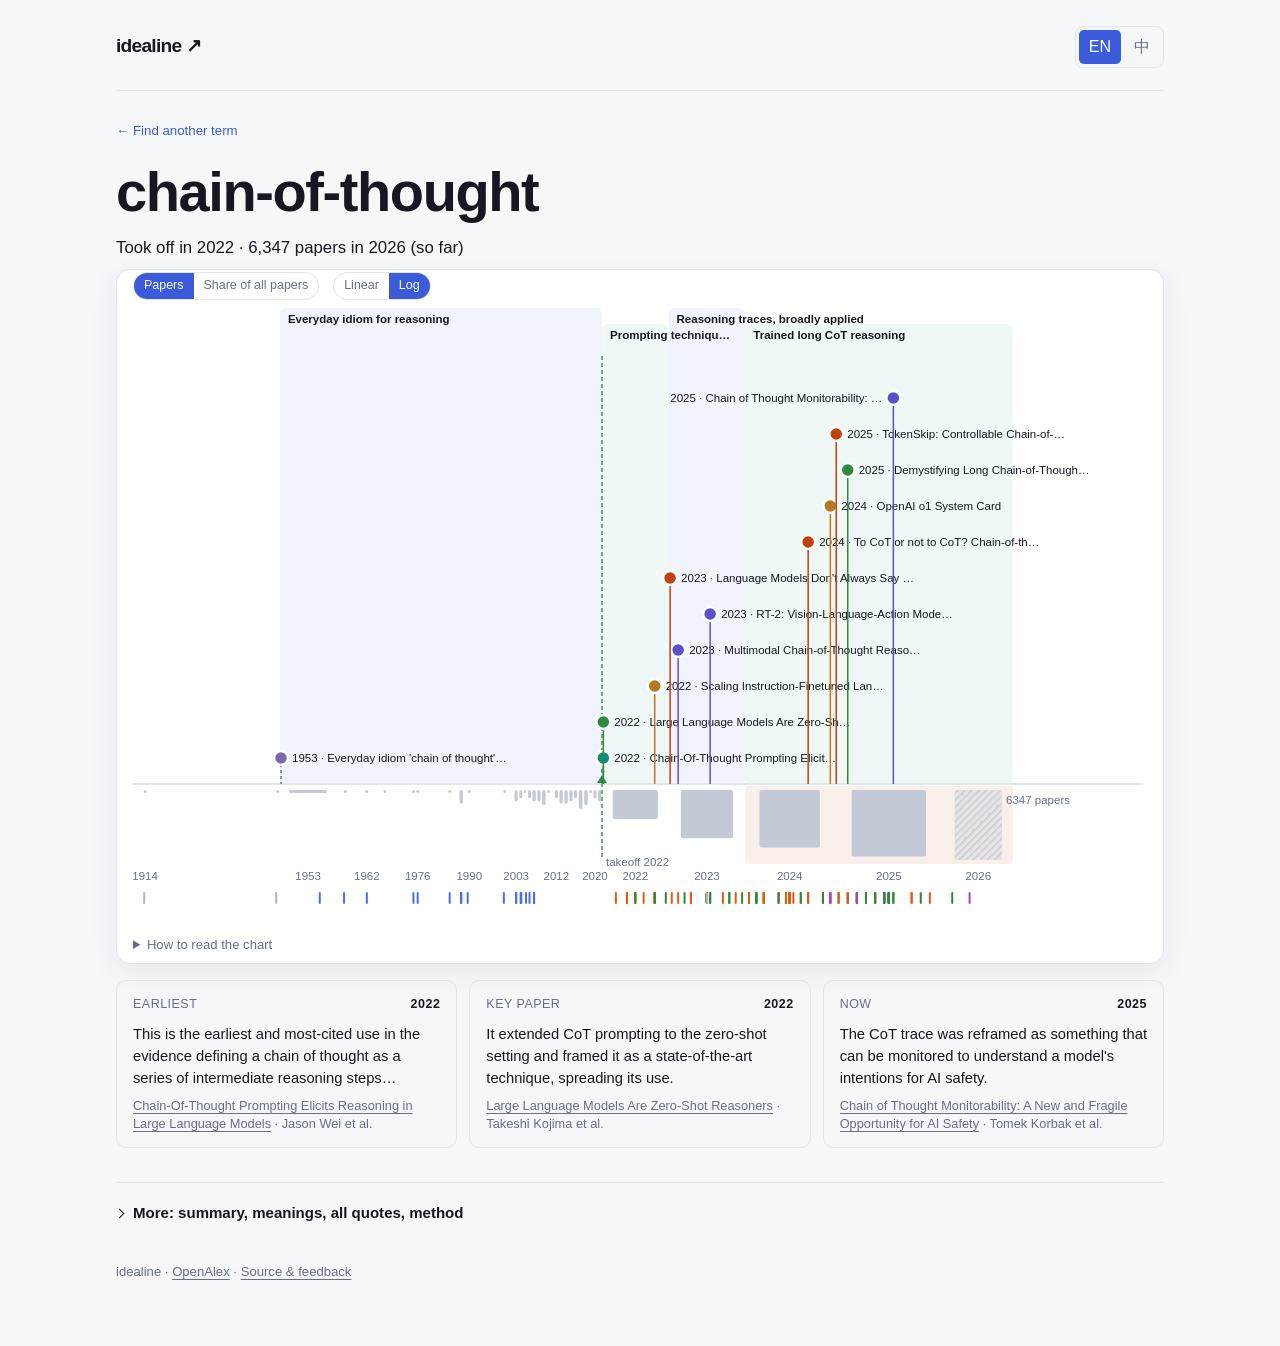
==== commit 4018a5a6: "One set of years per page: fix takeoff after a later slump, drop first-seen from the headline, key p" ====
--- a/docs/terms/chain-of-thought.html
+++ b/docs/terms/chain-of-thought.html
@@ -483,7 +483,7 @@
       shareOf: (y, v) => `${y}: ${fmtShare(v)} per million papers in OpenAlex`, perMillion: v => `${fmtShare(v)} per million`,
       partial: d => `not over yet (data as of ${d})`, burst: 'burst', takeoff: y => `takeoff ${y}`,
       takeoffTip: 'Takeoff: the year the curve leaves its slow start (Ke et al. 2015). Burst: years of unusually high use (Kleinberg 2002). Both are computed from the counts.',
-      headline: h => `First seen ${h.first}` + (h.ta ? ` · took off ${h.ta}` : '') + ` · ${h.peak.toLocaleString('en-US')} papers in ${h.peakYear}` + (h.partialPeak ? ' (so far)' : ''),
+      headline: h => (h.ta ? `Took off in ${h.ta} · ` : '') + `${h.peak.toLocaleString('en-US')} papers in ${h.peakYear}` + (h.partialPeak ? ' (so far)' : ''),
       notesN: n => `${n} note${n === 1 ? '' : 's'} on the data`,
       milestonesN: n => `All ${n} milestones`,
       laneBySense: 'ticks = quoted sentences, coloured by meaning', laneByField: 'ticks = quoted sentences, coloured by the paper’s field',
@@ -603,7 +603,7 @@
       shareOf: (y, v) => `${y} 年：OpenAlex 每百万篇论文中 ${fmtShare(v)} 篇`, perMillion: v => `每百万篇 ${fmtShare(v)} 篇`,
       partial: d => `还没结束（数据截至 ${d}）`, burst: '爆发期', takeoff: y => `${y} 起飞`,
       takeoffTip: '起飞点：曲线离开缓慢起步的那一年（Ke 等，2015）。爆发期：使用量异常高的年份（Kleinberg，2002）。两者都由论文数算出，没用模型。',
-      headline: h => `最早见于 ${h.first} 年` + (h.ta ? ` · ${h.ta} 年起飞` : '') + ` · ${h.peakYear} 年 ${h.peak.toLocaleString('en-US')} 篇` + (h.partialPeak ? '（截至目前）' : ''),
+      headline: h => (h.ta ? `${h.ta} 年起飞 · ` : '') + `${h.peakYear} 年 ${h.peak.toLocaleString('en-US')} 篇` + (h.partialPeak ? '（截至目前）' : ''),
       notesN: n => `${n} 条数据说明`,
       milestonesN: n => `全部 ${n} 个里程碑`,
       laneBySense: '刻度 = 每句原文，颜色表示词义', laneByField: '刻度 = 每句原文，颜色表示论文所属领域',
@@ -749,8 +749,12 @@
     const s = fill(counts, first, peak[0]);
     if (peak[1] < 10 || s.length < 4) return null;
     const [t0, c0] = s[0], [tm, cm] = s[s.length - 1];
+    // Only before the curve first reaches a quarter of its peak: a later slump (overtourism
+    // in 2021-22, after its 2018 rise) is not the slow start.
+    const rise = (s.find(([, c]) => c >= cm / 4) || s[s.length - 1])[0];
     let best = null, bestD = 0;
     for (const [t, c] of s) {
+      if (t >= rise) break;
       const d = ((cm - c0) / (tm - t0)) * (t - t0) + c0 - c;  // how far below the line
       if (d > bestD) { bestD = d; best = t; }
     }
@@ -911,7 +915,7 @@
     partial: d => `not over yet (data as of ${d})`,
     burst: 'burst', takeoff: y => `takeoff ${y}`,
     takeoffTip: 'Takeoff: the year the curve leaves its slow start (Ke et al. 2015). Burst: years of unusually high use (Kleinberg 2002). Both are computed from the counts.',
-    headline: h => `First seen ${h.first}` + (h.ta ? ` · took off ${h.ta}` : '') + ` · ${h.peak.toLocaleString('en-US')} papers in ${h.peakYear}` + (h.partialPeak ? ' (so far)' : ''),
+    headline: h => (h.ta ? `Took off in ${h.ta} · ` : '') + `${h.peak.toLocaleString('en-US')} papers in ${h.peakYear}` + (h.partialPeak ? ' (so far)' : ''),
     notesN: n => `${n} note${n === 1 ? '' : 's'} on the data`,
     milestonesN: n => `All ${n} milestones`,
     laneBySense: 'ticks = quoted sentences, coloured by meaning',
@@ -1481,7 +1485,7 @@
       noModel: 'No model was used. The passages are available without meaning labels.',
       modelPending: 'The model is still reading; suggested meaning labels will appear when it is done.',
       originalHint: 'Click a milestone to see the sentences behind it. Labels are suggestions; the quotes are the evidence.',
-      story: { start: 'Start', takeoff: 'Took off', now: 'Now' }, storyTitle: 'Three moments', chartKey: 'How to read the chart',
+      story: { start: 'Earliest', key: 'Key paper', now: 'Now' }, storyTitle: 'Three moments', chartKey: 'How to read the chart',
       more: 'More: summary, meanings, all quotes, method',
     },
     zh: {
@@ -1510,7 +1514,7 @@
       methodModel: '可选模型根据这些原文提出词义、时期和里程碑。来源链接不能证明模型标签正确；诊断图表描述的是样本，不是已验证的历史。',
       modelSummary: '模型解读，请对照原文核实', noModel: '未使用模型。可以直接阅读原文，没有模型词义标签。', modelPending: '模型还在阅读，完成后会给出建议的词义标签。',
       originalHint: '点击里程碑，看它依据的原句。标签只是建议，原句才是证据。',
-      story: { start: '起点', takeoff: '起飞', now: '现在' }, storyTitle: '三个时刻', chartKey: '怎么看这张图',
+      story: { start: '最早', key: '关键论文', now: '现在' }, storyTitle: '三个时刻', chartKey: '怎么看这张图',
       more: '更多：总结、词义、全部原文、方法',
     },
   };
@@ -1575,10 +1579,13 @@
   // "why" is easier to read than an abstract), else from sampled passages.
   function storyCards(d, model) {
     const TL = global.IdealineTimeline;
-    const run = TL && model.counts.length ? TL.mainRun(model.counts) : null;
-    const ta = run && run.ta || null;
+    // The main run of use starts after stray early records (often misdated); the chart
+    // and headline skip them too, so the start card never shows an earlier year.
+    const first = TL && model.counts.length ? TL.mainRun(model.counts).first : null;
+    const inRun = y => !first || +y >= first;
     const out = [], used = new Set();
-    const ms = (d.milestones || []).filter(m => m && m.kind !== 'ancestor' && Number(m.year)).sort((a, b) => a.year - b.year);
+    const inSet = new Map(model.quotes.map(q => [q.id, q.inSet || 0]));
+    const ms = (d.milestones || []).filter(m => m && m.kind !== 'ancestor' && Number(m.year) && inRun(m.year)).sort((a, b) => a.year - b.year);
     const add = (key, x, fromQuote) => {
       if (!x) return;
       used.add(x);
@@ -1587,23 +1594,27 @@
         : { key, year: +x.year, title: x.title || '', url: safeUrl(x.url), authors: x.authors || '', line: x.why || '', quote: false });
     };
     const free = list => list.filter(x => !used.has(x));
+    // Key paper: the model's pick of the paper that spread the term; without a model,
+    // the one the sampled papers cite most.
+    const cited = list => [...list].sort((a, b) => b.n - a.n)[0]?.x;
     if (ms.length) {
-      add('start', ms.find(m => m.kind === 'origin' || m.kind === 'coined') || ms[0]);
-      if (ta) add('takeoff', free(ms).find(m => m.kind === 'popularized') || free(ms).find(m => +m.year >= ta));
+      add('start', ms[0]);
+      add('key', d.model ? free(ms).find(m => m.kind === 'popularized') || free(ms).find(m => m.kind === 'redefined')
+        : cited(free(ms).map(m => ({ x: m, n: Math.max(0, ...(m.evidence || []).map(e => inSet.get(e.id) || 0)) })).filter(c => c.n > 0)));
       add('now', free(ms).pop());
     } else {
-      const el = model.eligible || [];
+      const el = (model.eligible || []).filter(q => inRun(q.year));
       add('start', el[0], true);
-      if (ta) add('takeoff', free(el).find(q => q.year >= ta), true);
+      add('key', cited(free(el).map(q => ({ x: q, n: q.inSet || 0 })).filter(c => c.n > 0)), true);
       add('now', free(el).pop(), true);
     }
     return out;
   }
 
-  function storyCard(c, T, terms) {
+  function storyCard(c, T, terms, msg) {
     const title = esc(c.title);
     return `<article class="story-card"><div class="sc-top"><span class="sc-label">${esc(T.story[c.key])}</span><span class="sc-year">${esc(c.year)}</span></div>
-      ${c.line ? `<p class="sc-line">${c.quote ? `“${highlight(c.line, terms)}”` : esc(c.line)}</p>` : ''}
+      ${c.line ? `<p class="sc-line">${c.quote ? `“${highlight(c.line, terms)}”` : esc(msg(c.line))}</p>` : ''}
       <p class="sc-src">${c.url ? `<a href="${esc(c.url)}" target="_blank" rel="noopener noreferrer">${title}</a>` : title}${c.authors ? ` <span>· ${esc(c.authors)}</span>` : ''}</p></article>`;
   }
 
@@ -1715,7 +1726,7 @@
     const story = storyCards(d, model);
     host.innerHTML = `<section class="timeline-main" aria-label="${esc(T.timelineTitle)}"><p class="headline" data-part="headline"></p>
       <div class="card"><div class="scroller"><div data-part="chart"></div></div><div class="detail" data-part="detail" aria-live="polite"></div><details class="chart-key"><summary>${esc(T.chartKey)}</summary><p class="hint">${esc(T.originalHint)}</p><div class="legend" data-part="legend"></div></details></div>
-      ${story.length ? `<div class="story" aria-label="${esc(T.storyTitle)}">${story.map(c => storyCard(c, T, terms)).join('')}</div>` : ''}</section>
+      ${story.length ? `<div class="story" aria-label="${esc(T.storyTitle)}">${story.map(c => storyCard(c, T, terms, global.IdealineI18n?.T?.[lang]?.msg || (x => x))).join('')}</div>` : ''}</section>
       <details class="more-panel"><summary>${esc(T.more)}</summary>
       ${d.summary ? `<p class="timeline-summary">${esc(d.summary)}</p>` : ''}<div class="senses" data-part="senses"></div><div class="eras" data-part="eras"></div><div class="roots" data-part="roots"></div>
       <details class="evidence-browser" id="evidence"><summary>${esc(T.browse)} <span>${model.quotes.length}</span></summary>
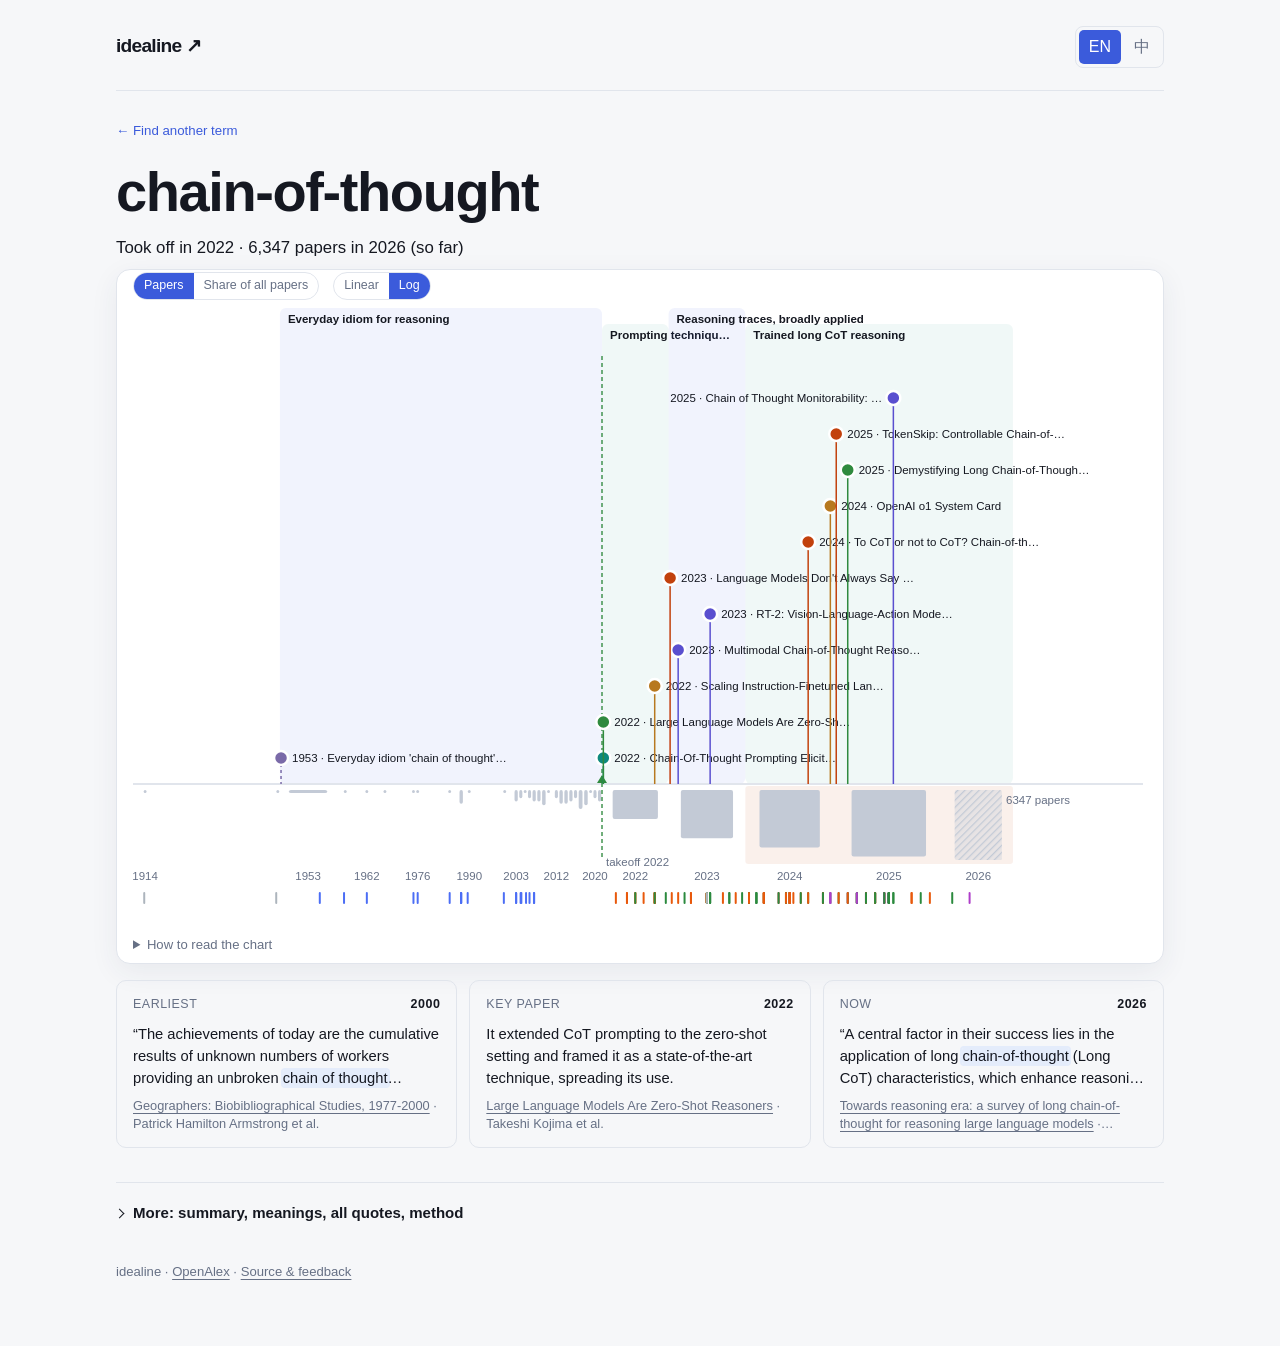
==== commit 7785871c: "Takeoff as a bend on a log scale (no takeoff for steady growth, spikes or tiny series; partial year " ====
--- a/docs/terms/chain-of-thought.html
+++ b/docs/terms/chain-of-thought.html
@@ -328,6 +328,8 @@
 .upsell[hidden]{display:none}
 .upsell p{margin:0;flex:1;font-size:.82rem;line-height:1.55;color:var(--ink-soft)}
 .upsell .btn{flex:none;white-space:nowrap}
+.upsell-acts{display:flex;align-items:center;gap:12px;flex:none}
+.upsell-acts [hidden]{display:none}
 @media(max-width:560px){.upsell{flex-direction:column;align-items:flex-start}}
 
 /* One left inset (16px) for everything inside the timeline card. */
@@ -482,7 +484,7 @@
       yLabel: 'Bars', yPapers: 'Papers', yShare: 'Share of all papers', scaleLabel: 'Scale', scaleLinear: 'Linear', scaleLog: 'Log',
       shareOf: (y, v) => `${y}: ${fmtShare(v)} per million papers in OpenAlex`, perMillion: v => `${fmtShare(v)} per million`,
       partial: d => `not over yet (data as of ${d})`, burst: 'burst', takeoff: y => `takeoff ${y}`,
-      takeoffTip: 'Takeoff: the year the curve leaves its slow start (Ke et al. 2015). Burst: years of unusually high use (Kleinberg 2002). Both are computed from the counts.',
+      takeoffTip: 'Takeoff: the first year the curve clearly leaves its slow start and stays up (steady growth has none). Burst: years of unusually high use (Kleinberg 2002). Both are computed from the counts.',
       headline: h => (h.ta ? `Took off in ${h.ta} · ` : '') + `${h.peak.toLocaleString('en-US')} papers in ${h.peakYear}` + (h.partialPeak ? ' (so far)' : ''),
       notesN: n => `${n} note${n === 1 ? '' : 's'} on the data`,
       milestonesN: n => `All ${n} milestones`,
@@ -602,7 +604,7 @@
       yLabel: '柱子', yPapers: '论文数', yShare: '占全部论文', scaleLabel: '刻度', scaleLinear: '线性', scaleLog: '对数',
       shareOf: (y, v) => `${y} 年：OpenAlex 每百万篇论文中 ${fmtShare(v)} 篇`, perMillion: v => `每百万篇 ${fmtShare(v)} 篇`,
       partial: d => `还没结束（数据截至 ${d}）`, burst: '爆发期', takeoff: y => `${y} 起飞`,
-      takeoffTip: '起飞点：曲线离开缓慢起步的那一年（Ke 等，2015）。爆发期：使用量异常高的年份（Kleinberg，2002）。两者都由论文数算出，没用模型。',
+      takeoffTip: '起飞点：曲线第一次明显离开缓慢起步、并且之后没有回落的那一年（稳定增长的曲线没有起飞点）。爆发期：使用量异常高的年份（Kleinberg，2002）。两者都由论文数算出，没用模型。',
       headline: h => (h.ta ? `${h.ta} 年起飞 · ` : '') + `${h.peakYear} 年 ${h.peak.toLocaleString('en-US')} 篇` + (h.partialPeak ? '（截至目前）' : ''),
       notesN: n => `${n} 条数据说明`,
       milestonesN: n => `全部 ${n} 个里程碑`,
@@ -761,29 +763,63 @@
     return best != null && best > t0 && best < tm ? best : null;
   }
 
-  // Takeoff year: from the awakening point, the first year clearly above the slow
-  // start (more than twice its highest yearly count, and at least 3 papers). The
-  // awakening point itself can be the last quiet year, before the term even exists.
-  function takeoff(counts) {
-    const ta = awakening(counts);
-    if (ta == null) return null;
-    const m = new Map(counts);
-    const before = Math.max(0, ...counts.filter(([y]) => y < ta).map(([, c]) => c));
-    const last = counts[counts.length - 1][0];
-    for (let y = ta; y <= last; y++) if ((m.get(y) || 0) > Math.max(2 * before, 2)) return y;
-    return null;
+  // Takeoff year: where the curve bends upward, read on a log scale (log(1 + n), so a
+  // steady exponential is a straight line and has no bend, however fast it grows).
+  // Year y is a candidate when
+  //  - it at least doubles the high of the five years before (and has 3+ papers),
+  //  - the slope over [y-1, y+1] beats the slope over [y-6, y-2] by 0.5 or more
+  //    (about 1.65x faster yearly growth): a clear bend, not noise on a smooth climb.
+  //    A mild bend gets no takeoff (CRISPR, from about 1.5x to 2x a year): a missed
+  //    takeoff is better than a wrong one,
+  //  - the next year stays clearly above the slow start (no one-year spikes),
+  //  - within four years the curve reaches 4x the slow start.
+  // Of the candidates, the earliest whose one-year jump into y is at least 60% of the
+  // biggest wins: the knee itself, not a small year just before it, and not a later
+  // year of the same climb.
+  // Needs three years of slow start, 20+ papers and a peak of 10+. Counts: [[year, n]].
+  // asOf: 'YYYY-MM-DD' of the data. Later years are left out (misdated records). The
+  // unfinished last year (dropped in its first 3 months) is scaled to a full year for
+  // the slopes and for the year before's "stays up" check; the size gates, and the year
+  // itself as a candidate, use its real count, so a projection alone never makes a takeoff.
+  function takeoff(counts, asOf) {
+    const ay = /^\d{4}-\d\d/.test(asOf || '') ? +asOf.slice(0, 4) : null, mo = ay ? +asOf.slice(5, 7) : 12;
+    const raw = new Map();
+    for (const [y, n] of counts) if (Number.isFinite(y) && (!ay || y < ay || (y === ay && mo >= 3))) raw.set(y, Math.max(0, (raw.get(y) || 0) + (Number(n) || 0)));
+    if (raw.size < 2) return null;
+    const years = [...raw.keys()].sort((a, b) => a - b), first = years[0], last = years[years.length - 1];
+    const total = [...raw.values()].reduce((a, b) => a + b, 0), peak = Math.max(...raw.values());
+    if (total < 20 || peak < 10) return null;
+    const scale = y => (y === ay && mo < 12 ? 12 / mo : 1);
+    const m = new Map(years.map(y => [y, Math.round(raw.get(y) * scale(y))]));
+    const c = y => m.get(y) || 0, r = y => raw.get(y) || 0, L = y => Math.log1p(c(y));
+    const high = (a, b) => { let v = 0; for (let y = Math.max(a, first); y <= b; y++) v = Math.max(v, c(y)); return v; };
+    const slope = (a, b) => (b > a ? (L(b) - L(a)) / (b - a) : 0);
+    const cands = [];
+    for (let y = first + 3; y <= last; y++) {
+      const base = high(y - 5, y - 1);
+      if (r(y) < Math.max(2 * base, 3)) continue;
+      if (slope(y - 1, Math.min(y + 1, last)) - slope(Math.max(first, y - 6), y - 2) < 0.5) continue;
+      if (y < last && c(y + 1) < 1.5 * Math.max(base, 1)) continue;
+      let reach = 0;
+      for (let k = y; k <= Math.min(y + 3, last); k++) reach = Math.max(reach, r(k));
+      if (reach < 4 * Math.max(base, 1)) continue;
+      cands.push({ y, jump: L(y) - L(y - 1) });
+    }
+    if (!cands.length) return null;
+    const top = Math.max(...cands.map(k => k.jump));
+    return (cands.find(k => k.jump >= 0.6 * top) || cands[0]).y;
   }
 
   // Takeoff of the main run of use: skip stray records cut off from it by more than
   // three empty years (often misdated), the same rule the source cards use. The chart
   // and the headline both use this, so they name the same year.
-  function mainRun(cs) {
+  function mainRun(cs, asOf) {
     const on = onsetYear(cs);
     const nz = cs.filter(([, c]) => c > 0).map(([y]) => y);
     let first = nz[0];
     for (let i = 1; i < nz.length; i++) if (nz[i] - nz[i - 1] > 3 && on && nz[i] <= on) first = nz[i];
     const main = cs.filter(([y]) => y >= first);
-    const ta0 = main.length >= 3 ? takeoff(main) : null;
+    const ta0 = main.length >= 3 ? takeoff(main, asOf) : null;
     return { first, main, ta: ta0 && ta0 > first ? ta0 : null };
   }
 
@@ -914,7 +950,7 @@
     perMillion: v => `${fmtShare(v)} per million`,
     partial: d => `not over yet (data as of ${d})`,
     burst: 'burst', takeoff: y => `takeoff ${y}`,
-    takeoffTip: 'Takeoff: the year the curve leaves its slow start (Ke et al. 2015). Burst: years of unusually high use (Kleinberg 2002). Both are computed from the counts.',
+    takeoffTip: 'Takeoff: the first year the curve clearly leaves its slow start and stays up (steady growth has none). Burst: years of unusually high use (Kleinberg 2002). Both are computed from the counts.',
     headline: h => (h.ta ? `Took off in ${h.ta} · ` : '') + `${h.peak.toLocaleString('en-US')} papers in ${h.peakYear}` + (h.partialPeak ? ' (so far)' : ''),
     notesN: n => `${n} note${n === 1 ? '' : 's'} on the data`,
     milestonesN: n => `All ${n} milestones`,
@@ -1120,7 +1156,7 @@
       });
 
       // Takeoff and bursts, computed from the yearly counts (shares when totals exist).
-      const ta = (D.counts || []).length ? mainRun(D.counts).ta : null, bs = bursts(D.counts, D.totals);
+      const ta = (D.counts || []).length ? mainRun(D.counts, D.generated).ta : null, bs = bursts(D.counts, D.totals);
       for (const [a, b] of bs) {
         const xa = X(a), xb = X(b + 1 - 1e-6);
         const r = el('rect', { x: xa, y: axisY + 2, width: Math.max(3, xb - xa), height: barH + 8, fill: css('critique'), opacity: 0.08, rx: 3 }, svg);
@@ -1323,7 +1359,7 @@
     if (headline) {
       const cs = D.counts || [];
       if (cs.length && (D.total || cs.reduce((a, [, c]) => a + c, 0)) >= 20) {
-        const { first, main, ta } = mainRun(cs);
+        const { first, main, ta } = mainRun(cs, D.generated);
         const pk = main.reduce((a, b) => (b[1] > a[1] ? b : a));
         const before = ta ? Math.max(...main.filter(([y]) => y < ta).map(([, c]) => c), 0) + 1 : 0;
         headline.textContent = L.headline({ first, ta, before, peak: pk[1], peakYear: pk[0], partialPeak: genDate && +genDate.slice(0, 4) === pk[0] });
@@ -1582,32 +1618,37 @@
     // The main run of use starts after stray early records (often misdated); the chart
     // and headline skip them too, so the start card never shows an earlier year.
     const first = TL && model.counts.length ? TL.mainRun(model.counts).first : null;
-    const inRun = y => !first || +y >= first;
-    const out = [], used = new Set();
+    // ...and nothing dated after the data was fetched (misdated; the passage list flags it).
+    const inRun = y => (!first || +y >= first) && (!model.snapshot || +y <= model.snapshot);
+    const out = [], used = new Set();  // papers already on a card (by link, else title)
+    const paper = x => safeUrl(x.url) || String(x.title || '').toLowerCase();
     const inSet = new Map(model.quotes.map(q => [q.id, q.inSet || 0]));
     const ms = (d.milestones || []).filter(m => m && m.kind !== 'ancestor' && Number(m.year) && inRun(m.year)).sort((a, b) => a.year - b.year);
-    const add = (key, x, fromQuote) => {
-      if (!x) return;
-      used.add(x);
-      out.push(fromQuote
+    const el = (model.eligible || []).filter(q => inRun(q.year));
+    const card = (key, x) => {
+      if (!x) return null;
+      used.add(paper(x));
+      return x.text != null && x.why == null
         ? { key, year: x.year, title: x.title || '', url: x.url, authors: x.authors || '', line: x.text, quote: true }
-        : { key, year: +x.year, title: x.title || '', url: safeUrl(x.url), authors: x.authors || '', line: x.why || '', quote: false });
+        : { key, year: +x.year, title: x.title || '', url: safeUrl(x.url), authors: x.authors || '', line: x.why || '', quote: false };
     };
-    const free = list => list.filter(x => !used.has(x));
+    const free = list => list.filter(x => !used.has(paper(x)));
+    const cited = list => [...list].sort((a, b) => b.n - a.n)[0]?.x;
+    // Earliest: the earliest dated record, milestone or passage (a sampled passage can
+    // predate the first milestone); in the model view passages of unrelated meanings are
+    // already left out of `el`.
+    const start = card('start', [ms[0], el[0]].filter(Boolean).sort((a, b) => +a.year - +b.year)[0]);
+    // Now: the newest of the rest, picked before the key paper so "Now" is never older.
+    // (Milestones and passages together: the newest milestone can be years older than the
+    // newest dated passage. A milestone wins a tie, its note reads better.)
+    const now = card('now', free([...el, ...ms]).sort((a, b) => +a.year - +b.year || (b.why == null) - (a.why == null)).pop());
     // Key paper: the model's pick of the paper that spread the term; without a model,
     // the one the sampled papers cite most.
-    const cited = list => [...list].sort((a, b) => b.n - a.n)[0]?.x;
-    if (ms.length) {
-      add('start', ms[0]);
-      add('key', d.model ? free(ms).find(m => m.kind === 'popularized') || free(ms).find(m => m.kind === 'redefined')
-        : cited(free(ms).map(m => ({ x: m, n: Math.max(0, ...(m.evidence || []).map(e => inSet.get(e.id) || 0)) })).filter(c => c.n > 0)));
-      add('now', free(ms).pop());
-    } else {
-      const el = (model.eligible || []).filter(q => inRun(q.year));
-      add('start', el[0], true);
-      add('key', cited(free(el).map(q => ({ x: q, n: q.inSet || 0 })).filter(c => c.n > 0)), true);
-      add('now', free(el).pop(), true);
-    }
+    const key = card('key', ms.length && d.model
+      ? free(ms).find(m => m.kind === 'popularized') || free(ms).find(m => m.kind === 'redefined')
+      : ms.length ? cited(free(ms).map(m => ({ x: m, n: Math.max(0, ...(m.evidence || []).map(e => inSet.get(e.id) || 0)) })).filter(c => c.n > 0))
+        : cited(free(el).map(q => ({ x: q, n: q.inSet || 0 })).filter(c => c.n > 0)));
+    out.push(...[start, key, now].filter(Boolean));
     return out;
   }
 
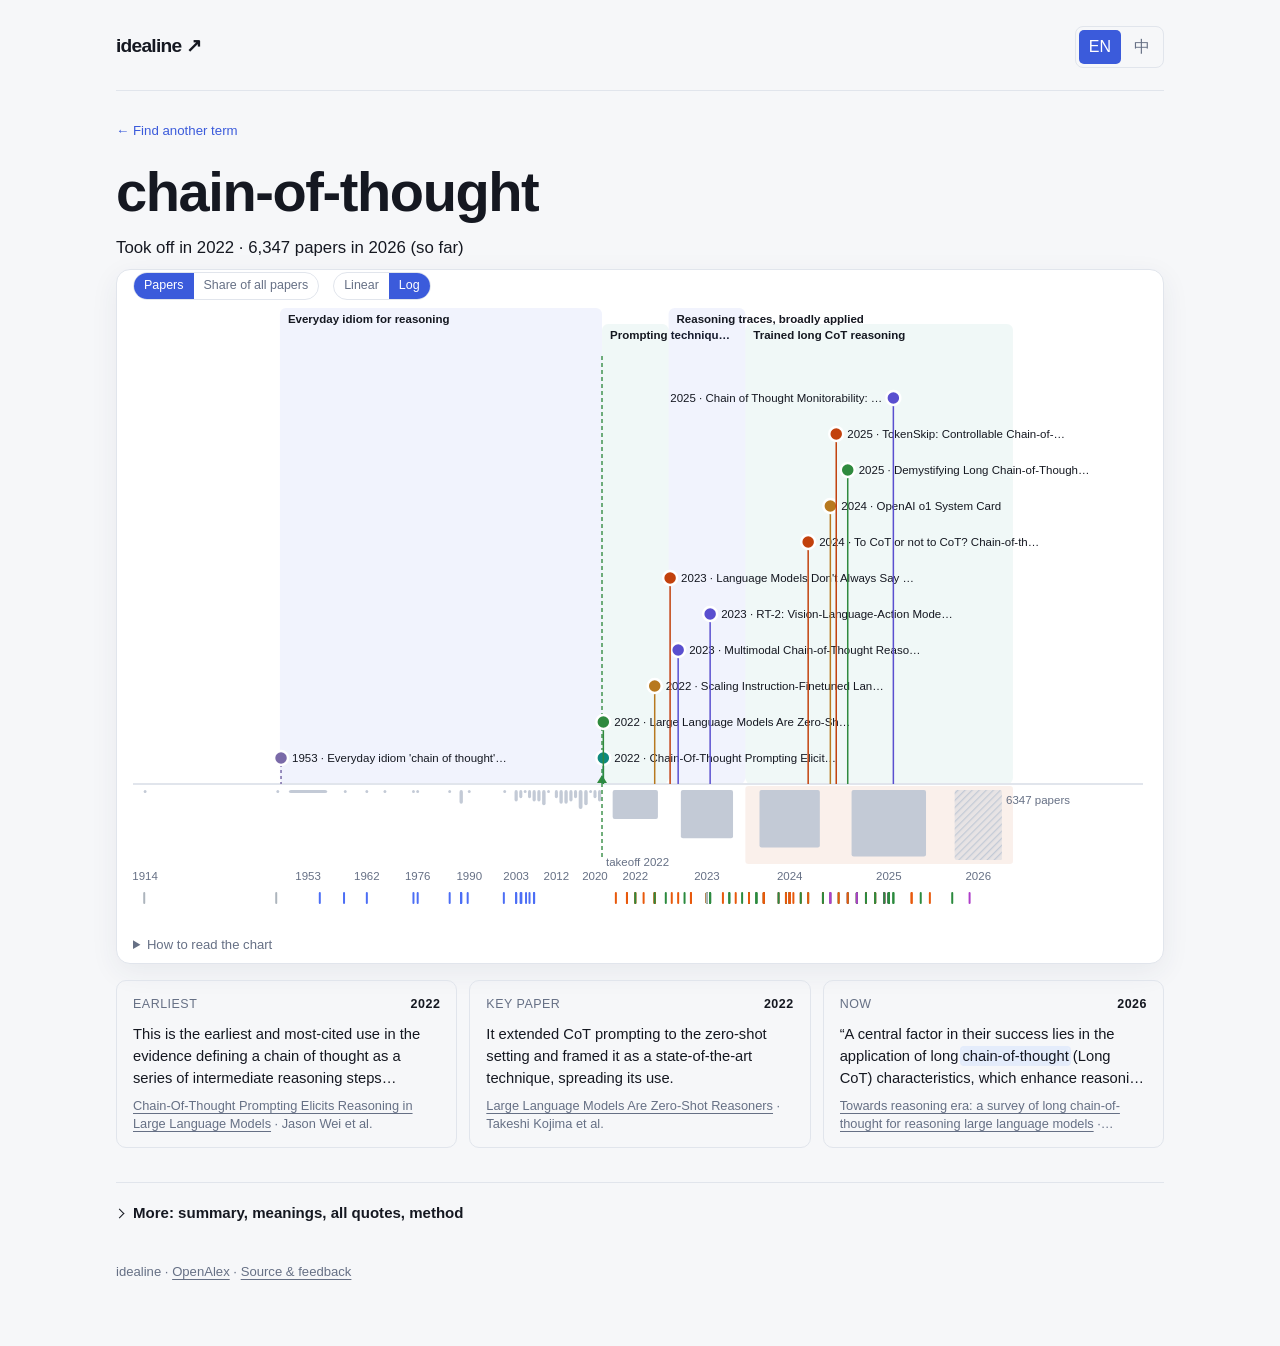
==== commit e46a5666: "Cards in the model view skip other-sense milestones and idiom passages; style the result-page test-c" ====
--- a/docs/terms/chain-of-thought.html
+++ b/docs/terms/chain-of-thought.html
@@ -1623,8 +1623,17 @@
     const out = [], used = new Set();  // papers already on a card (by link, else title)
     const paper = x => safeUrl(x.url) || String(x.title || '').toLowerCase();
     const inSet = new Map(model.quotes.map(q => [q.id, q.inSet || 0]));
-    const ms = (d.milestones || []).filter(m => m && m.kind !== 'ancestor' && Number(m.year) && inRun(m.year)).sort((a, b) => a.year - b.year);
-    const el = (model.eligible || []).filter(q => inRun(q.year));
+    // Milestones of this meaning only: not ancestors (an older idea or idiom), and not
+    // ones the model's own check says use the words in another sense.
+    const own = m => m && m.kind !== 'ancestor' && !(m.checks && m.checks.inSense === false);
+    const all = (d.milestones || []).filter(m => m && Number(m.year));
+    const ms = all.filter(m => own(m) && inRun(m.year)).sort((a, b) => a.year - b.year);
+    // Passages in the meaning of those left-out milestones (an idiom the model tags as a
+    // related ancestor) stay off the cards too, unless a kept milestone shares it.
+    const senseOf = new Map(model.quotes.map(q => [q.id, q.sense]));
+    const sensesIn = list => new Set(list.flatMap(m => (m.evidence || []).map(e => senseOf.get(e.id))).filter(Boolean));
+    const kept = sensesIn(ms), other = [...sensesIn(all.filter(m => !own(m)))].filter(k => !kept.has(k));
+    const el = (model.eligible || []).filter(q => inRun(q.year) && !other.includes(q.sense));
     const card = (key, x) => {
       if (!x) return null;
       used.add(paper(x));
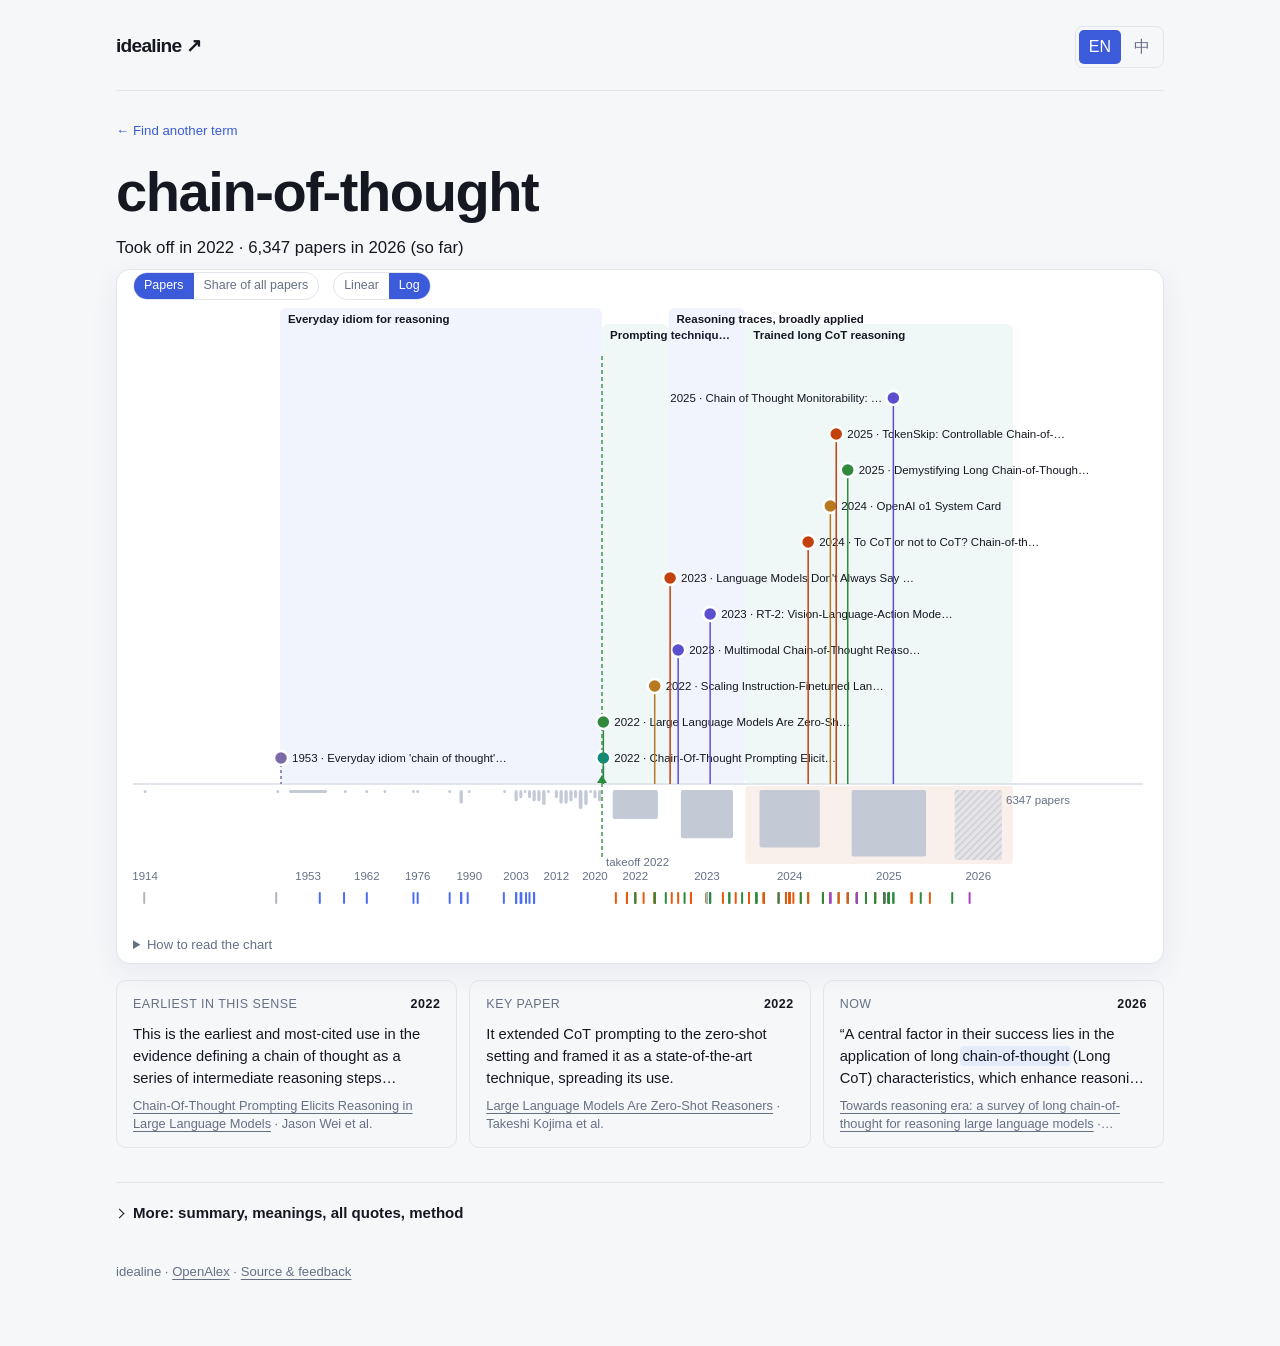
==== commit 7a5703b6: "Check every result page on real terms before pushing Add scripts/check_pages.mjs: page-level checks " ====
--- a/docs/terms/chain-of-thought.html
+++ b/docs/terms/chain-of-thought.html
@@ -484,7 +484,7 @@
       yLabel: 'Bars', yPapers: 'Papers', yShare: 'Share of all papers', scaleLabel: 'Scale', scaleLinear: 'Linear', scaleLog: 'Log',
       shareOf: (y, v) => `${y}: ${fmtShare(v)} per million papers in OpenAlex`, perMillion: v => `${fmtShare(v)} per million`,
       partial: d => `not over yet (data as of ${d})`, burst: 'burst', takeoff: y => `takeoff ${y}`,
-      takeoffTip: 'Takeoff: the first year the curve clearly leaves its slow start and stays up (steady growth has none). Burst: years of unusually high use (Kleinberg 2002). Both are computed from the counts.',
+      takeoffTip: 'Takeoff: the first year the curve clearly leaves its slow start and stays up (steady growth has none; a small early step is skipped when a second takeoff, 50 times bigger, comes later). Burst: years of unusually high use (Kleinberg 2002). Both are computed from the counts.',
       headline: h => (h.ta ? `Took off in ${h.ta} · ` : '') + `${h.peak.toLocaleString('en-US')} papers in ${h.peakYear}` + (h.partialPeak ? ' (so far)' : ''),
       notesN: n => `${n} note${n === 1 ? '' : 's'} on the data`,
       milestonesN: n => `All ${n} milestones`,
@@ -604,7 +604,7 @@
       yLabel: '柱子', yPapers: '论文数', yShare: '占全部论文', scaleLabel: '刻度', scaleLinear: '线性', scaleLog: '对数',
       shareOf: (y, v) => `${y} 年：OpenAlex 每百万篇论文中 ${fmtShare(v)} 篇`, perMillion: v => `每百万篇 ${fmtShare(v)} 篇`,
       partial: d => `还没结束（数据截至 ${d}）`, burst: '爆发期', takeoff: y => `${y} 起飞`,
-      takeoffTip: '起飞点：曲线第一次明显离开缓慢起步、并且之后没有回落的那一年（稳定增长的曲线没有起飞点）。爆发期：使用量异常高的年份（Kleinberg，2002）。两者都由论文数算出，没用模型。',
+      takeoffTip: '起飞点：曲线第一次明显离开缓慢起步、并且之后没有回落的那一年（稳定增长的曲线没有起飞点；如果后来又有一次大 50 倍以上的起飞，早期的小台阶不算）。爆发期：使用量异常高的年份（Kleinberg，2002）。两者都由论文数算出，没用模型。',
       headline: h => (h.ta ? `${h.ta} 年起飞 · ` : '') + `${h.peakYear} 年 ${h.peak.toLocaleString('en-US')} 篇` + (h.partialPeak ? '（截至目前）' : ''),
       notesN: n => `${n} 条数据说明`,
       milestonesN: n => `全部 ${n} 个里程碑`,
@@ -773,9 +773,16 @@
   //    takeoff is better than a wrong one,
   //  - the next year stays clearly above the slow start (no one-year spikes),
   //  - within four years the curve reaches 4x the slow start.
-  // Of the candidates, the earliest whose one-year jump into y is at least 60% of the
-  // biggest wins: the knee itself, not a small year just before it, and not a later
-  // year of the same climb.
+  // Candidates within two years of each other are one rise. With several rises, the
+  // first one wins, unless it only reaches under 2% of the peak: a small early step
+  // next to a much later surge (carbon neutrality: about 40 papers a year from 2006,
+  // then thousands from 2021; mixture of experts and RAG alike, all under 1%). A later
+  // step-up on a curve already in use does not move the takeoff unless the curve grows
+  // over 50-fold after it (then the early level does look like a slow start, and a
+  // refresh can move the year). If every rise is that small, the one that reaches
+  // highest wins. Within it, the earliest year whose
+  // one-year jump is at least 60% of the rise's biggest wins: the knee itself, not a
+  // small year just before it, and not a later year of the same climb.
   // Needs three years of slow start, 20+ papers and a peak of 10+. Counts: [[year, n]].
   // asOf: 'YYYY-MM-DD' of the data. Later years are left out (misdated records). The
   // unfinished last year (dropped in its first 3 months) is scaled to a full year for
@@ -803,11 +810,18 @@
       let reach = 0;
       for (let k = y; k <= Math.min(y + 3, last); k++) reach = Math.max(reach, r(k));
       if (reach < 4 * Math.max(base, 1)) continue;
-      cands.push({ y, jump: L(y) - L(y - 1) });
+      cands.push({ y, jump: L(y) - L(y - 1), reach });
     }
     if (!cands.length) return null;
-    const top = Math.max(...cands.map(k => k.jump));
-    return (cands.find(k => k.jump >= 0.6 * top) || cands[0]).y;
+    const rises = [];
+    for (const k of cands) {
+      const cur = rises[rises.length - 1];
+      if (cur && k.y - cur[cur.length - 1].y <= 2) cur.push(k); else rises.push([k]);
+    }
+    const reachOf = g => Math.max(...g.map(k => k.reach));
+    const rise = rises.find(g => reachOf(g) >= 0.02 * peak) || rises.reduce((a, b) => (reachOf(b) > reachOf(a) ? b : a));
+    const top = Math.max(...rise.map(k => k.jump));
+    return (rise.find(k => k.jump >= 0.6 * top) || rise[0]).y;
   }
 
   // Takeoff of the main run of use: skip stray records cut off from it by more than
@@ -821,6 +835,21 @@
     const main = cs.filter(([y]) => y >= first);
     const ta0 = main.length >= 3 ? takeoff(main, asOf) : null;
     return { first, main, ta: ta0 && ta0 > first ? ta0 : null };
+  }
+
+  // The takeoff line on the chart, and the headline above it: one source for both, so
+  // the page never names two years (and the page checks run this same code).
+  function chartTakeoff(D) {
+    return (D.counts || []).length ? mainRun(D.counts, D.generated).ta : null;
+  }
+  function headlineText(D, L) {
+    const cs = D.counts || [];
+    if (!cs.length || (D.total || cs.reduce((a, [, c]) => a + c, 0)) < 20) return '';
+    const { first, main } = mainRun(cs, D.generated), ta = chartTakeoff(D);
+    const pk = main.reduce((a, b) => (b[1] > a[1] ? b : a));
+    const before = ta ? Math.max(...main.filter(([y]) => y < ta).map(([, c]) => c), 0) + 1 : 0;
+    const gen = /^\d{4}-\d{2}-\d{2}$/.test(D.generated || '') ? D.generated : null;
+    return L.headline({ first, ta, before, peak: pk[1], peakYear: pk[0], partialPeak: !!gen && +gen.slice(0, 4) === pk[0] });
   }
 
   // Kleinberg (2002) two-state burst detection on yearly counts. With per-year totals
@@ -950,7 +979,7 @@
     perMillion: v => `${fmtShare(v)} per million`,
     partial: d => `not over yet (data as of ${d})`,
     burst: 'burst', takeoff: y => `takeoff ${y}`,
-    takeoffTip: 'Takeoff: the first year the curve clearly leaves its slow start and stays up (steady growth has none). Burst: years of unusually high use (Kleinberg 2002). Both are computed from the counts.',
+    takeoffTip: 'Takeoff: the first year the curve clearly leaves its slow start and stays up (steady growth has none; a small early step is skipped when a second takeoff, 50 times bigger, comes later). Burst: years of unusually high use (Kleinberg 2002). Both are computed from the counts.',
     headline: h => (h.ta ? `Took off in ${h.ta} · ` : '') + `${h.peak.toLocaleString('en-US')} papers in ${h.peakYear}` + (h.partialPeak ? ' (so far)' : ''),
     notesN: n => `${n} note${n === 1 ? '' : 's'} on the data`,
     milestonesN: n => `All ${n} milestones`,
@@ -1156,7 +1185,7 @@
       });
 
       // Takeoff and bursts, computed from the yearly counts (shares when totals exist).
-      const ta = (D.counts || []).length ? mainRun(D.counts, D.generated).ta : null, bs = bursts(D.counts, D.totals);
+      const ta = chartTakeoff(D), bs = bursts(D.counts, D.totals);
       for (const [a, b] of bs) {
         const xa = X(a), xb = X(b + 1 - 1e-6);
         const r = el('rect', { x: xa, y: axisY + 2, width: Math.max(3, xb - xa), height: barH + 8, fill: css('critique'), opacity: 0.08, rx: 3 }, svg);
@@ -1357,13 +1386,7 @@
     // Headline: a data-only sentence about the curve (no model needed).
     const headline = part('headline');
     if (headline) {
-      const cs = D.counts || [];
-      if (cs.length && (D.total || cs.reduce((a, [, c]) => a + c, 0)) >= 20) {
-        const { first, main, ta } = mainRun(cs, D.generated);
-        const pk = main.reduce((a, b) => (b[1] > a[1] ? b : a));
-        const before = ta ? Math.max(...main.filter(([y]) => y < ta).map(([, c]) => c), 0) + 1 : 0;
-        headline.textContent = L.headline({ first, ta, before, peak: pk[1], peakYear: pk[0], partialPeak: genDate && +genDate.slice(0, 4) === pk[0] });
-      } else headline.textContent = '';
+      headline.textContent = headlineText(D, L);
       // Names and left-out records: say what the counts leave out, and why.
       const notes = scopeNotes(D, L);
       // Folded under the headline: they matter for trust, but most readers skip them.
@@ -1481,7 +1504,7 @@
   }
 
   global.renderTimeline = renderTimeline;
-  const helpers = { onsetYear, awakening, takeoff, mainRun, bursts, jsDistance, senseChange, wordCounts, cosine, timeOf, scopeNotes, LABELS_EN };
+  const helpers = { onsetYear, awakening, takeoff, mainRun, chartTakeoff, headlineText, bursts, jsDistance, senseChange, wordCounts, cosine, timeOf, scopeNotes, LABELS_EN };
   global.IdealineTimeline = helpers;
   if (typeof module !== 'undefined' && module.exports) module.exports = Object.assign({ renderTimeline }, helpers);
 })(typeof window !== 'undefined' ? window : globalThis);
@@ -1521,7 +1544,7 @@
       noModel: 'No model was used. The passages are available without meaning labels.',
       modelPending: 'The model is still reading; suggested meaning labels will appear when it is done.',
       originalHint: 'Click a milestone to see the sentences behind it. Labels are suggestions; the quotes are the evidence.',
-      story: { start: 'Earliest', key: 'Key paper', now: 'Now' }, storyTitle: 'Three moments', chartKey: 'How to read the chart',
+      story: { start: 'Earliest', startSense: 'Earliest in this sense', startSample: 'Earliest in the sample', key: 'Key paper', now: 'Now' }, storyTitle: 'Three moments', chartKey: 'How to read the chart',
       more: 'More: summary, meanings, all quotes, method',
     },
     zh: {
@@ -1550,7 +1573,7 @@
       methodModel: '可选模型根据这些原文提出词义、时期和里程碑。来源链接不能证明模型标签正确；诊断图表描述的是样本，不是已验证的历史。',
       modelSummary: '模型解读，请对照原文核实', noModel: '未使用模型。可以直接阅读原文，没有模型词义标签。', modelPending: '模型还在阅读，完成后会给出建议的词义标签。',
       originalHint: '点击里程碑，看它依据的原句。标签只是建议，原句才是证据。',
-      story: { start: '最早', key: '关键论文', now: '现在' }, storyTitle: '三个时刻', chartKey: '怎么看这张图',
+      story: { start: '最早', startSense: '这个意思最早', startSample: '样本中最早', key: '关键论文', now: '现在' }, storyTitle: '三个时刻', chartKey: '怎么看这张图',
       more: '更多：总结、词义、全部原文、方法',
     },
   };
@@ -1657,13 +1680,24 @@
       ? free(ms).find(m => m.kind === 'popularized') || free(ms).find(m => m.kind === 'redefined')
       : ms.length ? cited(free(ms).map(m => ({ x: m, n: Math.max(0, ...(m.evidence || []).map(e => inSet.get(e.id) || 0)) })).filter(c => c.n > 0))
         : cited(free(el).map(q => ({ x: q, n: q.inSet || 0 })).filter(c => c.n > 0)));
+    // A start card later than the chart's first bars is not the term's earliest use: the
+    // model view kept only this meaning, the free view only saw a sample. Say which.
+    if (start && first && start.year > first + 1) start.label = d.model ? 'startSense' : 'startSample';
     out.push(...[start, key, now].filter(Boolean));
     return out;
   }
 
+  // The three cards as HTML, in the page's language.
+  function storyHtml(d, lang = 'en', model = readingModel(d)) {
+    lang = lang === 'zh' ? 'zh' : 'en';
+    const T = TEXT[lang], story = storyCards(d, model), terms = [d.term, ...(d.aliases || [])];
+    const msg = global.IdealineI18n?.T?.[lang]?.msg || (x => x);
+    return story.length ? `<div class="story" aria-label="${esc(T.storyTitle)}">${story.map(c => storyCard(c, T, terms, msg)).join('')}</div>` : '';
+  }
+
   function storyCard(c, T, terms, msg) {
     const title = esc(c.title);
-    return `<article class="story-card"><div class="sc-top"><span class="sc-label">${esc(T.story[c.key])}</span><span class="sc-year">${esc(c.year)}</span></div>
+    return `<article class="story-card"><div class="sc-top"><span class="sc-label">${esc(T.story[c.label || c.key])}</span><span class="sc-year">${esc(c.year)}</span></div>
       ${c.line ? `<p class="sc-line">${c.quote ? `“${highlight(c.line, terms)}”` : esc(msg(c.line))}</p>` : ''}
       <p class="sc-src">${c.url ? `<a href="${esc(c.url)}" target="_blank" rel="noopener noreferrer">${title}</a>` : title}${c.authors ? ` <span>· ${esc(c.authors)}</span>` : ''}</p></article>`;
   }
@@ -1773,10 +1807,9 @@
     const senseKeys = [...order.filter(k => related.has(k) && present.has(k)), ...(others.size ? ['other'] : []), ...(present.has('untagged') ? ['untagged'] : [])];
     const buckets = yearBuckets(model.quotes, T);
     const chip = (v, label, n, color, tip) => `<button type="button" class="fchip" data-v="${esc(v)}"${tip ? ` title="${esc(tip)}"` : ''}>${color ? `<i style="background:${esc(color)}"></i>` : ''}${esc(label)}<span class="n">${n}</span></button>`;
-    const story = storyCards(d, model);
     host.innerHTML = `<section class="timeline-main" aria-label="${esc(T.timelineTitle)}"><p class="headline" data-part="headline"></p>
       <div class="card"><div class="scroller"><div data-part="chart"></div></div><div class="detail" data-part="detail" aria-live="polite"></div><details class="chart-key"><summary>${esc(T.chartKey)}</summary><p class="hint">${esc(T.originalHint)}</p><div class="legend" data-part="legend"></div></details></div>
-      ${story.length ? `<div class="story" aria-label="${esc(T.storyTitle)}">${story.map(c => storyCard(c, T, terms, global.IdealineI18n?.T?.[lang]?.msg || (x => x))).join('')}</div>` : ''}</section>
+      ${storyHtml(d, lang, model)}</section>
       <details class="more-panel"><summary>${esc(T.more)}</summary>
       ${d.summary ? `<p class="timeline-summary">${esc(d.summary)}</p>` : ''}<div class="senses" data-part="senses"></div><div class="eras" data-part="eras"></div><div class="roots" data-part="roots"></div>
       <details class="evidence-browser" id="evidence"><summary>${esc(T.browse)} <span>${model.quotes.length}</span></summary>
@@ -1860,7 +1893,7 @@
     const libraries=[spec.i18nJs,spec.timelineJs,spec.readingJs].map(noEnd).join('\n');
     return `<!doctype html>\n<html lang="${lang==='zh'?'zh-CN':'en'}"><head><meta charset="utf-8"><meta name="viewport" content="width=device-width,initial-scale=1"><title>${esc(d.term)} · idealine</title><style>${spec.css}</style></head><body>${body}<script type="application/json" id="data">${JSON.stringify(d).replace(/</g,'\\u003c')}<\/script><script>${libraries}\nIdealineReading.mountPage(JSON.parse(document.getElementById('data').textContent),${JSON.stringify(lang)});<\/script></body></html>`;
   }
-  const api={TEXT,safeUrl,readingModel,storyCards,filterQuotes,citationText,highlight,quoteCard,quoteRow,renderReadingBrief,mountPage,pageHtml};
+  const api={TEXT,safeUrl,readingModel,storyCards,storyHtml,filterQuotes,citationText,highlight,quoteCard,quoteRow,renderReadingBrief,mountPage,pageHtml};
   global.IdealineReading=api;
   if(typeof module!=='undefined' && module.exports)module.exports=api;
 })(typeof window!=='undefined'?window:globalThis);
